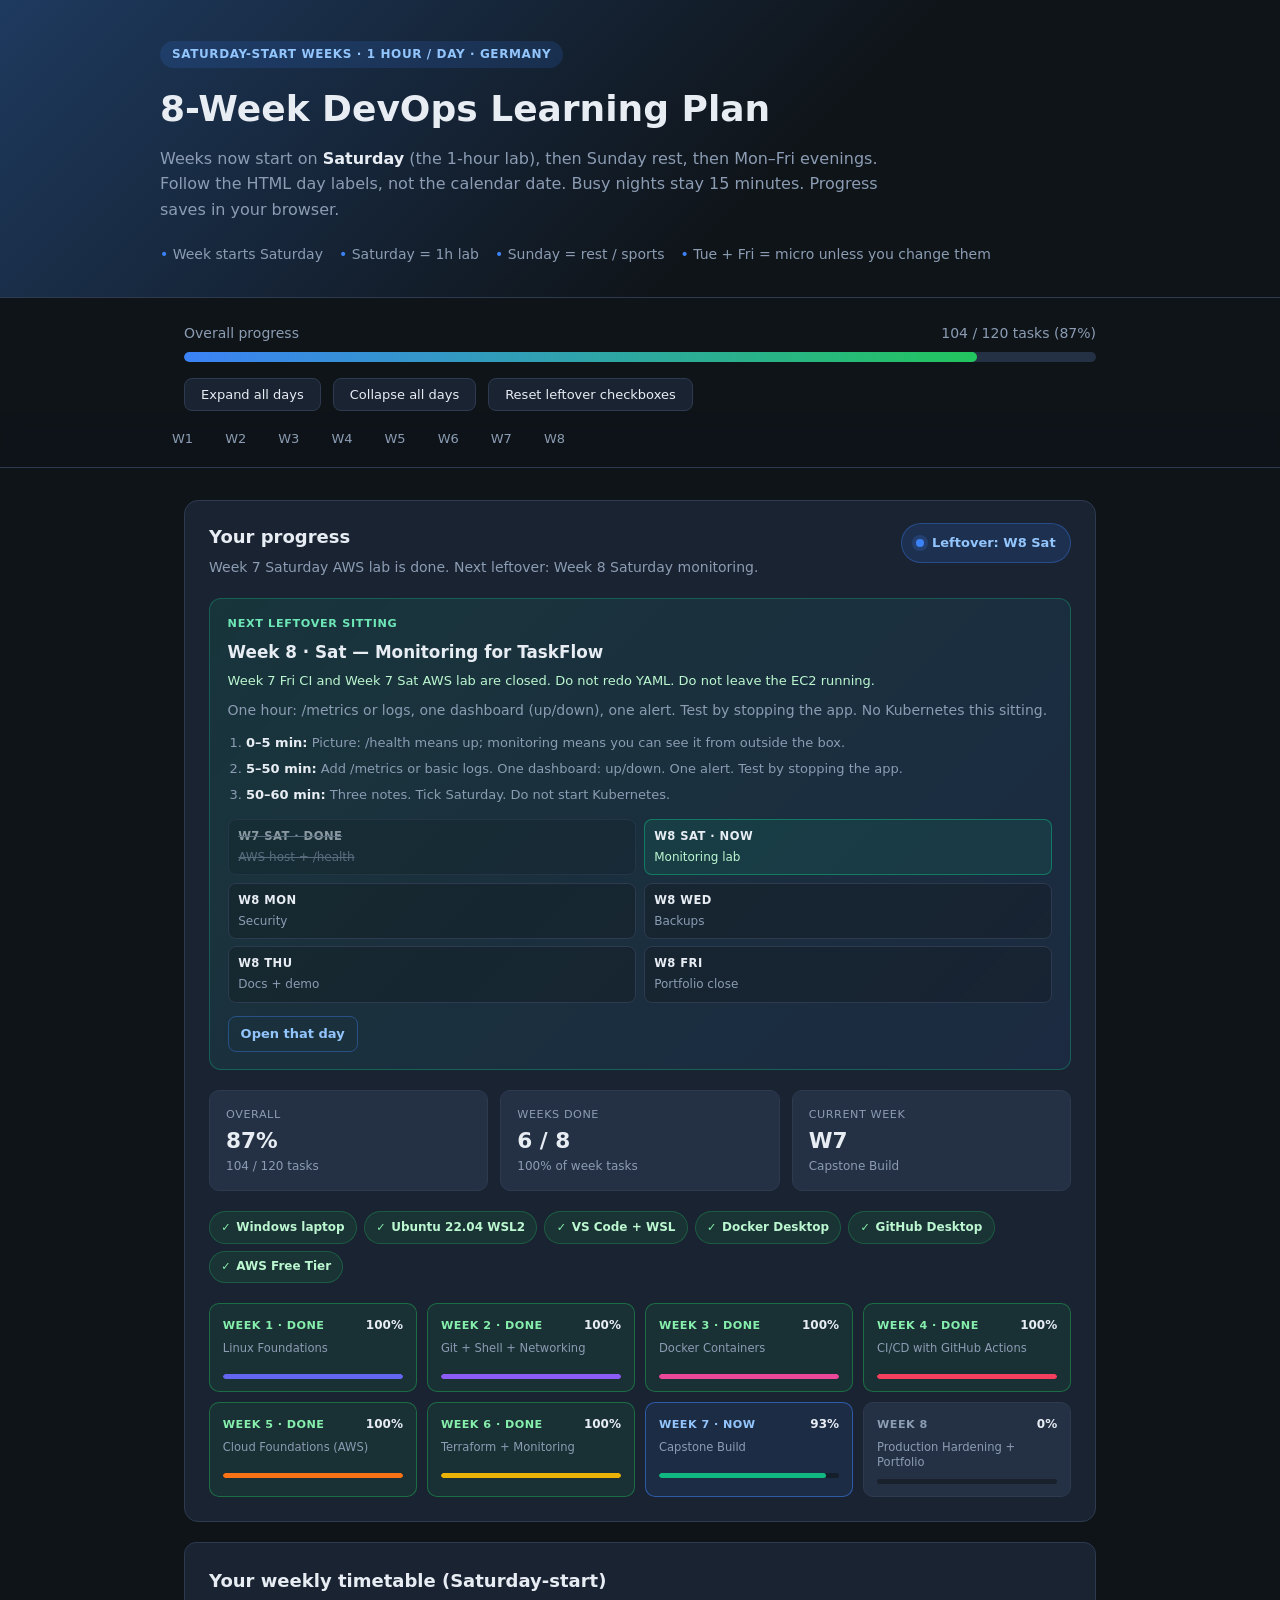
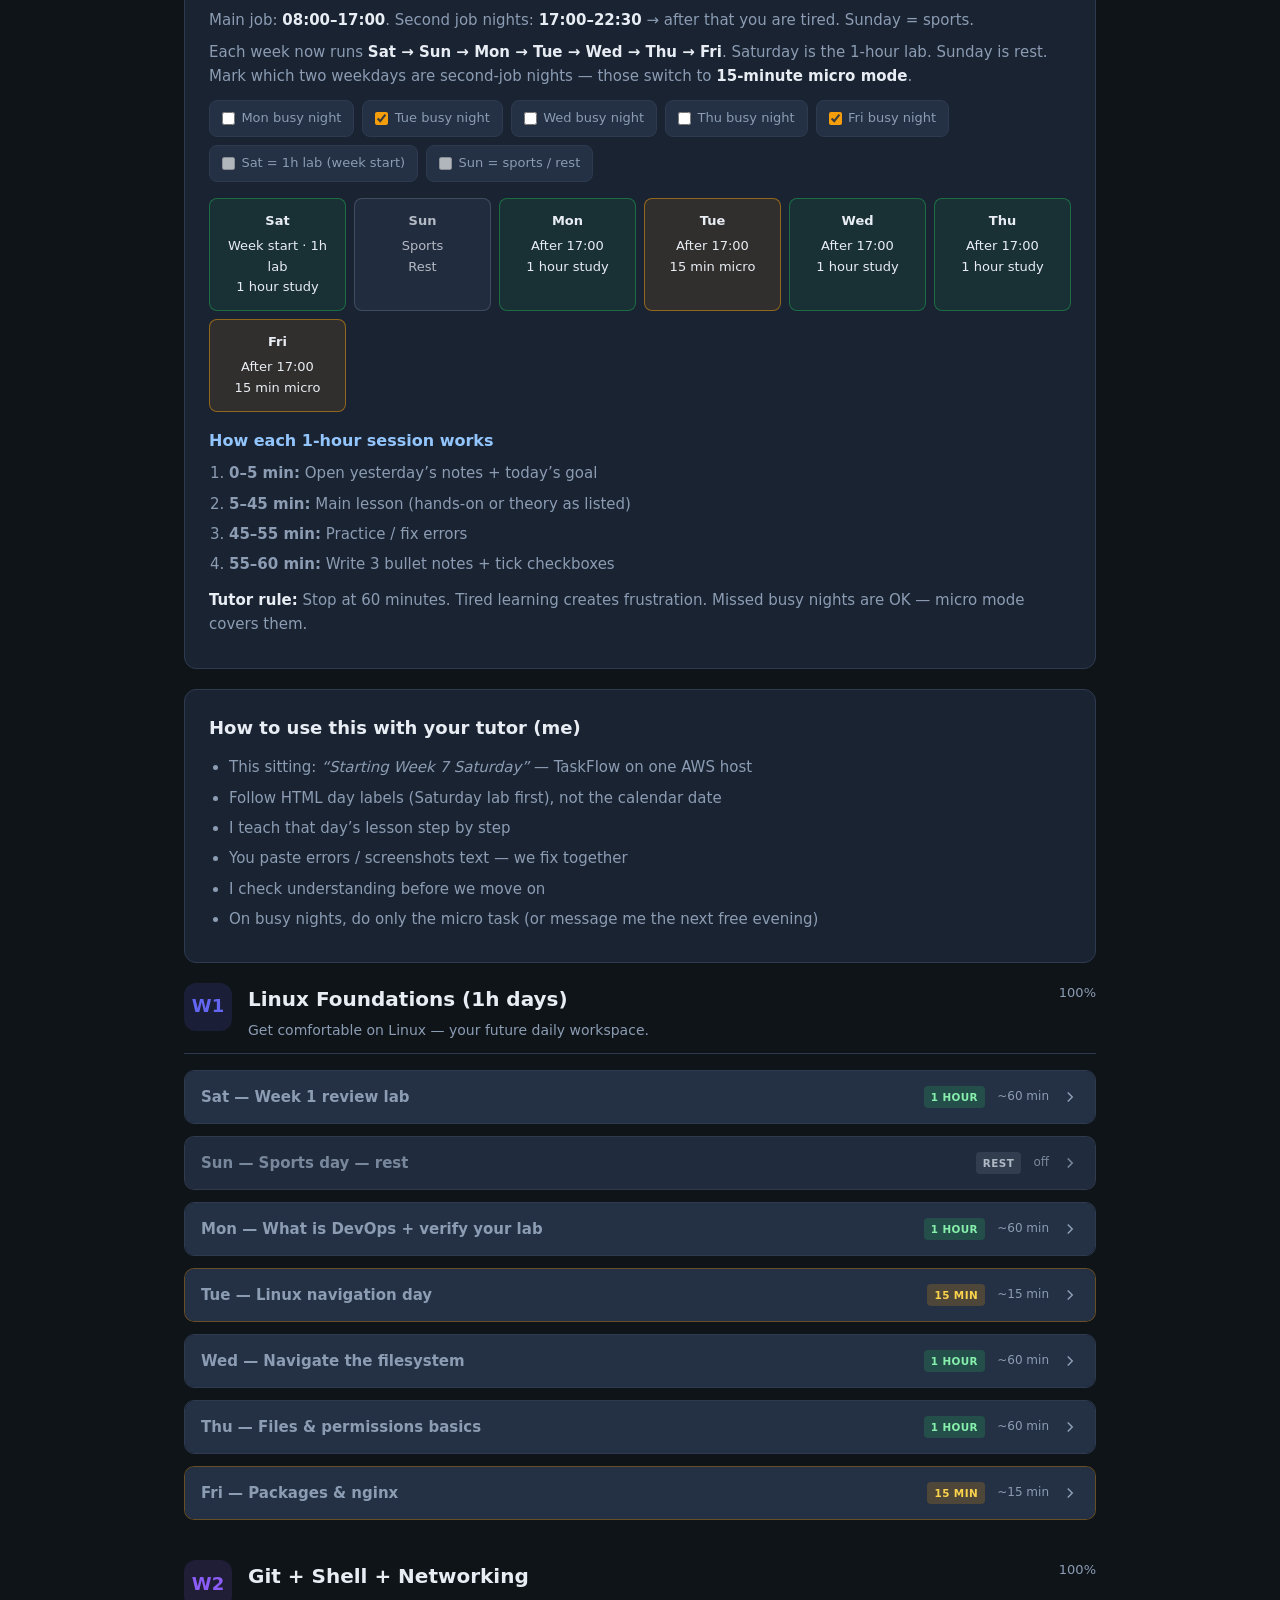
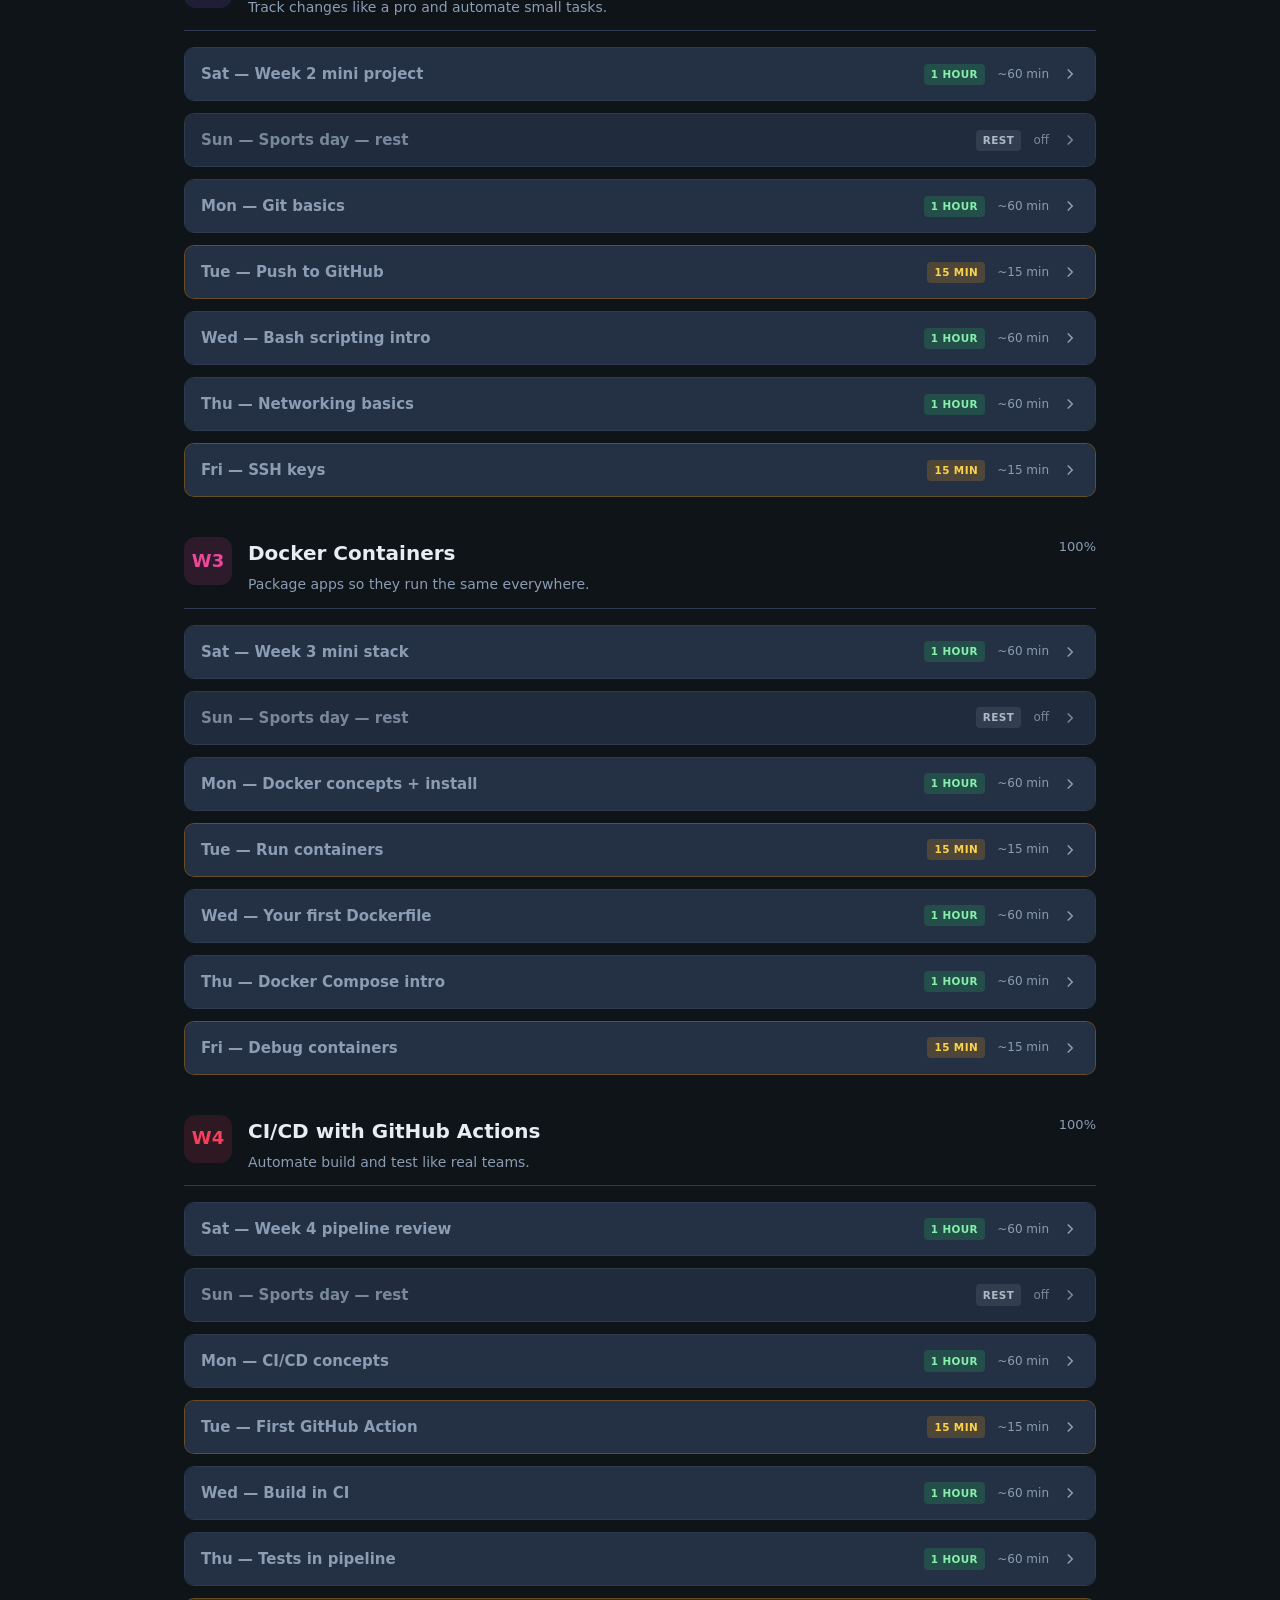
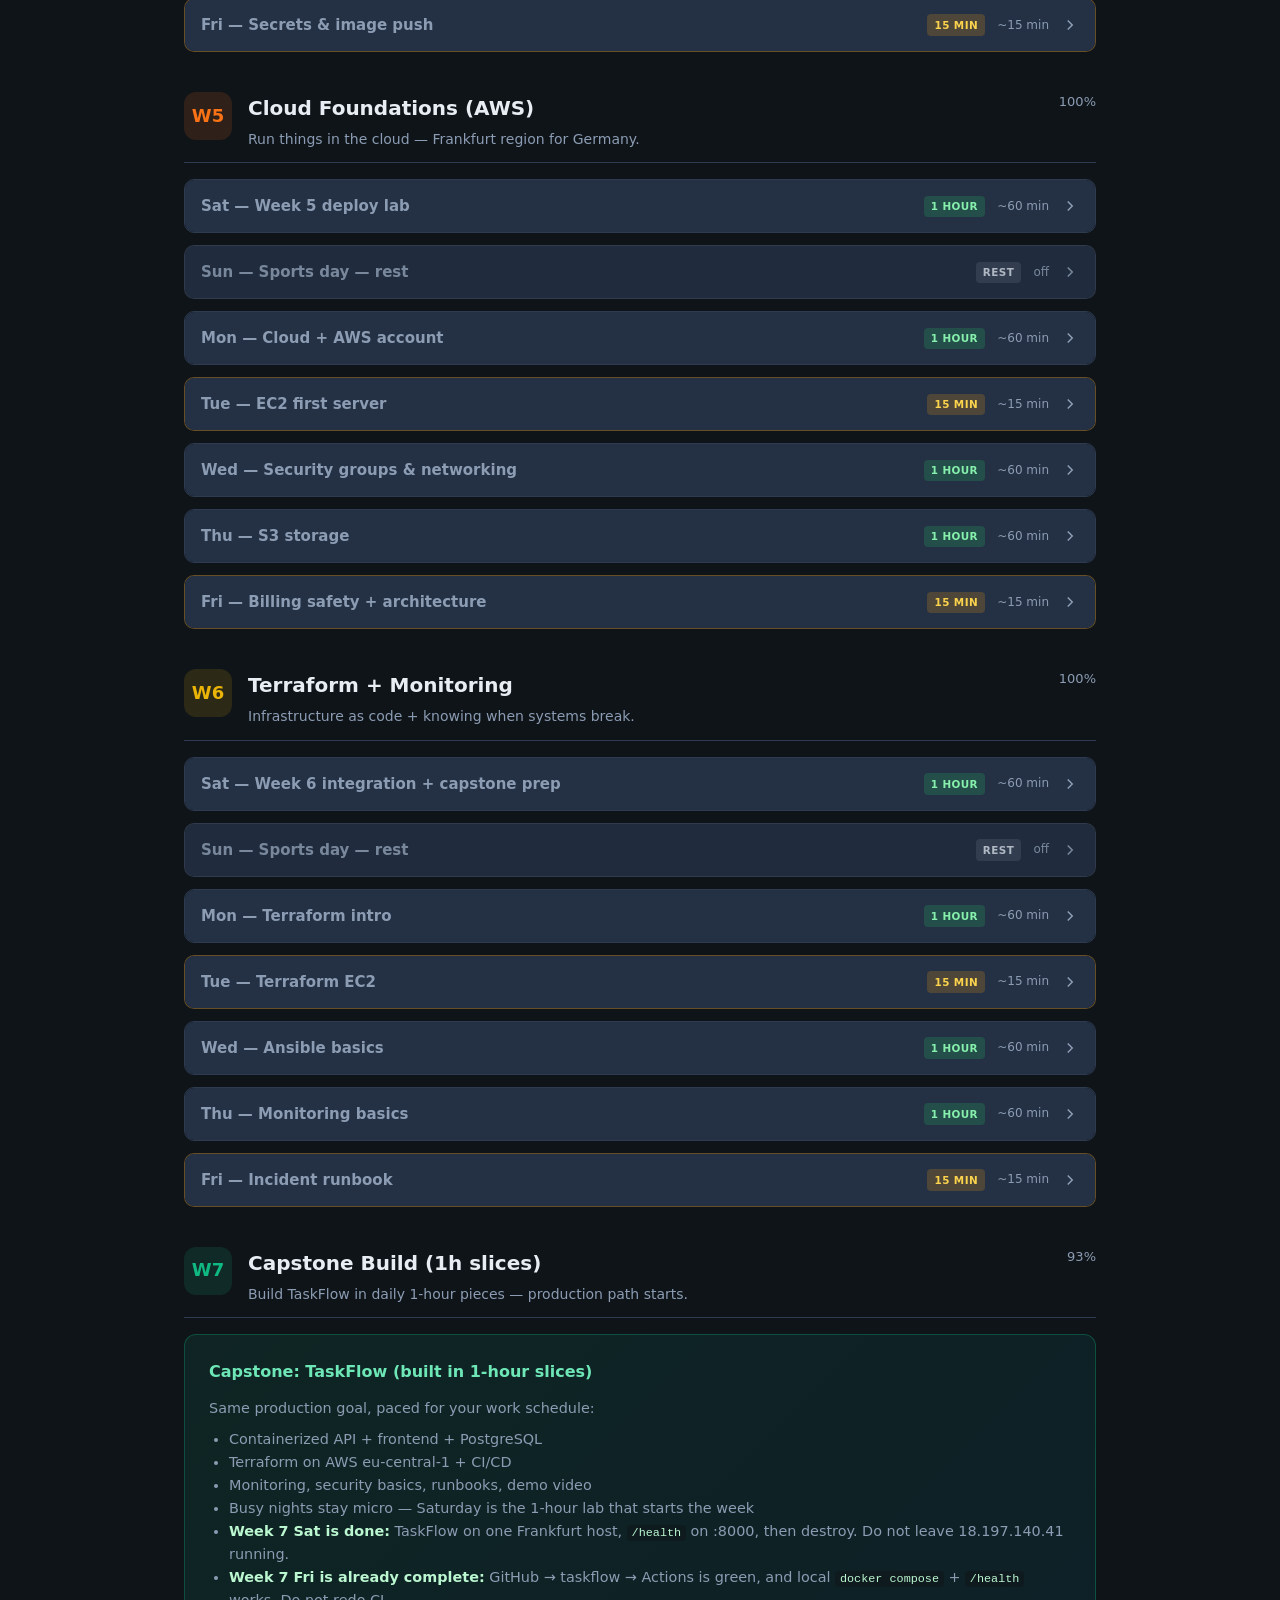
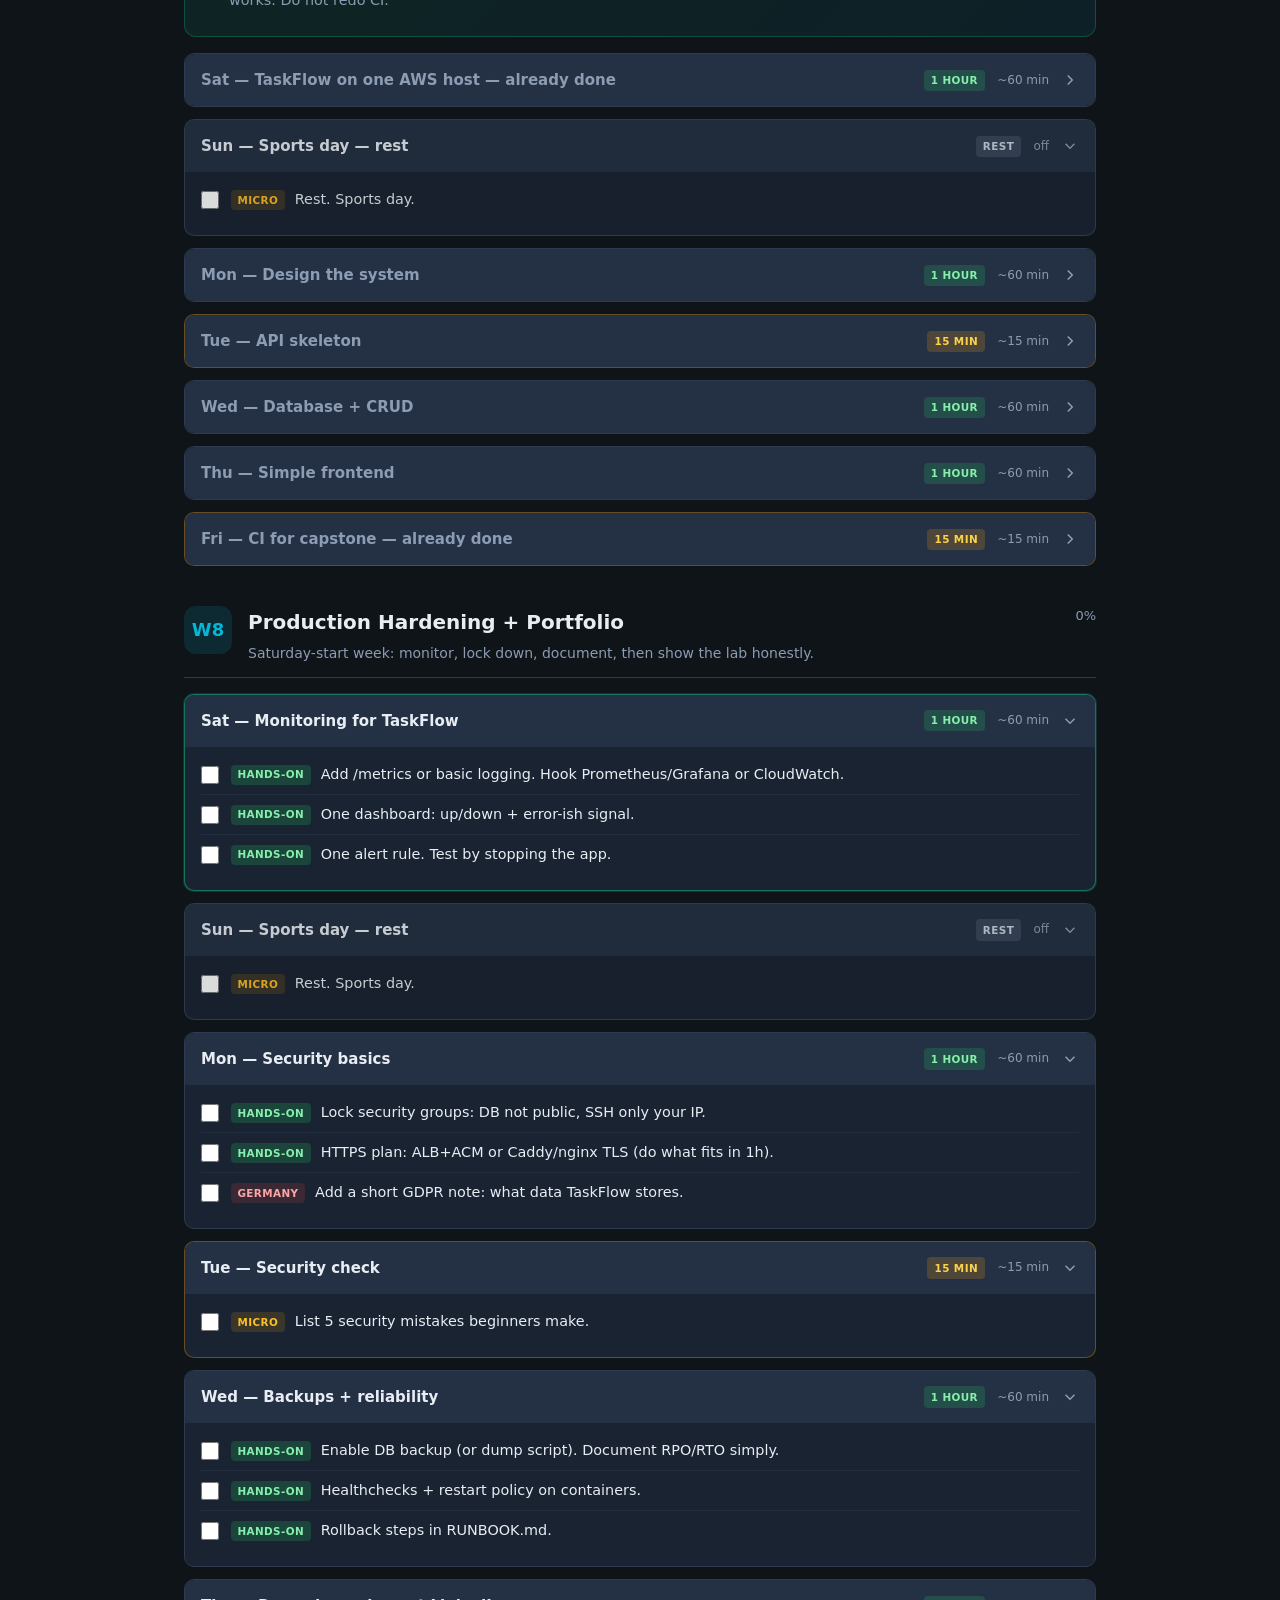
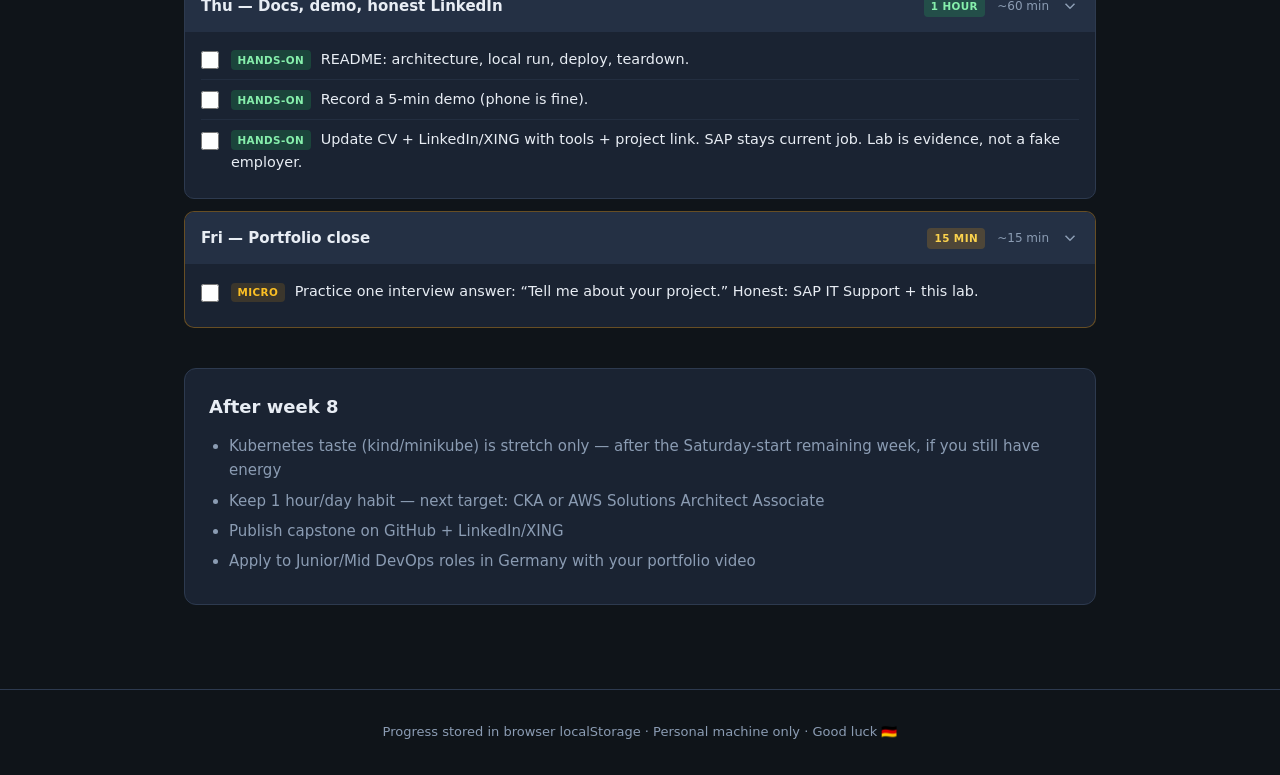
==== devops-8-week-plan.html @ 83f33f17 "Mark Week 7 Saturday AWS lab done; leftover is Week 8 monitoring. Checkpoint now includes TaskFlow o" ====
<!DOCTYPE html>
<html lang="en">
<head>
  <meta charset="UTF-8" />
  <meta name="viewport" content="width=device-width, initial-scale=1.0" />
  <title>8-Week DevOps Plan — 1 Hour/Day · Germany</title>
  <style>
    :root {
      --bg: #0f1419;
      --surface: #1a2332;
      --surface2: #243044;
      --border: #2d3a4f;
      --text: #e8edf4;
      --muted: #8b9cb3;
      --accent: #3b82f6;
      --accent-soft: rgba(59, 130, 246, 0.15);
      --success: #22c55e;
      --warning: #f59e0b;
      --danger: #ef4444;
    }

    * { box-sizing: border-box; margin: 0; padding: 0; }

    body {
      font-family: "Segoe UI", system-ui, -apple-system, sans-serif;
      background: var(--bg);
      color: var(--text);
      line-height: 1.6;
      min-height: 100vh;
    }

    .hero {
      background: linear-gradient(135deg, #1e3a5f 0%, #0f1419 60%);
      border-bottom: 1px solid var(--border);
      padding: 2.5rem 1.5rem 2rem;
    }

    .hero-inner { max-width: 960px; margin: 0 auto; }

    .badge {
      display: inline-block;
      background: var(--accent-soft);
      color: #93c5fd;
      font-size: 0.75rem;
      font-weight: 600;
      letter-spacing: 0.05em;
      text-transform: uppercase;
      padding: 0.25rem 0.75rem;
      border-radius: 999px;
      margin-bottom: 0.75rem;
    }

    h1 { font-size: clamp(1.5rem, 4vw, 2.25rem); font-weight: 700; margin-bottom: 0.5rem; }
    .subtitle { color: var(--muted); font-size: 1rem; max-width: 720px; }

    .meta-row {
      display: flex;
      flex-wrap: wrap;
      gap: 1rem;
      margin-top: 1.25rem;
      font-size: 0.875rem;
      color: var(--muted);
    }

    .meta-row span::before { content: "• "; color: var(--accent); }

    .progress-bar-wrap {
      max-width: 960px;
      margin: 1.5rem auto 0;
      padding: 0 1.5rem;
    }

    .progress-label {
      display: flex;
      justify-content: space-between;
      font-size: 0.875rem;
      color: var(--muted);
      margin-bottom: 0.5rem;
    }

    .progress-track {
      height: 10px;
      background: var(--surface2);
      border-radius: 999px;
      overflow: hidden;
    }

    .progress-fill {
      height: 100%;
      background: linear-gradient(90deg, var(--accent), var(--success));
      border-radius: 999px;
      width: 0%;
      transition: width 0.4s ease;
    }

    .controls {
      max-width: 960px;
      margin: 1rem auto 0;
      padding: 0 1.5rem;
      display: flex;
      flex-wrap: wrap;
      gap: 0.75rem;
      align-items: center;
    }

    button {
      font-family: inherit;
      font-size: 0.8125rem;
      padding: 0.5rem 1rem;
      border-radius: 8px;
      border: 1px solid var(--border);
      background: var(--surface);
      color: var(--text);
      cursor: pointer;
      transition: background 0.15s, border-color 0.15s;
    }

    button:hover { background: var(--surface2); border-color: var(--accent); }
    button.danger:hover { border-color: #ef4444; color: #fca5a5; }

    .save-note {
      font-size: 0.75rem;
      color: var(--success);
      opacity: 0;
      transition: opacity 0.3s;
    }

    .save-note.visible { opacity: 1; }

    .nav-weeks {
      position: sticky;
      top: 0;
      z-index: 10;
      background: rgba(15, 20, 25, 0.92);
      backdrop-filter: blur(8px);
      border-bottom: 1px solid var(--border);
      padding: 0.75rem 1.5rem;
      overflow-x: auto;
      white-space: nowrap;
    }

    .nav-weeks-inner {
      max-width: 960px;
      margin: 0 auto;
      display: flex;
      gap: 0.5rem;
    }

    .nav-weeks a {
      font-size: 0.8125rem;
      color: var(--muted);
      text-decoration: none;
      padding: 0.35rem 0.75rem;
      border-radius: 6px;
    }

    .nav-weeks a:hover { color: var(--text); background: var(--surface); }

    main {
      max-width: 960px;
      margin: 0 auto;
      padding: 2rem 1.5rem 4rem;
    }

    .card {
      background: var(--surface);
      border: 1px solid var(--border);
      border-radius: 12px;
      padding: 1.5rem;
      margin-bottom: 1.25rem;
    }

    .card h2 { font-size: 1.125rem; margin-bottom: 0.75rem; }
    .card h3 { font-size: 1rem; margin: 1rem 0 0.5rem; color: #93c5fd; }
    .card ul, .card ol { margin-left: 1.25rem; color: var(--muted); font-size: 0.9375rem; }
    .card li { margin-bottom: 0.4rem; }
    .card p { color: var(--muted); font-size: 0.9375rem; margin-bottom: 0.5rem; }

    .dashboard {
      background: var(--surface);
      border: 1px solid var(--border);
      border-radius: 14px;
      padding: 1.35rem 1.5rem 1.5rem;
      margin-bottom: 1.25rem;
    }

    .dashboard-top {
      display: flex;
      flex-wrap: wrap;
      align-items: flex-start;
      justify-content: space-between;
      gap: 1rem;
      margin-bottom: 1.25rem;
    }

    .dashboard h2 {
      font-size: 1.125rem;
      margin-bottom: 0.25rem;
    }

    .dashboard-sub {
      color: var(--muted);
      font-size: 0.875rem;
    }

    .now-pill {
      display: inline-flex;
      align-items: center;
      gap: 0.5rem;
      background: var(--accent-soft);
      border: 1px solid rgba(59, 130, 246, 0.35);
      color: #93c5fd;
      font-size: 0.8125rem;
      font-weight: 600;
      padding: 0.55rem 0.9rem;
      border-radius: 999px;
      white-space: nowrap;
    }

    .now-dot {
      width: 8px;
      height: 8px;
      border-radius: 50%;
      background: var(--accent);
      box-shadow: 0 0 0 4px rgba(59, 130, 246, 0.2);
    }

    .stat-row {
      display: grid;
      grid-template-columns: repeat(3, 1fr);
      gap: 0.75rem;
      margin-bottom: 1.25rem;
    }

    .stat-card {
      background: var(--surface2);
      border: 1px solid var(--border);
      border-radius: 10px;
      padding: 0.9rem 1rem;
    }

    .stat-card .stat-label {
      font-size: 0.7rem;
      text-transform: uppercase;
      letter-spacing: 0.05em;
      color: var(--muted);
      margin-bottom: 0.25rem;
    }

    .stat-card .stat-value {
      font-size: 1.35rem;
      font-weight: 700;
      line-height: 1.2;
    }

    .stat-card .stat-hint {
      font-size: 0.75rem;
      color: var(--muted);
      margin-top: 0.2rem;
    }

    .lab-chips {
      display: flex;
      flex-wrap: wrap;
      gap: 0.45rem;
      margin-bottom: 1.25rem;
    }

    .lab-chip {
      display: inline-flex;
      align-items: center;
      gap: 0.35rem;
      background: rgba(34, 197, 94, 0.1);
      border: 1px solid rgba(34, 197, 94, 0.28);
      color: #bbf7d0;
      font-size: 0.75rem;
      font-weight: 600;
      padding: 0.35rem 0.7rem;
      border-radius: 999px;
    }

    .lab-chip::before {
      content: "✓";
      color: #86efac;
      font-size: 0.7rem;
    }

    .week-track {
      display: grid;
      grid-template-columns: repeat(4, 1fr);
      gap: 0.65rem;
    }

    .week-tile {
      display: block;
      text-decoration: none;
      color: inherit;
      background: var(--surface2);
      border: 1px solid var(--border);
      border-radius: 10px;
      padding: 0.75rem 0.8rem;
      transition: border-color 0.15s, transform 0.15s;
    }

    .week-tile:hover {
      border-color: var(--accent);
      transform: translateY(-1px);
    }

    .week-tile.current {
      border-color: rgba(59, 130, 246, 0.55);
      background: rgba(59, 130, 246, 0.1);
    }

    .week-tile.done {
      border-color: rgba(34, 197, 94, 0.4);
      background: rgba(34, 197, 94, 0.08);
    }

    .week-tile-top {
      display: flex;
      justify-content: space-between;
      align-items: center;
      margin-bottom: 0.35rem;
    }

    .week-tile-num {
      font-size: 0.7rem;
      font-weight: 700;
      letter-spacing: 0.04em;
      color: var(--muted);
    }

    .week-tile.current .week-tile-num { color: #93c5fd; }
    .week-tile.done .week-tile-num { color: #86efac; }

    .week-tile-pct {
      font-size: 0.75rem;
      font-weight: 700;
      color: var(--text);
    }

    .week-tile-title {
      font-size: 0.72rem;
      color: var(--muted);
      line-height: 1.3;
      min-height: 2.1em;
      margin-bottom: 0.55rem;
    }

    .week-tile-bar {
      height: 5px;
      background: rgba(15, 20, 25, 0.55);
      border-radius: 999px;
      overflow: hidden;
    }

    .week-tile-fill {
      height: 100%;
      width: 0%;
      border-radius: 999px;
      background: linear-gradient(90deg, var(--accent), var(--success));
      transition: width 0.35s ease;
    }

    .leftover-card {
      background: linear-gradient(135deg, rgba(16, 185, 129, 0.12), rgba(59, 130, 246, 0.08));
      border: 1px solid rgba(16, 185, 129, 0.35);
      border-radius: 12px;
      padding: 1rem 1.1rem 1.1rem;
      margin-bottom: 1.25rem;
      scroll-margin-top: 4.5rem;
    }

    .leftover-kicker {
      font-size: 0.7rem;
      font-weight: 700;
      letter-spacing: 0.06em;
      text-transform: uppercase;
      color: #6ee7b7;
      margin-bottom: 0.35rem;
    }

    .leftover-title {
      font-size: 1.05rem;
      font-weight: 700;
      color: var(--text);
      margin-bottom: 0.35rem;
    }

    .leftover-closed {
      font-size: 0.8125rem;
      color: #bbf7d0;
      margin-bottom: 0.45rem;
    }

    .leftover-detail {
      font-size: 0.875rem;
      color: var(--muted);
      margin-bottom: 0.75rem;
    }

    .leftover-jump {
      display: inline-flex;
      align-items: center;
      font-size: 0.8125rem;
      font-weight: 600;
      color: #93c5fd;
      text-decoration: none;
      border: 1px solid rgba(59, 130, 246, 0.4);
      border-radius: 8px;
      padding: 0.4rem 0.75rem;
    }

    .leftover-jump:hover {
      background: rgba(59, 130, 246, 0.12);
    }

    .lab-hour {
      margin: 0 0 0.85rem 1.15rem;
      color: var(--muted);
      font-size: 0.8125rem;
    }

    .lab-hour li { margin-bottom: 0.3rem; }
    .lab-hour strong { color: var(--text); }

    .lab-board {
      background: var(--surface);
      border: 1px solid rgba(16, 185, 129, 0.4);
      border-radius: 14px;
      padding: 1.25rem 1.4rem 1.4rem;
      margin-bottom: 1.25rem;
      scroll-margin-top: 4.5rem;
    }

    .lab-board[hidden] { display: none !important; }

    .lab-board h2 {
      font-size: 1.15rem;
      margin-bottom: 0.35rem;
    }

    .lab-timer {
      color: #fcd34d;
      font-size: 0.8125rem;
      font-weight: 600;
      margin-bottom: 1rem;
    }

    .arch-row {
      display: grid;
      grid-template-columns: 1fr 28px 1fr 28px 1fr;
      gap: 0.35rem;
      align-items: stretch;
      margin: 0.75rem 0 1rem;
    }

    .arch-box {
      background: var(--surface2);
      border: 1px solid var(--border);
      border-radius: 10px;
      padding: 0.7rem 0.65rem;
      font-size: 0.75rem;
      color: var(--muted);
      text-align: center;
    }

    .arch-box strong {
      display: block;
      color: var(--text);
      font-size: 0.8rem;
      margin-bottom: 0.3rem;
    }

    .arch-box code {
      color: #bbf7d0;
      font-size: 0.7rem;
    }

    .arch-arrow {
      display: flex;
      align-items: center;
      justify-content: center;
      color: #6ee7b7;
      font-weight: 700;
      font-size: 1.1rem;
    }

    .lab-now {
      background: rgba(245, 158, 11, 0.1);
      border: 1px solid rgba(245, 158, 11, 0.4);
      border-radius: 10px;
      padding: 0.85rem 1rem;
      margin: 0.75rem 0 1rem;
    }

    .lab-now.passed {
      background: rgba(34, 197, 94, 0.1);
      border-color: rgba(34, 197, 94, 0.4);
    }

    .lab-now.passed h3 { color: #86efac; }

    .port-key {
      display: grid;
      grid-template-columns: repeat(3, 1fr);
      gap: 0.45rem;
      margin: 0.5rem 0 1rem;
    }

    .port-key div {
      background: var(--surface2);
      border: 1px solid var(--border);
      border-radius: 8px;
      padding: 0.5rem 0.6rem;
      font-size: 0.75rem;
      color: var(--muted);
    }

    .port-key strong { display: block; color: var(--text); margin-bottom: 0.15rem; }
    .port-key code { color: #bbf7d0; }

    @media (max-width: 720px) {
      .port-key { grid-template-columns: 1fr; }
    }

    .lab-now h3 {
      color: #fcd34d;
      font-size: 0.85rem;
      margin: 0 0 0.4rem;
    }

    .lab-now p { color: var(--muted); font-size: 0.85rem; margin-bottom: 0.5rem; }

    .lab-code {
      font-family: ui-monospace, "Cascadia Code", Consolas, monospace;
      font-size: 0.78rem;
      line-height: 1.45;
      background: rgba(15, 20, 25, 0.75);
      border: 1px solid var(--border);
      border-radius: 8px;
      padding: 0.7rem 0.8rem;
      color: #e8edf4;
      overflow-x: auto;
      white-space: pre;
    }

    .lab-board h3 {
      font-size: 0.9rem;
      color: #93c5fd;
      margin: 1rem 0 0.4rem;
    }

    .lab-board ul { margin-left: 1.2rem; color: var(--muted); font-size: 0.875rem; }
    .lab-board li { margin-bottom: 0.35rem; }

    .hcl-idea {
      background: var(--surface2);
      border-left: 3px solid #3b82f6;
      border-radius: 0 8px 8px 0;
      padding: 0.55rem 0.75rem;
      margin: 0.4rem 0;
      font-size: 0.8rem;
      color: var(--muted);
    }

    .hcl-idea strong { display: block; margin-bottom: 0.2rem; color: #93c5fd; }
    .hcl-idea.found {
      border-left-color: #22c55e;
    }
    .hcl-idea.found strong { color: #86efac; }
    .hcl-idea.missing {
      border-left-color: #f59e0b;
    }
    .hcl-idea.missing strong { color: #fcd34d; }
    .hcl-idea code { color: #bbf7d0; }

    @media (max-width: 720px) {
      .arch-row {
        grid-template-columns: 1fr;
      }
      .arch-arrow { transform: rotate(90deg); height: 1.2rem; }
    }

    .remain-path {
      display: grid;
      grid-template-columns: 1fr 1fr;
      gap: 0.45rem;
      margin: 0 0 0.85rem;
    }

    .remain-step {
      background: rgba(15, 20, 25, 0.35);
      border: 1px solid var(--border);
      border-radius: 8px;
      padding: 0.45rem 0.6rem;
      font-size: 0.75rem;
      color: var(--muted);
    }

    .remain-step strong {
      display: block;
      color: var(--text);
      font-size: 0.72rem;
      letter-spacing: 0.04em;
      text-transform: uppercase;
      margin-bottom: 0.15rem;
    }

    .remain-step.now {
      border-color: rgba(16, 185, 129, 0.5);
      background: rgba(16, 185, 129, 0.1);
      color: #bbf7d0;
    }

    .remain-step.done {
      opacity: 0.55;
      text-decoration: line-through;
    }

    @media (max-width: 720px) {
      .remain-path { grid-template-columns: 1fr; }
    }

    .day-card.leftover-day {
      border-color: rgba(16, 185, 129, 0.55);
      box-shadow: 0 0 0 1px rgba(16, 185, 129, 0.2);
    }

    .day-card.day-done .day-label {
      color: var(--muted);
    }

    @media (max-width: 720px) {
      .stat-row { grid-template-columns: 1fr; }
      .week-track { grid-template-columns: repeat(2, 1fr); }
    }

    .schedule-grid {
      display: grid;
      grid-template-columns: repeat(auto-fit, minmax(120px, 1fr));
      gap: 0.5rem;
      margin-top: 0.75rem;
    }

    .day-chip {
      background: var(--surface2);
      border: 1px solid var(--border);
      border-radius: 8px;
      padding: 0.75rem;
      text-align: center;
      font-size: 0.8125rem;
    }

    .day-chip strong { display: block; color: var(--text); margin-bottom: 0.25rem; }
    .day-chip.busy { border-color: rgba(245, 158, 11, 0.5); background: rgba(245, 158, 11, 0.1); }
    .day-chip.rest { border-color: rgba(139, 156, 179, 0.4); opacity: 0.75; }
    .day-chip.study { border-color: rgba(34, 197, 94, 0.4); background: rgba(34, 197, 94, 0.08); }

    .busy-picker {
      display: flex;
      flex-wrap: wrap;
      gap: 0.5rem;
      margin-top: 0.75rem;
    }

    .busy-picker label {
      display: flex;
      align-items: center;
      gap: 0.4rem;
      background: var(--surface2);
      border: 1px solid var(--border);
      border-radius: 8px;
      padding: 0.45rem 0.75rem;
      font-size: 0.8125rem;
      cursor: pointer;
      color: var(--muted);
    }

    .busy-picker input { accent-color: var(--warning); }

    .week-section {
      margin-bottom: 2.5rem;
      scroll-margin-top: 1rem;
    }

    .week-header {
      display: flex;
      align-items: flex-start;
      gap: 1rem;
      margin-bottom: 1rem;
      padding-bottom: 0.75rem;
      border-bottom: 1px solid var(--border);
    }

    .week-num {
      flex-shrink: 0;
      width: 48px;
      height: 48px;
      border-radius: 12px;
      display: flex;
      align-items: center;
      justify-content: center;
      font-weight: 700;
      font-size: 1.125rem;
    }

    .week-title { font-size: 1.25rem; font-weight: 600; }
    .week-goal { font-size: 0.875rem; color: var(--muted); margin-top: 0.25rem; }
    .week-progress {
      margin-left: auto;
      text-align: right;
      font-size: 0.8125rem;
      color: var(--muted);
      white-space: nowrap;
    }

    .day-card {
      background: var(--surface);
      border: 1px solid var(--border);
      border-radius: 10px;
      margin-bottom: 0.75rem;
      overflow: hidden;
      scroll-margin-top: 4.5rem;
    }

    .day-card.busy-day { border-color: rgba(245, 158, 11, 0.35); }
    .day-card.rest-day { border-color: rgba(139, 156, 179, 0.25); opacity: 0.85; }

    .day-header {
      display: flex;
      align-items: center;
      gap: 0.75rem;
      padding: 0.875rem 1rem;
      background: var(--surface2);
      cursor: pointer;
      user-select: none;
      flex-wrap: wrap;
    }

    .day-header:hover { background: #2a3850; }
    .day-label { font-weight: 600; font-size: 0.9375rem; flex: 1; min-width: 180px; }
    .day-time { font-size: 0.75rem; color: var(--muted); }
    .mode-badge {
      font-size: 0.65rem;
      font-weight: 700;
      text-transform: uppercase;
      letter-spacing: 0.04em;
      padding: 0.15rem 0.45rem;
      border-radius: 4px;
    }
    .mode-full { background: rgba(34, 197, 94, 0.2); color: #86efac; }
    .mode-micro { background: rgba(245, 158, 11, 0.2); color: #fcd34d; }
    .mode-rest { background: rgba(139, 156, 179, 0.2); color: #cbd5e1; }

    .chevron {
      width: 18px;
      height: 18px;
      transition: transform 0.2s;
      color: var(--muted);
    }

    .day-card.collapsed .chevron { transform: rotate(-90deg); }
    .day-card.collapsed .task-list { display: none; }

    .task-list { padding: 0.5rem 1rem 1rem; list-style: none; }

    .task-item {
      display: flex;
      align-items: flex-start;
      gap: 0.75rem;
      padding: 0.5rem 0;
      border-bottom: 1px solid rgba(45, 58, 79, 0.5);
      font-size: 0.9rem;
    }

    .task-item:last-child { border-bottom: none; }

    .task-item input[type="checkbox"] {
      margin-top: 0.2rem;
      width: 18px;
      height: 18px;
      accent-color: var(--success);
      cursor: pointer;
      flex-shrink: 0;
    }

    .task-item label { cursor: pointer; flex: 1; }
    .task-item.done label { color: var(--muted); text-decoration: line-through; }

    .task-tag {
      display: inline-block;
      font-size: 0.65rem;
      font-weight: 600;
      text-transform: uppercase;
      letter-spacing: 0.04em;
      padding: 0.1rem 0.4rem;
      border-radius: 4px;
      margin-right: 0.35rem;
      vertical-align: middle;
    }

    .tag-theory { background: rgba(99, 102, 241, 0.2); color: #a5b4fc; }
    .tag-hands { background: rgba(34, 197, 94, 0.2); color: #86efac; }
    .tag-read { background: rgba(245, 158, 11, 0.2); color: #fcd34d; }
    .tag-de { background: rgba(239, 68, 68, 0.15); color: #fca5a5; }
    .tag-micro { background: rgba(245, 158, 11, 0.15); color: #fbbf24; }

    .project-box {
      background: linear-gradient(135deg, rgba(16, 185, 129, 0.1), rgba(6, 182, 212, 0.08));
      border: 1px solid rgba(16, 185, 129, 0.3);
      border-radius: 12px;
      padding: 1.5rem;
      margin: 0 0 1rem;
    }

    .project-box h3 { color: #6ee7b7; font-size: 1rem; margin-bottom: 0.75rem; }
    .project-box p, .project-box li { font-size: 0.9rem; color: var(--muted); }
    .project-box ul { margin: 0.5rem 0 0 1.25rem; }
    .project-box code {
      font-size: 0.82em;
      background: rgba(15, 20, 25, 0.55);
      padding: 0.05rem 0.3rem;
      border-radius: 4px;
      color: #bbf7d0;
    }

    footer {
      text-align: center;
      padding: 2rem;
      color: var(--muted);
      font-size: 0.8125rem;
      border-top: 1px solid var(--border);
    }

    @media (max-width: 600px) {
      .week-header { flex-wrap: wrap; }
      .week-progress { margin-left: 0; width: 100%; text-align: left; }
    }
  </style>
</head>
<body>

  <header class="hero">
    <div class="hero-inner">
      <div class="badge">Saturday-start weeks · 1 Hour / Day · Germany</div>
      <h1>8-Week DevOps Learning Plan</h1>
      <p class="subtitle">
        Weeks now start on <strong style="color:#e8edf4">Saturday</strong> (the 1-hour lab), then Sunday rest,
        then Mon–Fri evenings. Follow the HTML day labels, not the calendar date.
        Busy nights stay 15 minutes. Progress saves in your browser.
      </p>
      <div class="meta-row">
        <span>Week starts Saturday</span>
        <span>Saturday = 1h lab</span>
        <span>Sunday = rest / sports</span>
        <span>Tue + Fri = micro unless you change them</span>
      </div>
    </div>
  </header>

  <div class="progress-bar-wrap">
    <div class="progress-label">
      <span>Overall progress</span>
      <span id="progress-text">0 / 0 tasks</span>
    </div>
    <div class="progress-track">
      <div class="progress-fill" id="progress-fill"></div>
    </div>
  </div>

  <div class="controls">
    <button type="button" id="expand-all">Expand all days</button>
    <button type="button" id="collapse-all">Collapse all days</button>
    <button type="button" class="danger" id="reset-progress">Reset leftover checkboxes</button>
    <span class="save-note" id="save-note">✓ Saved</span>
  </div>

  <nav class="nav-weeks">
    <div class="nav-weeks-inner" id="week-nav"></div>
  </nav>

  <main>
    <section class="dashboard" id="progress-dashboard">
      <div class="dashboard-top">
        <div>
          <h2>Your progress</h2>
          <p class="dashboard-sub">Week 7 Saturday AWS lab is done. Next leftover: Week 8 Saturday monitoring.</p>
        </div>
        <div class="now-pill" id="now-pill">
          <span class="now-dot"></span>
          <span id="now-text">Finding your place…</span>
        </div>
      </div>

      <div class="leftover-card" id="leftover-card">
        <div class="leftover-kicker" id="leftover-kicker">Start here — Saturday lab</div>
        <div class="leftover-title" id="leftover-title">Finding leftover…</div>
        <p class="leftover-closed" id="leftover-closed">Week 7 Fri CI and Week 7 Sat AWS lab are closed.</p>
        <p class="leftover-detail" id="leftover-detail">Next leftover is Week 8 Saturday: monitoring for TaskFlow.</p>
        <ol class="lab-hour" id="leftover-hour"></ol>
        <div class="remain-path" id="remain-path"></div>
        <a class="leftover-jump" id="leftover-jump" href="#w8-sat">Open that day</a>
      </div>

      <section class="lab-board" id="saturday-lab" hidden>
        <h2>Saturday lab is on — TaskFlow on one AWS host</h2>
        <p class="lab-timer">60 minutes. Stop at 60. If AWS is half-done, destroy first, then stop. Do not open GitHub Actions.</p>

        <div class="arch-row" aria-label="Lab architecture">
          <div class="arch-box">
            <strong>1. Your WSL laptop</strong>
            Already works.<br>
            <code>docker compose</code> + <code>/health</code>
          </div>
          <div class="arch-arrow" aria-hidden="true">→</div>
          <div class="arch-box">
            <strong>2. One EC2 in Frankfurt</strong>
            A rented Linux PC.<br>
            Same compose as the laptop.
          </div>
          <div class="arch-arrow" aria-hidden="true">→</div>
          <div class="arch-box">
            <strong>3. Your browser</strong>
            Proof of this hour:<br>
            <code>http://PUBLIC_IP:8000/health</code> = 200
          </div>
        </div>

        <div class="port-key">
          <div><strong>web :80</strong> HTML UI. <code>/health</code> here is <code>404</code> — normal.</div>
          <div><strong>api :8000</strong> FastAPI. <code>/health</code> is <code>200</code> — this is the proof.</div>
          <div><strong>db</strong> Postgres. No public door. Never open <code>5432</code>.</div>
        </div>

        <div class="lab-now passed">
          <h3>Passed (0–5 min) — laptop API is up</h3>
          <p><code>127.0.0.1/health</code> → 404 (nginx website). <code>127.0.0.1:8000/health</code> → 200 (API). Tick the picture checkbox. Do not “fix” the 404 this hour.</p>
        </div>

        <div class="lab-now passed">
          <h3>Passed (5–15 min) — two ideas found, one missing</h3>
          <p><code>variables.tf:3</code> Frankfurt is set. <code>main.tf:24</code> door 22 exists. <code>main.tf:30 from_port = 0</code> is almost certainly <strong style="color:var(--text)">egress</strong> (the PC calling out: apt, docker pull) — not an inbound health door. Door <code>8000</code> is not in the grep. Still no <code>apply</code>.</p>
        </div>

        <div class="lab-now passed">
          <h3>Passed — security group picture confirmed</h3>
          <p>Your <code>aws_security_group.ssh</code> has one <code>ingress</code> (22, <code>var.ssh_cidr</code>) and one <code>egress</code> (0–0, protocol <code>-1</code>, <code>0.0.0.0/0</code>). That egress is outbound — apt and docker pull. It is not <code>/health</code>. Checkip today: <code>193.16.224.46</code>. Still no <code>apply</code>.</p>
        </div>

        <div class="lab-now passed">
          <h3>Passed — ssh_cidr is a required variable</h3>
          <p><code>variables.tf</code> declares <code>ssh_cidr</code> with <code>type = string</code> and description “My public IP with /32” — and <strong style="color:var(--text)">no default</strong>. Terraform will not guess. The grep found no <code>.tfvars</code>. <code>main.tf</code> still goes port-22 → egress, so door 8000 is not saved yet (nano without the new block does not count).</p>
        </div>

        <div class="lab-now">
          <h3>Do this now — set the IP, then save door 8000</h3>
          <p>Paste the listing. If there is no <code>terraform.tfvars</code>, create it with today’s checkip. Do not commit that file. Then in <code>main.tf</code> insert the 8000 <code>ingress</code> after port 22 and before <code>egress</code>. Prove it with <code>grep 8000</code>. Still no <code>apply</code>.</p>
          <div class="lab-code">ls -la ~/devops-lab/terraform/ec2-lab/
grep -n "8000\|ssh_cidr" ~/devops-lab/terraform/ec2-lab/* 2>/dev/null

# if terraform.tfvars is missing (do not git add this file):
printf 'ssh_cidr = "193.16.224.46/32"\n' > ~/devops-lab/terraform/ec2-lab/terraform.tfvars</div>
        </div>

        <h3>Line-by-line of the block you pasted</h3>
        <ul>
          <li><code>resource "aws_security_group" "ssh"</code> — a named set of doors attached to the EC2.</li>
          <li><code>ingress { from_port = 22 … cidr_blocks = [var.ssh_cidr] }</code> — only your IP may SSH. Good pattern.</li>
          <li><code>egress { from_port = 0, to_port = 0, protocol = "-1", cidr_blocks = ["0.0.0.0/0"] }</code> — the PC may call out. Keep it. Do not turn this into ingress.</li>
          <li><code>vpc_security_group_ids = [aws_security_group.ssh.id]</code> — this instance uses that one SG. Adding 8000 here is enough; no second SG this hour.</li>
        </ul>

        <h3>Rules for this hour</h3>
        <ul>
          <li>Run Terraform from <strong style="color:var(--text)">WSL</strong>, never from inside the EC2.</li>
          <li>Reuse Week 6: <code>~/devops-lab/terraform/ec2-lab</code> + the Ansible docker playbook. Do not start a new project from blank files.</li>
          <li>Security group picture: door 22 = SSH from your IP only. Door <code>8000</code> = API <code>/health</code> from your IP only. Door 80 = website if you want it. Database stays inside Docker — no public 5432.</li>
          <li>Success is <code>http://PUBLIC_IP:8000/health</code> = 200 in the browser, not a perfect UI. Port 80 <code>/health</code> 404 is the frontend — ignore it this hour.</li>
          <li><code>terraform destroy</code> before you walk away. Screenshot = evidence. A running host = a bill.</li>
        </ul>

        <h3>HCL scorecard — Week 6 files</h3>
        <p style="color:var(--muted);font-size:0.875rem;margin-bottom:0.4rem">Add only the missing 8000 ingress. Reuse <code>var.ssh_cidr</code>. Still no <code>apply</code> until ssh_cidr matches today’s checkip.</p>
        <div class="hcl-idea found">
          <strong>1. Region — found</strong>
          <code>variables.tf:3 default = "eu-central-1"</code> — Frankfurt. Keep it.
        </div>
        <div class="hcl-idea found">
          <strong>2. SSH door — found</strong>
          Port 22 uses <code>var.ssh_cidr</code>. The variable has <strong>no default</strong>. Put <code>ssh_cidr = "193.16.224.46/32"</code> in <code>terraform.tfvars</code> (do not commit it). An old IP here is why SSH timed out in Week 6.
        </div>
        <div class="hcl-idea missing">
          <strong>3. API health door — add this inside aws_security_group.ssh</strong>
          Place it after the port-22 <code>ingress</code>, before <code>egress</code>. Same doors, extra inbound 8000.
          <div class="lab-code">ingress {
  description = "TaskFlow API /health from my IP"
  from_port   = 8000
  to_port     = 8000
  protocol    = "tcp"
  cidr_blocks = [var.ssh_cidr]
}</div>
        </div>

        <h3>Then (still inside 60 min)</h3>
        <ul>
          <li>SSH in → Docker already there from Week 6 Ansible. If not, run that playbook from WSL, not from the EC2.</li>
          <li>Copy TaskFlow onto the host (scp or git clone <code>fahadsafdar-crypto/taskflow</code>).</li>
          <li><code>docker compose up -d</code> on the host. Browser: <code>http://PUBLIC_IP:8000/health</code>.</li>
          <li>Set a €5 AWS budget alarm if it is not already there.</li>
          <li>Destroy. Tick the three Saturday checkboxes. Stop.</li>
        </ul>
      </section>

      <div class="stat-row">
        <div class="stat-card">
          <div class="stat-label">Overall</div>
          <div class="stat-value" id="stat-overall">0%</div>
          <div class="stat-hint" id="stat-overall-hint">0 / 0 tasks</div>
        </div>
        <div class="stat-card">
          <div class="stat-label">Weeks done</div>
          <div class="stat-value" id="stat-weeks">0 / 8</div>
          <div class="stat-hint">100% of week tasks</div>
        </div>
        <div class="stat-card">
          <div class="stat-label">Current week</div>
          <div class="stat-value" id="stat-current-week">W1</div>
          <div class="stat-hint" id="stat-current-hint">Linux Foundations</div>
        </div>
      </div>

      <div class="lab-chips" aria-label="Lab ready">
        <span class="lab-chip">Windows laptop</span>
        <span class="lab-chip">Ubuntu 22.04 WSL2</span>
        <span class="lab-chip">VS Code + WSL</span>
        <span class="lab-chip">Docker Desktop</span>
        <span class="lab-chip">GitHub Desktop</span>
        <span class="lab-chip">AWS Free Tier</span>
      </div>

      <div class="week-track" id="week-track"></div>
    </section>

    <section class="card">
      <h2>Your weekly timetable (Saturday-start)</h2>
      <p>Main job: <strong style="color:var(--text)">08:00–17:00</strong>. Second job nights: <strong style="color:var(--text)">17:00–22:30</strong> → after that you are tired. Sunday = sports.</p>
      <p>Each week now runs <strong style="color:var(--text)">Sat → Sun → Mon → Tue → Wed → Thu → Fri</strong>. Saturday is the 1-hour lab. Sunday is rest. Mark which two weekdays are second-job nights — those switch to <strong style="color:var(--text)">15-minute micro mode</strong>.</p>

      <div class="busy-picker" id="busy-picker">
        <label><input type="checkbox" value="Mon" /> Mon busy night</label>
        <label><input type="checkbox" value="Tue" checked /> Tue busy night</label>
        <label><input type="checkbox" value="Wed" /> Wed busy night</label>
        <label><input type="checkbox" value="Thu" /> Thu busy night</label>
        <label><input type="checkbox" value="Fri" checked /> Fri busy night</label>
        <label><input type="checkbox" value="Sat" disabled /> Sat = 1h lab (week start)</label>
        <label><input type="checkbox" value="Sun" disabled /> Sun = sports / rest</label>
      </div>

      <div class="schedule-grid" id="schedule-preview" style="margin-top:1rem"></div>

      <h3>How each 1-hour session works</h3>
      <ol>
        <li><strong>0–5 min:</strong> Open yesterday’s notes + today’s goal</li>
        <li><strong>5–45 min:</strong> Main lesson (hands-on or theory as listed)</li>
        <li><strong>45–55 min:</strong> Practice / fix errors</li>
        <li><strong>55–60 min:</strong> Write 3 bullet notes + tick checkboxes</li>
      </ol>
      <p style="margin-top:0.75rem"><strong style="color:var(--text)">Tutor rule:</strong> Stop at 60 minutes. Tired learning creates frustration. Missed busy nights are OK — micro mode covers them.</p>
    </section>

    <section class="card">
      <h2>How to use this with your tutor (me)</h2>
      <ul>
        <li>This sitting: <em>“Starting Week 7 Saturday”</em> — TaskFlow on one AWS host</li>
        <li>Follow HTML day labels (Saturday lab first), not the calendar date</li>
        <li>I teach that day’s lesson step by step</li>
        <li>You paste errors / screenshots text — we fix together</li>
        <li>I check understanding before we move on</li>
        <li>On busy nights, do only the micro task (or message me the next free evening)</li>
      </ul>
    </section>

    <div id="plan-content"></div>

    <section class="card" style="margin-top:2rem">
      <h2>After week 8</h2>
      <ul>
        <li>Kubernetes taste (kind/minikube) is stretch only — after the Saturday-start remaining week, if you still have energy</li>
        <li>Keep 1 hour/day habit — next target: CKA or AWS Solutions Architect Associate</li>
        <li>Publish capstone on GitHub + LinkedIn/XING</li>
        <li>Apply to Junior/Mid DevOps roles in Germany with your portfolio video</li>
      </ul>
    </section>
  </main>

  <footer>
    Progress stored in browser localStorage · Personal machine only · Good luck 🇩🇪
  </footer>

  <script>
    const STORAGE_KEY = "devops-plan-de-1h-v2";
    const CHECKPOINT_ID = "w7-sat-aws-done-2026-09-30";
    const CHECKPOINT_THROUGH = { week: 7, day: "Sat" };
    const CALENDAR_ORDER = ["Mon", "Tue", "Wed", "Thu", "Fri", "Sat", "Sun"];
    const DISPLAY_ORDER = ["Sat", "Sun", "Mon", "Tue", "Wed", "Thu", "Fri"];

    const tagLabels = {
      theory: "Theory",
      hands: "Hands-on",
      read: "Reading",
      de: "Germany",
      micro: "Micro"
    };

    const plan = [
      {
        week: 1,
        title: "Linux Foundations (1h days)",
        goal: "Get comfortable on Linux — your future daily workspace.",
        color: "#6366f1",
        days: [
          {
            day: "Mon",
            label: "What is DevOps + verify your lab",
            full: [
              { id: "w1d1t1", tag: "theory", text: "Read/watch (15–20 min): What DevOps is. Write your own 5-sentence definition." },
              { id: "w1d1t2", tag: "hands", text: "Open Ubuntu on your Windows laptop. Tell tutor how you open it (WSL / dual-boot / VirtualBox)." },
              { id: "w1d1t3", tag: "hands", text: "In Ubuntu + VS Code terminal run: whoami, pwd, uname -a, lsb_release -a. Save outputs in a notes file." }
            ],
            micro: [
              { id: "w1d1m1", tag: "micro", text: "Write 5 sentences: What is DevOps? (phone notes OK)" }
            ]
          },
          {
            day: "Tue",
            label: "Linux navigation day",
            full: [
              { id: "w1d2t1", tag: "theory", text: "Learn folders: /, /home, /etc, /var, /tmp. Draw a simple tree." },
              { id: "w1d2t2", tag: "hands", text: "Practice: cd, ls -la, pwd, clear, history. Visit /etc and /var/log." },
              { id: "w1d2t3", tag: "hands", text: "Create ~/devops-lab and notes.txt. Open the folder in VS Code." }
            ],
            micro: [
              { id: "w1d2m1", tag: "micro", text: "Memorize: pwd, ls, cd, mkdir, clear. Sticky note is fine." }
            ]
          },
          {
            day: "Wed",
            label: "Navigate the filesystem",
            full: [
              { id: "w1d3t1", tag: "theory", text: "Learn: /, /home, /etc, /var, /tmp. Draw a simple folder tree." },
              { id: "w1d3t2", tag: "hands", text: "Practice: cd, ls -la, pwd, clear, history. Visit /etc and /var/log." },
              { id: "w1d3t3", tag: "hands", text: "Create folder ~/devops-lab and file notes.txt with nano or vim." }
            ],
            micro: [
              { id: "w1d3m1", tag: "micro", text: "Memorize: pwd, ls, cd, mkdir, clear. Write them on a sticky note." }
            ]
          },
          {
            day: "Thu",
            label: "Files & permissions basics",
            full: [
              { id: "w1d4t1", tag: "theory", text: "Learn rwx permissions and numbers 644 / 755 / 600." },
              { id: "w1d4t2", tag: "hands", text: "Practice: touch, cp, mv, rm, cat, less, head, tail." },
              { id: "w1d4t3", tag: "hands", text: "chmod a file to 600 and explain why that is safer for secrets." }
            ],
            micro: [
              { id: "w1d4m1", tag: "micro", text: "Read one short article on Linux file permissions. Note 3 key points." }
            ]
          },
          {
            day: "Fri",
            label: "Packages & nginx",
            full: [
              { id: "w1d5t1", tag: "hands", text: "sudo apt update && sudo apt install nginx -y" },
              { id: "w1d5t2", tag: "hands", text: "systemctl status/start/enable nginx. curl localhost" },
              { id: "w1d5t3", tag: "hands", text: "Find logs in /var/log/nginx. Use tail -f for 2 minutes." }
            ],
            micro: [
              { id: "w1d5m1", tag: "micro", text: "Write: What is a package manager? (apt = app store for Linux)" }
            ]
          },
          {
            day: "Sat",
            label: "Week 1 review lab",
            full: [
              { id: "w1d6t1", tag: "hands", text: "Change nginx default HTML page to “Hello from my DevOps lab”." },
              { id: "w1d6t2", tag: "hands", text: "Write a 5-line README of what you installed this week." },
              { id: "w1d6t3", tag: "de", text: "Skim 3 German DevOps job ads. Note repeated tools." }
            ],
            micro: [
              { id: "w1d6m1", tag: "micro", text: "Review your notes from Mon–Fri for 15 minutes." }
            ]
          },
          {
            day: "Sun",
            label: "Sports day — rest",
            full: [
              { id: "w1d7t1", tag: "read", text: "Rest / sports. Optional: 10 min flashcards of Linux commands only if you feel like it. No guilt if zero." }
            ],
            micro: [
              { id: "w1d7m1", tag: "micro", text: "Rest. Sports day." }
            ]
          }
        ]
      },
      {
        week: 2,
        title: "Git + Shell + Networking",
        goal: "Track changes like a pro and automate small tasks.",
        color: "#8b5cf6",
        days: [
          {
            day: "Mon",
            label: "Git basics",
            full: [
              { id: "w2d1t1", tag: "theory", text: "Learn: repository, commit, branch, remote (GitHub)." },
              { id: "w2d1t2", tag: "hands", text: "Create GitHub account on personal PC. Install git. Set name/email." },
              { id: "w2d1t3", tag: "hands", text: "git init a folder, add README, first commit." }
            ],
            micro: [
              { id: "w2d1m1", tag: "micro", text: "Read “What is Git in plain English” (10–15 min)." }
            ]
          },
          {
            day: "Tue",
            label: "Push to GitHub",
            full: [
              { id: "w2d2t1", tag: "hands", text: "Create repo devops-learning. Push your README." },
              { id: "w2d2t2", tag: "hands", text: "Practice branch → edit → commit → merge." },
              { id: "w2d2t3", tag: "hands", text: "Create a small merge conflict on purpose and fix it." }
            ],
            micro: [
              { id: "w2d2m1", tag: "micro", text: "Watch a 15-min Git crash course. No coding required tonight." }
            ]
          },
          {
            day: "Wed",
            label: "Bash scripting intro",
            full: [
              { id: "w2d3t1", tag: "theory", text: "Variables, if, for, exit codes ($?)." },
              { id: "w2d3t2", tag: "hands", text: "Write hello.sh and make it executable (chmod +x)." },
              { id: "w2d3t3", tag: "hands", text: "Write disk-check.sh using df -h." }
            ],
            micro: [
              { id: "w2d3m1", tag: "micro", text: "Write on paper: what a shell script is (like a batch of support steps)." }
            ]
          },
          {
            day: "Thu",
            label: "Networking basics",
            full: [
              { id: "w2d4t1", tag: "theory", text: "IP, DNS, ports, HTTP status codes (200/404/500)." },
              { id: "w2d4t2", tag: "hands", text: "Practice: ping, curl -I, ss -tuln, ip a." },
              { id: "w2d4t3", tag: "hands", text: "Support-style lab: “site down” checklist (service, port, firewall)." }
            ],
            micro: [
              { id: "w2d4m1", tag: "micro", text: "Memorize ports: 22 SSH, 80 HTTP, 443 HTTPS." }
            ]
          },
          {
            day: "Fri",
            label: "SSH keys",
            full: [
              { id: "w2d5t1", tag: "theory", text: "Public vs private key. Never share private key." },
              { id: "w2d5t2", tag: "hands", text: "Generate ed25519 key. Add public key to GitHub." },
              { id: "w2d5t3", tag: "hands", text: "Clone your repo with SSH. Push a small change." }
            ],
            micro: [
              { id: "w2d5m1", tag: "micro", text: "Read one page on SSH keys. Write: public = lock, private = key." }
            ]
          },
          {
            day: "Sat",
            label: "Week 2 mini project",
            full: [
              { id: "w2d6t1", tag: "hands", text: "Script: backup ~/devops-lab to a .tar.gz with date in filename." },
              { id: "w2d6t2", tag: "hands", text: "Push scripts/ folder to GitHub." },
              { id: "w2d6t3", tag: "read", text: "Explain Git to an imaginary support colleague in 4 sentences." }
            ],
            micro: [
              { id: "w2d6m1", tag: "micro", text: "Review week 2 notes 15 min." }
            ]
          },
          {
            day: "Sun",
            label: "Sports day — rest",
            full: [
              { id: "w2d7t1", tag: "read", text: "Rest / sports. Optional flashcards only." }
            ],
            micro: [
              { id: "w2d7m1", tag: "micro", text: "Rest. Sports day." }
            ]
          }
        ]
      },
      {
        week: 3,
        title: "Docker Containers",
        goal: "Package apps so they run the same everywhere.",
        color: "#ec4899",
        days: [
          {
            day: "Mon",
            label: "Docker concepts + install",
            full: [
              { id: "w3d1t1", tag: "theory", text: "Container vs VM in plain English. Draw both." },
              { id: "w3d1t2", tag: "hands", text: "Install Docker on personal PC or inside Ubuntu VM (follow official docs)." },
              { id: "w3d1t3", tag: "hands", text: "docker run hello-world. Confirm success." }
            ],
            micro: [
              { id: "w3d1m1", tag: "micro", text: "Read: container vs virtual machine (15 min)." }
            ]
          },
          {
            day: "Tue",
            label: "Run containers",
            full: [
              { id: "w3d2t1", tag: "hands", text: "Practice: docker ps, images, pull, logs, exec, stop, rm." },
              { id: "w3d2t2", tag: "hands", text: "Run nginx on port 8080:80. Open in browser." },
              { id: "w3d2t3", tag: "hands", text: "docker exec into the container and list files." }
            ],
            micro: [
              { id: "w3d2m1", tag: "micro", text: "Write definitions: image, container, registry." }
            ]
          },
          {
            day: "Wed",
            label: "Your first Dockerfile",
            full: [
              { id: "w3d3t1", tag: "theory", text: "FROM, COPY, RUN, EXPOSE, CMD — what each does." },
              { id: "w3d3t2", tag: "hands", text: "Dockerfile for a tiny static HTML site (nginx:alpine)." },
              { id: "w3d3t3", tag: "hands", text: "Build and run your image. Push code to GitHub." }
            ],
            micro: [
              { id: "w3d3m1", tag: "micro", text: "Sketch a Dockerfile on paper (5 lines)." }
            ]
          },
          {
            day: "Thu",
            label: "Docker Compose intro",
            full: [
              { id: "w3d4t1", tag: "theory", text: "Why Compose exists (multi-container apps)." },
              { id: "w3d4t2", tag: "hands", text: "Compose file: web + redis (or postgres)." },
              { id: "w3d4t3", tag: "hands", text: "up -d, logs, down. Confirm data volume idea." }
            ],
            micro: [
              { id: "w3d4m1", tag: "micro", text: "Watch a 15-min Docker Compose intro." }
            ]
          },
          {
            day: "Fri",
            label: "Debug containers",
            full: [
              { id: "w3d5t1", tag: "hands", text: "Break a container on purpose. Fix using logs + inspect." },
              { id: "w3d5t2", tag: "hands", text: "Write a 5-issue container troubleshooting checklist." },
              { id: "w3d5t3", tag: "hands", text: "Add non-root user note to Dockerfile (security)." }
            ],
            micro: [
              { id: "w3d5m1", tag: "micro", text: "List 3 reasons a container might exit immediately." }
            ]
          },
          {
            day: "Sat",
            label: "Week 3 mini stack",
            full: [
              { id: "w3d6t1", tag: "hands", text: "Compose stack: simple app + database. Document in README." },
              { id: "w3d6t2", tag: "hands", text: "Push to GitHub with architecture notes." },
              { id: "w3d6t3", tag: "de", text: "Find one German tech blog about Docker. Save 3 vocabulary words." }
            ],
            micro: [
              { id: "w3d6m1", tag: "micro", text: "Review Docker commands flashcards 15 min." }
            ]
          },
          {
            day: "Sun",
            label: "Sports day — rest",
            full: [
              { id: "w3d7t1", tag: "read", text: "Rest / sports." }
            ],
            micro: [
              { id: "w3d7m1", tag: "micro", text: "Rest. Sports day." }
            ]
          }
        ]
      },
      {
        week: 4,
        title: "CI/CD with GitHub Actions",
        goal: "Automate build and test like real teams.",
        color: "#f43f5e",
        days: [
          {
            day: "Mon",
            label: "CI/CD concepts",
            full: [
              { id: "w4d1t1", tag: "theory", text: "CI vs CD in support language: auto-checks before release." },
              { id: "w4d1t2", tag: "theory", text: "Pipeline stages: lint → test → build → deploy." },
              { id: "w4d1t3", tag: "hands", text: "Sketch pipeline for your Docker app on paper." }
            ],
            micro: [
              { id: "w4d1m1", tag: "micro", text: "Write: CI = automatic quality checks on every change." }
            ]
          },
          {
            day: "Tue",
            label: "First GitHub Action",
            full: [
              { id: "w4d2t1", tag: "hands", text: "Create .github/workflows/ci.yml that runs on push." },
              { id: "w4d2t2", tag: "hands", text: "Job: checkout + echo Hello CI." },
              { id: "w4d2t3", tag: "hands", text: "Push and watch the green check on GitHub." }
            ],
            micro: [
              { id: "w4d2m1", tag: "micro", text: "Read GitHub Actions “Hello World” docs (15 min)." }
            ]
          },
          {
            day: "Wed",
            label: "Build in CI",
            full: [
              { id: "w4d3t1", tag: "hands", text: "Add docker build step to CI." },
              { id: "w4d3t2", tag: "hands", text: "Break build on purpose, then fix it." },
              { id: "w4d3t3", tag: "hands", text: "Add README status badge." }
            ],
            micro: [
              { id: "w4d3m1", tag: "micro", text: "Explain why failing CI is a feature, not a failure." }
            ]
          },
          {
            day: "Thu",
            label: "Tests in pipeline",
            full: [
              { id: "w4d4t1", tag: "theory", text: "Smoke test idea: /health returns 200." },
              { id: "w4d4t2", tag: "hands", text: "Add one automated test or curl health check in CI." },
              { id: "w4d4t3", tag: "hands", text: "Document what happens when tests fail." }
            ],
            micro: [
              { id: "w4d4m1", tag: "micro", text: "Write 3 test cases for a login page (even if you don’t code them yet)." }
            ]
          },
          {
            day: "Fri",
            label: "Secrets & image push",
            full: [
              { id: "w4d5t1", tag: "theory", text: "Never commit passwords. Use GitHub Secrets." },
              { id: "w4d5t2", tag: "hands", text: "Push image to GHCR or Docker Hub from Actions (if time)." },
              { id: "w4d5t3", tag: "hands", text: "Tag image with git SHA." }
            ],
            micro: [
              { id: "w4d5m1", tag: "micro", text: "Read why secrets must not be in Git." }
            ]
          },
          {
            day: "Sat",
            label: "Week 4 pipeline review",
            full: [
              { id: "w4d6t1", tag: "hands", text: "End-to-end: push code → CI runs → build succeeds." },
              { id: "w4d6t2", tag: "hands", text: "Draw Mermaid or ASCII pipeline in README." },
              { id: "w4d6t3", tag: "de", text: "Note whether German jobs mention Jenkins, GitLab CI, or Azure DevOps." }
            ],
            micro: [
              { id: "w4d6m1", tag: "micro", text: "Review CI notes 15 min." }
            ]
          },
          {
            day: "Sun",
            label: "Sports day — rest",
            full: [
              { id: "w4d7t1", tag: "read", text: "Rest / sports." }
            ],
            micro: [
              { id: "w4d7m1", tag: "micro", text: "Rest. Sports day." }
            ]
          }
        ]
      },
      {
        week: 5,
        title: "Cloud Foundations (AWS)",
        goal: "Run things in the cloud — Frankfurt region for Germany.",
        color: "#f97316",
        days: [
          {
            day: "Mon",
            label: "Cloud + AWS account",
            full: [
              { id: "w5d1t1", tag: "theory", text: "IaaS/PaaS/SaaS + shared responsibility model." },
              { id: "w5d1t2", tag: "hands", text: "Create AWS account (personal email). Enable MFA on root." },
              { id: "w5d1t3", tag: "hands", text: "Create IAM admin user. Set default region eu-central-1." }
            ],
            micro: [
              { id: "w5d1m1", tag: "micro", text: "Read: why Frankfurt (eu-central-1) matters for GDPR practice." }
            ]
          },
          {
            day: "Tue",
            label: "EC2 first server",
            full: [
              { id: "w5d2t1", tag: "theory", text: "EC2 = virtual server in the cloud." },
              { id: "w5d2t2", tag: "hands", text: "Launch t2.micro/t3.micro Ubuntu. Download key pair to PERSONAL PC." },
              { id: "w5d2t3", tag: "hands", text: "SSH in. Run uname -a. Stop instance when done (save money)." }
            ],
            micro: [
              { id: "w5d2m1", tag: "micro", text: "Watch 15-min “What is EC2” video." }
            ]
          },
          {
            day: "Wed",
            label: "Security groups & networking",
            full: [
              { id: "w5d3t1", tag: "theory", text: "Security group = cloud firewall." },
              { id: "w5d3t2", tag: "hands", text: "Allow SSH only from your IP. Understand why 0.0.0.0/0 on SSH is dangerous." },
              { id: "w5d3t3", tag: "hands", text: "Install Docker on EC2 and run nginx briefly." }
            ],
            micro: [
              { id: "w5d3m1", tag: "micro", text: "Write: security group vs Windows firewall (similar idea)." }
            ]
          },
          {
            day: "Thu",
            label: "S3 storage",
            full: [
              { id: "w5d4t1", tag: "theory", text: "S3 = object storage (files in the cloud)." },
              { id: "w5d4t2", tag: "hands", text: "Create bucket in eu-central-1. Upload a file. Enable versioning." },
              { id: "w5d4t3", tag: "hands", text: "Install AWS CLI on personal PC. aws s3 ls" }
            ],
            micro: [
              { id: "w5d4m1", tag: "micro", text: "Read S3 basics page. Note 3 use cases." }
            ]
          },
          {
            day: "Fri",
            label: "Billing safety + architecture",
            full: [
              { id: "w5d5t1", tag: "hands", text: "Create AWS Budget alert at €5." },
              { id: "w5d5t2", tag: "hands", text: "Terminate/stop unused resources. Verify console is clean." },
              { id: "w5d5t3", tag: "hands", text: "Draw: User → EC2 → App → (future DB)." }
            ],
            micro: [
              { id: "w5d5m1", tag: "micro", text: "Check AWS billing console on phone if MFA allows — 5 min safety habit." }
            ]
          },
          {
            day: "Sat",
            label: "Week 5 deploy lab",
            full: [
              { id: "w5d6t1", tag: "hands", text: "Deploy your Docker app on EC2 with Compose (single node)." },
              { id: "w5d6t2", tag: "hands", text: "Document SSH + deploy steps in README." },
              { id: "w5d6t3", tag: "hands", text: "Stop/terminate resources after demo to avoid charges." }
            ],
            micro: [
              { id: "w5d6m1", tag: "micro", text: "Review AWS notes 15 min." }
            ]
          },
          {
            day: "Sun",
            label: "Sports day — rest",
            full: [
              { id: "w5d7t1", tag: "read", text: "Rest / sports." }
            ],
            micro: [
              { id: "w5d7m1", tag: "micro", text: "Rest. Sports day." }
            ]
          }
        ]
      },
      {
        week: 6,
        title: "Terraform + Monitoring",
        goal: "Infrastructure as code + knowing when systems break.",
        color: "#eab308",
        days: [
          {
            day: "Mon",
            label: "Terraform intro",
            full: [
              { id: "w6d1t1", tag: "theory", text: "IaC = describe infrastructure in files (repeatable)." },
              { id: "w6d1t2", tag: "hands", text: "Install Terraform. Write S3 bucket resource." },
              { id: "w6d1t3", tag: "hands", text: "init → plan → apply → destroy." }
            ],
            micro: [
              { id: "w6d1m1", tag: "micro", text: "Read Terraform workflow overview (15 min)." }
            ]
          },
          {
            day: "Tue",
            label: "Terraform EC2",
            full: [
              { id: "w6d2t1", tag: "hands", text: "Terraform: security group + EC2 (small instance)." },
              { id: "w6d2t2", tag: "hands", text: "Use variables.tf and outputs.tf." },
              { id: "w6d2t3", tag: "hands", text: "Destroy when finished. Confirm AWS console empty." }
            ],
            micro: [
              { id: "w6d2m1", tag: "micro", text: "Write: plan = preview, apply = create, destroy = delete." }
            ]
          },
          {
            day: "Wed",
            label: "Ansible basics",
            full: [
              { id: "w6d3t1", tag: "theory", text: "Terraform builds servers; Ansible configures them." },
              { id: "w6d3t2", tag: "hands", text: "Install Ansible. Inventory + ping module." },
              { id: "w6d3t3", tag: "hands", text: "Playbook: install nginx or docker on a target." }
            ],
            micro: [
              { id: "w6d3m1", tag: "micro", text: "Compare Terraform vs Ansible in 4 bullet points." }
            ]
          },
          {
            day: "Thu",
            label: "Monitoring basics",
            full: [
              { id: "w6d4t1", tag: "theory", text: "Metrics vs logs. Alerting without noise." },
              { id: "w6d4t2", tag: "hands", text: "Run Prometheus + Grafana via Compose (local)." },
              { id: "w6d4t3", tag: "hands", text: "Open Grafana. Find CPU or container metric." }
            ],
            micro: [
              { id: "w6d4m1", tag: "micro", text: "Relate monitoring to IT support tickets: detect before users call." }
            ]
          },
          {
            day: "Fri",
            label: "Incident runbook",
            full: [
              { id: "w6d5t1", tag: "hands", text: "Write RUNBOOK.md: detect → triage → fix → postmortem." },
              { id: "w6d5t2", tag: "hands", text: "Simulate outage: stop container, follow your runbook." },
              { id: "w6d5t3", tag: "de", text: "Note 2 GDPR implications of storing logs." }
            ],
            micro: [
              { id: "w6d5m1", tag: "micro", text: "Draft a 5-line outage checklist on your phone." }
            ]
          },
          {
            day: "Sat",
            label: "Week 6 integration + capstone prep",
            full: [
              { id: "w6d6t1", tag: "hands", text: "One flow: Terraform create → Ansible configure → app runs." },
              { id: "w6d6t2", tag: "hands", text: "Write 1-page capstone plan for weeks 7–8." },
              { id: "w6d6t3", tag: "hands", text: "Clean up ALL cloud resources + confirm billing." }
            ],
            micro: [
              { id: "w6d6m1", tag: "micro", text: "Review week 6 notes 15 min." }
            ]
          },
          {
            day: "Sun",
            label: "Sports day — rest",
            full: [
              { id: "w6d7t1", tag: "read", text: "Rest / sports." }
            ],
            micro: [
              { id: "w6d7m1", tag: "micro", text: "Rest. Sports day." }
            ]
          }
        ]
      },
      {
        week: 7,
        title: "Capstone Build (1h slices)",
        goal: "Build TaskFlow in daily 1-hour pieces — production path starts.",
        color: "#10b981",
        days: [
          {
            day: "Mon",
            label: "Design the system",
            full: [
              { id: "w7d1t1", tag: "theory", text: "Define TaskFlow: simple task API + web UI requirements." },
              { id: "w7d1t2", tag: "hands", text: "Draw architecture on paper: GitHub → CI → AWS → App → DB." },
              { id: "w7d1t3", tag: "hands", text: "Create GitHub repo + PROJECT.md (scope & non-goals)." }
            ],
            micro: [
              { id: "w7d1m1", tag: "micro", text: "List 5 features TaskFlow must have (keep tiny)." }
            ]
          },
          {
            day: "Tue",
            label: "API skeleton",
            full: [
              { id: "w7d2t1", tag: "hands", text: "Create minimal API with /health (FastAPI or Express)." },
              { id: "w7d2t2", tag: "hands", text: "Dockerfile for API. Run locally." },
              { id: "w7d2t3", tag: "hands", text: "Commit + push. CI should at least checkout." }
            ],
            micro: [
              { id: "w7d2m1", tag: "micro", text: "Read FastAPI or Express “hello world” tutorial overview." }
            ]
          },
          {
            day: "Wed",
            label: "Database + CRUD",
            full: [
              { id: "w7d3t1", tag: "hands", text: "Add Postgres in Compose. Connect API." },
              { id: "w7d3t2", tag: "hands", text: "Implement create/list tasks endpoints." },
              { id: "w7d3t3", tag: "hands", text: "Add .env.example. Never commit real secrets." }
            ],
            micro: [
              { id: "w7d3m1", tag: "micro", text: "Write: what is CRUD? (Create Read Update Delete)" }
            ]
          },
          {
            day: "Thu",
            label: "Simple frontend",
            full: [
              { id: "w7d4t1", tag: "hands", text: "Minimal HTML/JS or simple React/Vue page listing tasks." },
              { id: "w7d4t2", tag: "hands", text: "Dockerize frontend. Compose up full stack." },
              { id: "w7d4t3", tag: "hands", text: "Add 3 automated tests or smoke script." }
            ],
            micro: [
              { id: "w7d4m1", tag: "micro", text: "Sketch UI on paper: list + add button." }
            ]
          },
          {
            day: "Fri",
            label: "CI for capstone — already done",
            full: [
              { id: "w7d5t1", tag: "hands", text: "GitHub → taskflow → Actions. Latest run on main is green. Do not rewrite YAML if it is already green." },
              { id: "w7d5t2", tag: "hands", text: "Local proof: docker compose up and GET /health returns 200. Green Actions + this = Friday done." },
              { id: "w7d5t3", tag: "hands", text: "This sitting is already completed. Do not start another CI sitting." }
            ],
            micro: [
              { id: "w7d5m1", tag: "micro", text: "Actions green + compose /health already done = skip. Do not start YAML from scratch." }
            ]
          },
          {
            day: "Sat",
            label: "TaskFlow on one AWS host — already done",
            full: [
              { id: "w7d6t1", tag: "theory", text: "Picture: web :80 is the UI ( /health → 404 is normal ). api :8000 is FastAPI ( /health → 200 ). One EC2 in eu-central-1 runs the same compose. Do not start a new CI sitting." },
              { id: "w7d6t2", tag: "hands", text: "Reuse Week 6 Terraform. SG: 22 from your IP, 8000 from your IP for API /health. SSH from WSL, compose up TaskFlow on the host." },
              { id: "w7d6t3", tag: "hands", text: "Browser http://PUBLIC_IP:8000/health → 200. €5 budget alarm. terraform destroy before you stop." }
            ],
            micro: [
              { id: "w7d6m1", tag: "micro", text: "Redraw: laptop compose vs one Frankfurt host vs /health in the browser. Saturday is a 1h lab — do it on a free evening if today is not Saturday." }
            ]
          },
          {
            day: "Sun",
            label: "Sports day — rest",
            full: [
              { id: "w7d7t1", tag: "read", text: "Rest / sports. Capstone continues next week." }
            ],
            micro: [
              { id: "w7d7m1", tag: "micro", text: "Rest. Sports day." }
            ]
          }
        ]
      },
      {
        week: 8,
        title: "Production Hardening + Portfolio",
        goal: "Saturday-start week: monitor, lock down, document, then show the lab honestly.",
        color: "#06b6d4",
        days: [
          {
            day: "Sat",
            label: "Monitoring for TaskFlow",
            full: [
              { id: "w8d1t1", tag: "hands", text: "Add /metrics or basic logging. Hook Prometheus/Grafana or CloudWatch." },
              { id: "w8d1t2", tag: "hands", text: "One dashboard: up/down + error-ish signal." },
              { id: "w8d1t3", tag: "hands", text: "One alert rule. Test by stopping the app." }
            ],
            micro: [
              { id: "w8d1m1", tag: "micro", text: "Write 3 things you would alert on in production." }
            ]
          },
          {
            day: "Sun",
            label: "Sports day — rest",
            full: [
              { id: "w8d7t1", tag: "read", text: "Rest / sports. Hardening continues Monday." }
            ],
            micro: [
              { id: "w8d7m1", tag: "micro", text: "Rest. Sports day." }
            ]
          },
          {
            day: "Mon",
            label: "Security basics",
            full: [
              { id: "w8d2t1", tag: "hands", text: "Lock security groups: DB not public, SSH only your IP." },
              { id: "w8d2t2", tag: "hands", text: "HTTPS plan: ALB+ACM or Caddy/nginx TLS (do what fits in 1h)." },
              { id: "w8d2t3", tag: "de", text: "Add a short GDPR note: what data TaskFlow stores." }
            ],
            micro: [
              { id: "w8d2m2", tag: "micro", text: "Name 3 ports TaskFlow should not expose publicly." }
            ]
          },
          {
            day: "Tue",
            label: "Security check",
            full: [
              { id: "w8d4t2", tag: "hands", text: "If Tuesday is a free evening: optional kind/minikube nginx scaled to 3 — only if Monday security is done." },
              { id: "w8d4t3", tag: "read", text: "Optional stretch: note “Phase 2 = EKS” in README. Do not start Kubernetes today unless Monday security is done." },
              { id: "w8d4t1", tag: "theory", text: "Optional stretch only: Pods, Deployments, Services — why DE companies mention K8s." }
            ],
            micro: [
              { id: "w8d2m1", tag: "micro", text: "List 5 security mistakes beginners make." }
            ]
          },
          {
            day: "Wed",
            label: "Backups + reliability",
            full: [
              { id: "w8d3t1", tag: "hands", text: "Enable DB backup (or dump script). Document RPO/RTO simply." },
              { id: "w8d3t2", tag: "hands", text: "Healthchecks + restart policy on containers." },
              { id: "w8d3t3", tag: "hands", text: "Rollback steps in RUNBOOK.md." }
            ],
            micro: [
              { id: "w8d3m1", tag: "micro", text: "Write: backup vs high availability in one sentence each." }
            ]
          },
          {
            day: "Thu",
            label: "Docs, demo, honest LinkedIn",
            full: [
              { id: "w8d5t1", tag: "hands", text: "README: architecture, local run, deploy, teardown." },
              { id: "w8d5t3", tag: "hands", text: "Record a 5-min demo (phone is fine)." },
              { id: "w8d6t2", tag: "hands", text: "Update CV + LinkedIn/XING with tools + project link. SAP stays current job. Lab is evidence, not a fake employer." }
            ],
            micro: [
              { id: "w8d5m1", tag: "micro", text: "Outline README sections on paper." }
            ]
          },
          {
            day: "Fri",
            label: "Portfolio close",
            full: [
              { id: "w8d6t1", tag: "hands", text: "Tag release v1.0.0. Final validation checklist." },
              { id: "w8d6t3", tag: "de", text: "Apply to 3–5 Junior/Mid DevOps roles in Germany. Clean up AWS after the demo." },
              { id: "w8d5t2", tag: "hands", text: "RUNBOOK.md complete if Thursday left a hole." }
            ],
            micro: [
              { id: "w8d6m1", tag: "micro", text: "Practice one interview answer: “Tell me about your project.” Honest: SAP IT Support + this lab." }
            ]
          }
        ]
      }
    ];

    function isThroughCheckpoint(weekNum, dayName) {
      if (weekNum < CHECKPOINT_THROUGH.week) return true;
      if (weekNum > CHECKPOINT_THROUGH.week) return false;
      return CALENDAR_ORDER.indexOf(dayName) <= CALENDAR_ORDER.indexOf(CHECKPOINT_THROUGH.day);
    }

    function orderedDays(week) {
      return DISPLAY_ORDER.map((name) => week.days.find((d) => d.day === name)).filter(Boolean);
    }

    function collapseKey(weekNum, dayName) {
      return `w${weekNum}-${dayName}`;
    }

    function checkpointTaskIds() {
      const ids = [];
      plan.forEach((week) => {
        week.days.forEach((day) => {
          if (!isThroughCheckpoint(week.week, day.day)) return;
          day.full.concat(day.micro).forEach((t) => ids.push(t.id));
        });
      });
      return ids;
    }

    function applyTutorCheckpoint(state) {
      if (state._checkpoint === CHECKPOINT_ID) return false;
      checkpointTaskIds().forEach((id) => { state[id] = true; });
      state._collapsed = state._collapsed || {};
      plan.forEach((week) => {
        orderedDays(week).forEach((day) => {
          if (isThroughCheckpoint(week.week, day.day)) {
            state._collapsed[collapseKey(week.week, day.day)] = true;
          }
        });
      });
      state._checkpoint = CHECKPOINT_ID;
      return true;
    }

    function getState() {
      let state = {};
      try {
        state = JSON.parse(localStorage.getItem(STORAGE_KEY)) || {};
      } catch {
        state = {};
      }
      if (applyTutorCheckpoint(state)) {
        localStorage.setItem(STORAGE_KEY, JSON.stringify(state));
      }
      return state;
    }

    function findLeftover() {
      let restFallback = null;
      for (const week of plan) {
        const days = orderedDays(week);
        for (let dayIdx = 0; dayIdx < days.length; dayIdx++) {
          const day = days[dayIdx];
          const mode = modeFor(day.day);
          const tasks = mode === "micro" || mode === "rest" ? day.micro : day.full;
          const incomplete = tasks.some((t) => {
            const cb = document.querySelector(`input[data-id="${t.id}"]`);
            return cb && !cb.checked;
          });
          if (!incomplete) continue;
          const info = { week, day, dayIdx, mode, tasks };
          if (mode === "rest") {
            if (!restFallback) restFallback = info;
            continue;
          }
          return info;
        }
      }
      return restFallback;
    }

    function leftoverHourSteps(leftover) {
      if (leftover && leftover.week.week === 8 && leftover.day.day === "Sat") {
        return [
          ["0–5 min", "Picture: /health means up; monitoring means you can see it from outside the box."],
          ["5–50 min", "Add /metrics or basic logs. One dashboard: up/down. One alert. Test by stopping the app."],
          ["50–60 min", "Three notes. Tick Saturday. Do not start Kubernetes."]
        ];
      }
      if (!leftover) return [];
      return leftover.tasks.slice(0, 3).map((t, i) => {
        const stamps = ["0–20 min", "20–45 min", "45–60 min"];
        return [stamps[i] || "Later", t.text];
      });
    }

    function leftoverCopy(leftover) {
      if (!leftover) {
        return {
          kicker: "Plan complete",
          title: "No leftover — ship the portfolio",
          closed: "Week 7 Fri stayed closed: green Actions + compose /health. Week 7 Sat AWS lab stayed closed.",
          detail: "You finished the Saturday-start remaining track.",
          href: "#progress-dashboard",
          jump: "Back to progress",
          hour: []
        };
      }
      const isW7Sat = leftover.week.week === 7 && leftover.day.day === "Sat";
      const isW8Sat = leftover.week.week === 8 && leftover.day.day === "Sat";
      return {
        kicker: isW8Sat ? "Next leftover sitting" : isW7Sat ? "Week 7 Saturday is closed" : "Next leftover sitting",
        title: `Week ${leftover.week.week} · ${leftover.day.day} — ${leftover.day.label}`,
        closed: "Week 7 Fri CI and Week 7 Sat AWS lab are closed. Do not redo YAML. Do not leave the EC2 running.",
        detail: isW8Sat
          ? "One hour: /metrics or logs, one dashboard (up/down), one alert. Test by stopping the app. No Kubernetes this sitting."
          : leftover.tasks.map((t) => t.text).join(" "),
        href: `#w${leftover.week.week}-${leftover.day.day.toLowerCase()}`,
        jump: "Open that day",
        hour: leftoverHourSteps(leftover)
      };
    }

    function saveState(state) {
      localStorage.setItem(STORAGE_KEY, JSON.stringify(state));
      const note = document.getElementById("save-note");
      note.classList.add("visible");
      setTimeout(() => note.classList.remove("visible"), 1500);
    }

    function getBusyDays() {
      const state = getState();
      if (Array.isArray(state.busyDays) && state.busyDays.length) return state.busyDays;
      return ["Tue", "Fri"];
    }

    function setBusyDays(days) {
      const state = getState();
      state.busyDays = days;
      saveState(state);
    }

    function modeFor(dayName) {
      if (dayName === "Sun") return "rest";
      if (getBusyDays().includes(dayName)) return "micro";
      return "full";
    }

    function updateSchedulePreview() {
      const busy = getBusyDays();
      const days = DISPLAY_ORDER;
      const labels = {
        Sat: "Week start · 1h lab",
        Sun: "Sports",
        Mon: "After 17:00",
        Tue: "After 17:00",
        Wed: "After 17:00",
        Thu: "After 17:00",
        Fri: "After 17:00"
      };
      const el = document.getElementById("schedule-preview");
      el.innerHTML = days.map((d) => {
        const mode = modeFor(d);
        const cls = mode === "rest" ? "rest" : mode === "micro" ? "busy" : "study";
        const text = mode === "rest" ? "Rest" : mode === "micro" ? "15 min micro" : "1 hour study";
        return `<div class="day-chip ${cls}"><strong>${d}</strong>${labels[d]}<br>${text}</div>`;
      }).join("");

      // sync checkboxes
      document.querySelectorAll("#busy-picker input[type=checkbox]:not(:disabled)").forEach((cb) => {
        cb.checked = busy.includes(cb.value);
      });
    }

    function renderPlan() {
      const container = document.getElementById("plan-content");
      const nav = document.getElementById("week-nav");
      container.innerHTML = "";
      nav.innerHTML = "";

      plan.forEach((week) => {
        const navLink = document.createElement("a");
        navLink.href = `#week-${week.week}`;
        navLink.textContent = `W${week.week}`;
        nav.appendChild(navLink);

        const section = document.createElement("section");
        section.className = "week-section";
        section.id = `week-${week.week}`;

        let projectHtml = "";
        if (week.week === 7) {
          projectHtml = `
            <div class="project-box">
              <h3>Capstone: TaskFlow (built in 1-hour slices)</h3>
              <p>Same production goal, paced for your work schedule:</p>
              <ul>
                <li>Containerized API + frontend + PostgreSQL</li>
                <li>Terraform on AWS eu-central-1 + CI/CD</li>
                <li>Monitoring, security basics, runbooks, demo video</li>
                <li>Busy nights stay micro — Saturday is the 1-hour lab that starts the week</li>
                <li><strong style="color:#bbf7d0">Week 7 Sat is done:</strong> TaskFlow on one Frankfurt host, <code>/health</code> on :8000, then destroy. Do not leave 18.197.140.41 running.</li>
                <li><strong style="color:#bbf7d0">Week 7 Fri is already complete:</strong> GitHub → taskflow → Actions is green, and local <code>docker compose</code> + <code>/health</code> works. Do not redo CI.</li>
              </ul>
            </div>`;
        }

        section.innerHTML = `
          <div class="week-header">
            <div class="week-num" style="background:${week.color}22;color:${week.color}">W${week.week}</div>
            <div>
              <div class="week-title">${week.title}</div>
              <div class="week-goal">${week.goal}</div>
            </div>
            <div class="week-progress" data-week="${week.week}">0%</div>
          </div>
          ${projectHtml}
          <div class="days" data-week="${week.week}"></div>
        `;

        const daysEl = section.querySelector(".days");

        orderedDays(week).forEach((day) => {
          const mode = modeFor(day.day);
          const tasks = mode === "micro" || mode === "rest" ? day.micro : day.full;
          const modeLabel = mode === "full" ? "1 hour" : mode === "micro" ? "15 min" : "Rest";
          const modeClass = mode === "full" ? "mode-full" : mode === "micro" ? "mode-micro" : "mode-rest";
          const cardClass = mode === "micro" ? "busy-day" : mode === "rest" ? "rest-day" : "";

          const card = document.createElement("div");
          card.className = `day-card ${cardClass}`;
          card.id = `w${week.week}-${day.day.toLowerCase()}`;
          card.dataset.week = week.week;
          card.dataset.dayName = day.day;
          if (isThroughCheckpoint(week.week, day.day)) card.classList.add("day-done");

          const tasksHtml = tasks.map((t) => `
            <li class="task-item" data-id="${t.id}">
              <input type="checkbox" id="${t.id}" data-id="${t.id}" />
              <label for="${t.id}">
                <span class="task-tag tag-${t.tag}">${tagLabels[t.tag] || t.tag}</span>
                ${t.text}
              </label>
            </li>
          `).join("");

          card.innerHTML = `
            <div class="day-header" role="button" tabindex="0">
              <span class="day-label">${day.day} — ${day.label}</span>
              <span class="mode-badge ${modeClass}">${modeLabel}</span>
              <span class="day-time">${mode === "full" ? "~60 min" : mode === "micro" ? "~15 min" : "off"}</span>
              <svg class="chevron" viewBox="0 0 24 24" fill="none" stroke="currentColor" stroke-width="2"><path d="M6 9l6 6 6-6"/></svg>
            </div>
            <ul class="task-list">${tasksHtml}</ul>
          `;

          card.querySelector(".day-header").addEventListener("click", () => {
            card.classList.toggle("collapsed");
            const state = getState();
            state._collapsed = state._collapsed || {};
            const key = collapseKey(card.dataset.week, card.dataset.dayName);
            state._collapsed[key] = card.classList.contains("collapsed");
            saveState(state);
          });

          daysEl.appendChild(card);
        });

        container.appendChild(section);
      });

      bindCheckboxes();
      restoreState();
      updateProgress();
    }

    function bindCheckboxes() {
      document.querySelectorAll('input[type="checkbox"][data-id]').forEach((cb) => {
        cb.addEventListener("change", (e) => {
          const id = e.target.dataset.id;
          const state = getState();
          state[id] = e.target.checked;
          saveState(state);
          e.target.closest(".task-item").classList.toggle("done", e.target.checked);
          updateProgress();
        });
      });
    }

    function restoreState() {
      const state = getState();
      document.querySelectorAll('input[type="checkbox"][data-id]').forEach((cb) => {
        const checked = !!state[cb.dataset.id];
        cb.checked = checked;
        cb.closest(".task-item").classList.toggle("done", checked);
      });
      const collapsed = state._collapsed || {};
      document.querySelectorAll(".day-card").forEach((card) => {
        const key = collapseKey(card.dataset.week, card.dataset.dayName);
        if (collapsed[key]) card.classList.add("collapsed");
      });
    }

    function shortWeekTitle(title) {
      return title.replace(/\s*\(1h[^)]*\)/i, "").replace(/\s*—.*$/, "").trim();
    }

    function updateProgress() {
      const all = document.querySelectorAll('input[type="checkbox"][data-id]');
      const done = [...all].filter((cb) => cb.checked).length;
      const total = all.length;
      const pct = total ? Math.round((done / total) * 100) : 0;
      document.getElementById("progress-fill").style.width = pct + "%";
      document.getElementById("progress-text").textContent = `${done} / ${total} tasks (${pct}%)`;

      const overallEl = document.getElementById("stat-overall");
      const overallHint = document.getElementById("stat-overall-hint");
      if (overallEl) overallEl.textContent = pct + "%";
      if (overallHint) overallHint.textContent = `${done} / ${total} tasks`;

      const weekStats = [];
      let weeksDone = 0;
      let currentWeek = plan[0];
      let foundCurrent = false;

      plan.forEach((week) => {
        const weekTasks = [...document.querySelectorAll(`#week-${week.week} input[data-id]`)];
        const weekDone = weekTasks.filter((cb) => cb.checked).length;
        const weekTotal = weekTasks.length;
        const weekPct = weekTotal ? Math.round((weekDone / weekTotal) * 100) : 0;
        const el = document.querySelector(`.week-progress[data-week="${week.week}"]`);
        if (el) el.textContent = `${weekPct}%`;

        if (weekPct === 100 && weekTotal > 0) weeksDone += 1;
        weekStats.push({ week, weekDone, weekTotal, weekPct });

        if (!foundCurrent && weekPct < 100) {
          currentWeek = week;
          foundCurrent = true;
        }
      });

      if (!foundCurrent && weekStats.length) {
        currentWeek = plan[plan.length - 1];
      }

      const weeksDoneEl = document.getElementById("stat-weeks");
      if (weeksDoneEl) weeksDoneEl.textContent = `${weeksDone} / 8`;

      const currentWeekEl = document.getElementById("stat-current-week");
      const currentHint = document.getElementById("stat-current-hint");
      if (currentWeekEl) currentWeekEl.textContent = `W${currentWeek.week}`;
      if (currentHint) currentHint.textContent = shortWeekTitle(currentWeek.title);

      const leftover = findLeftover();
      const copy = leftoverCopy(leftover);
      const leftoverKicker = document.getElementById("leftover-kicker");
      const leftoverTitle = document.getElementById("leftover-title");
      const leftoverClosed = document.getElementById("leftover-closed");
      const leftoverDetail = document.getElementById("leftover-detail");
      const leftoverJump = document.getElementById("leftover-jump");
      const leftoverHour = document.getElementById("leftover-hour");
      if (leftoverKicker) leftoverKicker.textContent = copy.kicker;
      if (leftoverTitle) leftoverTitle.textContent = copy.title;
      if (leftoverClosed) leftoverClosed.textContent = copy.closed;
      if (leftoverDetail) leftoverDetail.textContent = copy.detail;
      if (leftoverJump) {
        leftoverJump.href = copy.href;
        leftoverJump.textContent = copy.jump;
      }
      if (leftoverHour) {
        leftoverHour.innerHTML = (copy.hour || []).map(([stamp, text]) =>
          `<li><strong>${stamp}:</strong> ${text}</li>`
        ).join("");
        leftoverHour.style.display = copy.hour && copy.hour.length ? "" : "none";
      }
      renderRemainPath(leftover);
      const labBoard = document.getElementById("saturday-lab");
      if (labBoard) {
        const showLab = leftover && leftover.week.week === 7 && leftover.day.day === "Sat";
        labBoard.hidden = !showLab;
      }

      const nowText = document.getElementById("now-text");
      if (nowText) {
        if (pct === 100) {
          nowText.textContent = "Plan complete — ship the portfolio";
        } else if (leftover && leftover.week.week === 7 && leftover.day.day === "Sat") {
          nowText.textContent = "Start: W7 Sat lab";
        } else if (leftover) {
          nowText.textContent = `Leftover: W${leftover.week.week} ${leftover.day.day}`;
        } else {
          nowText.textContent = `Now: Week ${currentWeek.week}`;
        }
      }

      markLeftoverDay();

      const track = document.getElementById("week-track");
      if (track) {
        track.innerHTML = weekStats.map(({ week, weekPct }) => {
          const isDone = weekPct === 100;
          const isCurrent = !isDone && week.week === currentWeek.week;
          const cls = isDone ? "done" : isCurrent ? "current" : "";
          return `
            <a class="week-tile ${cls}" href="#week-${week.week}">
              <div class="week-tile-top">
                <span class="week-tile-num">WEEK ${week.week}${isCurrent ? " · NOW" : isDone ? " · DONE" : ""}</span>
                <span class="week-tile-pct">${weekPct}%</span>
              </div>
              <div class="week-tile-title">${shortWeekTitle(week.title)}</div>
              <div class="week-tile-bar"><div class="week-tile-fill" style="width:${weekPct}%;background:${week.color}"></div></div>
            </a>
          `;
        }).join("");
      }
    }

    function renderRemainPath(leftover) {
      const el = document.getElementById("remain-path");
      if (!el) return;
      const steps = [
        { week: 7, day: "Sat", label: "AWS host + /health" },
        { week: 8, day: "Sat", label: "Monitoring lab" },
        { week: 8, day: "Mon", label: "Security" },
        { week: 8, day: "Wed", label: "Backups" },
        { week: 8, day: "Thu", label: "Docs + demo" },
        { week: 8, day: "Fri", label: "Portfolio close" }
      ];
      el.innerHTML = steps.map((step) => {
        const isNow = leftover && leftover.week.week === step.week && leftover.day.day === step.day;
        const past = leftover && (
          leftover.week.week > step.week ||
          (leftover.week.week === step.week && DISPLAY_ORDER.indexOf(leftover.day.day) > DISPLAY_ORDER.indexOf(step.day))
        );
        const cls = isNow ? "now" : past ? "done" : "";
        return `<div class="remain-step ${cls}"><strong>W${step.week} ${step.day}${isNow ? " · now" : past ? " · done" : ""}</strong>${step.label}</div>`;
      }).join("");
    }

    function markLeftoverDay() {
      document.querySelectorAll(".day-card.leftover-day").forEach((el) => el.classList.remove("leftover-day"));
      const leftover = findLeftover();
      if (!leftover) return;
      const card = document.getElementById(`w${leftover.week.week}-${leftover.day.day.toLowerCase()}`);
      if (!card) return;
      card.classList.add("leftover-day");
      card.classList.remove("collapsed");
    }

    document.getElementById("busy-picker").addEventListener("change", (e) => {
      if (e.target.type !== "checkbox" || e.target.disabled) return;
      const selected = [...document.querySelectorAll("#busy-picker input[type=checkbox]:not(:disabled):checked")]
        .map((cb) => cb.value);
      // keep max 2 busy nights to protect the plan
      if (selected.length > 2) {
        e.target.checked = false;
        alert("Pick only 2 second-job nights. That keeps enough 1-hour study days.");
        return;
      }
      setBusyDays(selected);
      updateSchedulePreview();
      renderPlan();
    });

    document.getElementById("expand-all").addEventListener("click", () => {
      document.querySelectorAll(".day-card").forEach((c) => c.classList.remove("collapsed"));
      const state = getState();
      state._collapsed = {};
      saveState(state);
    });

    document.getElementById("collapse-all").addEventListener("click", () => {
      const state = getState();
      state._collapsed = state._collapsed || {};
      document.querySelectorAll(".day-card").forEach((card) => {
        card.classList.add("collapsed");
        state._collapsed[collapseKey(card.dataset.week, card.dataset.dayName)] = true;
      });
      saveState(state);
    });

    document.getElementById("reset-progress").addEventListener("click", () => {
      if (confirm("Uncheck leftover from Week 8 Saturday onward? Weeks 1–7 Saturday stay ticked (CI + AWS lab already done).")) {
        const busy = getBusyDays();
        localStorage.removeItem(STORAGE_KEY);
        const state = { busyDays: busy };
        applyTutorCheckpoint(state);
        localStorage.setItem(STORAGE_KEY, JSON.stringify(state));
        updateSchedulePreview();
        renderPlan();
      }
    });

    updateSchedulePreview();
    renderPlan();
  </script>
</body>
</html>
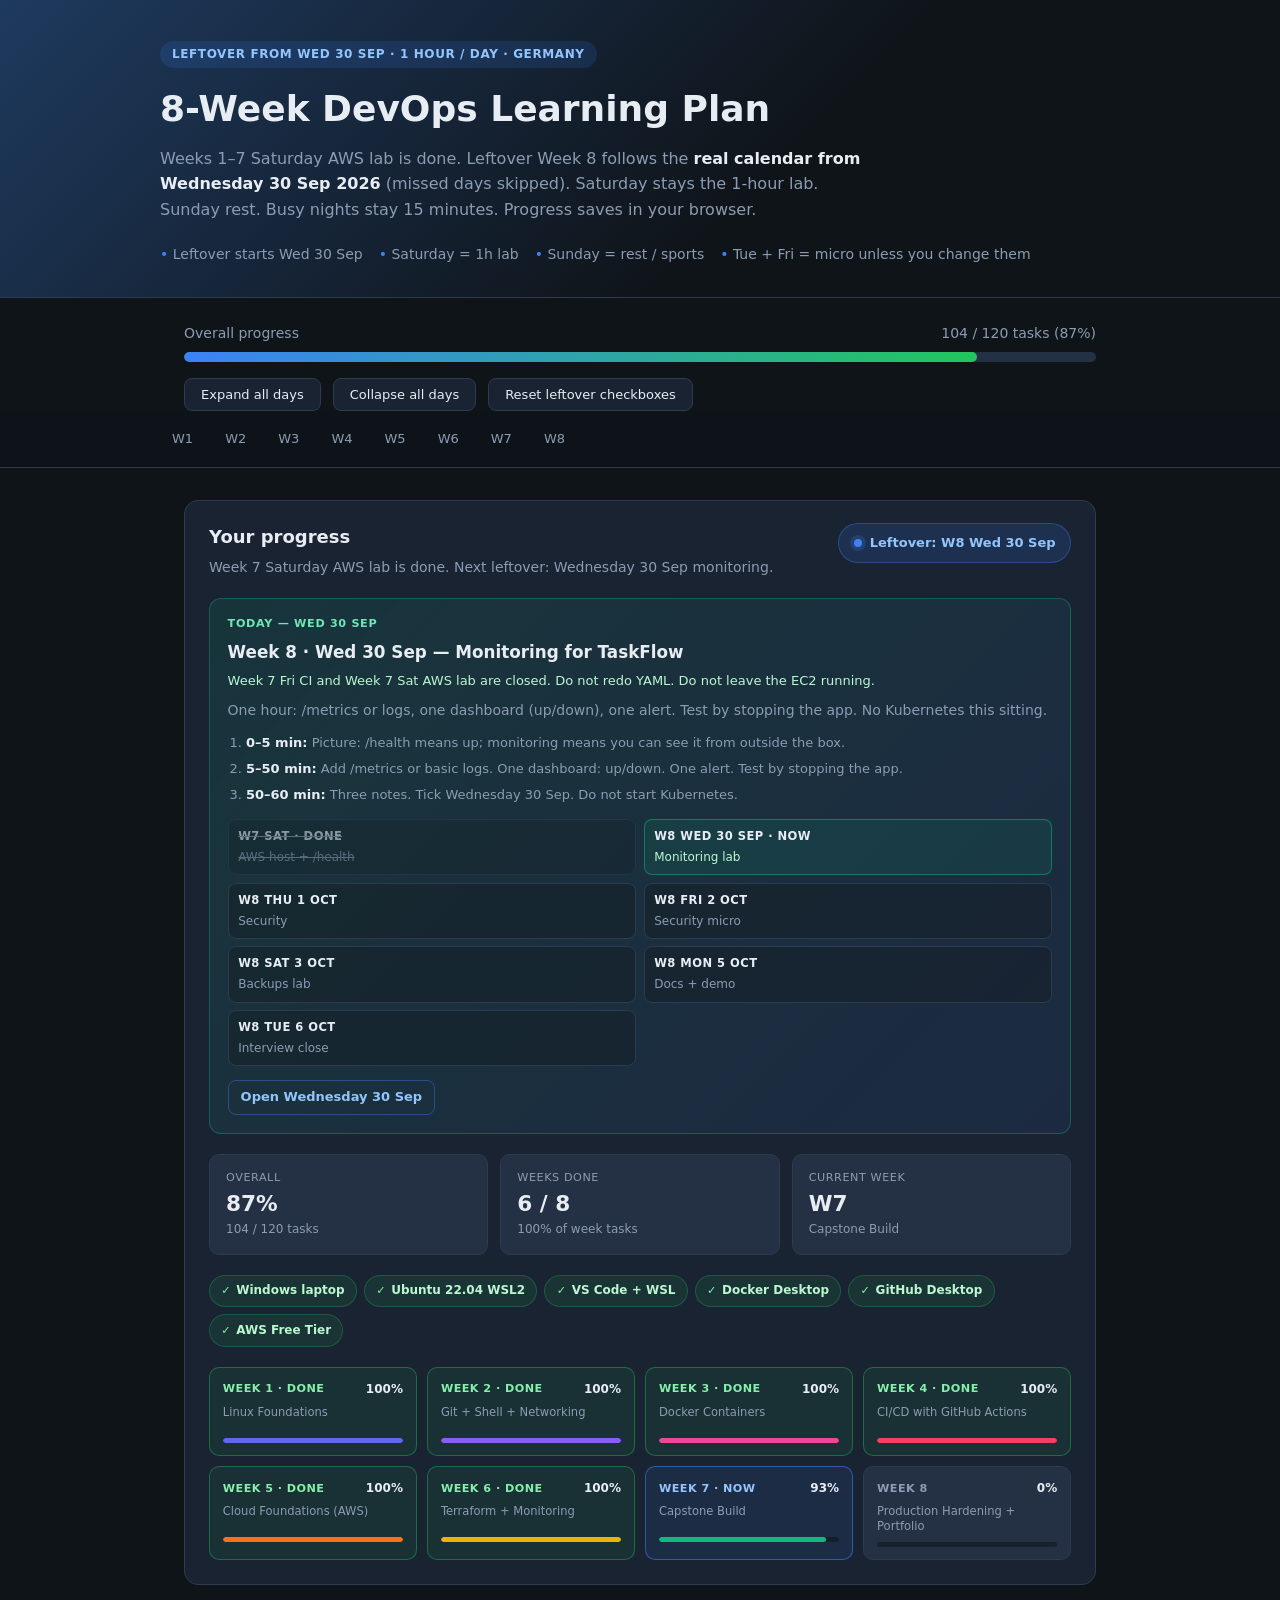
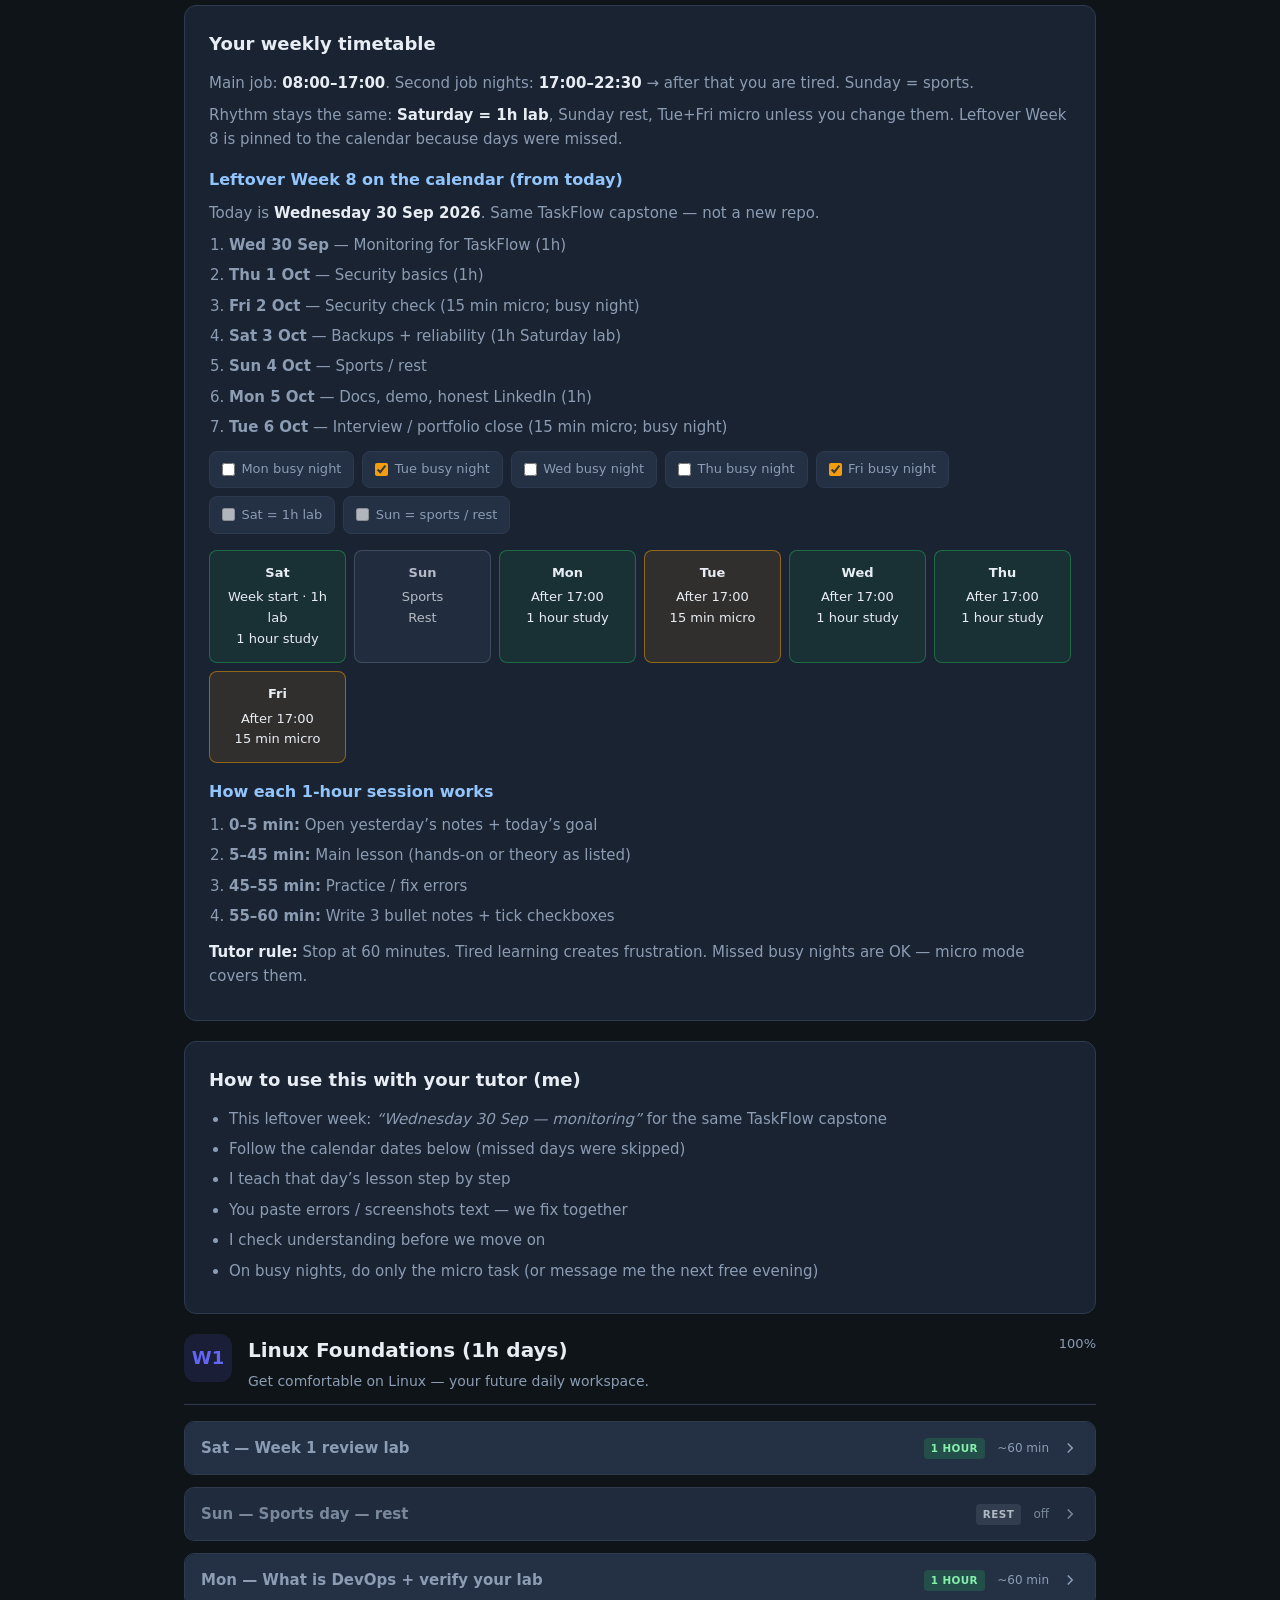
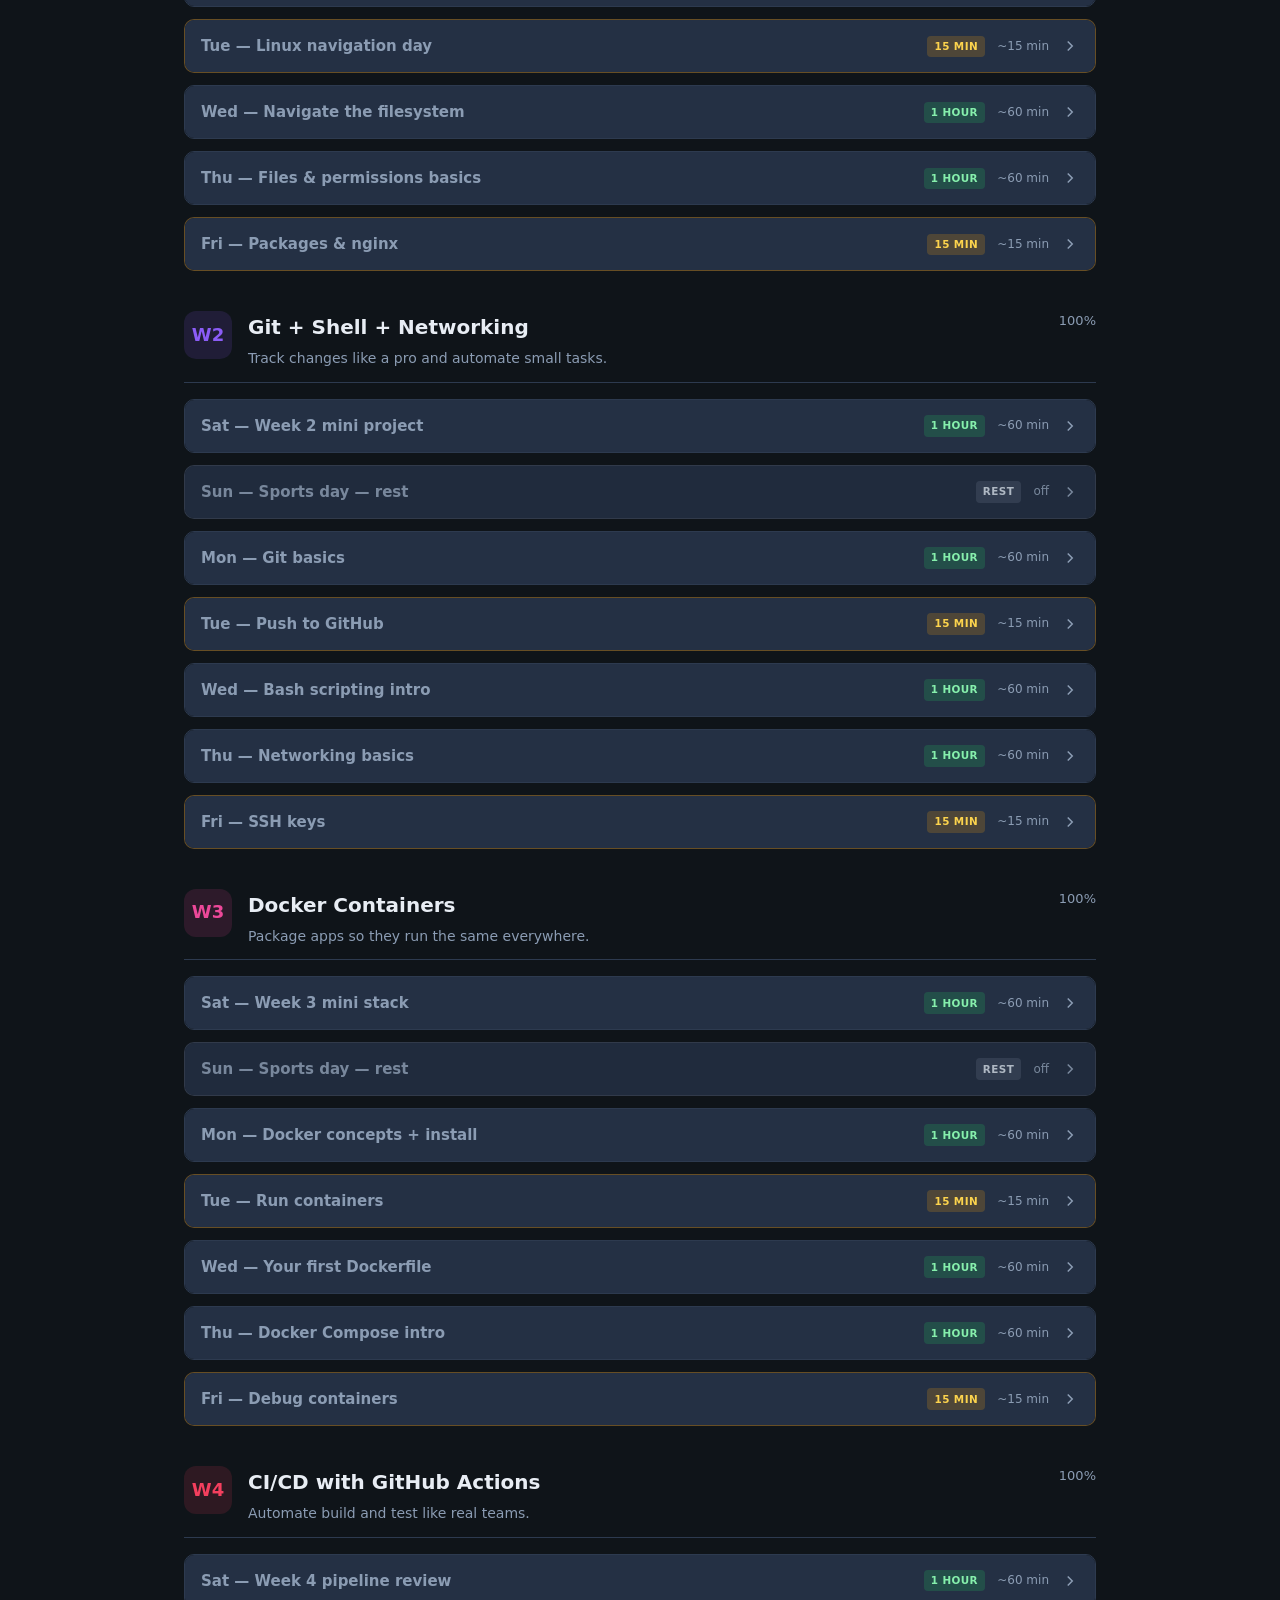
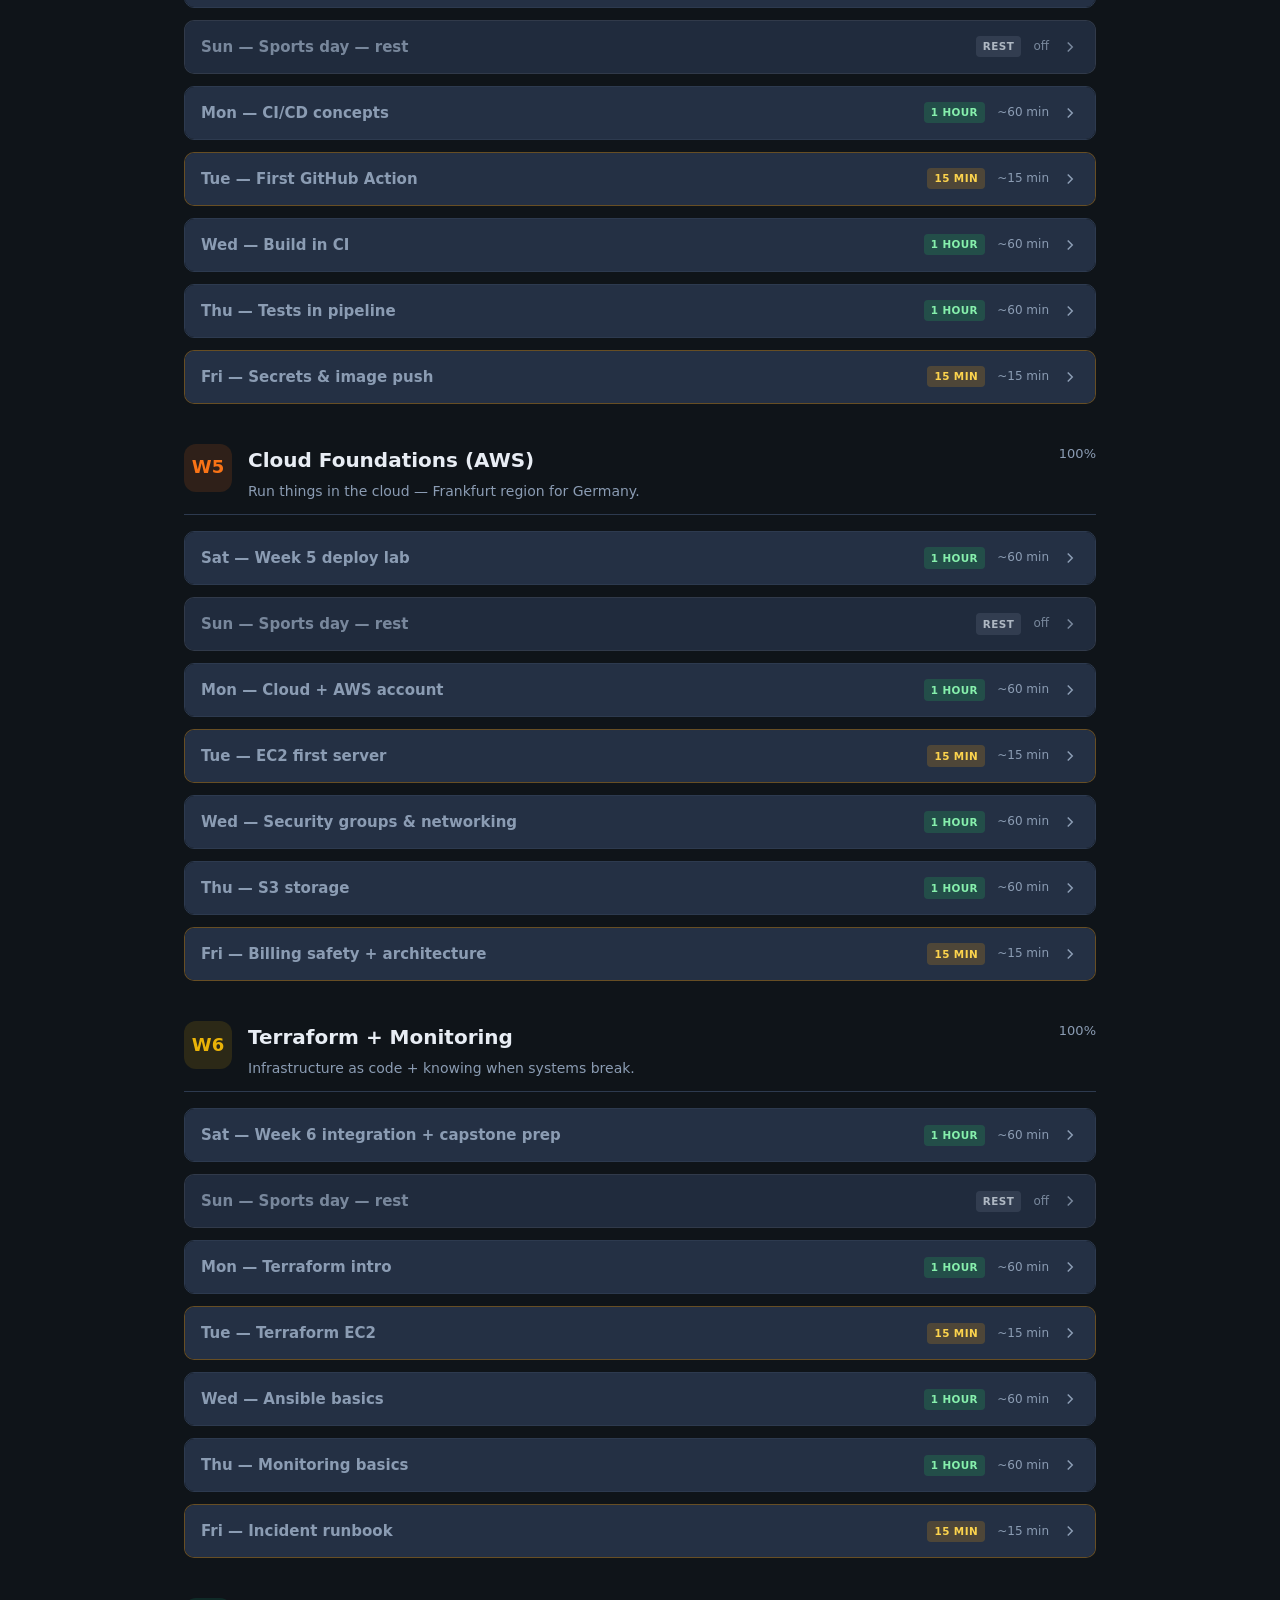
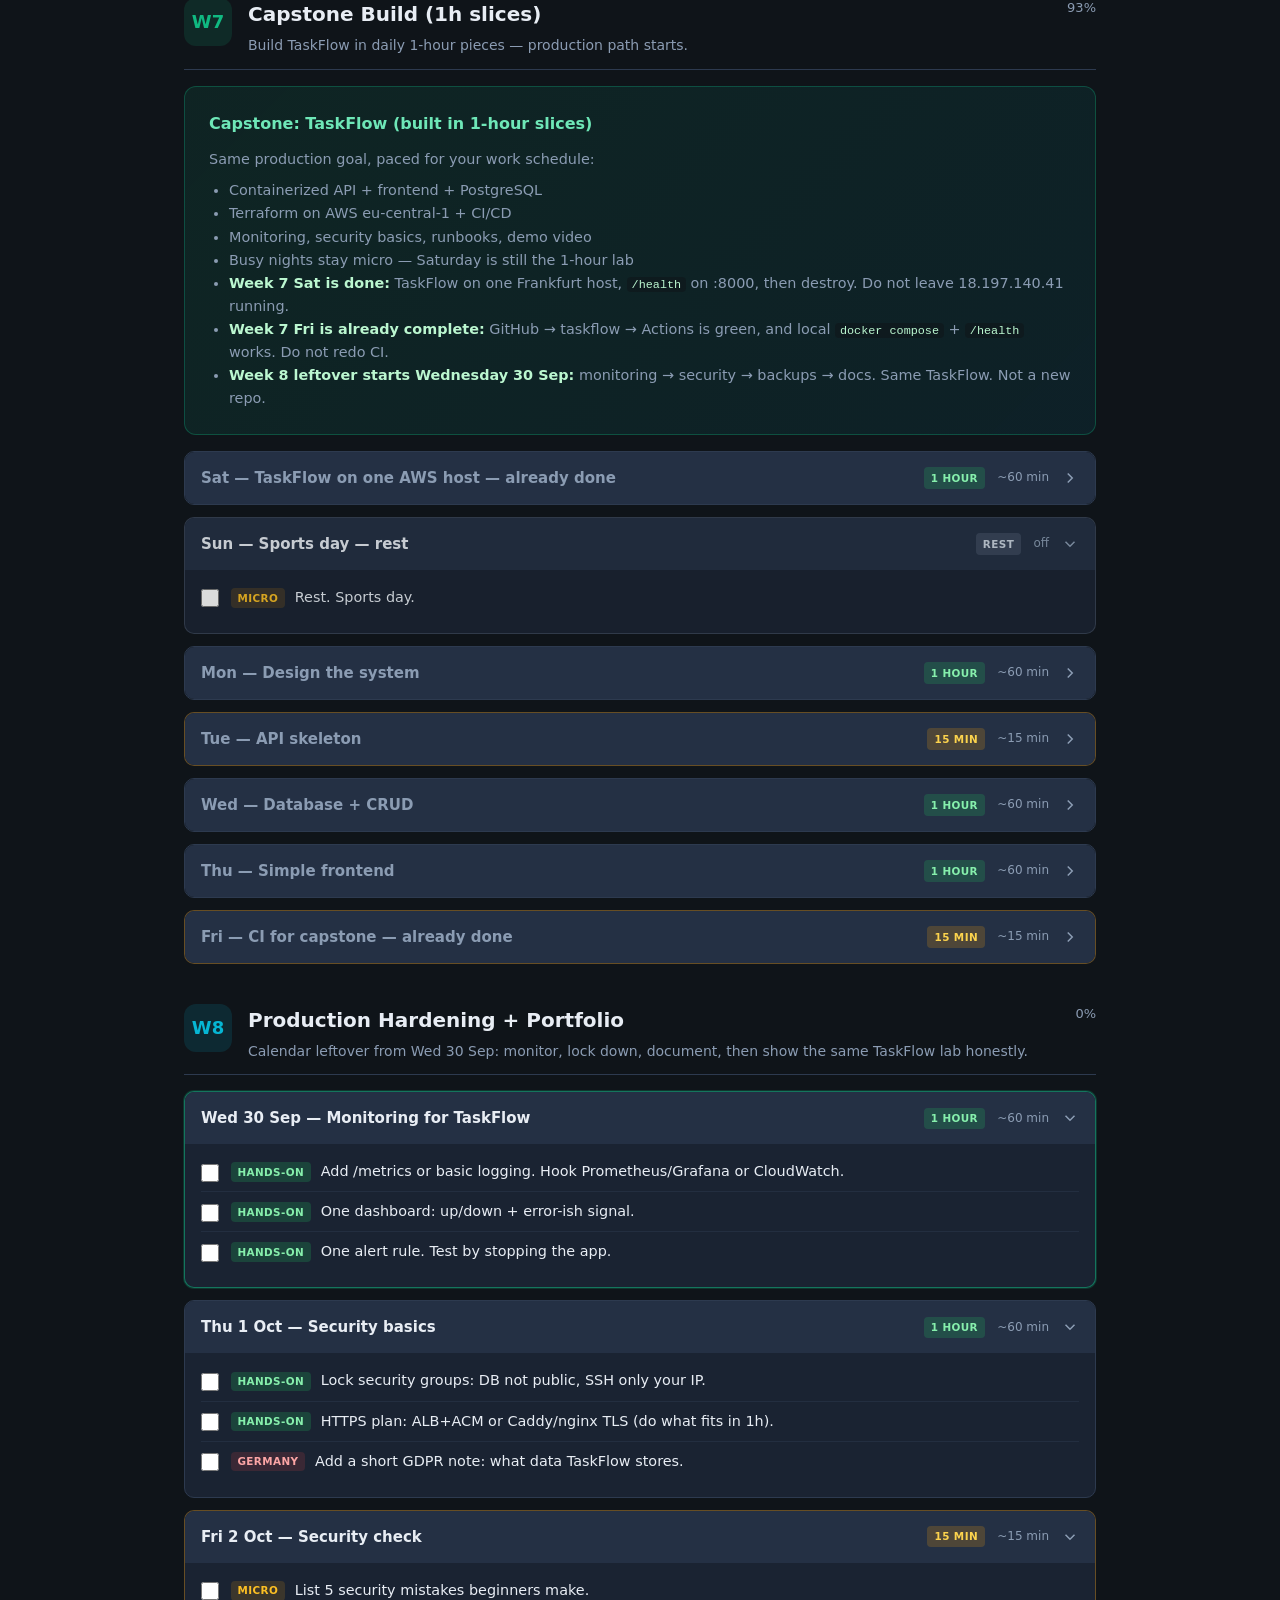
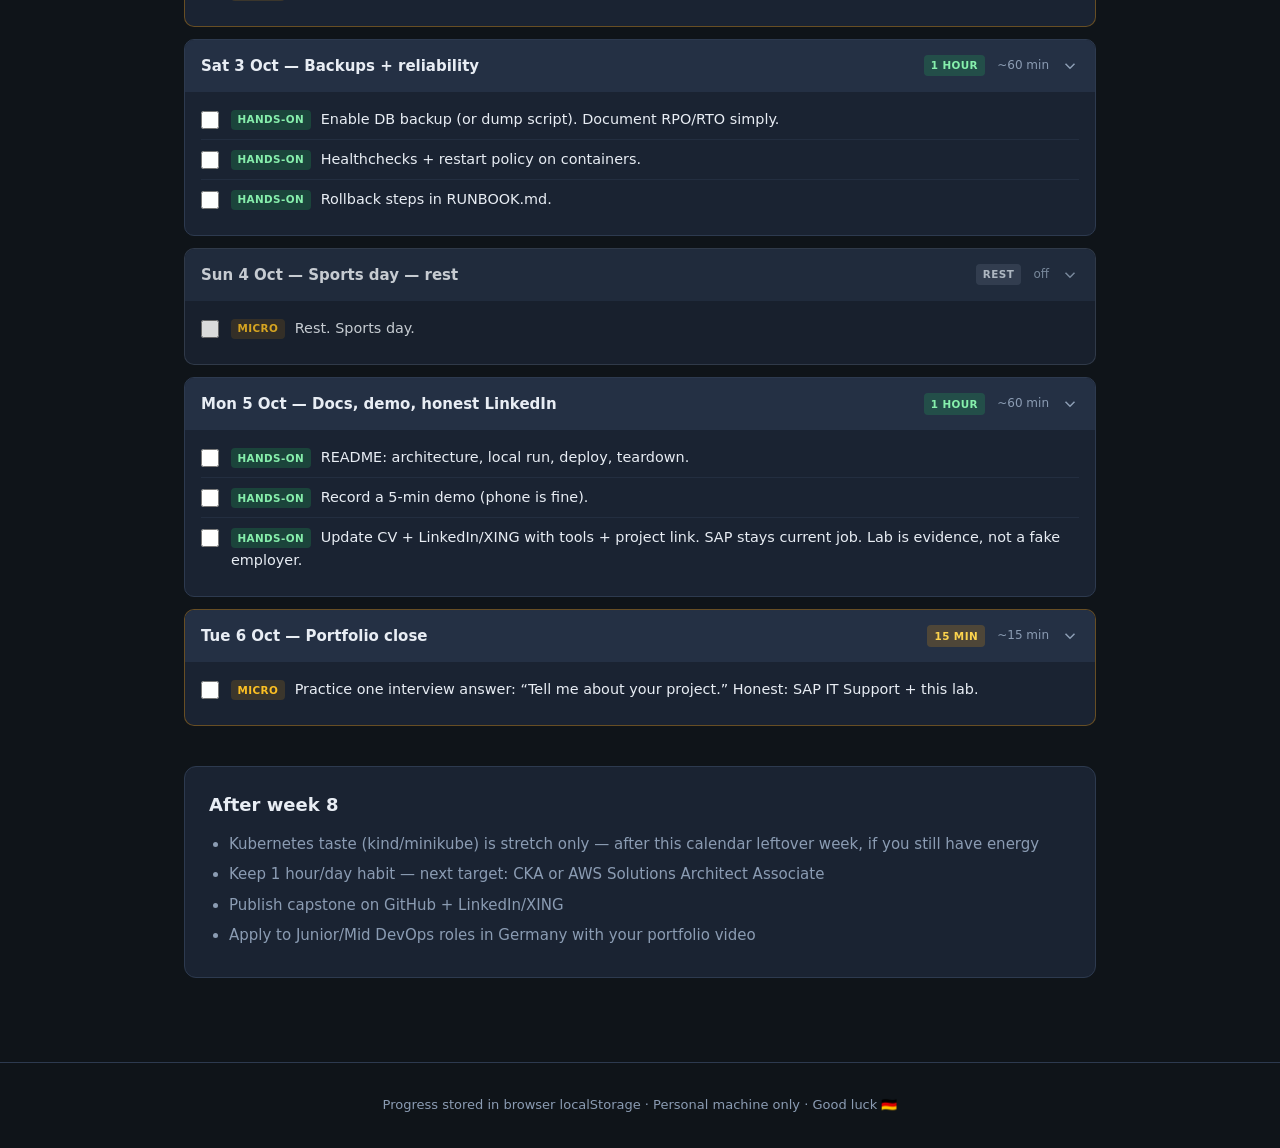
==== commit a37438ab: "Pin leftover Week 8 to the calendar from Wednesday 30 Sep. Missed days are skipped: monitoring today" ====
--- a/devops-8-week-plan.html
+++ b/devops-8-week-plan.html
@@ -844,15 +844,16 @@
 
   <header class="hero">
     <div class="hero-inner">
-      <div class="badge">Saturday-start weeks · 1 Hour / Day · Germany</div>
+      <div class="badge">Leftover from Wed 30 Sep · 1 Hour / Day · Germany</div>
       <h1>8-Week DevOps Learning Plan</h1>
       <p class="subtitle">
-        Weeks now start on <strong style="color:#e8edf4">Saturday</strong> (the 1-hour lab), then Sunday rest,
-        then Mon–Fri evenings. Follow the HTML day labels, not the calendar date.
+        Weeks 1–7 Saturday AWS lab is done. Leftover Week 8 follows the
+        <strong style="color:#e8edf4">real calendar from Wednesday 30 Sep 2026</strong>
+        (missed days skipped). Saturday stays the 1-hour lab. Sunday rest.
         Busy nights stay 15 minutes. Progress saves in your browser.
       </p>
       <div class="meta-row">
-        <span>Week starts Saturday</span>
+        <span>Leftover starts Wed 30 Sep</span>
         <span>Saturday = 1h lab</span>
         <span>Sunday = rest / sports</span>
         <span>Tue + Fri = micro unless you change them</span>
@@ -886,7 +887,7 @@
       <div class="dashboard-top">
         <div>
           <h2>Your progress</h2>
-          <p class="dashboard-sub">Week 7 Saturday AWS lab is done. Next leftover: Week 8 Saturday monitoring.</p>
+          <p class="dashboard-sub">Week 7 Saturday AWS lab is done. Next leftover: Wednesday 30 Sep monitoring.</p>
         </div>
         <div class="now-pill" id="now-pill">
           <span class="now-dot"></span>
@@ -895,13 +896,13 @@
       </div>
 
       <div class="leftover-card" id="leftover-card">
-        <div class="leftover-kicker" id="leftover-kicker">Start here — Saturday lab</div>
+        <div class="leftover-kicker" id="leftover-kicker">Today — Wed 30 Sep</div>
         <div class="leftover-title" id="leftover-title">Finding leftover…</div>
         <p class="leftover-closed" id="leftover-closed">Week 7 Fri CI and Week 7 Sat AWS lab are closed.</p>
-        <p class="leftover-detail" id="leftover-detail">Next leftover is Week 8 Saturday: monitoring for TaskFlow.</p>
+        <p class="leftover-detail" id="leftover-detail">Next leftover is Wednesday 30 Sep: monitoring for TaskFlow.</p>
         <ol class="lab-hour" id="leftover-hour"></ol>
         <div class="remain-path" id="remain-path"></div>
-        <a class="leftover-jump" id="leftover-jump" href="#w8-sat">Open that day</a>
+        <a class="leftover-jump" id="leftover-jump" href="#w8-wed">Open Wednesday 30 Sep</a>
       </div>
 
       <section class="lab-board" id="saturday-lab" hidden>
@@ -1044,9 +1045,21 @@
     </section>
 
     <section class="card">
-      <h2>Your weekly timetable (Saturday-start)</h2>
+      <h2>Your weekly timetable</h2>
       <p>Main job: <strong style="color:var(--text)">08:00–17:00</strong>. Second job nights: <strong style="color:var(--text)">17:00–22:30</strong> → after that you are tired. Sunday = sports.</p>
-      <p>Each week now runs <strong style="color:var(--text)">Sat → Sun → Mon → Tue → Wed → Thu → Fri</strong>. Saturday is the 1-hour lab. Sunday is rest. Mark which two weekdays are second-job nights — those switch to <strong style="color:var(--text)">15-minute micro mode</strong>.</p>
+      <p>Rhythm stays the same: <strong style="color:var(--text)">Saturday = 1h lab</strong>, Sunday rest, Tue+Fri micro unless you change them. Leftover Week 8 is pinned to the calendar because days were missed.</p>
+
+      <h3>Leftover Week 8 on the calendar (from today)</h3>
+      <p>Today is <strong style="color:var(--text)">Wednesday 30 Sep 2026</strong>. Same TaskFlow capstone — not a new repo.</p>
+      <ol>
+        <li><strong>Wed 30 Sep</strong> — Monitoring for TaskFlow (1h)</li>
+        <li><strong>Thu 1 Oct</strong> — Security basics (1h)</li>
+        <li><strong>Fri 2 Oct</strong> — Security check (15 min micro; busy night)</li>
+        <li><strong>Sat 3 Oct</strong> — Backups + reliability (1h Saturday lab)</li>
+        <li><strong>Sun 4 Oct</strong> — Sports / rest</li>
+        <li><strong>Mon 5 Oct</strong> — Docs, demo, honest LinkedIn (1h)</li>
+        <li><strong>Tue 6 Oct</strong> — Interview / portfolio close (15 min micro; busy night)</li>
+      </ol>
 
       <div class="busy-picker" id="busy-picker">
         <label><input type="checkbox" value="Mon" /> Mon busy night</label>
@@ -1054,7 +1067,7 @@
         <label><input type="checkbox" value="Wed" /> Wed busy night</label>
         <label><input type="checkbox" value="Thu" /> Thu busy night</label>
         <label><input type="checkbox" value="Fri" checked /> Fri busy night</label>
-        <label><input type="checkbox" value="Sat" disabled /> Sat = 1h lab (week start)</label>
+        <label><input type="checkbox" value="Sat" disabled /> Sat = 1h lab</label>
         <label><input type="checkbox" value="Sun" disabled /> Sun = sports / rest</label>
       </div>
 
@@ -1073,8 +1086,8 @@
     <section class="card">
       <h2>How to use this with your tutor (me)</h2>
       <ul>
-        <li>This sitting: <em>“Starting Week 7 Saturday”</em> — TaskFlow on one AWS host</li>
-        <li>Follow HTML day labels (Saturday lab first), not the calendar date</li>
+        <li>This leftover week: <em>“Wednesday 30 Sep — monitoring”</em> for the same TaskFlow capstone</li>
+        <li>Follow the calendar dates below (missed days were skipped)</li>
         <li>I teach that day’s lesson step by step</li>
         <li>You paste errors / screenshots text — we fix together</li>
         <li>I check understanding before we move on</li>
@@ -1087,7 +1100,7 @@
     <section class="card" style="margin-top:2rem">
       <h2>After week 8</h2>
       <ul>
-        <li>Kubernetes taste (kind/minikube) is stretch only — after the Saturday-start remaining week, if you still have energy</li>
+        <li>Kubernetes taste (kind/minikube) is stretch only — after this calendar leftover week, if you still have energy</li>
         <li>Keep 1 hour/day habit — next target: CKA or AWS Solutions Architect Associate</li>
         <li>Publish capstone on GitHub + LinkedIn/XING</li>
         <li>Apply to Junior/Mid DevOps roles in Germany with your portfolio video</li>
@@ -1105,6 +1118,7 @@
     const CHECKPOINT_THROUGH = { week: 7, day: "Sat" };
     const CALENDAR_ORDER = ["Mon", "Tue", "Wed", "Thu", "Fri", "Sat", "Sun"];
     const DISPLAY_ORDER = ["Sat", "Sun", "Mon", "Tue", "Wed", "Thu", "Fri"];
+    const WEEK8_ORDER = ["Wed", "Thu", "Fri", "Sat", "Sun", "Mon", "Tue"];
 
     const tagLabels = {
       theory: "Theory",
@@ -1748,11 +1762,12 @@
       {
         week: 8,
         title: "Production Hardening + Portfolio",
-        goal: "Saturday-start week: monitor, lock down, document, then show the lab honestly.",
+        goal: "Calendar leftover from Wed 30 Sep: monitor, lock down, document, then show the same TaskFlow lab honestly.",
         color: "#06b6d4",
         days: [
           {
-            day: "Sat",
+            day: "Wed",
+            date: "Wed 30 Sep",
             label: "Monitoring for TaskFlow",
             full: [
               { id: "w8d1t1", tag: "hands", text: "Add /metrics or basic logging. Hook Prometheus/Grafana or CloudWatch." },
@@ -1764,17 +1779,8 @@
             ]
           },
           {
-            day: "Sun",
-            label: "Sports day — rest",
-            full: [
-              { id: "w8d7t1", tag: "read", text: "Rest / sports. Hardening continues Monday." }
-            ],
-            micro: [
-              { id: "w8d7m1", tag: "micro", text: "Rest. Sports day." }
-            ]
-          },
-          {
-            day: "Mon",
+            day: "Thu",
+            date: "Thu 1 Oct",
             label: "Security basics",
             full: [
               { id: "w8d2t1", tag: "hands", text: "Lock security groups: DB not public, SSH only your IP." },
@@ -1786,11 +1792,12 @@
             ]
           },
           {
-            day: "Tue",
+            day: "Fri",
+            date: "Fri 2 Oct",
             label: "Security check",
             full: [
-              { id: "w8d4t2", tag: "hands", text: "If Tuesday is a free evening: optional kind/minikube nginx scaled to 3 — only if Monday security is done." },
-              { id: "w8d4t3", tag: "read", text: "Optional stretch: note “Phase 2 = EKS” in README. Do not start Kubernetes today unless Monday security is done." },
+              { id: "w8d4t2", tag: "hands", text: "If Friday is a free evening: optional kind/minikube nginx scaled to 3 — only if Thursday security is done." },
+              { id: "w8d4t3", tag: "read", text: "Optional stretch: note “Phase 2 = EKS” in README. Do not start Kubernetes today unless Thursday security is done." },
               { id: "w8d4t1", tag: "theory", text: "Optional stretch only: Pods, Deployments, Services — why DE companies mention K8s." }
             ],
             micro: [
@@ -1798,7 +1805,8 @@
             ]
           },
           {
-            day: "Wed",
+            day: "Sat",
+            date: "Sat 3 Oct",
             label: "Backups + reliability",
             full: [
               { id: "w8d3t1", tag: "hands", text: "Enable DB backup (or dump script). Document RPO/RTO simply." },
@@ -1810,7 +1818,19 @@
             ]
           },
           {
-            day: "Thu",
+            day: "Sun",
+            date: "Sun 4 Oct",
+            label: "Sports day — rest",
+            full: [
+              { id: "w8d7t1", tag: "read", text: "Rest / sports. Monday is docs, demo, LinkedIn." }
+            ],
+            micro: [
+              { id: "w8d7m1", tag: "micro", text: "Rest. Sports day." }
+            ]
+          },
+          {
+            day: "Mon",
+            date: "Mon 5 Oct",
             label: "Docs, demo, honest LinkedIn",
             full: [
               { id: "w8d5t1", tag: "hands", text: "README: architecture, local run, deploy, teardown." },
@@ -1822,12 +1842,13 @@
             ]
           },
           {
-            day: "Fri",
+            day: "Tue",
+            date: "Tue 6 Oct",
             label: "Portfolio close",
             full: [
               { id: "w8d6t1", tag: "hands", text: "Tag release v1.0.0. Final validation checklist." },
               { id: "w8d6t3", tag: "de", text: "Apply to 3–5 Junior/Mid DevOps roles in Germany. Clean up AWS after the demo." },
-              { id: "w8d5t2", tag: "hands", text: "RUNBOOK.md complete if Thursday left a hole." }
+              { id: "w8d5t2", tag: "hands", text: "RUNBOOK.md complete if Monday left a hole." }
             ],
             micro: [
               { id: "w8d6m1", tag: "micro", text: "Practice one interview answer: “Tell me about your project.” Honest: SAP IT Support + this lab." }
@@ -1843,8 +1864,12 @@
       return CALENDAR_ORDER.indexOf(dayName) <= CALENDAR_ORDER.indexOf(CHECKPOINT_THROUGH.day);
     }
 
+    function dayOrder(weekNum) {
+      return weekNum === 8 ? WEEK8_ORDER : DISPLAY_ORDER;
+    }
+
     function orderedDays(week) {
-      return DISPLAY_ORDER.map((name) => week.days.find((d) => d.day === name)).filter(Boolean);
+      return dayOrder(week.week).map((name) => week.days.find((d) => d.day === name)).filter(Boolean);
     }
 
     function collapseKey(weekNum, dayName) {
@@ -1915,11 +1940,11 @@
     }
 
     function leftoverHourSteps(leftover) {
-      if (leftover && leftover.week.week === 8 && leftover.day.day === "Sat") {
+      if (leftover && leftover.week.week === 8 && leftover.day.day === "Wed") {
         return [
           ["0–5 min", "Picture: /health means up; monitoring means you can see it from outside the box."],
           ["5–50 min", "Add /metrics or basic logs. One dashboard: up/down. One alert. Test by stopping the app."],
-          ["50–60 min", "Three notes. Tick Saturday. Do not start Kubernetes."]
+          ["50–60 min", "Three notes. Tick Wednesday 30 Sep. Do not start Kubernetes."]
         ];
       }
       if (!leftover) return [];
@@ -1935,23 +1960,23 @@
           kicker: "Plan complete",
           title: "No leftover — ship the portfolio",
           closed: "Week 7 Fri stayed closed: green Actions + compose /health. Week 7 Sat AWS lab stayed closed.",
-          detail: "You finished the Saturday-start remaining track.",
+          detail: "You finished the calendar leftover week.",
           href: "#progress-dashboard",
           jump: "Back to progress",
           hour: []
         };
       }
       const isW7Sat = leftover.week.week === 7 && leftover.day.day === "Sat";
-      const isW8Sat = leftover.week.week === 8 && leftover.day.day === "Sat";
+      const isW8Wed = leftover.week.week === 8 && leftover.day.day === "Wed";
       return {
-        kicker: isW8Sat ? "Next leftover sitting" : isW7Sat ? "Week 7 Saturday is closed" : "Next leftover sitting",
-        title: `Week ${leftover.week.week} · ${leftover.day.day} — ${leftover.day.label}`,
+        kicker: isW8Wed ? "Today — Wed 30 Sep" : isW7Sat ? "Week 7 Saturday is closed" : "Next leftover sitting",
+        title: `Week ${leftover.week.week} · ${leftover.day.date || leftover.day.day} — ${leftover.day.label}`,
         closed: "Week 7 Fri CI and Week 7 Sat AWS lab are closed. Do not redo YAML. Do not leave the EC2 running.",
-        detail: isW8Sat
+        detail: isW8Wed
           ? "One hour: /metrics or logs, one dashboard (up/down), one alert. Test by stopping the app. No Kubernetes this sitting."
           : leftover.tasks.map((t) => t.text).join(" "),
         href: `#w${leftover.week.week}-${leftover.day.day.toLowerCase()}`,
-        jump: "Open that day",
+        jump: isW8Wed ? "Open Wednesday 30 Sep" : "Open that day",
         hour: leftoverHourSteps(leftover)
       };
     }
@@ -2033,9 +2058,10 @@
                 <li>Containerized API + frontend + PostgreSQL</li>
                 <li>Terraform on AWS eu-central-1 + CI/CD</li>
                 <li>Monitoring, security basics, runbooks, demo video</li>
-                <li>Busy nights stay micro — Saturday is the 1-hour lab that starts the week</li>
+                <li>Busy nights stay micro — Saturday is still the 1-hour lab</li>
                 <li><strong style="color:#bbf7d0">Week 7 Sat is done:</strong> TaskFlow on one Frankfurt host, <code>/health</code> on :8000, then destroy. Do not leave 18.197.140.41 running.</li>
                 <li><strong style="color:#bbf7d0">Week 7 Fri is already complete:</strong> GitHub → taskflow → Actions is green, and local <code>docker compose</code> + <code>/health</code> works. Do not redo CI.</li>
+                <li><strong style="color:#bbf7d0">Week 8 leftover starts Wednesday 30 Sep:</strong> monitoring → security → backups → docs. Same TaskFlow. Not a new repo.</li>
               </ul>
             </div>`;
         }
@@ -2081,7 +2107,7 @@
 
           card.innerHTML = `
             <div class="day-header" role="button" tabindex="0">
-              <span class="day-label">${day.day} — ${day.label}</span>
+              <span class="day-label">${day.date || day.day} — ${day.label}</span>
               <span class="mode-badge ${modeClass}">${modeLabel}</span>
               <span class="day-time">${mode === "full" ? "~60 min" : mode === "micro" ? "~15 min" : "off"}</span>
               <svg class="chevron" viewBox="0 0 24 24" fill="none" stroke="currentColor" stroke-width="2"><path d="M6 9l6 6 6-6"/></svg>
@@ -2223,7 +2249,9 @@
         } else if (leftover && leftover.week.week === 7 && leftover.day.day === "Sat") {
           nowText.textContent = "Start: W7 Sat lab";
         } else if (leftover) {
-          nowText.textContent = `Leftover: W${leftover.week.week} ${leftover.day.day}`;
+          nowText.textContent = leftover.day.date
+            ? `Leftover: W${leftover.week.week} ${leftover.day.date}`
+            : `Leftover: W${leftover.week.week} ${leftover.day.day}`;
         } else {
           nowText.textContent = `Now: Week ${currentWeek.week}`;
         }
@@ -2256,20 +2284,23 @@
       if (!el) return;
       const steps = [
         { week: 7, day: "Sat", label: "AWS host + /health" },
-        { week: 8, day: "Sat", label: "Monitoring lab" },
-        { week: 8, day: "Mon", label: "Security" },
-        { week: 8, day: "Wed", label: "Backups" },
-        { week: 8, day: "Thu", label: "Docs + demo" },
-        { week: 8, day: "Fri", label: "Portfolio close" }
+        { week: 8, day: "Wed", date: "30 Sep", label: "Monitoring lab" },
+        { week: 8, day: "Thu", date: "1 Oct", label: "Security" },
+        { week: 8, day: "Fri", date: "2 Oct", label: "Security micro" },
+        { week: 8, day: "Sat", date: "3 Oct", label: "Backups lab" },
+        { week: 8, day: "Mon", date: "5 Oct", label: "Docs + demo" },
+        { week: 8, day: "Tue", date: "6 Oct", label: "Interview close" }
       ];
       el.innerHTML = steps.map((step) => {
         const isNow = leftover && leftover.week.week === step.week && leftover.day.day === step.day;
+        const order = dayOrder(step.week);
         const past = leftover && (
           leftover.week.week > step.week ||
-          (leftover.week.week === step.week && DISPLAY_ORDER.indexOf(leftover.day.day) > DISPLAY_ORDER.indexOf(step.day))
+          (leftover.week.week === step.week && order.indexOf(leftover.day.day) > order.indexOf(step.day))
         );
         const cls = isNow ? "now" : past ? "done" : "";
-        return `<div class="remain-step ${cls}"><strong>W${step.week} ${step.day}${isNow ? " · now" : past ? " · done" : ""}</strong>${step.label}</div>`;
+        const when = step.date ? `${step.day} ${step.date}` : step.day;
+        return `<div class="remain-step ${cls}"><strong>W${step.week} ${when}${isNow ? " · now" : past ? " · done" : ""}</strong>${step.label}</div>`;
       }).join("");
     }
 
@@ -2316,7 +2347,7 @@
     });
 
     document.getElementById("reset-progress").addEventListener("click", () => {
-      if (confirm("Uncheck leftover from Week 8 Saturday onward? Weeks 1–7 Saturday stay ticked (CI + AWS lab already done).")) {
+      if (confirm("Uncheck leftover from Wednesday 30 Sep onward? Weeks 1–7 Saturday stay ticked (CI + AWS lab already done).")) {
         const busy = getBusyDays();
         localStorage.removeItem(STORAGE_KEY);
         const state = { busyDays: busy };
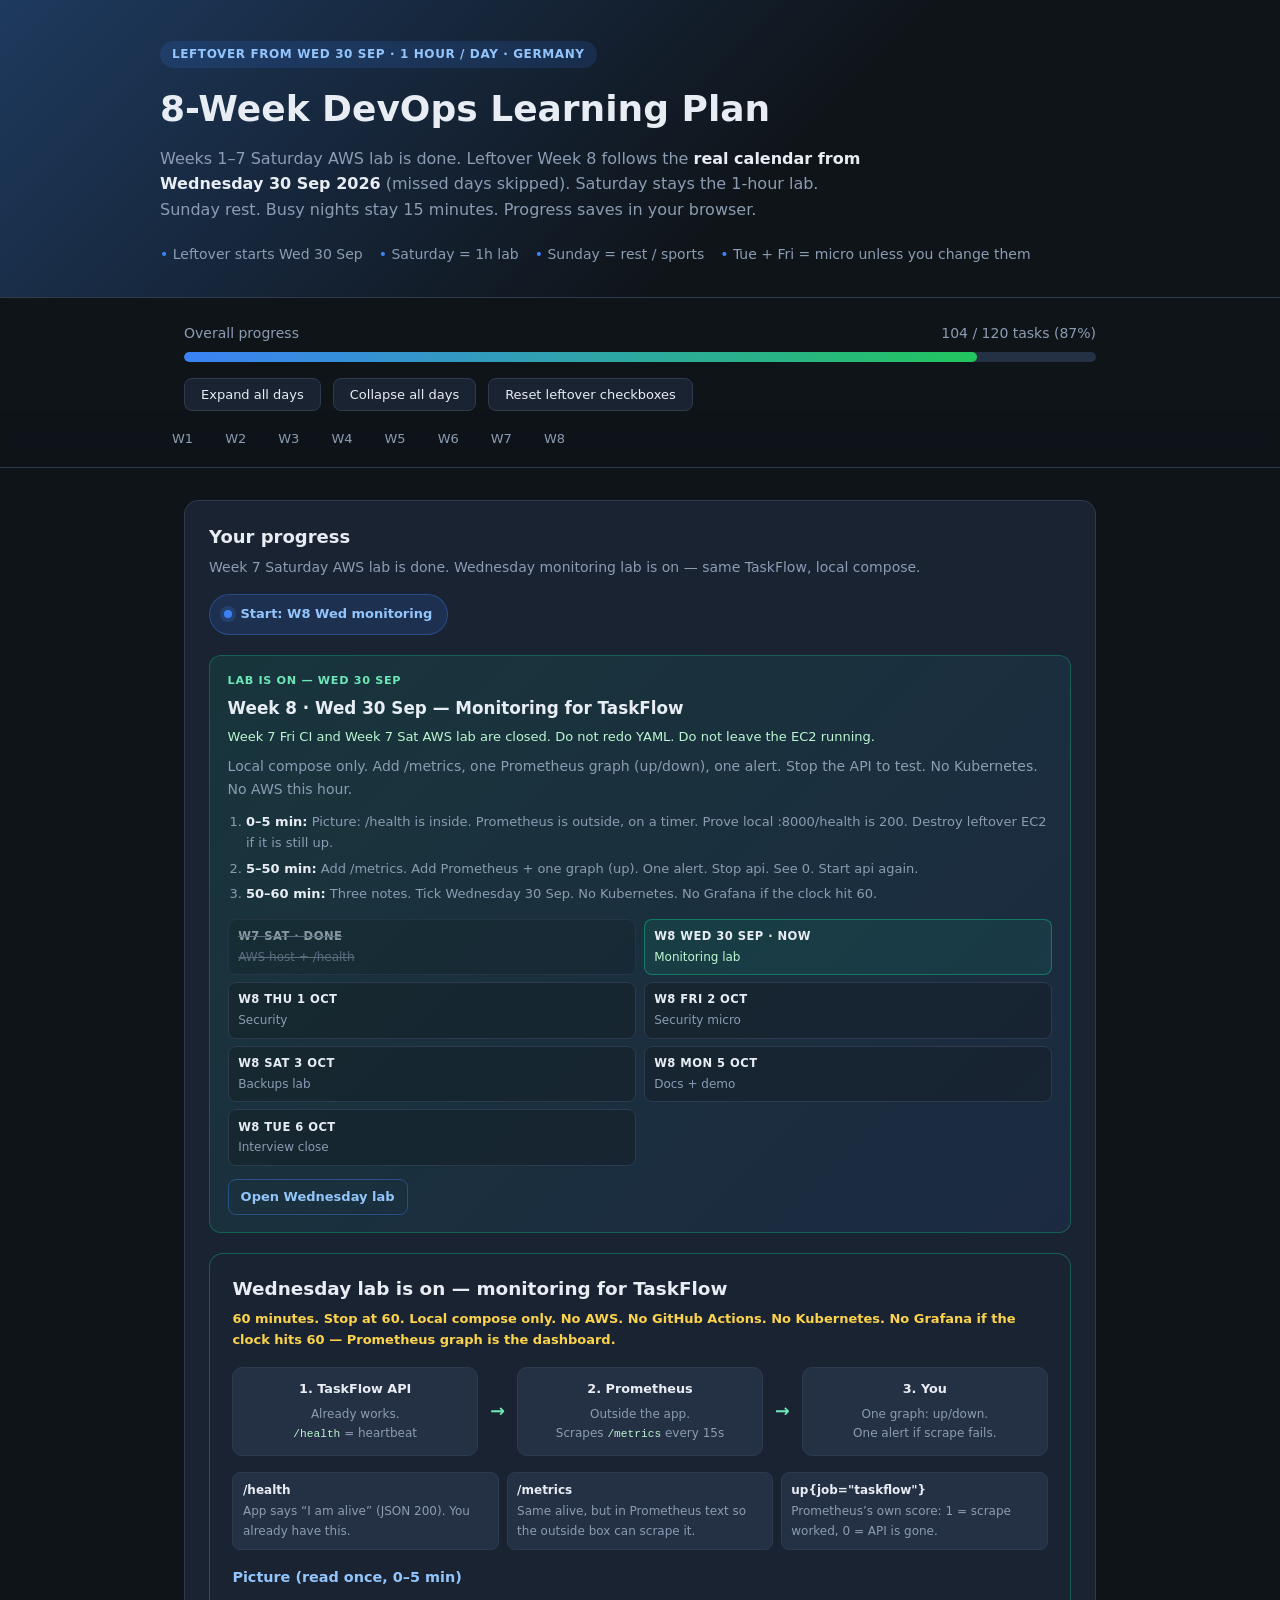
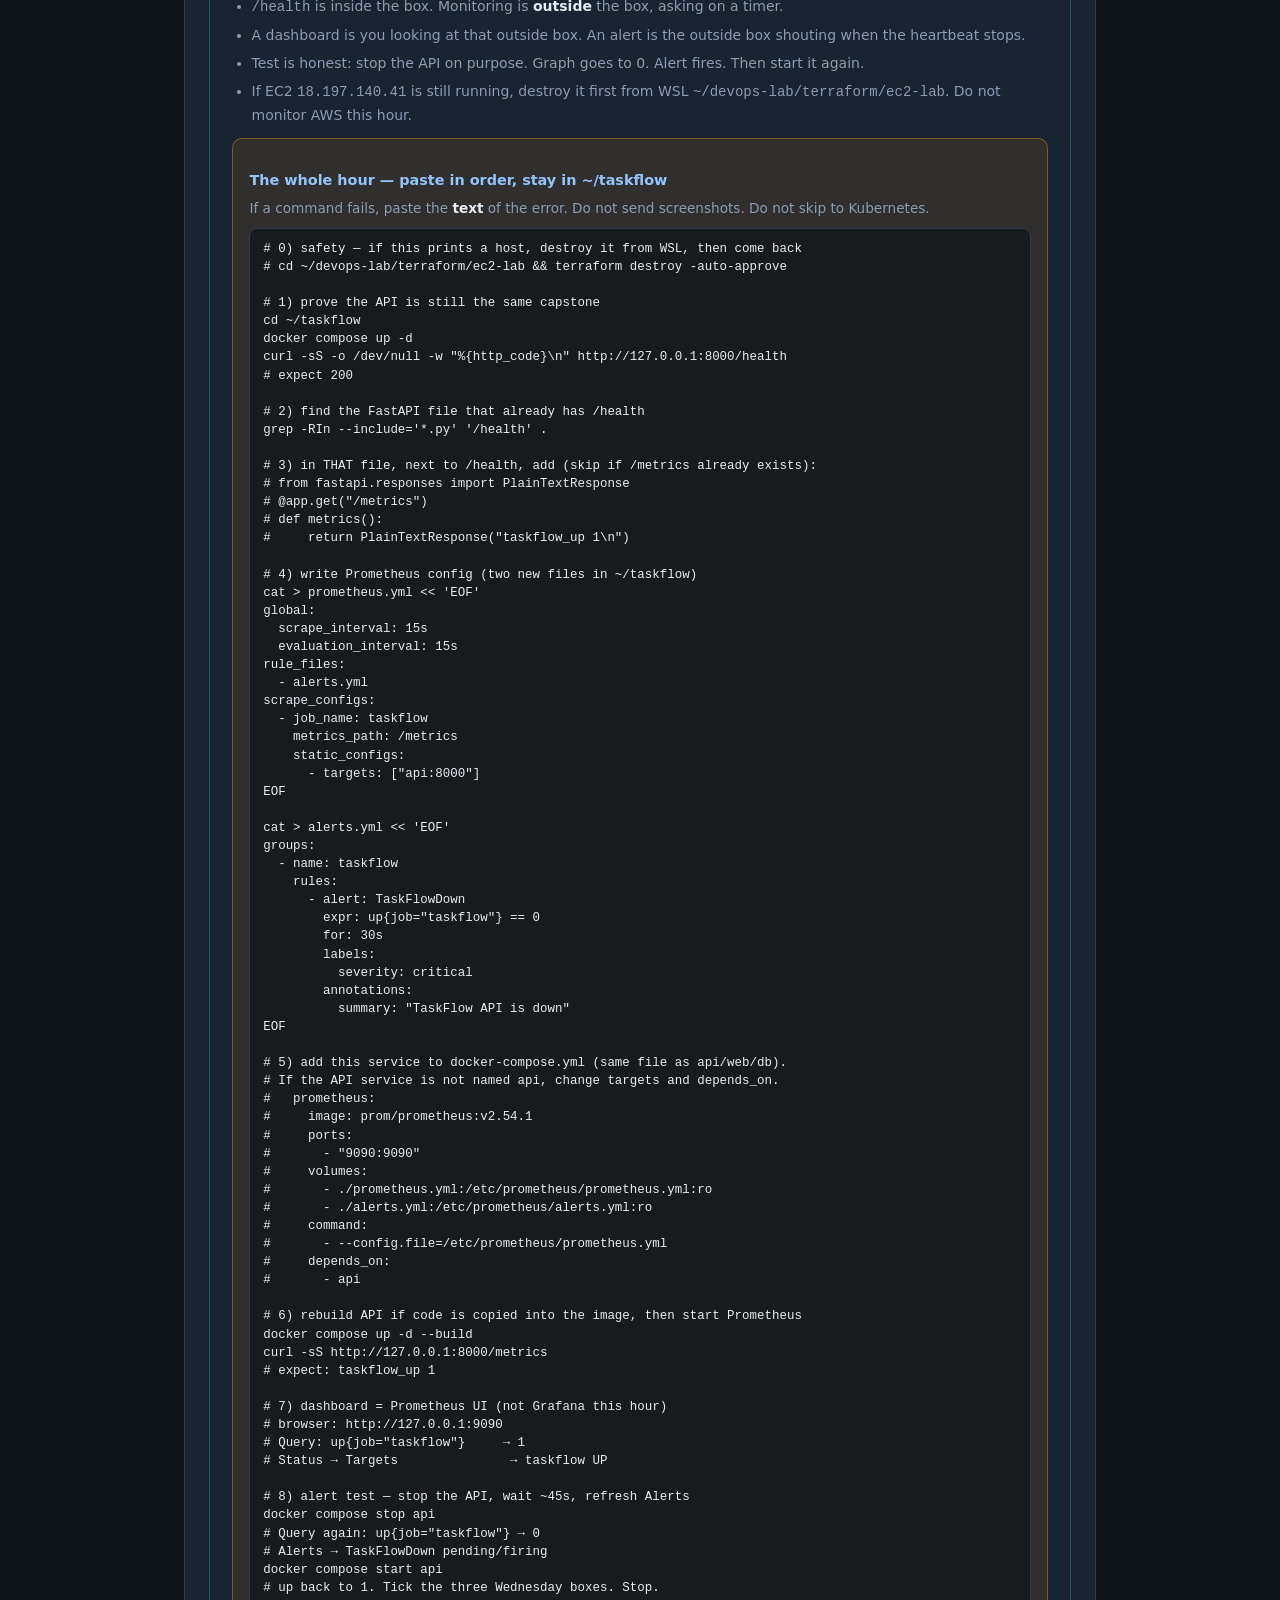
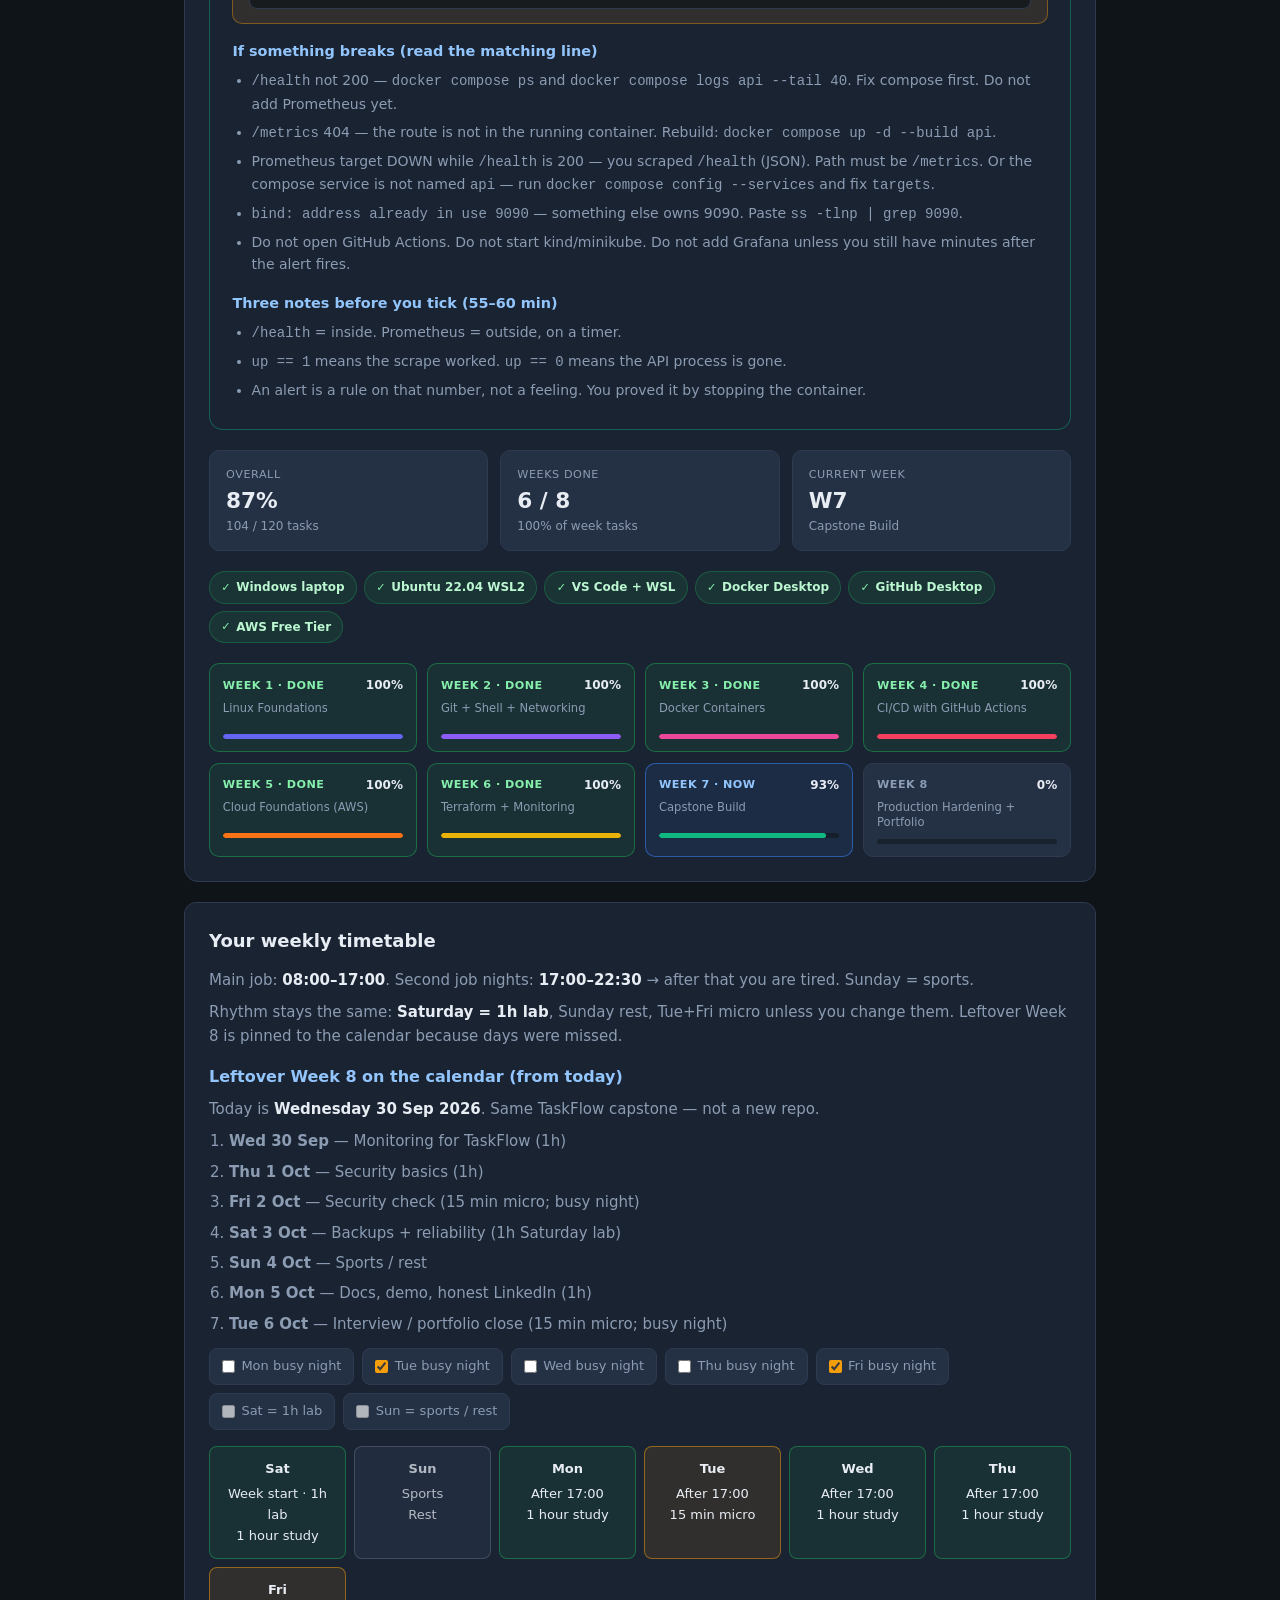
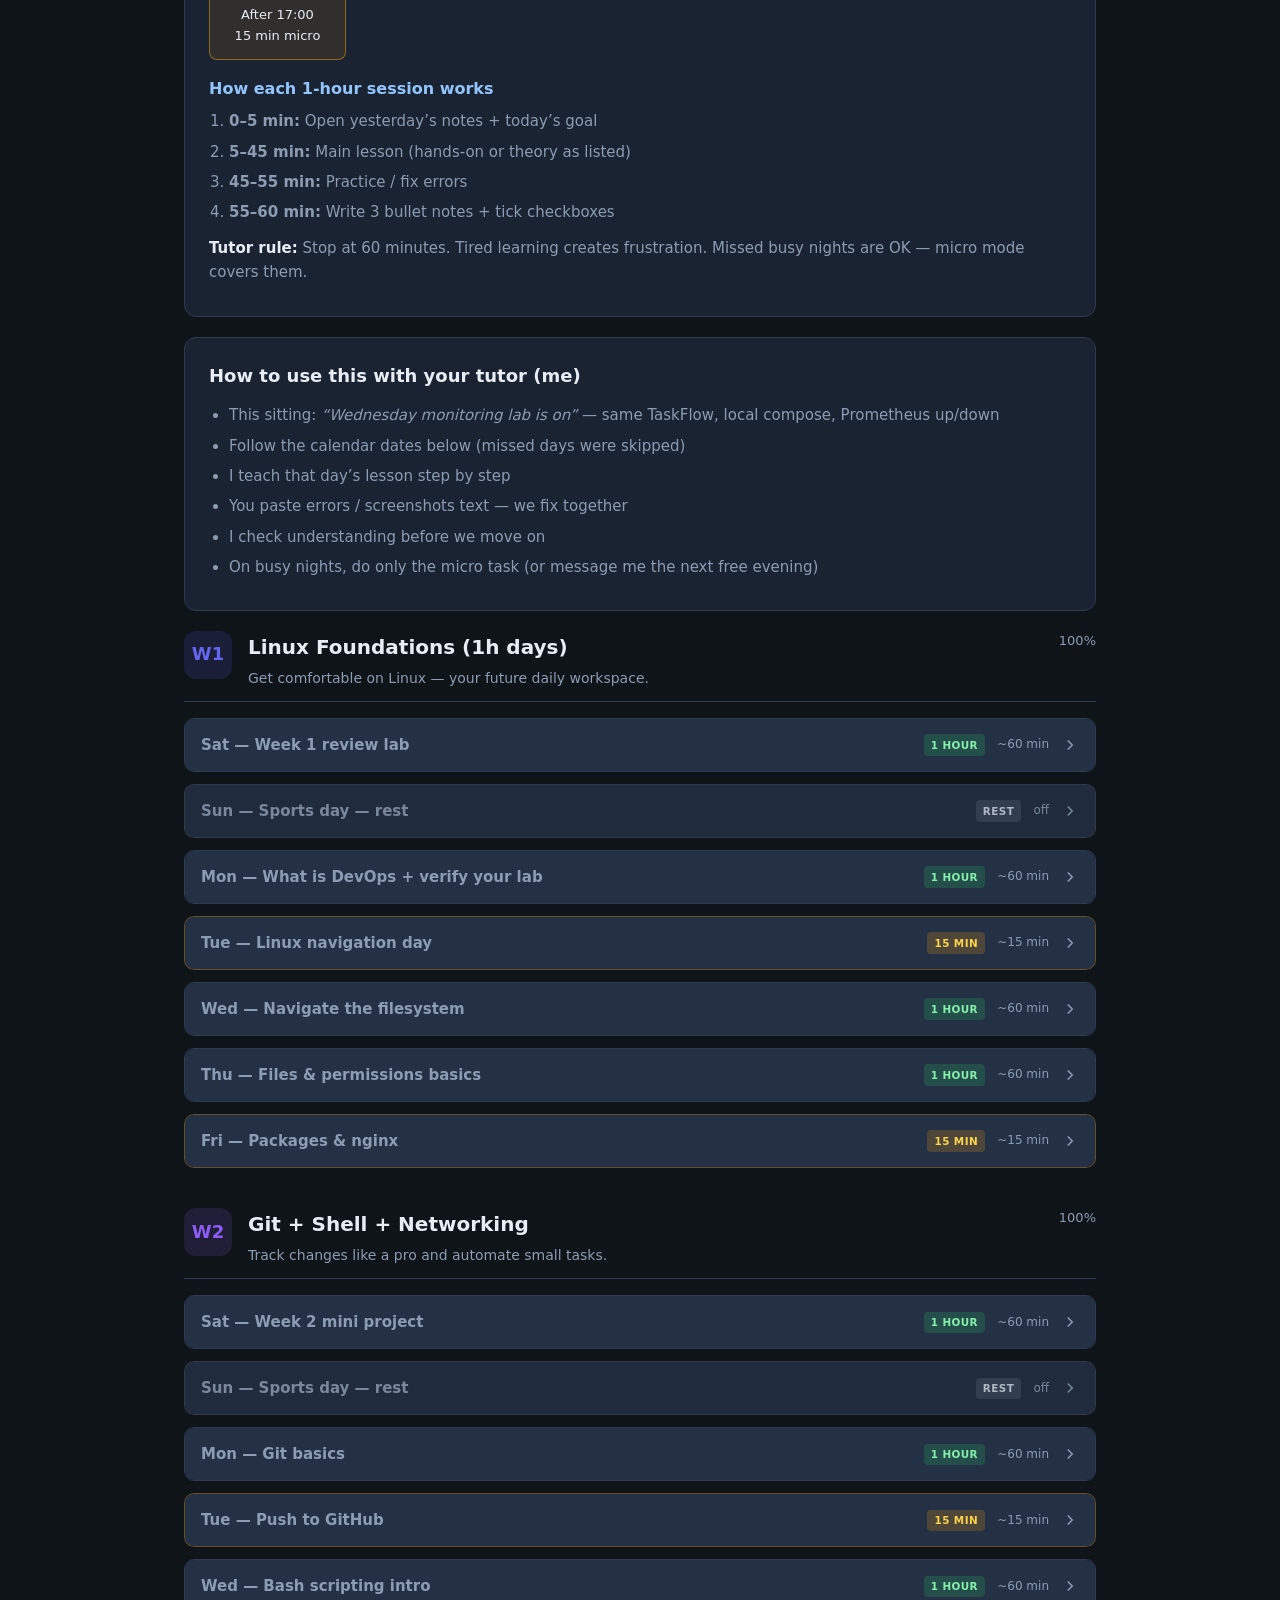
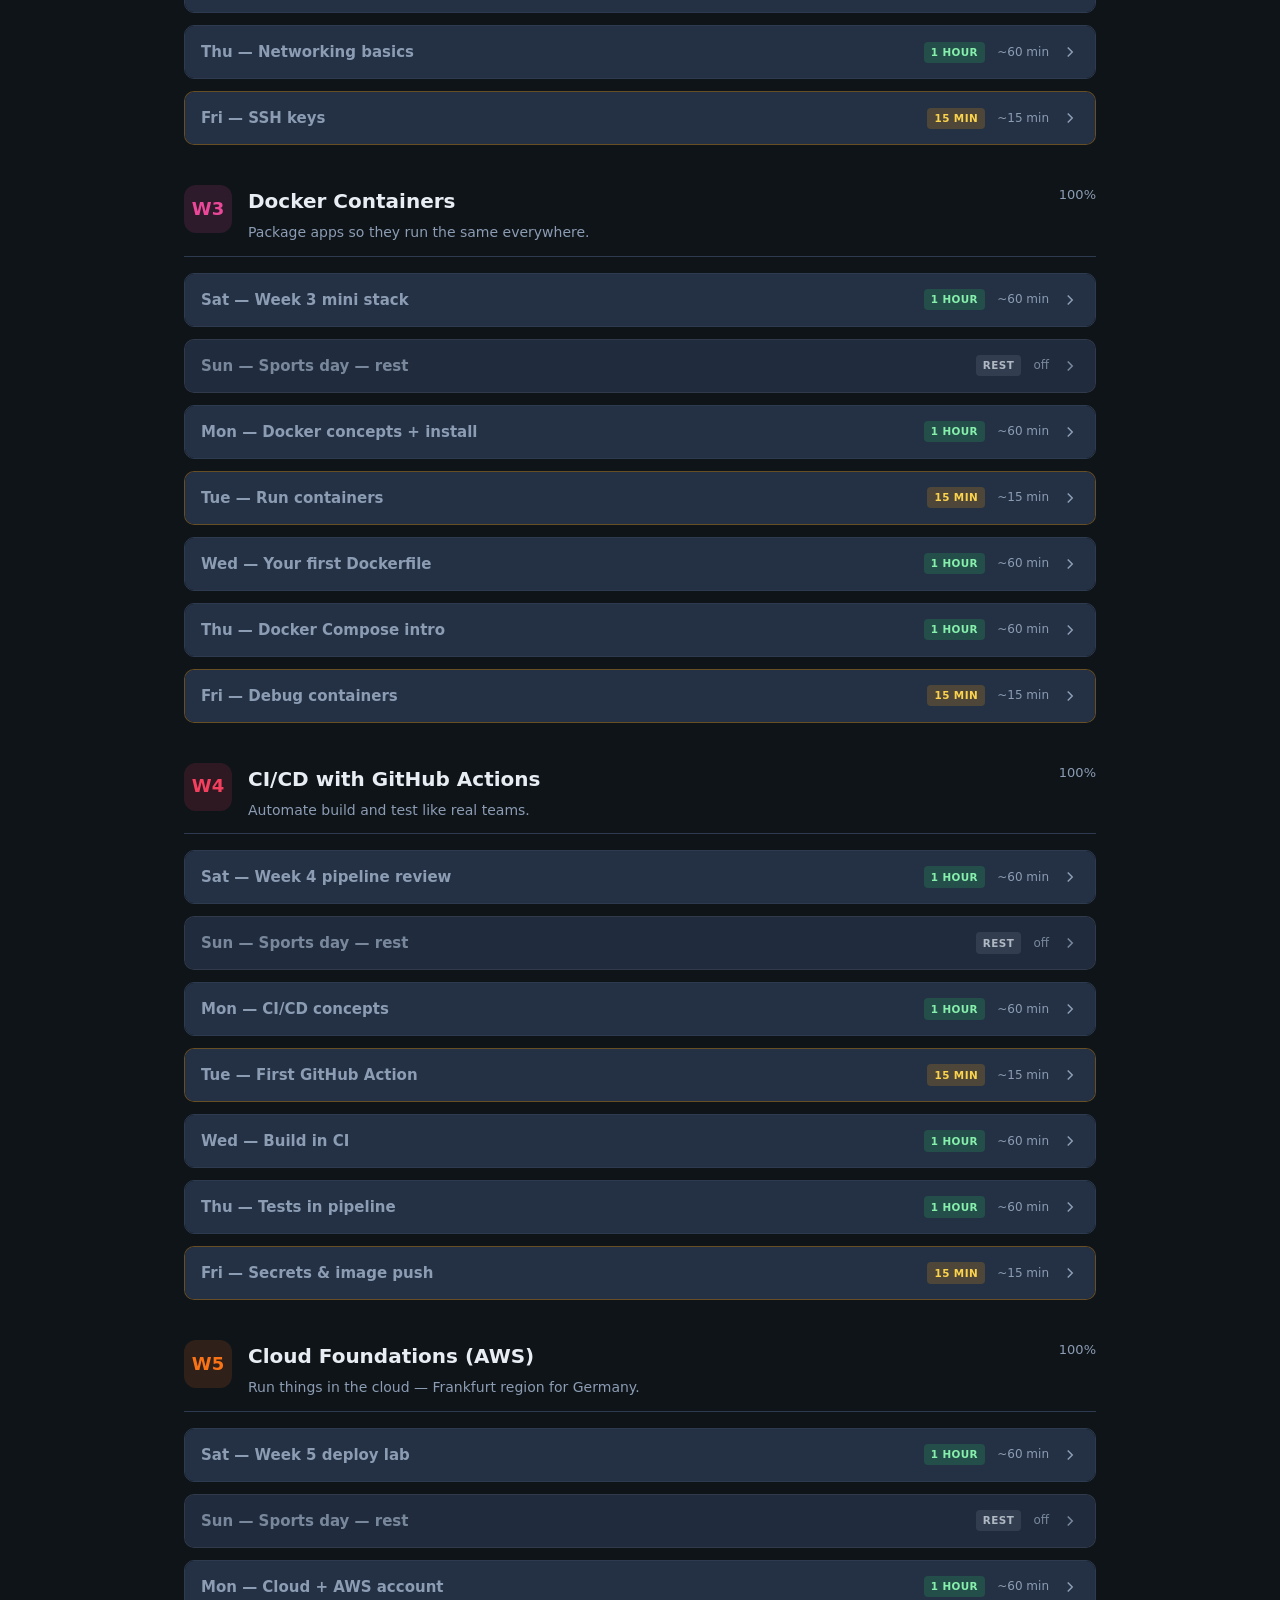
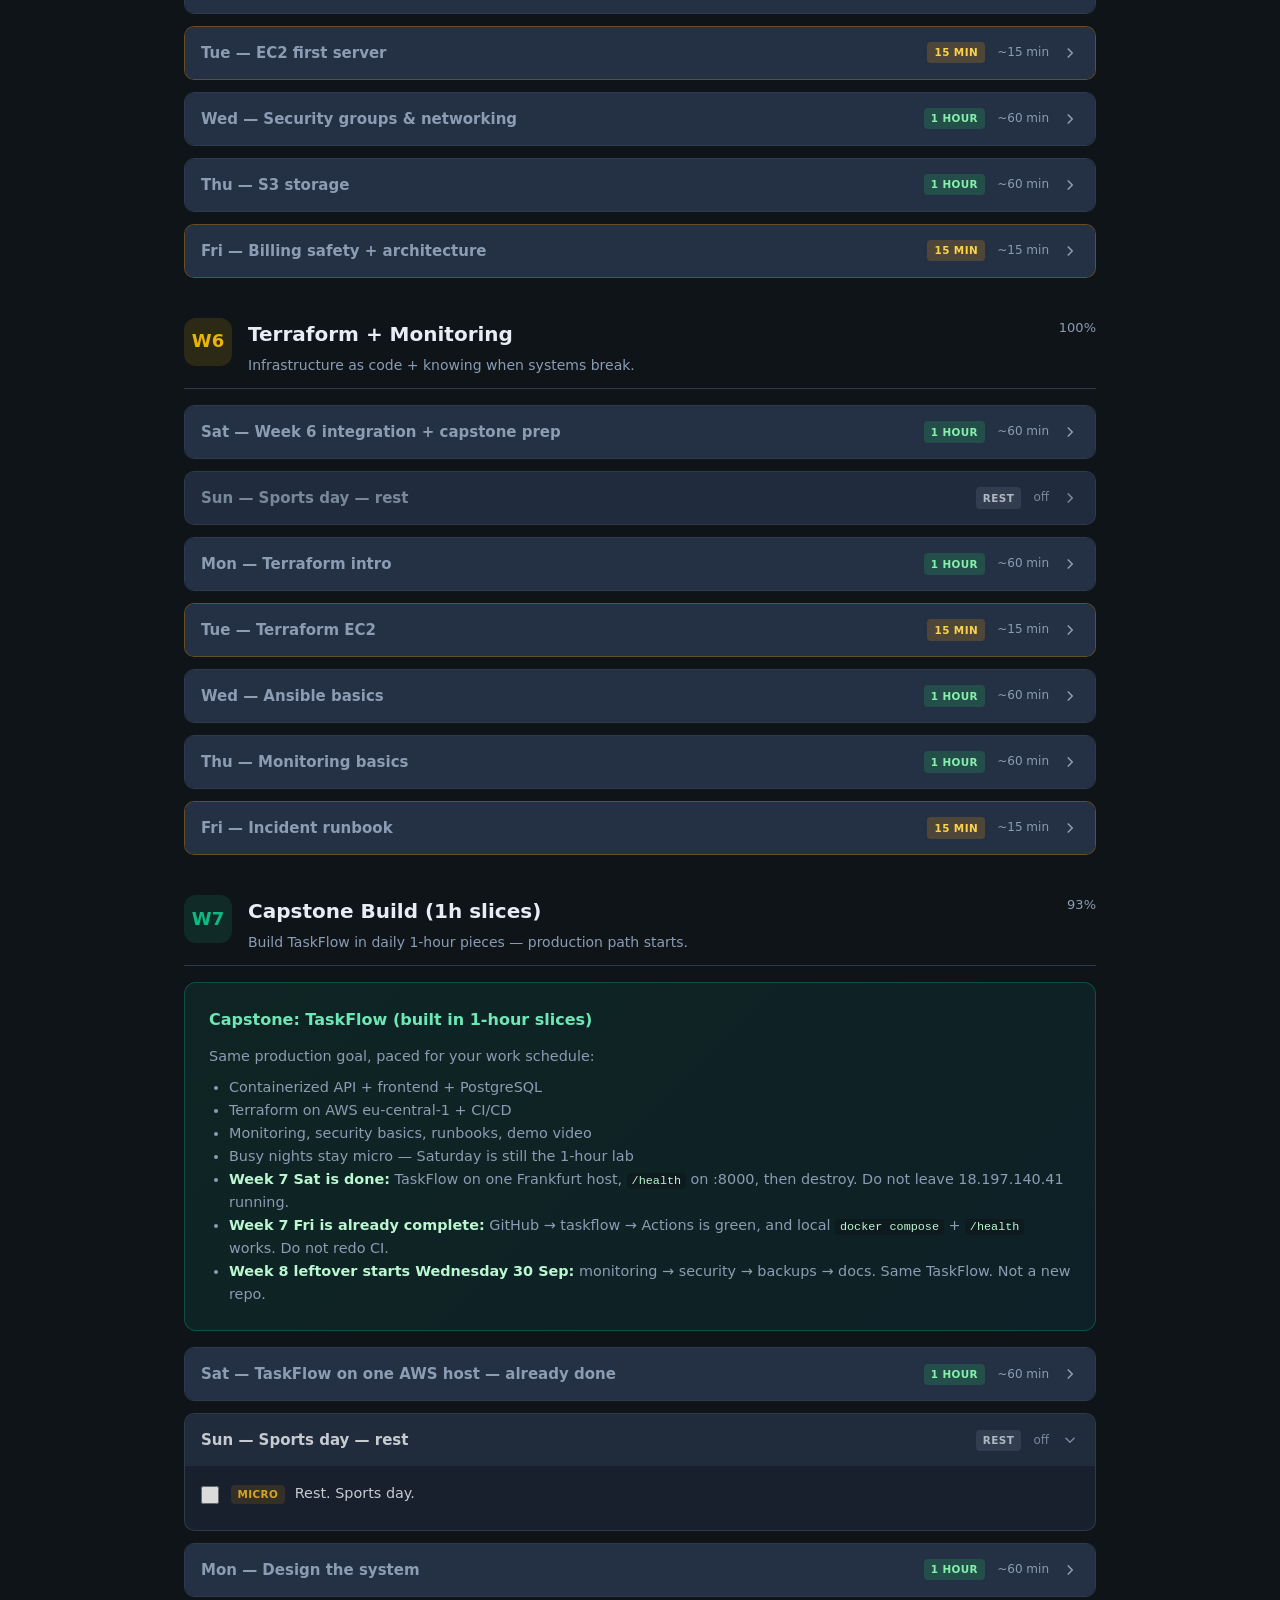
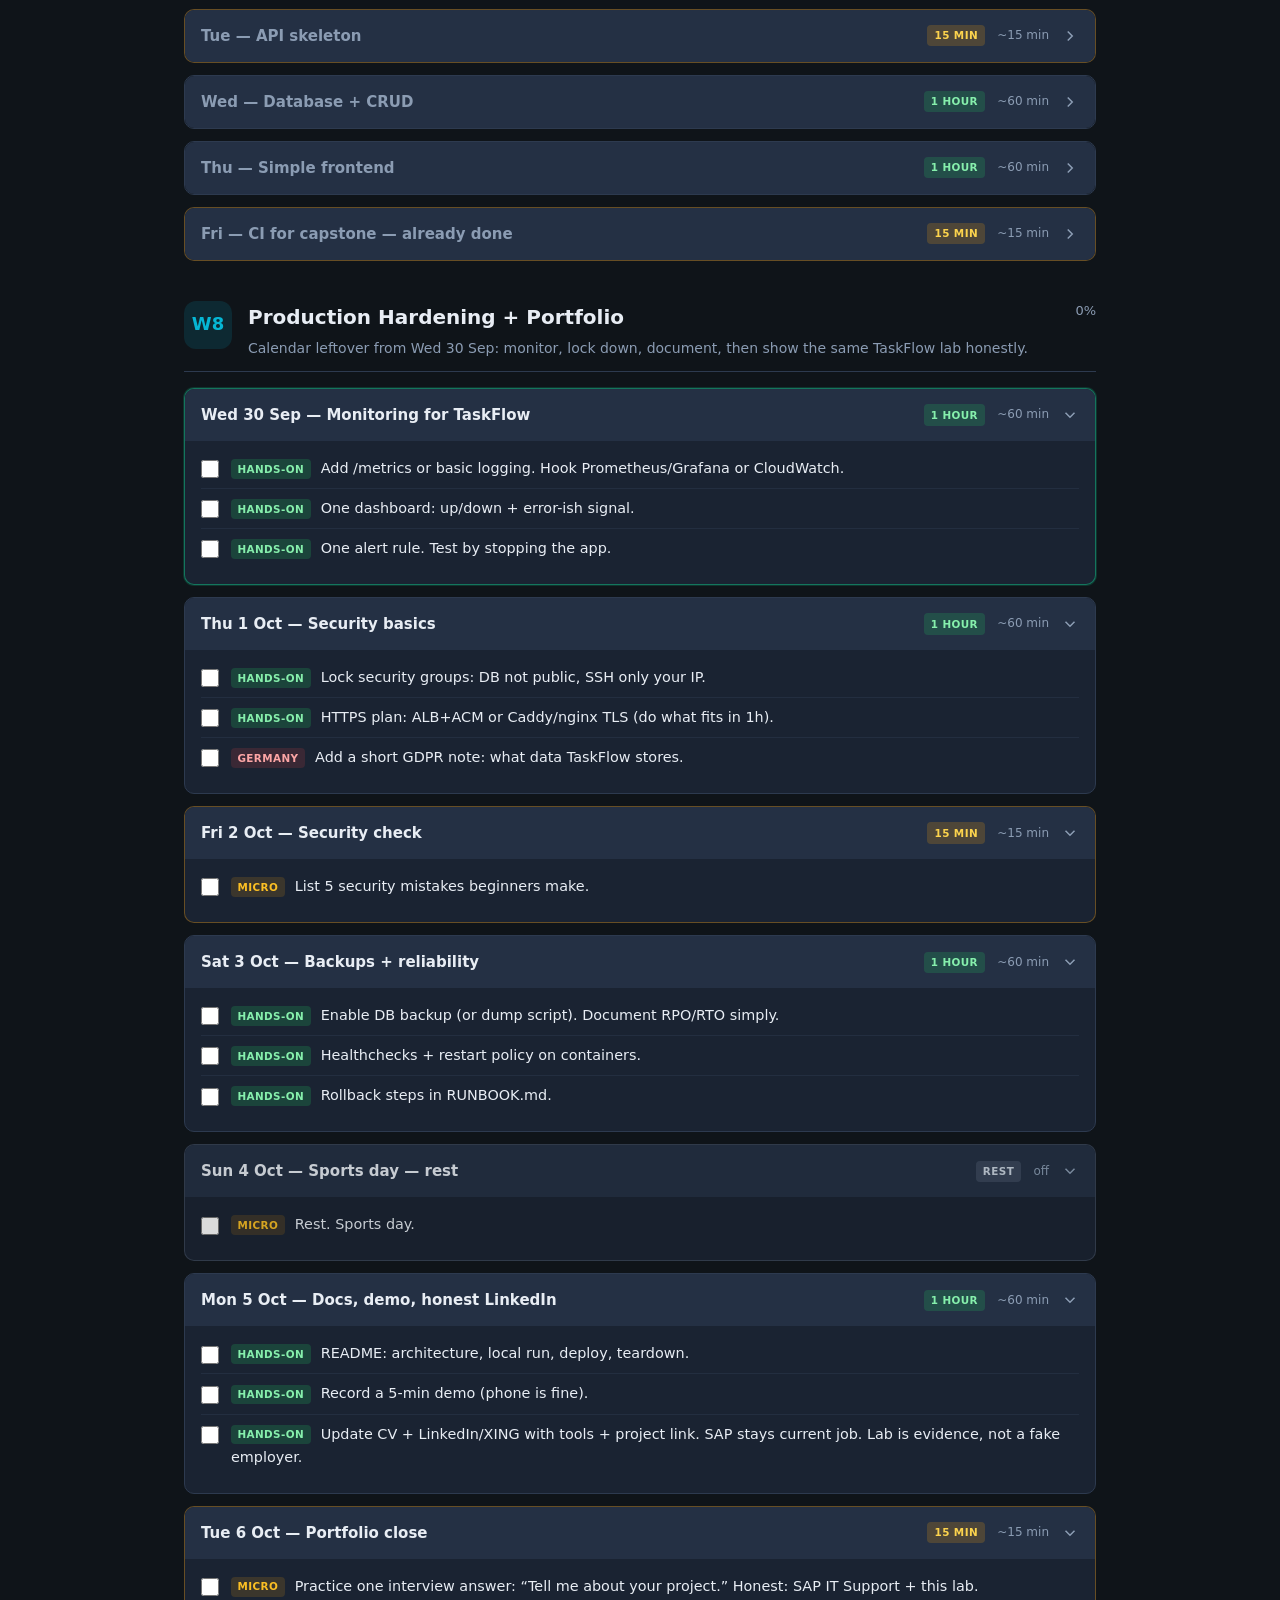
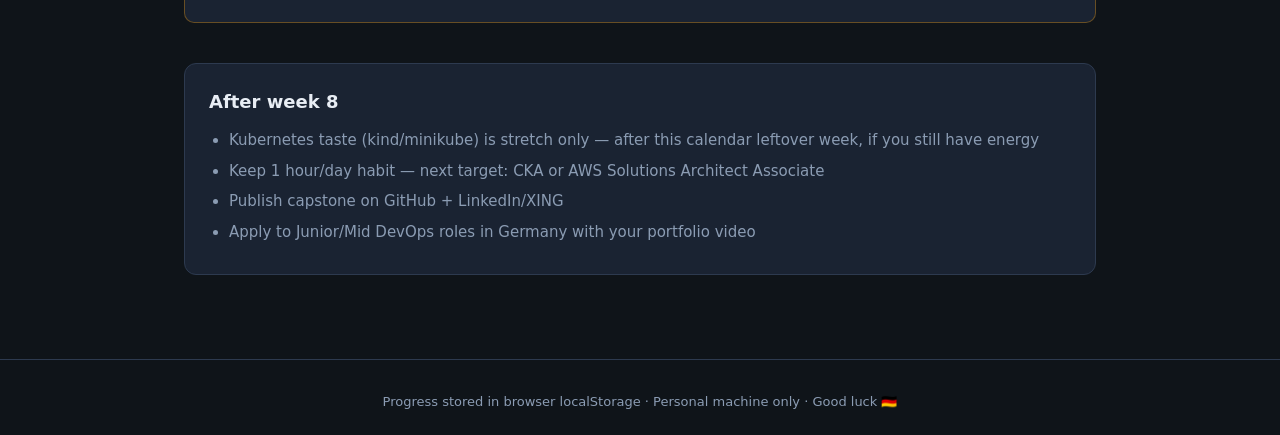
==== commit df26b77e: "Start the Wednesday monitoring lab: /metrics, Prometheus up/down, one alert. Full hour on one board." ====
--- a/devops-8-week-plan.html
+++ b/devops-8-week-plan.html
@@ -887,7 +887,7 @@
       <div class="dashboard-top">
         <div>
           <h2>Your progress</h2>
-          <p class="dashboard-sub">Week 7 Saturday AWS lab is done. Next leftover: Wednesday 30 Sep monitoring.</p>
+          <p class="dashboard-sub">Week 7 Saturday AWS lab is done. Wednesday monitoring lab is on — same TaskFlow, local compose.</p>
         </div>
         <div class="now-pill" id="now-pill">
           <span class="now-dot"></span>
@@ -896,14 +896,149 @@
       </div>
 
       <div class="leftover-card" id="leftover-card">
-        <div class="leftover-kicker" id="leftover-kicker">Today — Wed 30 Sep</div>
+        <div class="leftover-kicker" id="leftover-kicker">Lab is on — Wed 30 Sep</div>
         <div class="leftover-title" id="leftover-title">Finding leftover…</div>
         <p class="leftover-closed" id="leftover-closed">Week 7 Fri CI and Week 7 Sat AWS lab are closed.</p>
-        <p class="leftover-detail" id="leftover-detail">Next leftover is Wednesday 30 Sep: monitoring for TaskFlow.</p>
+        <p class="leftover-detail" id="leftover-detail">Wednesday monitoring: /metrics, one Prometheus graph (up/down), one alert. Stop the API to test. No Kubernetes. No AWS this hour.</p>
         <ol class="lab-hour" id="leftover-hour"></ol>
         <div class="remain-path" id="remain-path"></div>
-        <a class="leftover-jump" id="leftover-jump" href="#w8-wed">Open Wednesday 30 Sep</a>
+        <a class="leftover-jump" id="leftover-jump" href="#wednesday-lab">Open Wednesday lab</a>
       </div>
+
+      <section class="lab-board" id="wednesday-lab">
+        <h2>Wednesday lab is on — monitoring for TaskFlow</h2>
+        <p class="lab-timer">60 minutes. Stop at 60. Local compose only. No AWS. No GitHub Actions. No Kubernetes. No Grafana if the clock hits 60 — Prometheus graph is the dashboard.</p>
+
+        <div class="arch-row" aria-label="Monitoring architecture">
+          <div class="arch-box">
+            <strong>1. TaskFlow API</strong>
+            Already works.<br>
+            <code>/health</code> = heartbeat
+          </div>
+          <div class="arch-arrow" aria-hidden="true">→</div>
+          <div class="arch-box">
+            <strong>2. Prometheus</strong>
+            Outside the app.<br>
+            Scrapes <code>/metrics</code> every 15s
+          </div>
+          <div class="arch-arrow" aria-hidden="true">→</div>
+          <div class="arch-box">
+            <strong>3. You</strong>
+            One graph: up/down.<br>
+            One alert if scrape fails.
+          </div>
+        </div>
+
+        <div class="port-key">
+          <div><strong>/health</strong> App says “I am alive” (JSON 200). You already have this.</div>
+          <div><strong>/metrics</strong> Same alive, but in Prometheus text so the outside box can scrape it.</div>
+          <div><strong>up{job="taskflow"}</strong> Prometheus’s own score: 1 = scrape worked, 0 = API is gone.</div>
+        </div>
+
+        <h3>Picture (read once, 0–5 min)</h3>
+        <ul>
+          <li><code>/health</code> is inside the box. Monitoring is <strong style="color:var(--text)">outside</strong> the box, asking on a timer.</li>
+          <li>A dashboard is you looking at that outside box. An alert is the outside box shouting when the heartbeat stops.</li>
+          <li>Test is honest: stop the API on purpose. Graph goes to 0. Alert fires. Then start it again.</li>
+          <li>If EC2 <code>18.197.140.41</code> is still running, destroy it first from WSL <code>~/devops-lab/terraform/ec2-lab</code>. Do not monitor AWS this hour.</li>
+        </ul>
+
+        <div class="lab-now">
+          <h3>The whole hour — paste in order, stay in ~/taskflow</h3>
+          <p>If a command fails, paste the <strong style="color:var(--text)">text</strong> of the error. Do not send screenshots. Do not skip to Kubernetes.</p>
+          <div class="lab-code"># 0) safety — if this prints a host, destroy it from WSL, then come back
+# cd ~/devops-lab/terraform/ec2-lab && terraform destroy -auto-approve
+
+# 1) prove the API is still the same capstone
+cd ~/taskflow
+docker compose up -d
+curl -sS -o /dev/null -w "%{http_code}\n" http://127.0.0.1:8000/health
+# expect 200
+
+# 2) find the FastAPI file that already has /health
+grep -RIn --include='*.py' '/health' .
+
+# 3) in THAT file, next to /health, add (skip if /metrics already exists):
+# from fastapi.responses import PlainTextResponse
+# @app.get("/metrics")
+# def metrics():
+#     return PlainTextResponse("taskflow_up 1\n")
+
+# 4) write Prometheus config (two new files in ~/taskflow)
+cat > prometheus.yml << 'EOF'
+global:
+  scrape_interval: 15s
+  evaluation_interval: 15s
+rule_files:
+  - alerts.yml
+scrape_configs:
+  - job_name: taskflow
+    metrics_path: /metrics
+    static_configs:
+      - targets: ["api:8000"]
+EOF
+
+cat > alerts.yml << 'EOF'
+groups:
+  - name: taskflow
+    rules:
+      - alert: TaskFlowDown
+        expr: up{job="taskflow"} == 0
+        for: 30s
+        labels:
+          severity: critical
+        annotations:
+          summary: "TaskFlow API is down"
+EOF
+
+# 5) add this service to docker-compose.yml (same file as api/web/db).
+# If the API service is not named api, change targets and depends_on.
+#   prometheus:
+#     image: prom/prometheus:v2.54.1
+#     ports:
+#       - "9090:9090"
+#     volumes:
+#       - ./prometheus.yml:/etc/prometheus/prometheus.yml:ro
+#       - ./alerts.yml:/etc/prometheus/alerts.yml:ro
+#     command:
+#       - --config.file=/etc/prometheus/prometheus.yml
+#     depends_on:
+#       - api
+
+# 6) rebuild API if code is copied into the image, then start Prometheus
+docker compose up -d --build
+curl -sS http://127.0.0.1:8000/metrics
+# expect: taskflow_up 1
+
+# 7) dashboard = Prometheus UI (not Grafana this hour)
+# browser: http://127.0.0.1:9090
+# Query: up{job="taskflow"}     → 1
+# Status → Targets               → taskflow UP
+
+# 8) alert test — stop the API, wait ~45s, refresh Alerts
+docker compose stop api
+# Query again: up{job="taskflow"} → 0
+# Alerts → TaskFlowDown pending/firing
+docker compose start api
+# up back to 1. Tick the three Wednesday boxes. Stop.</div>
+        </div>
+
+        <h3>If something breaks (read the matching line)</h3>
+        <ul>
+          <li><code>/health</code> not 200 — <code>docker compose ps</code> and <code>docker compose logs api --tail 40</code>. Fix compose first. Do not add Prometheus yet.</li>
+          <li><code>/metrics</code> 404 — the route is not in the running container. Rebuild: <code>docker compose up -d --build api</code>.</li>
+          <li>Prometheus target DOWN while <code>/health</code> is 200 — you scraped <code>/health</code> (JSON). Path must be <code>/metrics</code>. Or the compose service is not named <code>api</code> — run <code>docker compose config --services</code> and fix <code>targets</code>.</li>
+          <li><code>bind: address already in use 9090</code> — something else owns 9090. Paste <code>ss -tlnp | grep 9090</code>.</li>
+          <li>Do not open GitHub Actions. Do not start kind/minikube. Do not add Grafana unless you still have minutes after the alert fires.</li>
+        </ul>
+
+        <h3>Three notes before you tick (55–60 min)</h3>
+        <ul>
+          <li><code>/health</code> = inside. Prometheus = outside, on a timer.</li>
+          <li><code>up == 1</code> means the scrape worked. <code>up == 0</code> means the API process is gone.</li>
+          <li>An alert is a rule on that number, not a feeling. You proved it by stopping the container.</li>
+        </ul>
+      </section>
 
       <section class="lab-board" id="saturday-lab" hidden>
         <h2>Saturday lab is on — TaskFlow on one AWS host</h2>
@@ -1086,7 +1221,7 @@
     <section class="card">
       <h2>How to use this with your tutor (me)</h2>
       <ul>
-        <li>This leftover week: <em>“Wednesday 30 Sep — monitoring”</em> for the same TaskFlow capstone</li>
+        <li>This sitting: <em>“Wednesday monitoring lab is on”</em> — same TaskFlow, local compose, Prometheus up/down</li>
         <li>Follow the calendar dates below (missed days were skipped)</li>
         <li>I teach that day’s lesson step by step</li>
         <li>You paste errors / screenshots text — we fix together</li>
@@ -1942,9 +2077,9 @@
     function leftoverHourSteps(leftover) {
       if (leftover && leftover.week.week === 8 && leftover.day.day === "Wed") {
         return [
-          ["0–5 min", "Picture: /health means up; monitoring means you can see it from outside the box."],
-          ["5–50 min", "Add /metrics or basic logs. One dashboard: up/down. One alert. Test by stopping the app."],
-          ["50–60 min", "Three notes. Tick Wednesday 30 Sep. Do not start Kubernetes."]
+          ["0–5 min", "Picture: /health is inside. Prometheus is outside, on a timer. Prove local :8000/health is 200. Destroy leftover EC2 if it is still up."],
+          ["5–50 min", "Add /metrics. Add Prometheus + one graph (up). One alert. Stop api. See 0. Start api again."],
+          ["50–60 min", "Three notes. Tick Wednesday 30 Sep. No Kubernetes. No Grafana if the clock hit 60."]
         ];
       }
       if (!leftover) return [];
@@ -1969,14 +2104,14 @@
       const isW7Sat = leftover.week.week === 7 && leftover.day.day === "Sat";
       const isW8Wed = leftover.week.week === 8 && leftover.day.day === "Wed";
       return {
-        kicker: isW8Wed ? "Today — Wed 30 Sep" : isW7Sat ? "Week 7 Saturday is closed" : "Next leftover sitting",
+        kicker: isW8Wed ? "Lab is on — Wed 30 Sep" : isW7Sat ? "Week 7 Saturday is closed" : "Next leftover sitting",
         title: `Week ${leftover.week.week} · ${leftover.day.date || leftover.day.day} — ${leftover.day.label}`,
         closed: "Week 7 Fri CI and Week 7 Sat AWS lab are closed. Do not redo YAML. Do not leave the EC2 running.",
         detail: isW8Wed
-          ? "One hour: /metrics or logs, one dashboard (up/down), one alert. Test by stopping the app. No Kubernetes this sitting."
+          ? "Local compose only. Add /metrics, one Prometheus graph (up/down), one alert. Stop the API to test. No Kubernetes. No AWS this hour."
           : leftover.tasks.map((t) => t.text).join(" "),
-        href: `#w${leftover.week.week}-${leftover.day.day.toLowerCase()}`,
-        jump: isW8Wed ? "Open Wednesday 30 Sep" : "Open that day",
+        href: isW8Wed ? "#wednesday-lab" : `#w${leftover.week.week}-${leftover.day.day.toLowerCase()}`,
+        jump: isW8Wed ? "Open Wednesday lab" : "Open that day",
         hour: leftoverHourSteps(leftover)
       };
     }
@@ -2236,16 +2371,21 @@
         leftoverHour.style.display = copy.hour && copy.hour.length ? "" : "none";
       }
       renderRemainPath(leftover);
-      const labBoard = document.getElementById("saturday-lab");
-      if (labBoard) {
-        const showLab = leftover && leftover.week.week === 7 && leftover.day.day === "Sat";
-        labBoard.hidden = !showLab;
+      const satLab = document.getElementById("saturday-lab");
+      if (satLab) {
+        satLab.hidden = !(leftover && leftover.week.week === 7 && leftover.day.day === "Sat");
+      }
+      const wedLab = document.getElementById("wednesday-lab");
+      if (wedLab) {
+        wedLab.hidden = !(leftover && leftover.week.week === 8 && leftover.day.day === "Wed");
       }
 
       const nowText = document.getElementById("now-text");
       if (nowText) {
         if (pct === 100) {
           nowText.textContent = "Plan complete — ship the portfolio";
+        } else if (leftover && leftover.week.week === 8 && leftover.day.day === "Wed") {
+          nowText.textContent = "Start: W8 Wed monitoring";
         } else if (leftover && leftover.week.week === 7 && leftover.day.day === "Sat") {
           nowText.textContent = "Start: W7 Sat lab";
         } else if (leftover) {
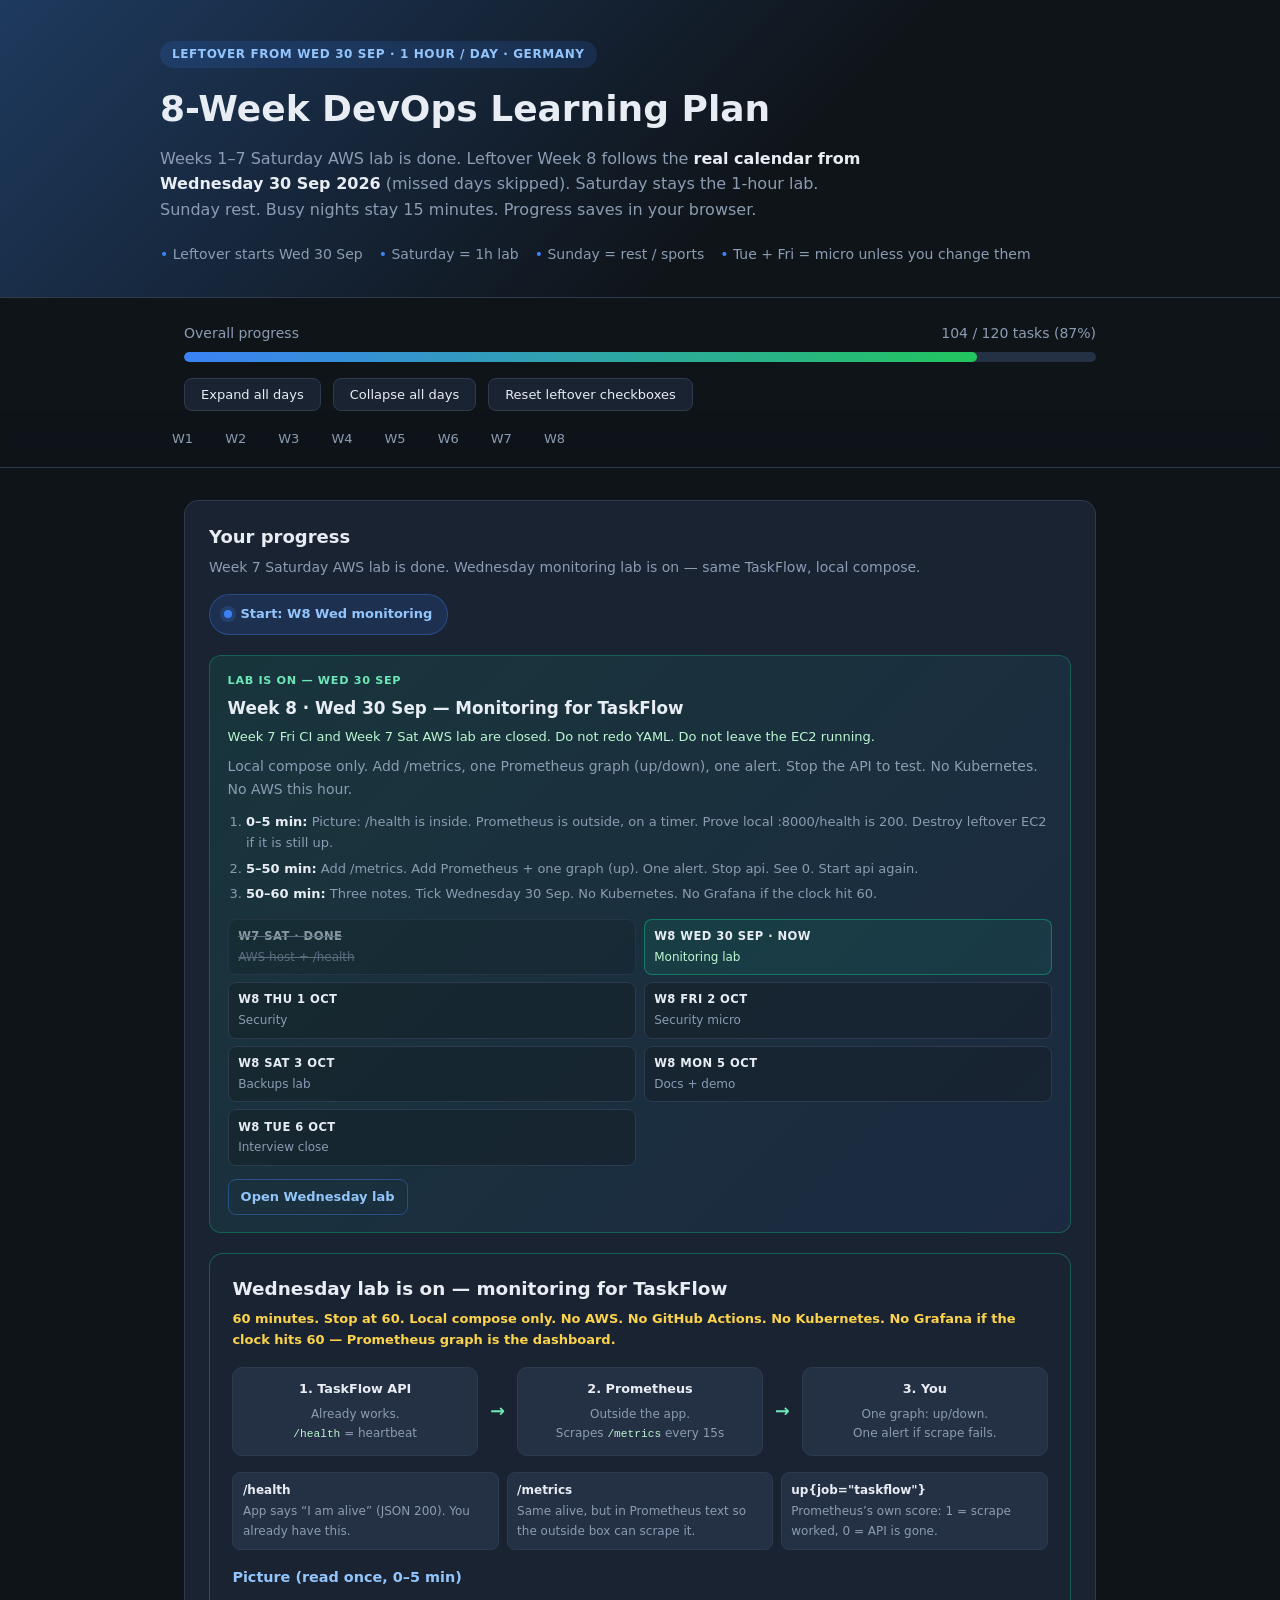
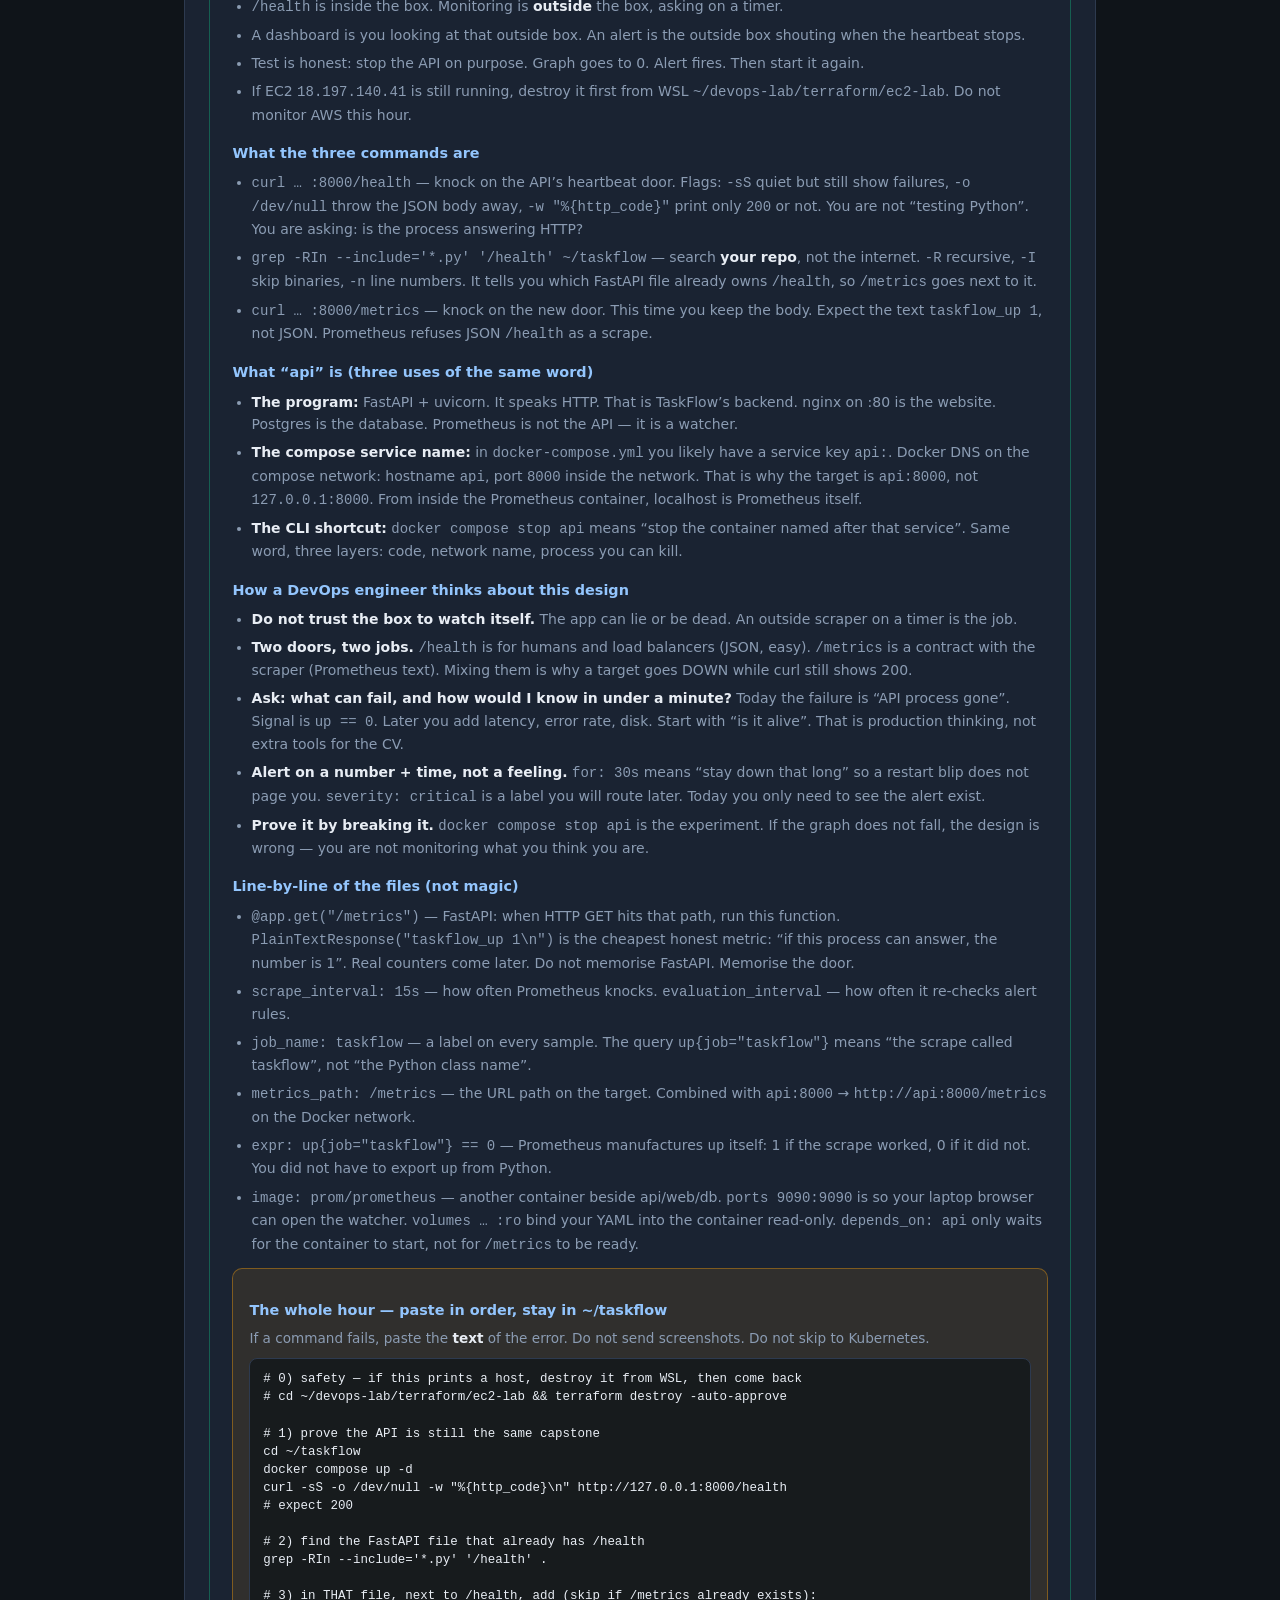
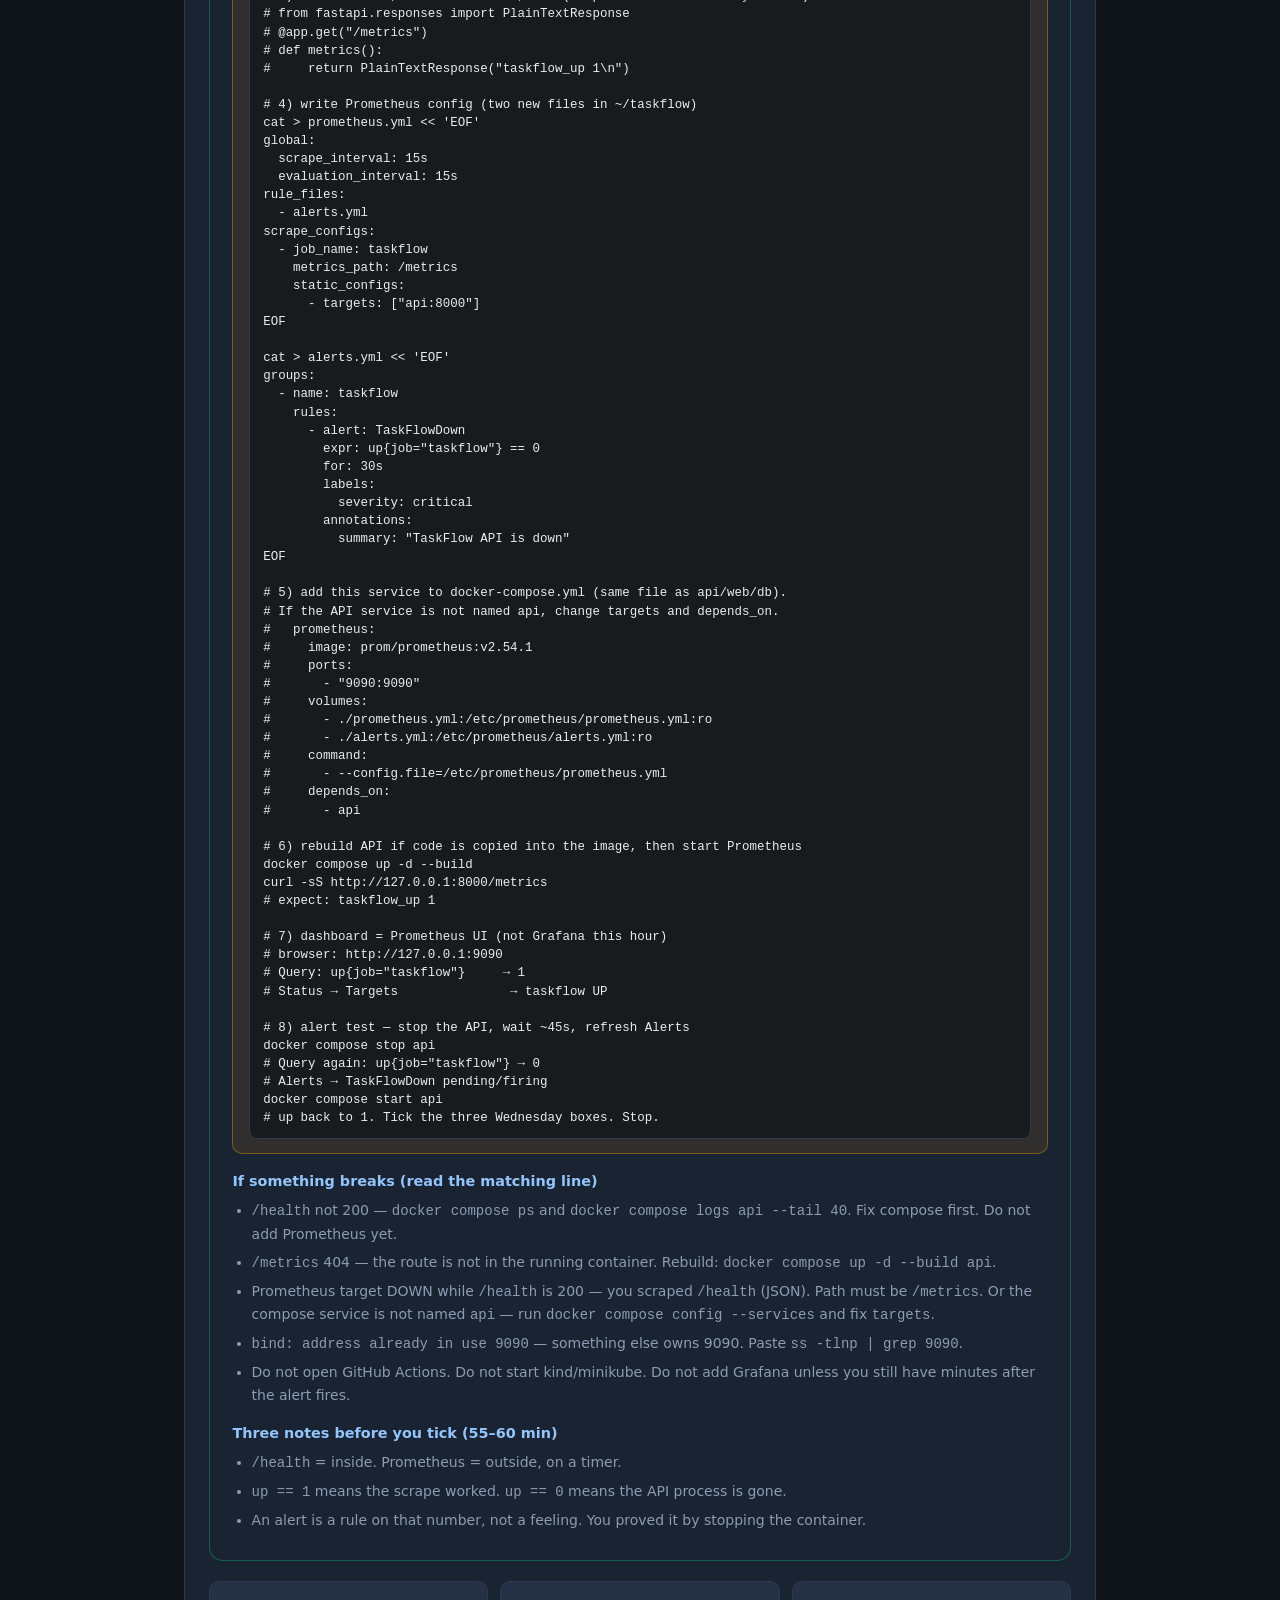
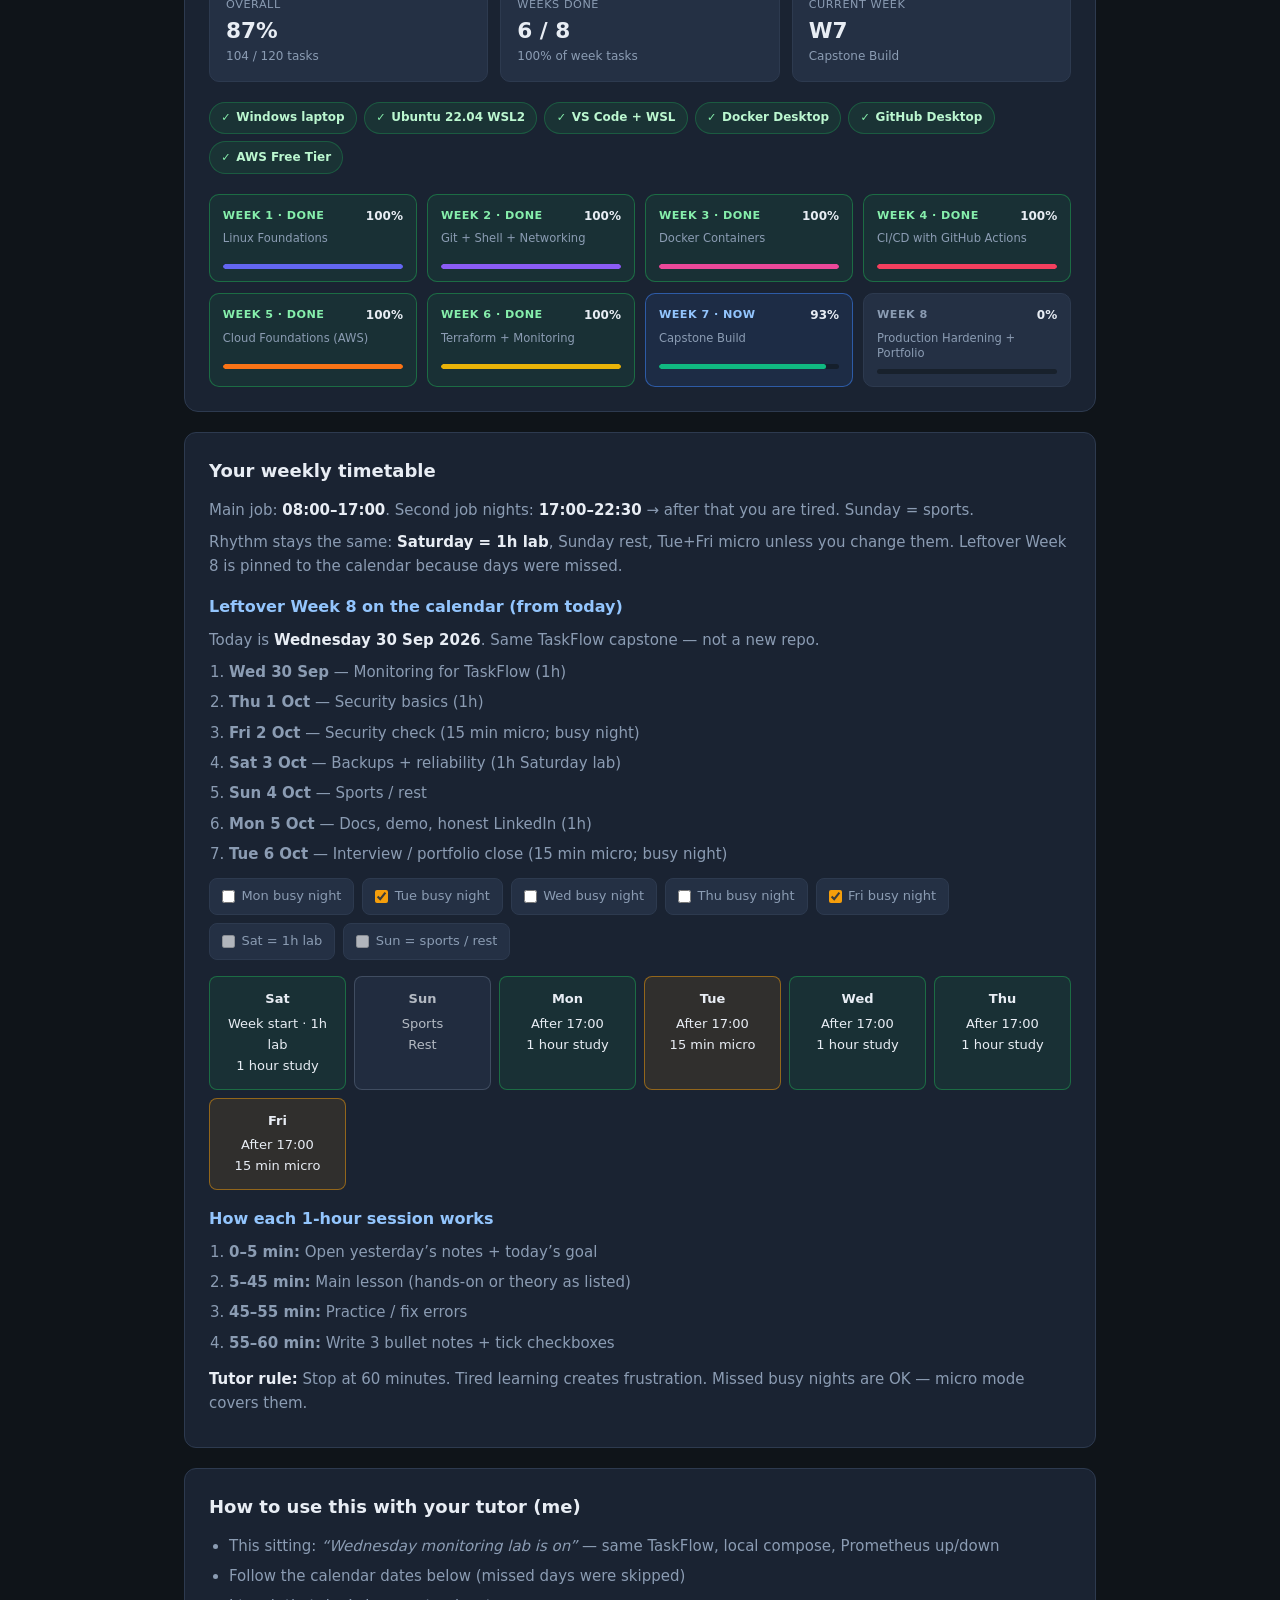
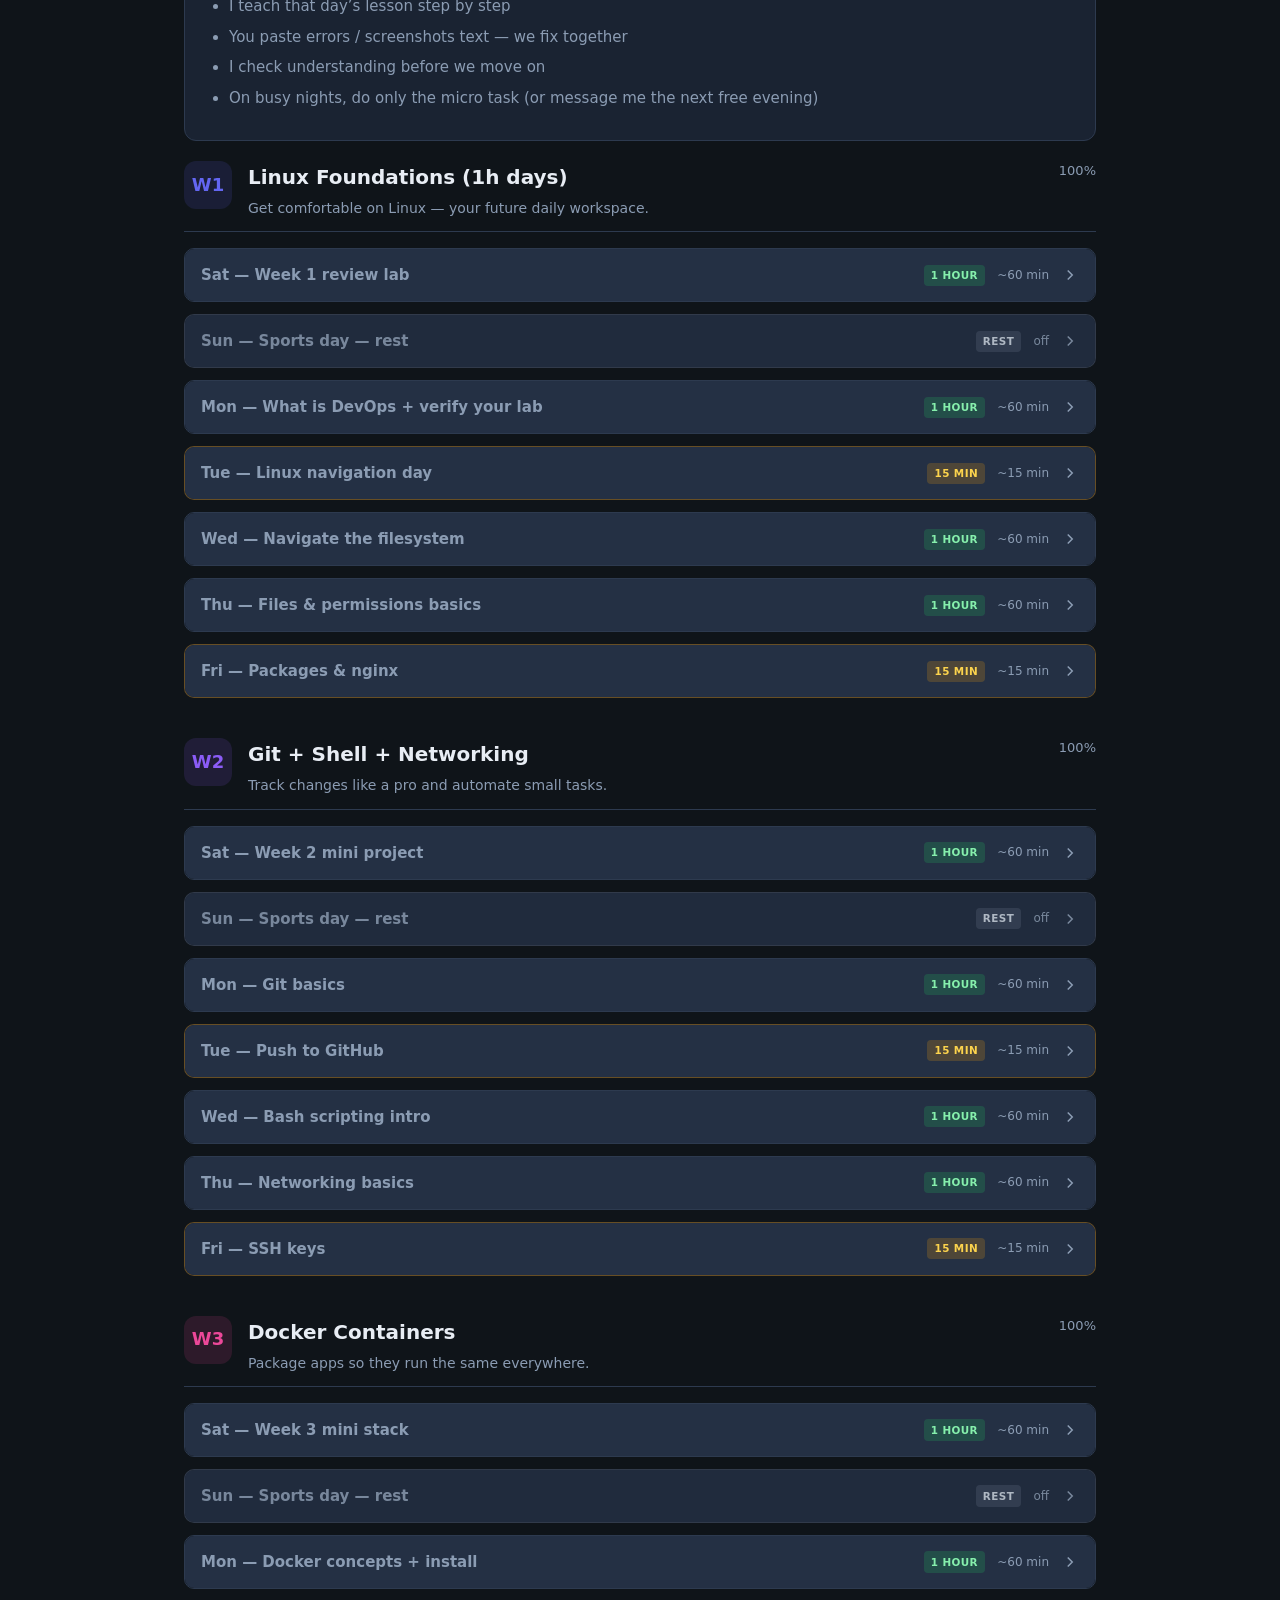
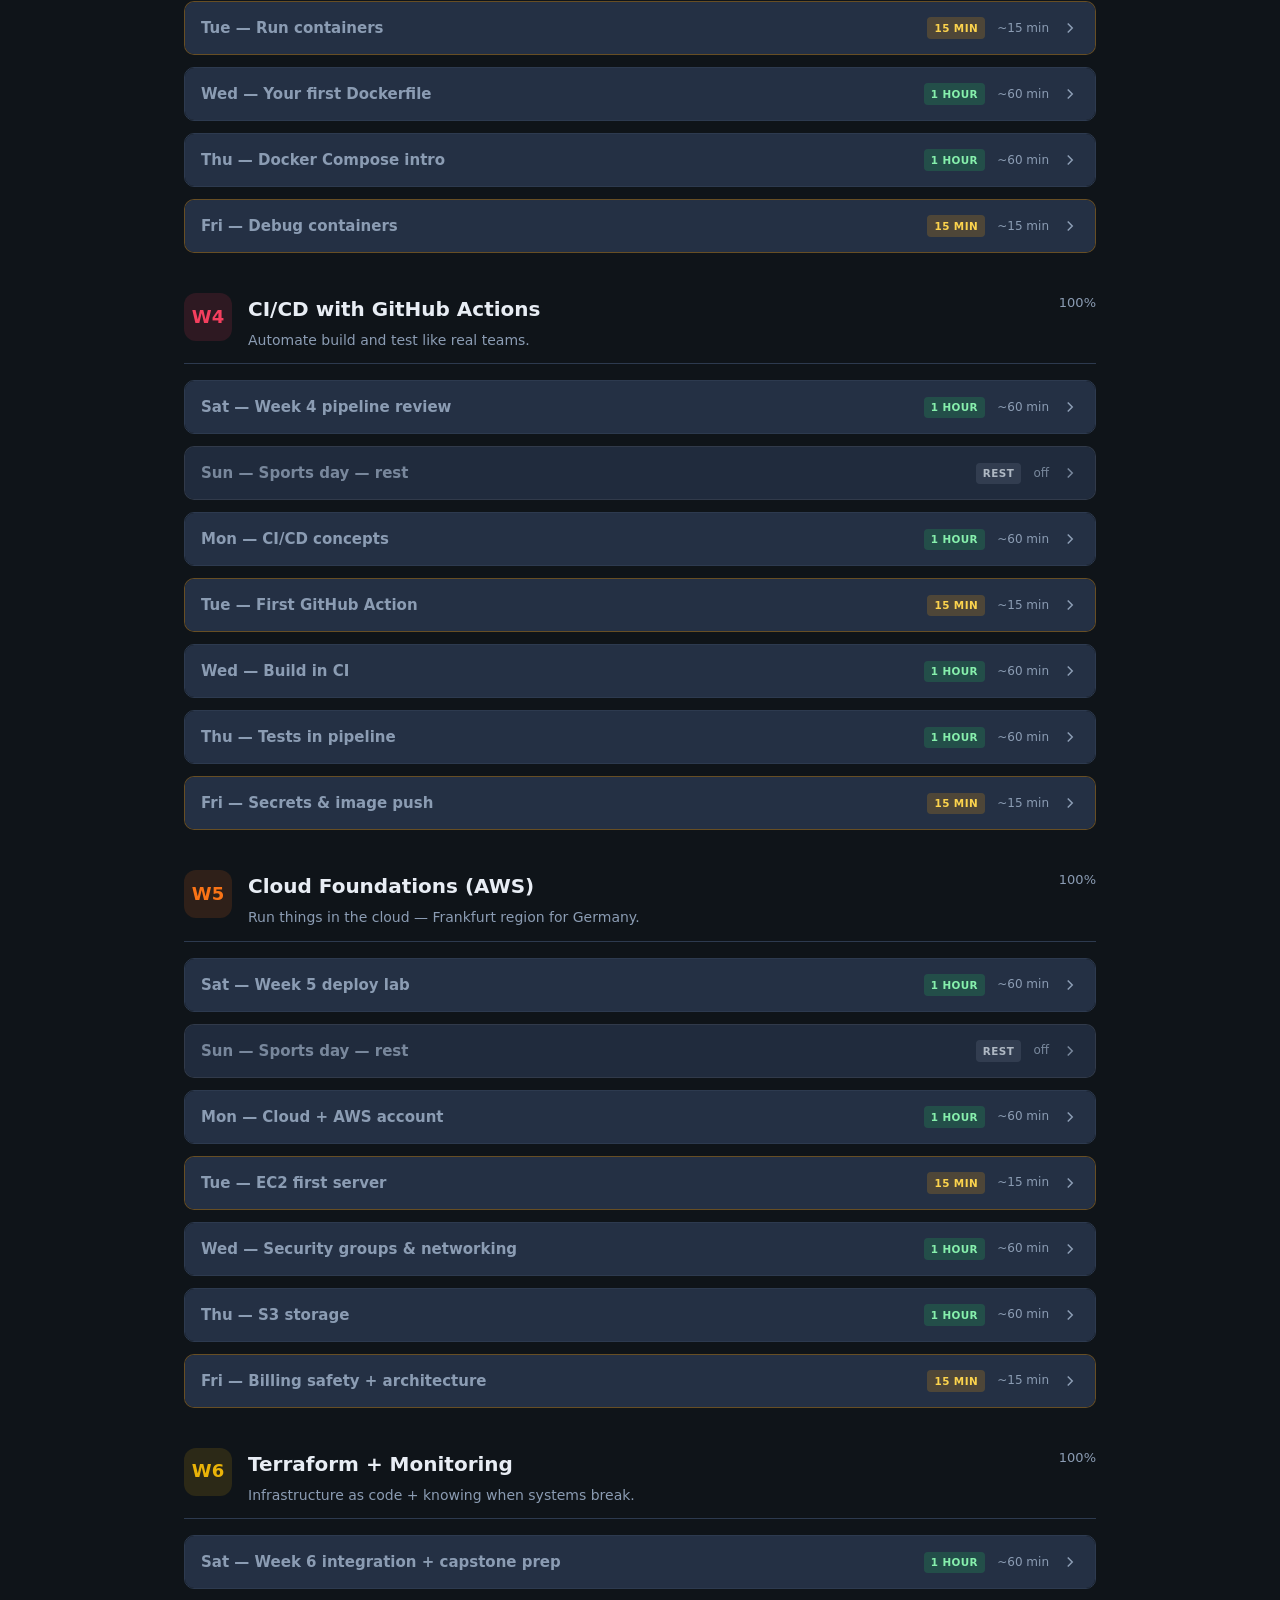
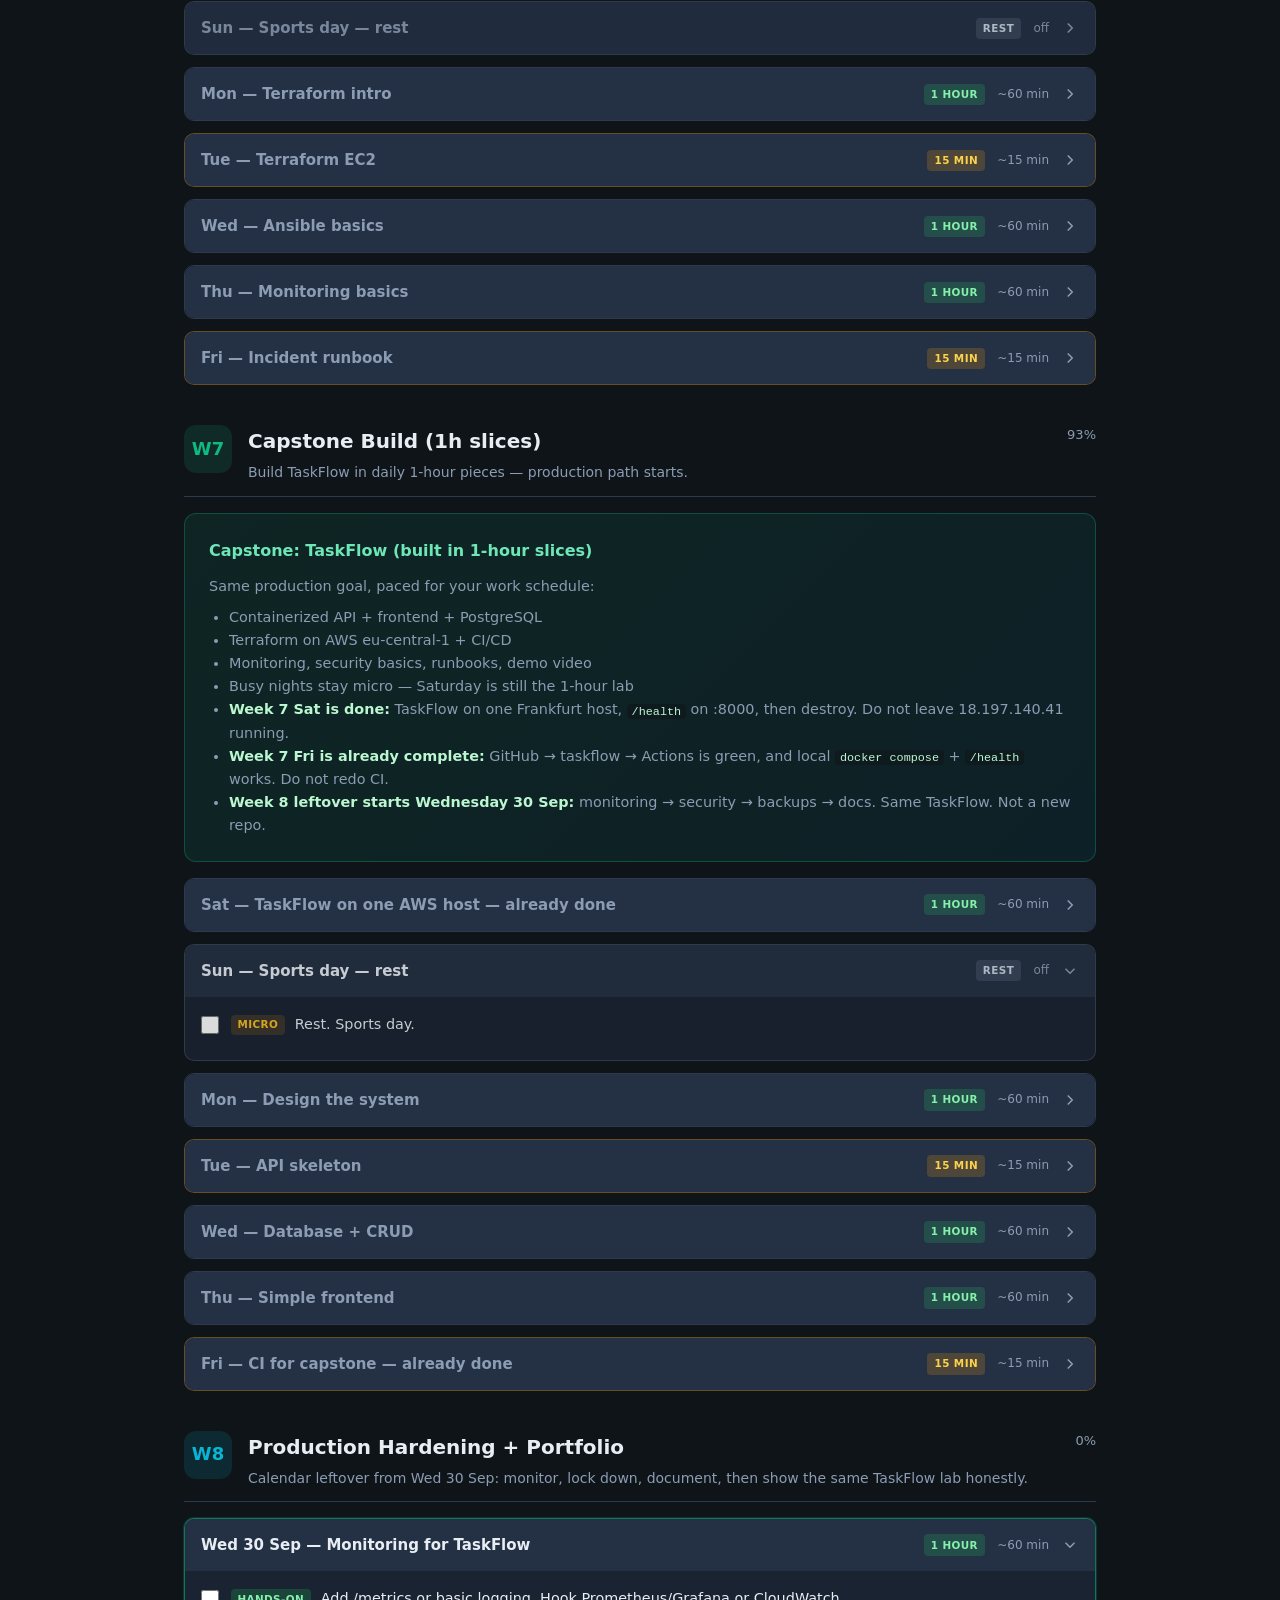
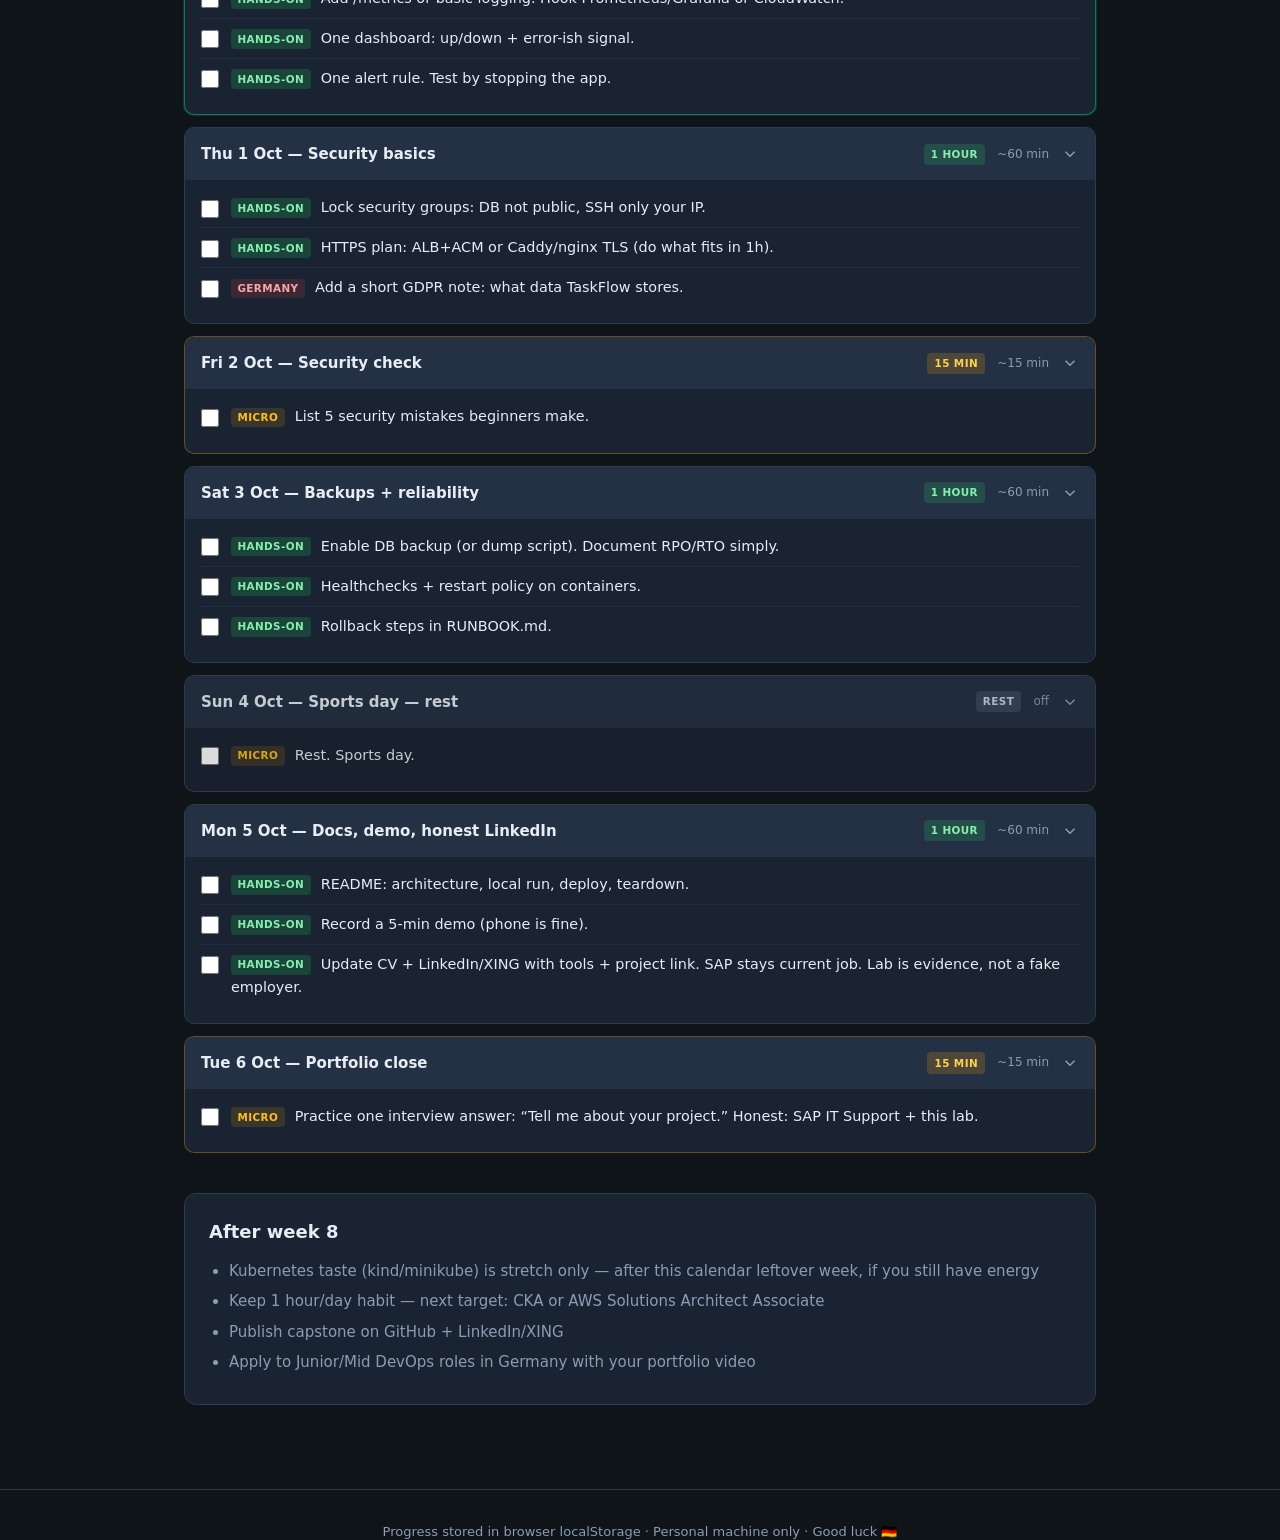
==== commit 4bdcbf22: "Teach the Wednesday curls, what api means, and how to design the watcher. Line-by-line of /metrics, " ====
--- a/devops-8-week-plan.html
+++ b/devops-8-week-plan.html
@@ -941,6 +941,39 @@
           <li>A dashboard is you looking at that outside box. An alert is the outside box shouting when the heartbeat stops.</li>
           <li>Test is honest: stop the API on purpose. Graph goes to 0. Alert fires. Then start it again.</li>
           <li>If EC2 <code>18.197.140.41</code> is still running, destroy it first from WSL <code>~/devops-lab/terraform/ec2-lab</code>. Do not monitor AWS this hour.</li>
+        </ul>
+
+        <h3>What the three commands are</h3>
+        <ul>
+          <li><code>curl … :8000/health</code> — knock on the API’s heartbeat door. Flags: <code>-sS</code> quiet but still show failures, <code>-o /dev/null</code> throw the JSON body away, <code>-w "%{http_code}"</code> print only <code>200</code> or not. You are not “testing Python”. You are asking: is the process answering HTTP?</li>
+          <li><code>grep -RIn --include='*.py' '/health' ~/taskflow</code> — search <strong style="color:var(--text)">your repo</strong>, not the internet. <code>-R</code> recursive, <code>-I</code> skip binaries, <code>-n</code> line numbers. It tells you which FastAPI file already owns <code>/health</code>, so <code>/metrics</code> goes next to it.</li>
+          <li><code>curl … :8000/metrics</code> — knock on the new door. This time you keep the body. Expect the text <code>taskflow_up 1</code>, not JSON. Prometheus refuses JSON <code>/health</code> as a scrape.</li>
+        </ul>
+
+        <h3>What “api” is (three uses of the same word)</h3>
+        <ul>
+          <li><strong style="color:var(--text)">The program:</strong> FastAPI + uvicorn. It speaks HTTP. That is TaskFlow’s backend. nginx on :80 is the website. Postgres is the database. Prometheus is not the API — it is a watcher.</li>
+          <li><strong style="color:var(--text)">The compose service name:</strong> in <code>docker-compose.yml</code> you likely have a service key <code>api:</code>. Docker DNS on the compose network: hostname <code>api</code>, port <code>8000</code> inside the network. That is why the target is <code>api:8000</code>, not <code>127.0.0.1:8000</code>. From inside the Prometheus container, localhost is Prometheus itself.</li>
+          <li><strong style="color:var(--text)">The CLI shortcut:</strong> <code>docker compose stop api</code> means “stop the container named after that service”. Same word, three layers: code, network name, process you can kill.</li>
+        </ul>
+
+        <h3>How a DevOps engineer thinks about this design</h3>
+        <ul>
+          <li><strong style="color:var(--text)">Do not trust the box to watch itself.</strong> The app can lie or be dead. An outside scraper on a timer is the job.</li>
+          <li><strong style="color:var(--text)">Two doors, two jobs.</strong> <code>/health</code> is for humans and load balancers (JSON, easy). <code>/metrics</code> is a contract with the scraper (Prometheus text). Mixing them is why a target goes DOWN while curl still shows 200.</li>
+          <li><strong style="color:var(--text)">Ask: what can fail, and how would I know in under a minute?</strong> Today the failure is “API process gone”. Signal is <code>up == 0</code>. Later you add latency, error rate, disk. Start with “is it alive”. That is production thinking, not extra tools for the CV.</li>
+          <li><strong style="color:var(--text)">Alert on a number + time, not a feeling.</strong> <code>for: 30s</code> means “stay down that long” so a restart blip does not page you. <code>severity: critical</code> is a label you will route later. Today you only need to see the alert exist.</li>
+          <li><strong style="color:var(--text)">Prove it by breaking it.</strong> <code>docker compose stop api</code> is the experiment. If the graph does not fall, the design is wrong — you are not monitoring what you think you are.</li>
+        </ul>
+
+        <h3>Line-by-line of the files (not magic)</h3>
+        <ul>
+          <li><code>@app.get("/metrics")</code> — FastAPI: when HTTP GET hits that path, run this function. <code>PlainTextResponse("taskflow_up 1\n")</code> is the cheapest honest metric: “if this process can answer, the number is 1”. Real counters come later. Do not memorise FastAPI. Memorise the door.</li>
+          <li><code>scrape_interval: 15s</code> — how often Prometheus knocks. <code>evaluation_interval</code> — how often it re-checks alert rules.</li>
+          <li><code>job_name: taskflow</code> — a label on every sample. The query <code>up{job="taskflow"}</code> means “the scrape called taskflow”, not “the Python class name”.</li>
+          <li><code>metrics_path: /metrics</code> — the URL path on the target. Combined with <code>api:8000</code> → <code>http://api:8000/metrics</code> on the Docker network.</li>
+          <li><code>expr: up{job="taskflow"} == 0</code> — Prometheus manufactures <code>up</code> itself: 1 if the scrape worked, 0 if it did not. You did not have to export <code>up</code> from Python.</li>
+          <li><code>image: prom/prometheus</code> — another container beside api/web/db. <code>ports 9090:9090</code> is so your laptop browser can open the watcher. <code>volumes … :ro</code> bind your YAML into the container read-only. <code>depends_on: api</code> only waits for the container to start, not for <code>/metrics</code> to be ready.</li>
         </ul>
 
         <div class="lab-now">
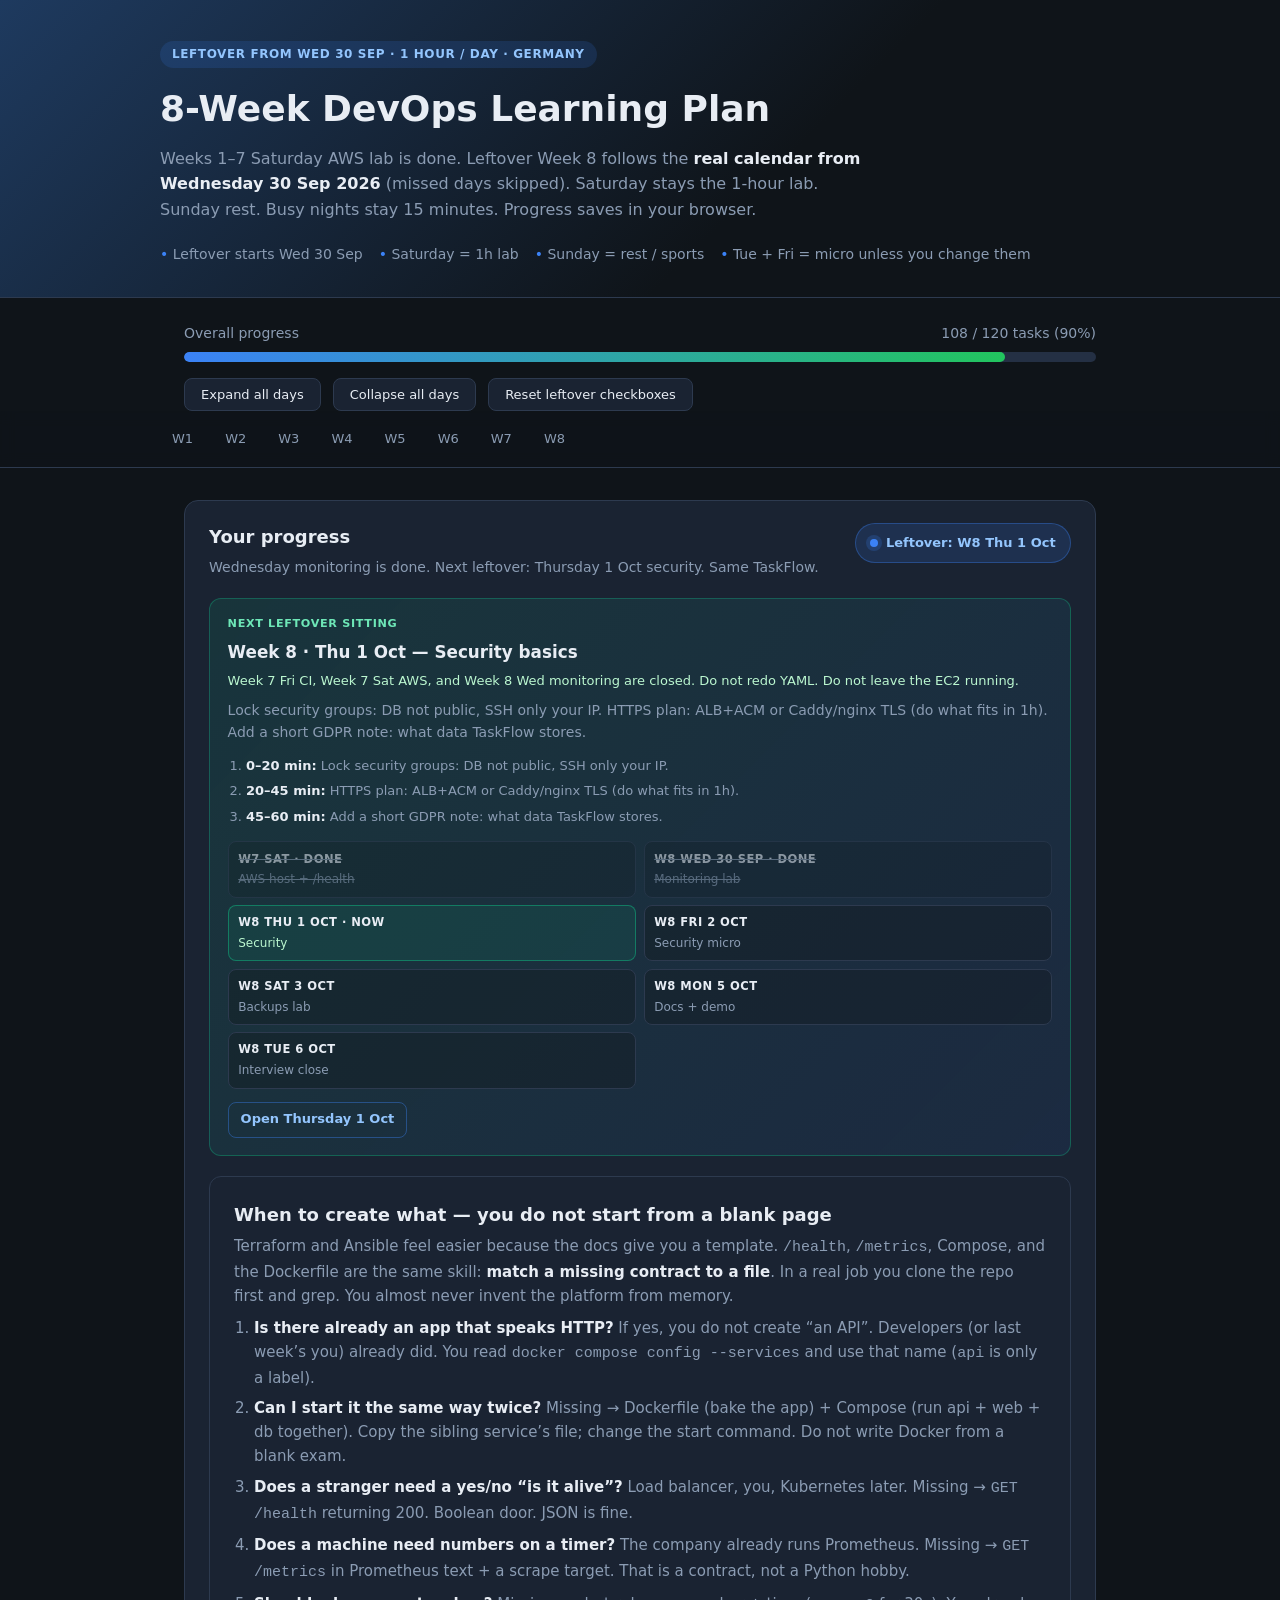
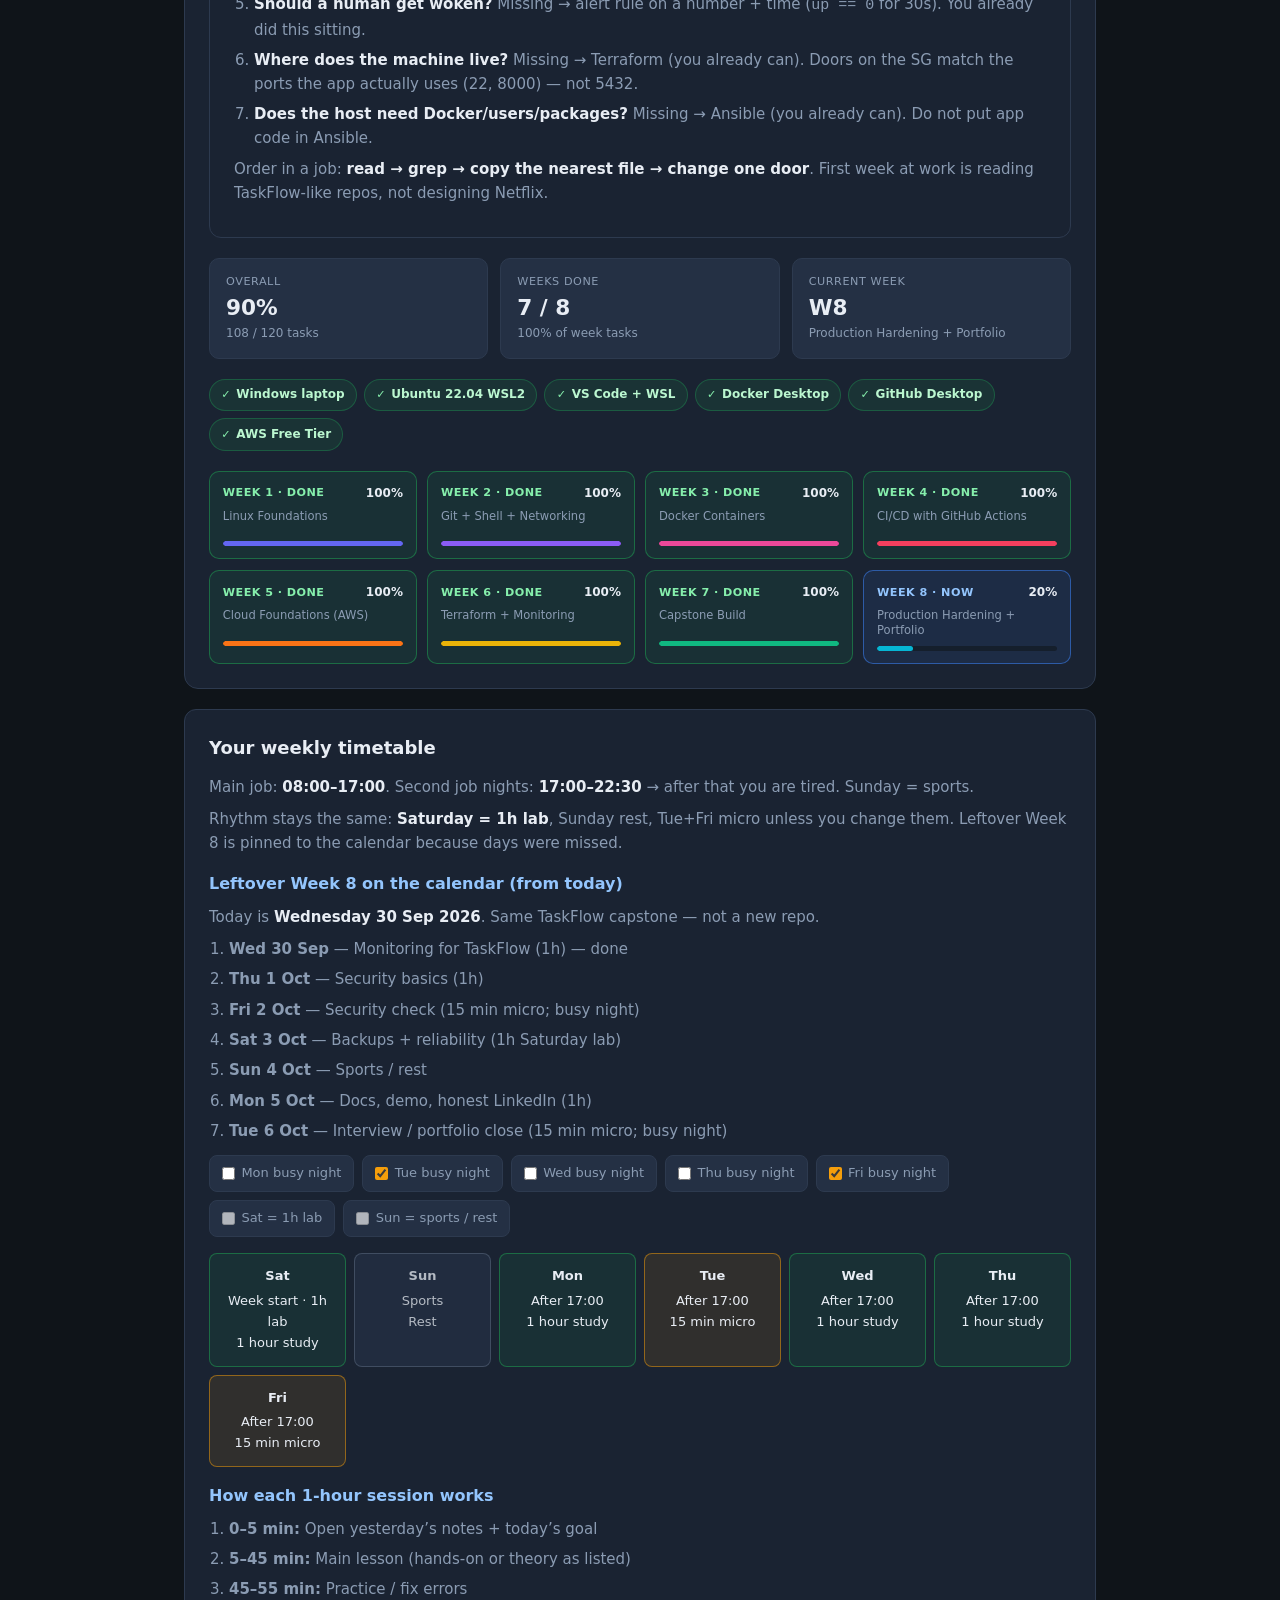
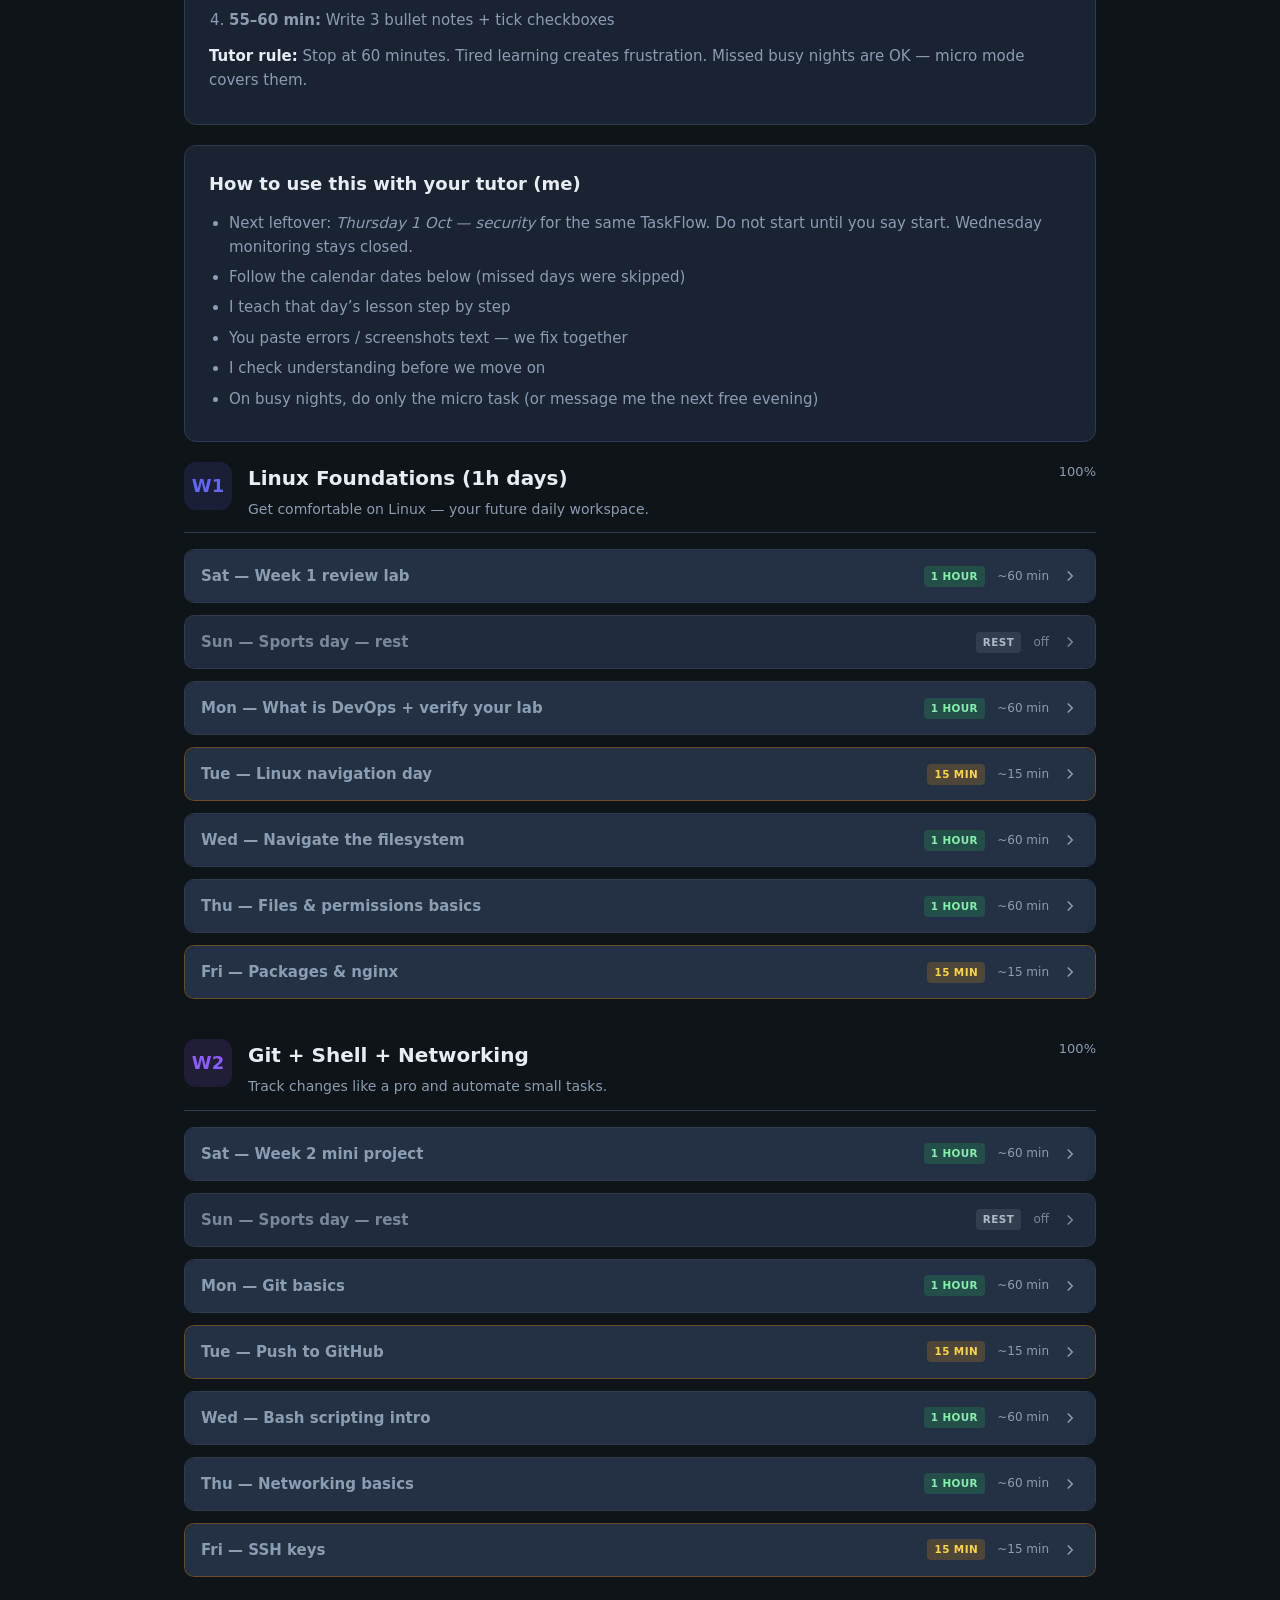
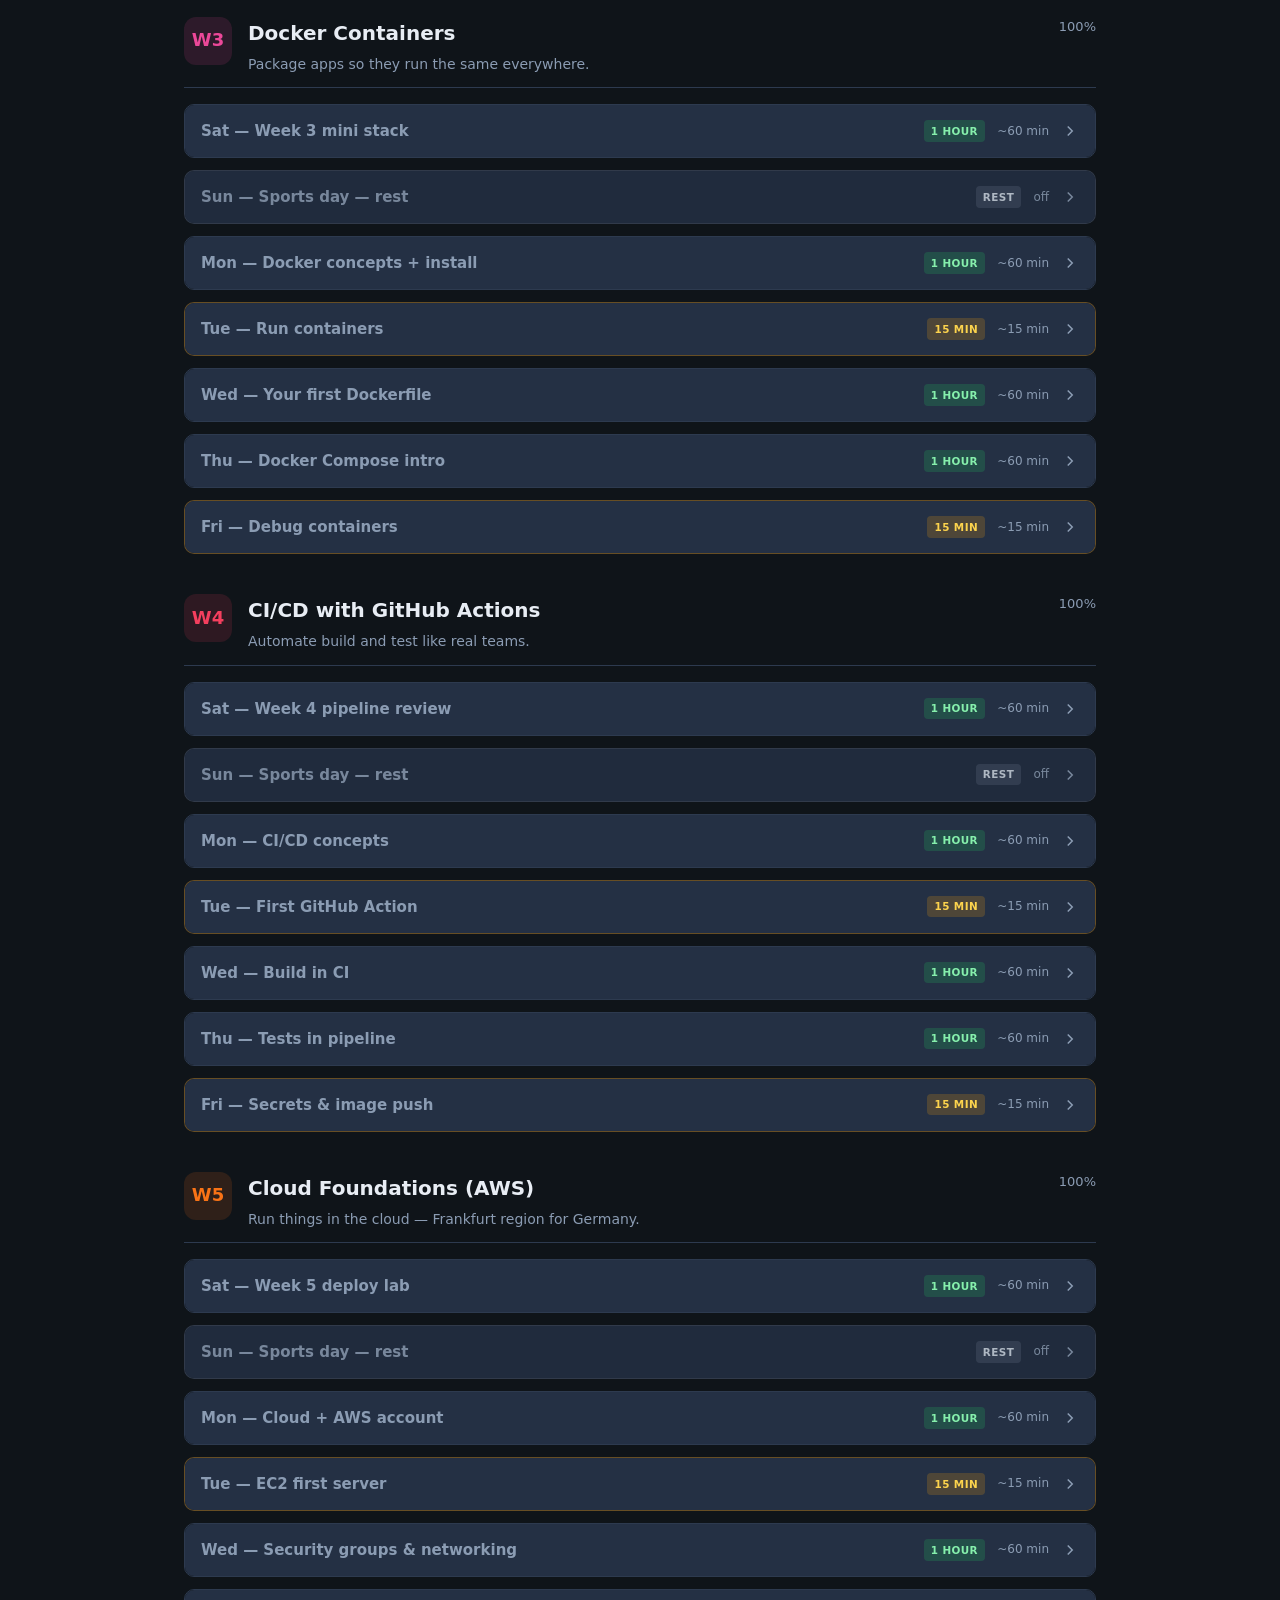
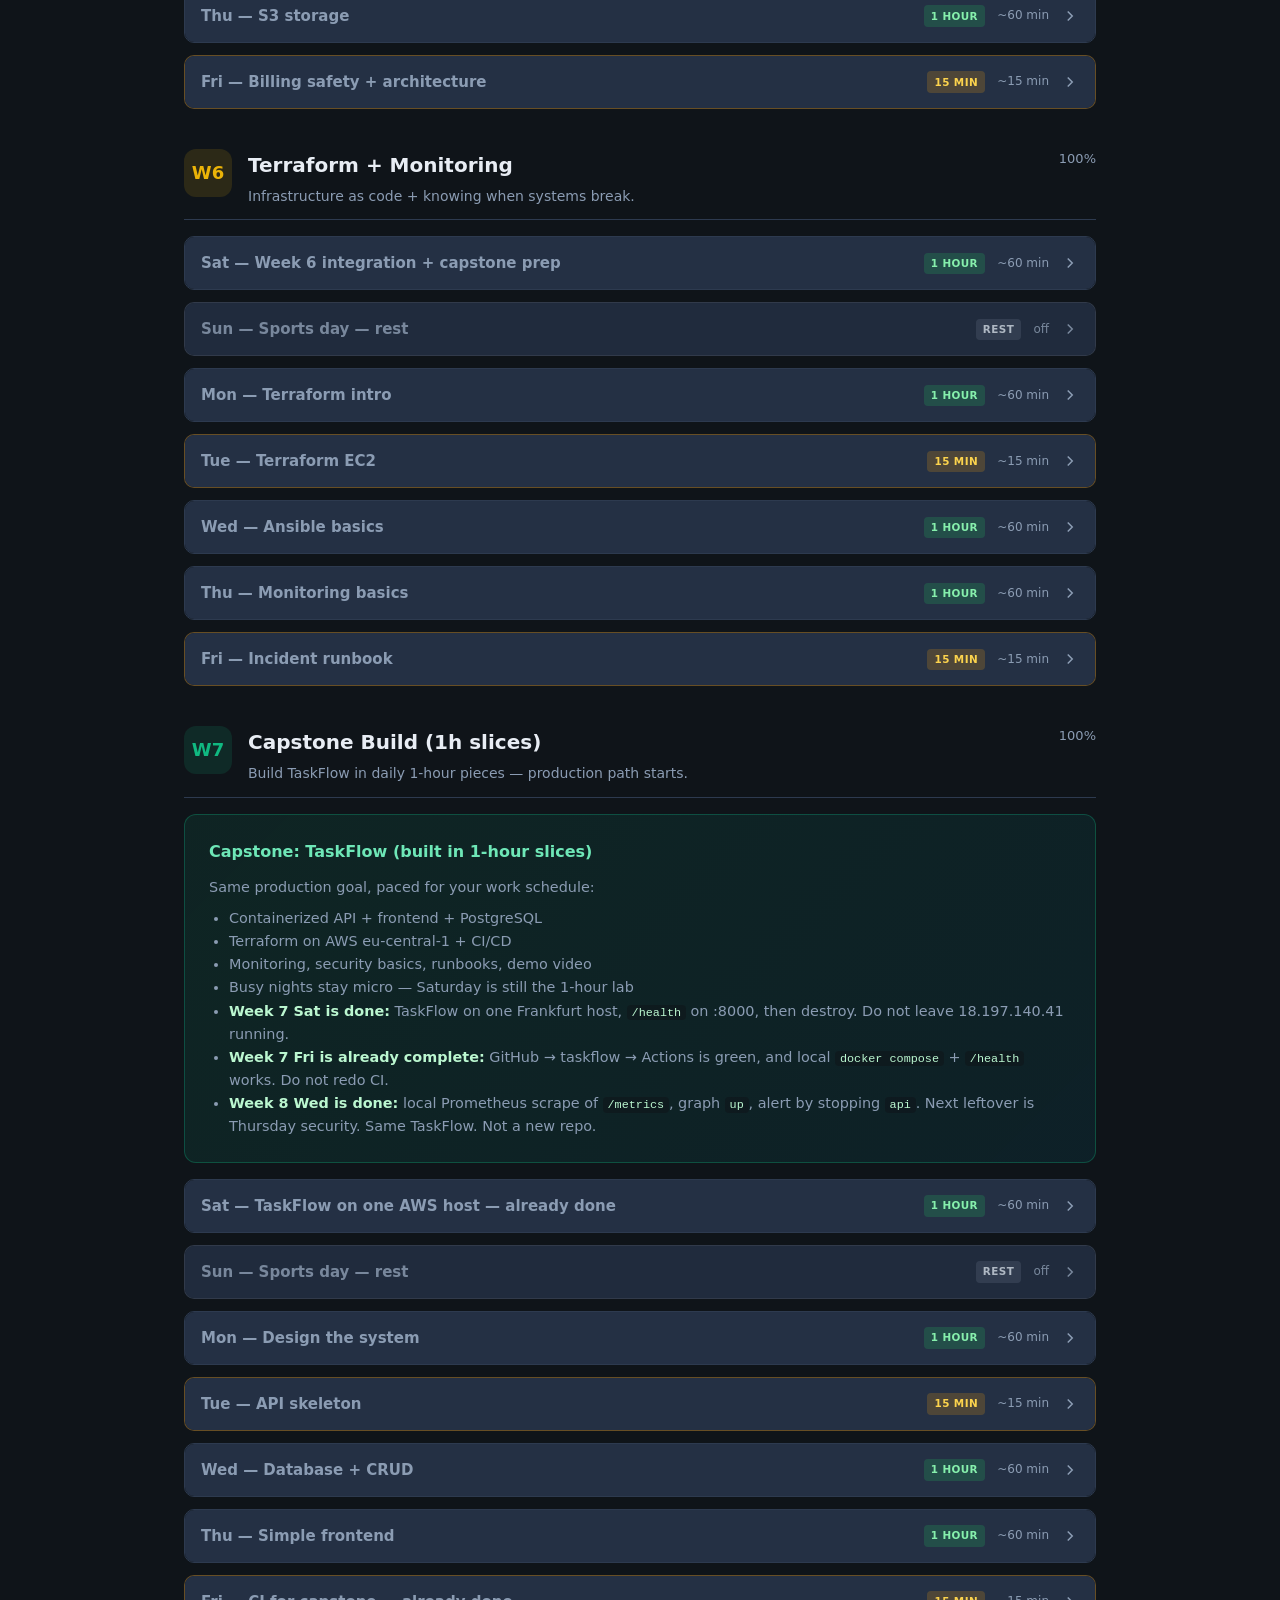
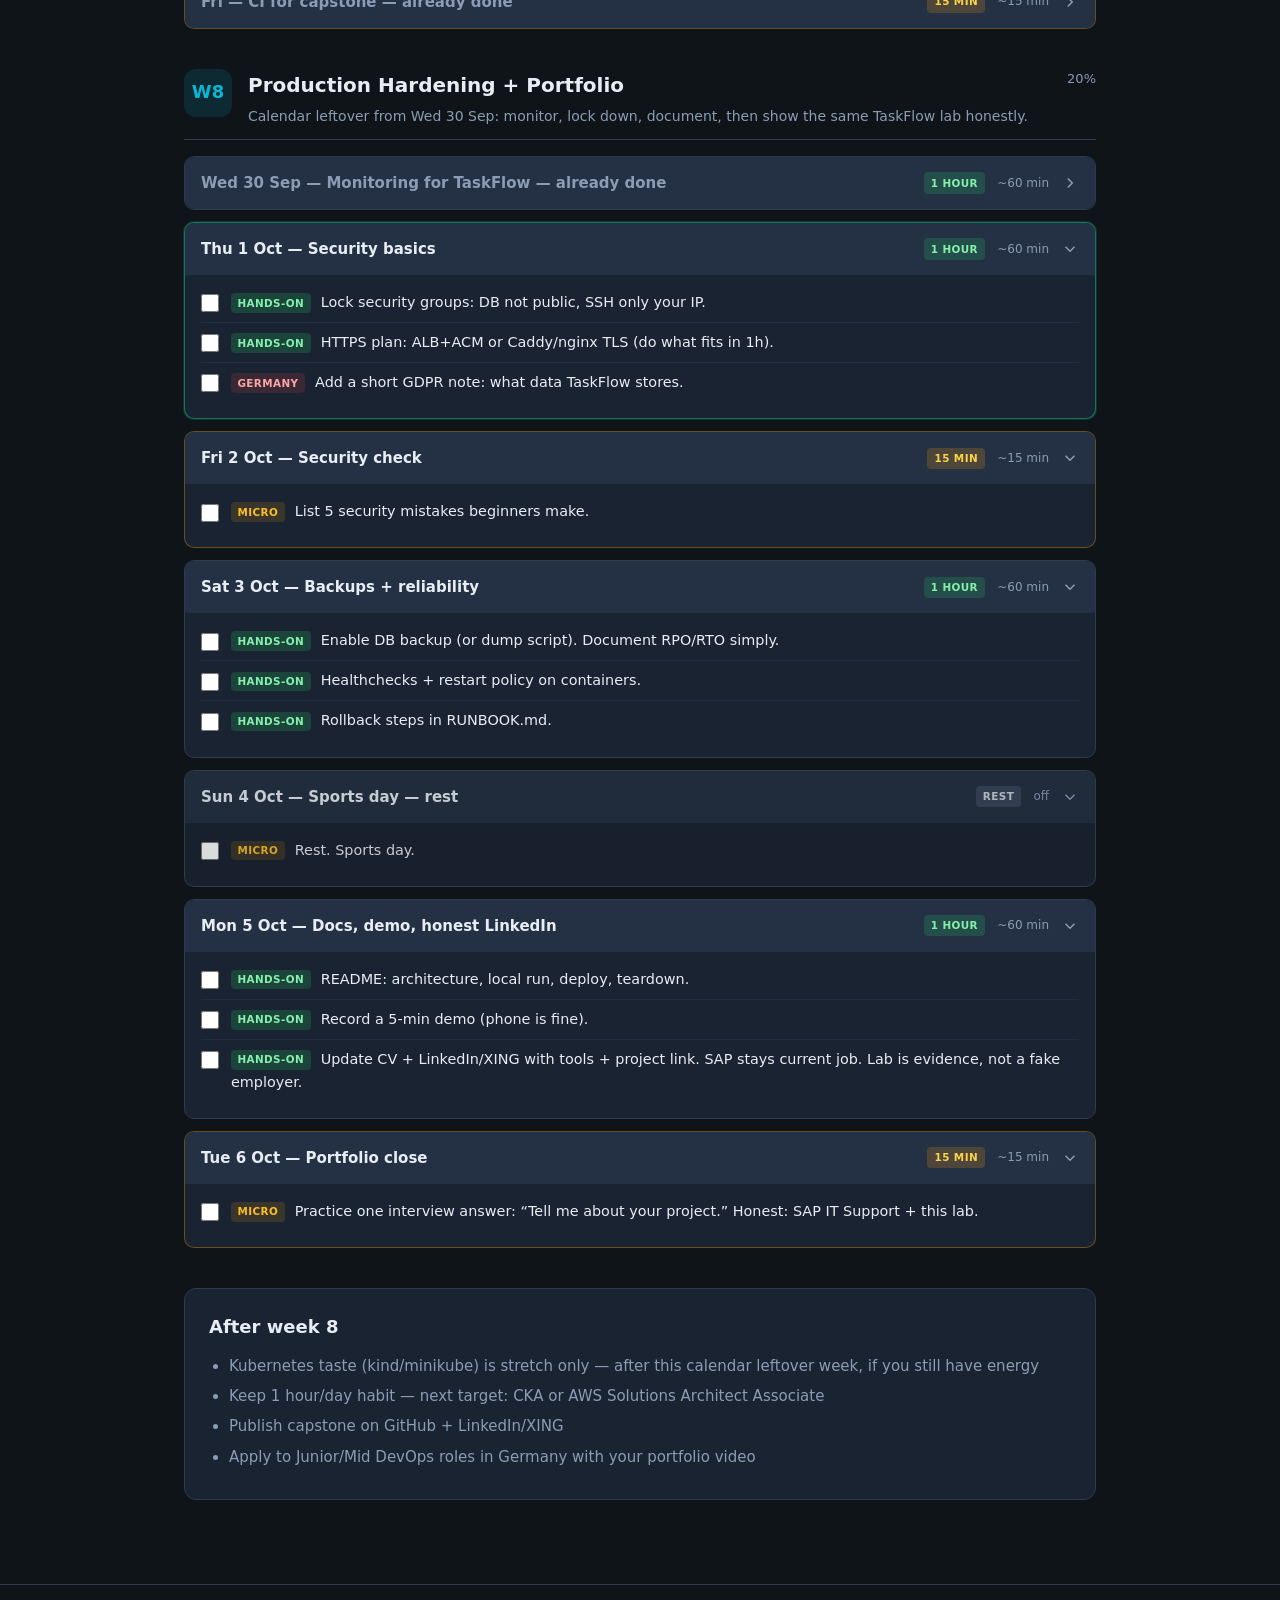
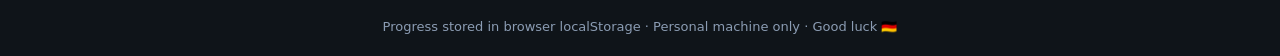
==== commit b2cd7747: "Mark Wednesday monitoring done and teach when to create which file. Leftover is Thursday security. C" ====
--- a/devops-8-week-plan.html
+++ b/devops-8-week-plan.html
@@ -887,7 +887,7 @@
       <div class="dashboard-top">
         <div>
           <h2>Your progress</h2>
-          <p class="dashboard-sub">Week 7 Saturday AWS lab is done. Wednesday monitoring lab is on — same TaskFlow, local compose.</p>
+          <p class="dashboard-sub">Wednesday monitoring is done. Next leftover: Thursday 1 Oct security. Same TaskFlow.</p>
         </div>
         <div class="now-pill" id="now-pill">
           <span class="now-dot"></span>
@@ -896,16 +896,31 @@
       </div>
 
       <div class="leftover-card" id="leftover-card">
-        <div class="leftover-kicker" id="leftover-kicker">Lab is on — Wed 30 Sep</div>
+        <div class="leftover-kicker" id="leftover-kicker">Next leftover sitting</div>
         <div class="leftover-title" id="leftover-title">Finding leftover…</div>
-        <p class="leftover-closed" id="leftover-closed">Week 7 Fri CI and Week 7 Sat AWS lab are closed.</p>
-        <p class="leftover-detail" id="leftover-detail">Wednesday monitoring: /metrics, one Prometheus graph (up/down), one alert. Stop the API to test. No Kubernetes. No AWS this hour.</p>
+        <p class="leftover-closed" id="leftover-closed">Week 7 Fri CI, Week 7 Sat AWS, and Week 8 Wed monitoring are closed.</p>
+        <p class="leftover-detail" id="leftover-detail">Next leftover is Thursday 1 Oct: security basics for TaskFlow.</p>
         <ol class="lab-hour" id="leftover-hour"></ol>
         <div class="remain-path" id="remain-path"></div>
-        <a class="leftover-jump" id="leftover-jump" href="#wednesday-lab">Open Wednesday lab</a>
+        <a class="leftover-jump" id="leftover-jump" href="#w8-thu">Open Thursday 1 Oct</a>
       </div>
 
-      <section class="lab-board" id="wednesday-lab">
+      <section class="card" id="when-to-create">
+        <h2>When to create what — you do not start from a blank page</h2>
+        <p>Terraform and Ansible feel easier because the docs give you a template. <code>/health</code>, <code>/metrics</code>, Compose, and the Dockerfile are the same skill: <strong style="color:var(--text)">match a missing contract to a file</strong>. In a real job you clone the repo first and grep. You almost never invent the platform from memory.</p>
+        <ol>
+          <li><strong style="color:var(--text)">Is there already an app that speaks HTTP?</strong> If yes, you do not create “an API”. Developers (or last week’s you) already did. You read <code>docker compose config --services</code> and use that name (<code>api</code> is only a label).</li>
+          <li><strong style="color:var(--text)">Can I start it the same way twice?</strong> Missing → Dockerfile (bake the app) + Compose (run api + web + db together). Copy the sibling service’s file; change the start command. Do not write Docker from a blank exam.</li>
+          <li><strong style="color:var(--text)">Does a stranger need a yes/no “is it alive”?</strong> Load balancer, you, Kubernetes later. Missing → <code>GET /health</code> returning 200. Boolean door. JSON is fine.</li>
+          <li><strong style="color:var(--text)">Does a machine need numbers on a timer?</strong> The company already runs Prometheus. Missing → <code>GET /metrics</code> in Prometheus text + a scrape target. That is a contract, not a Python hobby.</li>
+          <li><strong style="color:var(--text)">Should a human get woken?</strong> Missing → alert rule on a number + time (<code>up == 0</code> for 30s). You already did this sitting.</li>
+          <li><strong style="color:var(--text)">Where does the machine live?</strong> Missing → Terraform (you already can). Doors on the SG match the ports the app actually uses (22, 8000) — not 5432.</li>
+          <li><strong style="color:var(--text)">Does the host need Docker/users/packages?</strong> Missing → Ansible (you already can). Do not put app code in Ansible.</li>
+        </ol>
+        <p>Order in a job: <strong style="color:var(--text)">read → grep → copy the nearest file → change one door</strong>. First week at work is reading TaskFlow-like repos, not designing Netflix.</p>
+      </section>
+
+      <section class="lab-board" id="wednesday-lab" hidden>
         <h2>Wednesday lab is on — monitoring for TaskFlow</h2>
         <p class="lab-timer">60 minutes. Stop at 60. Local compose only. No AWS. No GitHub Actions. No Kubernetes. No Grafana if the clock hits 60 — Prometheus graph is the dashboard.</p>
 
@@ -1220,7 +1235,7 @@
       <h3>Leftover Week 8 on the calendar (from today)</h3>
       <p>Today is <strong style="color:var(--text)">Wednesday 30 Sep 2026</strong>. Same TaskFlow capstone — not a new repo.</p>
       <ol>
-        <li><strong>Wed 30 Sep</strong> — Monitoring for TaskFlow (1h)</li>
+        <li><strong>Wed 30 Sep</strong> — Monitoring for TaskFlow (1h) — done</li>
         <li><strong>Thu 1 Oct</strong> — Security basics (1h)</li>
         <li><strong>Fri 2 Oct</strong> — Security check (15 min micro; busy night)</li>
         <li><strong>Sat 3 Oct</strong> — Backups + reliability (1h Saturday lab)</li>
@@ -1254,7 +1269,7 @@
     <section class="card">
       <h2>How to use this with your tutor (me)</h2>
       <ul>
-        <li>This sitting: <em>“Wednesday monitoring lab is on”</em> — same TaskFlow, local compose, Prometheus up/down</li>
+        <li>Next leftover: <em>Thursday 1 Oct — security</em> for the same TaskFlow. Do not start until you say start. Wednesday monitoring stays closed.</li>
         <li>Follow the calendar dates below (missed days were skipped)</li>
         <li>I teach that day’s lesson step by step</li>
         <li>You paste errors / screenshots text — we fix together</li>
@@ -1282,8 +1297,8 @@
 
   <script>
     const STORAGE_KEY = "devops-plan-de-1h-v2";
-    const CHECKPOINT_ID = "w7-sat-aws-done-2026-09-30";
-    const CHECKPOINT_THROUGH = { week: 7, day: "Sat" };
+    const CHECKPOINT_ID = "w8-wed-monitoring-done-2026-09-30";
+    const CHECKPOINT_THROUGH = { week: 8, day: "Wed" };
     const CALENDAR_ORDER = ["Mon", "Tue", "Wed", "Thu", "Fri", "Sat", "Sun"];
     const DISPLAY_ORDER = ["Sat", "Sun", "Mon", "Tue", "Wed", "Thu", "Fri"];
     const WEEK8_ORDER = ["Wed", "Thu", "Fri", "Sat", "Sun", "Mon", "Tue"];
@@ -1936,7 +1951,7 @@
           {
             day: "Wed",
             date: "Wed 30 Sep",
-            label: "Monitoring for TaskFlow",
+            label: "Monitoring for TaskFlow — already done",
             full: [
               { id: "w8d1t1", tag: "hands", text: "Add /metrics or basic logging. Hook Prometheus/Grafana or CloudWatch." },
               { id: "w8d1t2", tag: "hands", text: "One dashboard: up/down + error-ish signal." },
@@ -2029,7 +2044,8 @@
     function isThroughCheckpoint(weekNum, dayName) {
       if (weekNum < CHECKPOINT_THROUGH.week) return true;
       if (weekNum > CHECKPOINT_THROUGH.week) return false;
-      return CALENDAR_ORDER.indexOf(dayName) <= CALENDAR_ORDER.indexOf(CHECKPOINT_THROUGH.day);
+      const order = dayOrder(weekNum);
+      return order.indexOf(dayName) <= order.indexOf(CHECKPOINT_THROUGH.day);
     }
 
     function dayOrder(weekNum) {
@@ -2136,15 +2152,16 @@
       }
       const isW7Sat = leftover.week.week === 7 && leftover.day.day === "Sat";
       const isW8Wed = leftover.week.week === 8 && leftover.day.day === "Wed";
+      const isW8Thu = leftover.week.week === 8 && leftover.day.day === "Thu";
       return {
         kicker: isW8Wed ? "Lab is on — Wed 30 Sep" : isW7Sat ? "Week 7 Saturday is closed" : "Next leftover sitting",
         title: `Week ${leftover.week.week} · ${leftover.day.date || leftover.day.day} — ${leftover.day.label}`,
-        closed: "Week 7 Fri CI and Week 7 Sat AWS lab are closed. Do not redo YAML. Do not leave the EC2 running.",
+        closed: "Week 7 Fri CI, Week 7 Sat AWS, and Week 8 Wed monitoring are closed. Do not redo YAML. Do not leave the EC2 running.",
         detail: isW8Wed
           ? "Local compose only. Add /metrics, one Prometheus graph (up/down), one alert. Stop the API to test. No Kubernetes. No AWS this hour."
           : leftover.tasks.map((t) => t.text).join(" "),
         href: isW8Wed ? "#wednesday-lab" : `#w${leftover.week.week}-${leftover.day.day.toLowerCase()}`,
-        jump: isW8Wed ? "Open Wednesday lab" : "Open that day",
+        jump: isW8Wed ? "Open Wednesday lab" : isW8Thu ? "Open Thursday 1 Oct" : "Open that day",
         hour: leftoverHourSteps(leftover)
       };
     }
@@ -2229,7 +2246,7 @@
                 <li>Busy nights stay micro — Saturday is still the 1-hour lab</li>
                 <li><strong style="color:#bbf7d0">Week 7 Sat is done:</strong> TaskFlow on one Frankfurt host, <code>/health</code> on :8000, then destroy. Do not leave 18.197.140.41 running.</li>
                 <li><strong style="color:#bbf7d0">Week 7 Fri is already complete:</strong> GitHub → taskflow → Actions is green, and local <code>docker compose</code> + <code>/health</code> works. Do not redo CI.</li>
-                <li><strong style="color:#bbf7d0">Week 8 leftover starts Wednesday 30 Sep:</strong> monitoring → security → backups → docs. Same TaskFlow. Not a new repo.</li>
+                <li><strong style="color:#bbf7d0">Week 8 Wed is done:</strong> local Prometheus scrape of <code>/metrics</code>, graph <code>up</code>, alert by stopping <code>api</code>. Next leftover is Thursday security. Same TaskFlow. Not a new repo.</li>
               </ul>
             </div>`;
         }
@@ -2520,7 +2537,7 @@
     });
 
     document.getElementById("reset-progress").addEventListener("click", () => {
-      if (confirm("Uncheck leftover from Wednesday 30 Sep onward? Weeks 1–7 Saturday stay ticked (CI + AWS lab already done).")) {
+      if (confirm("Uncheck leftover from Thursday 1 Oct onward? Weeks 1–8 Wednesday stay ticked (CI, AWS lab, and monitoring already done).")) {
         const busy = getBusyDays();
         localStorage.removeItem(STORAGE_KEY);
         const state = { busyDays: busy };
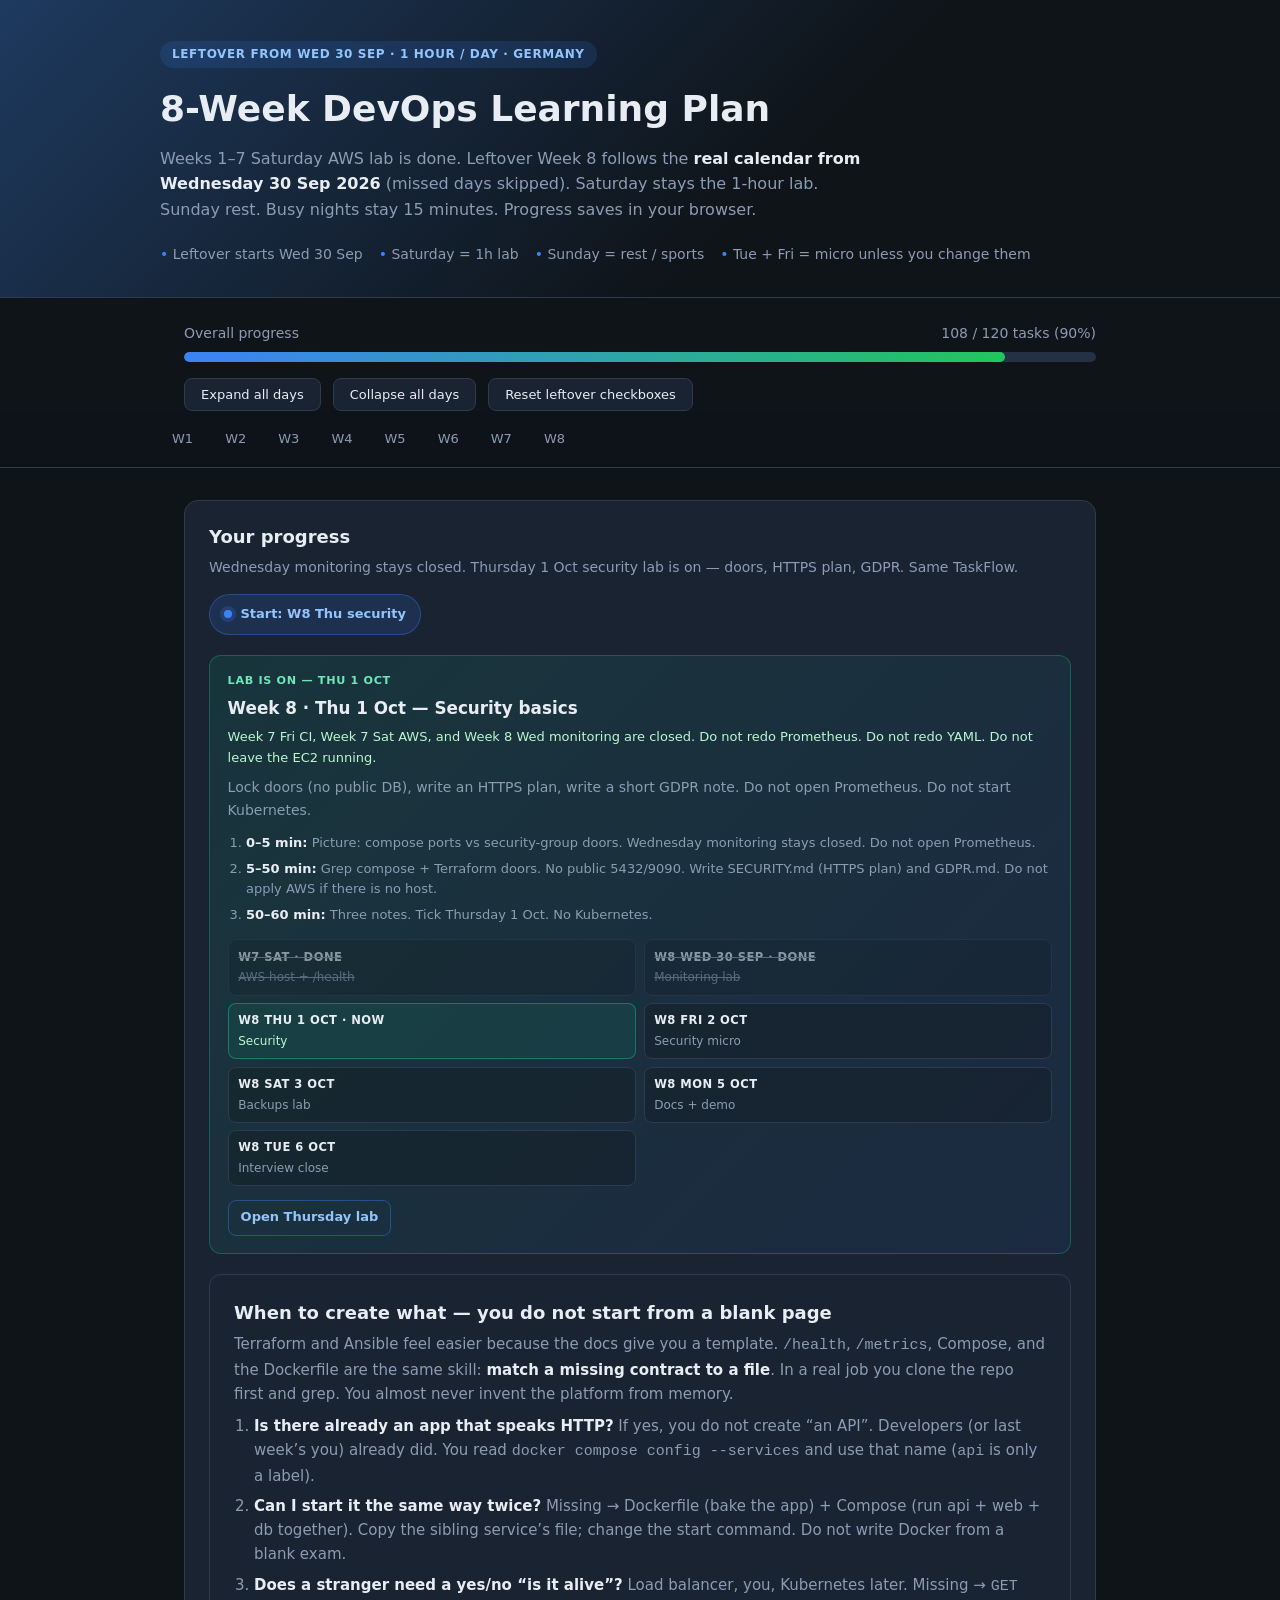
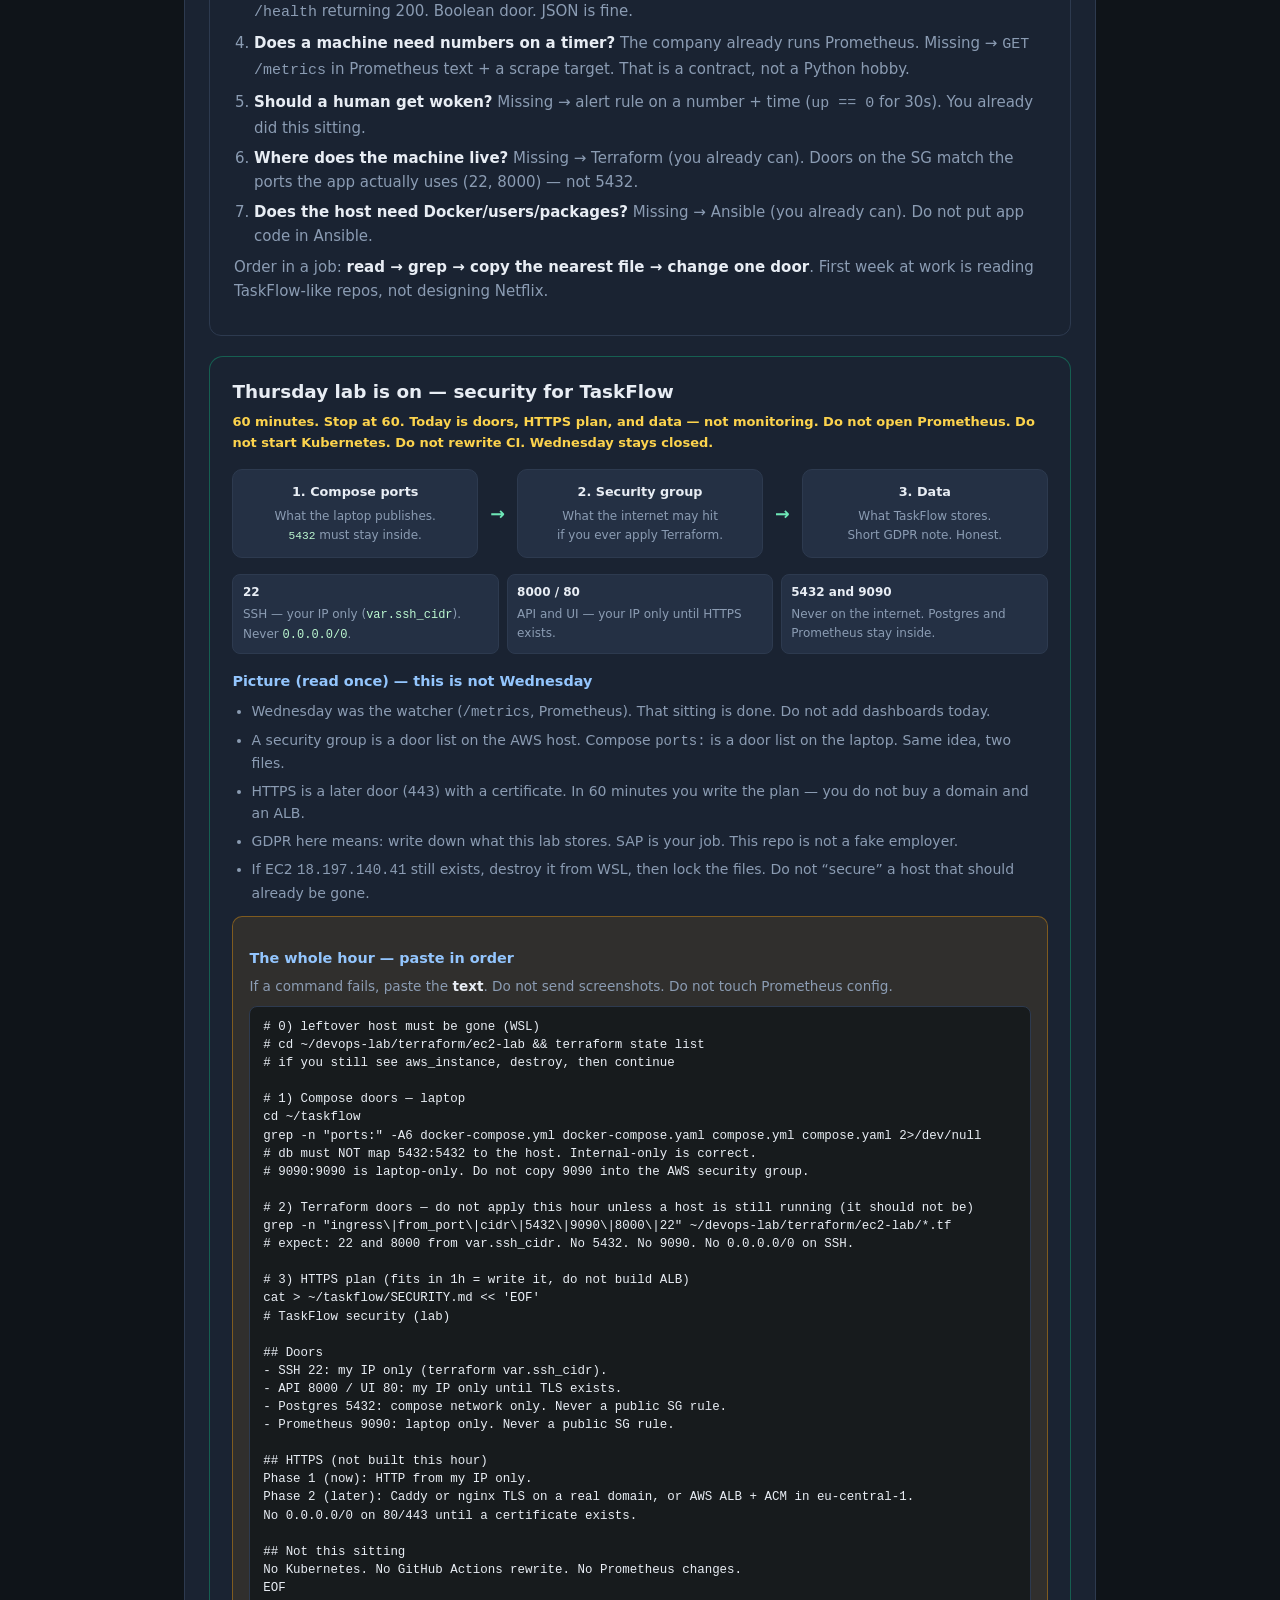
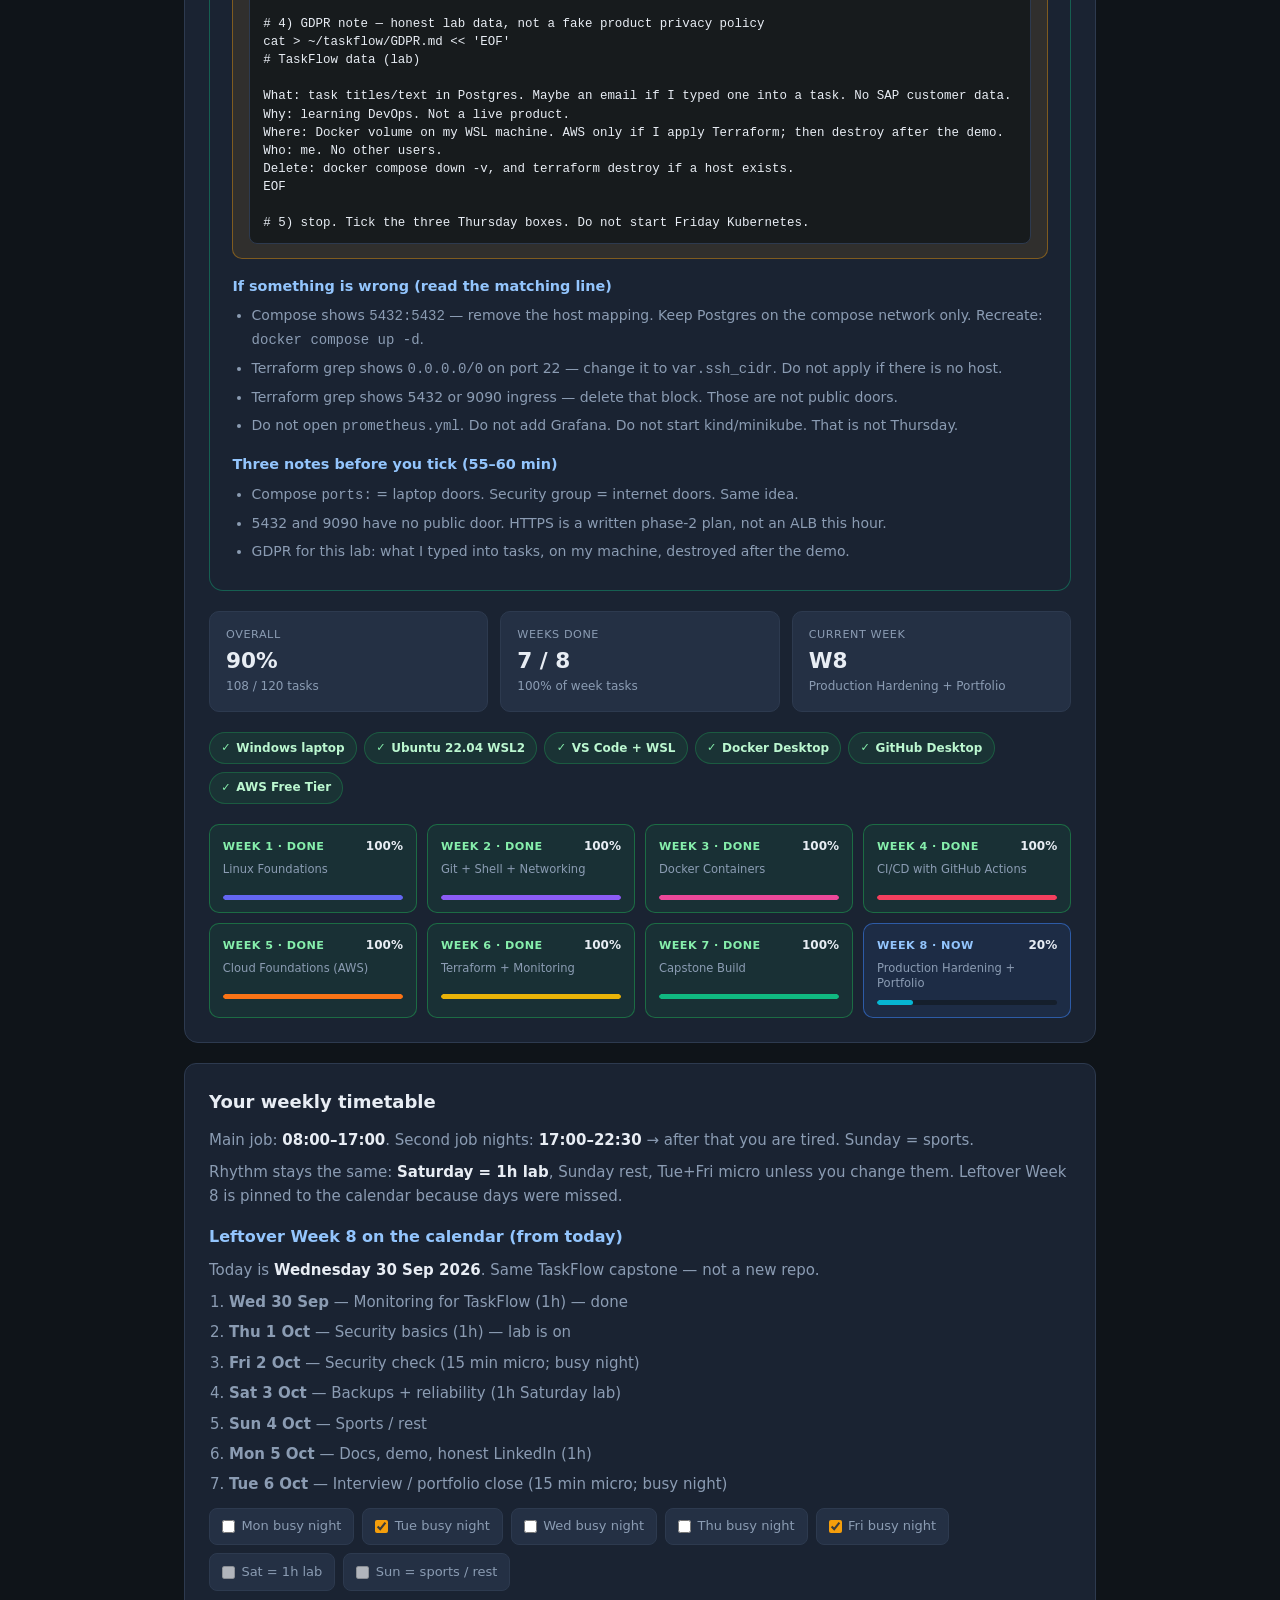
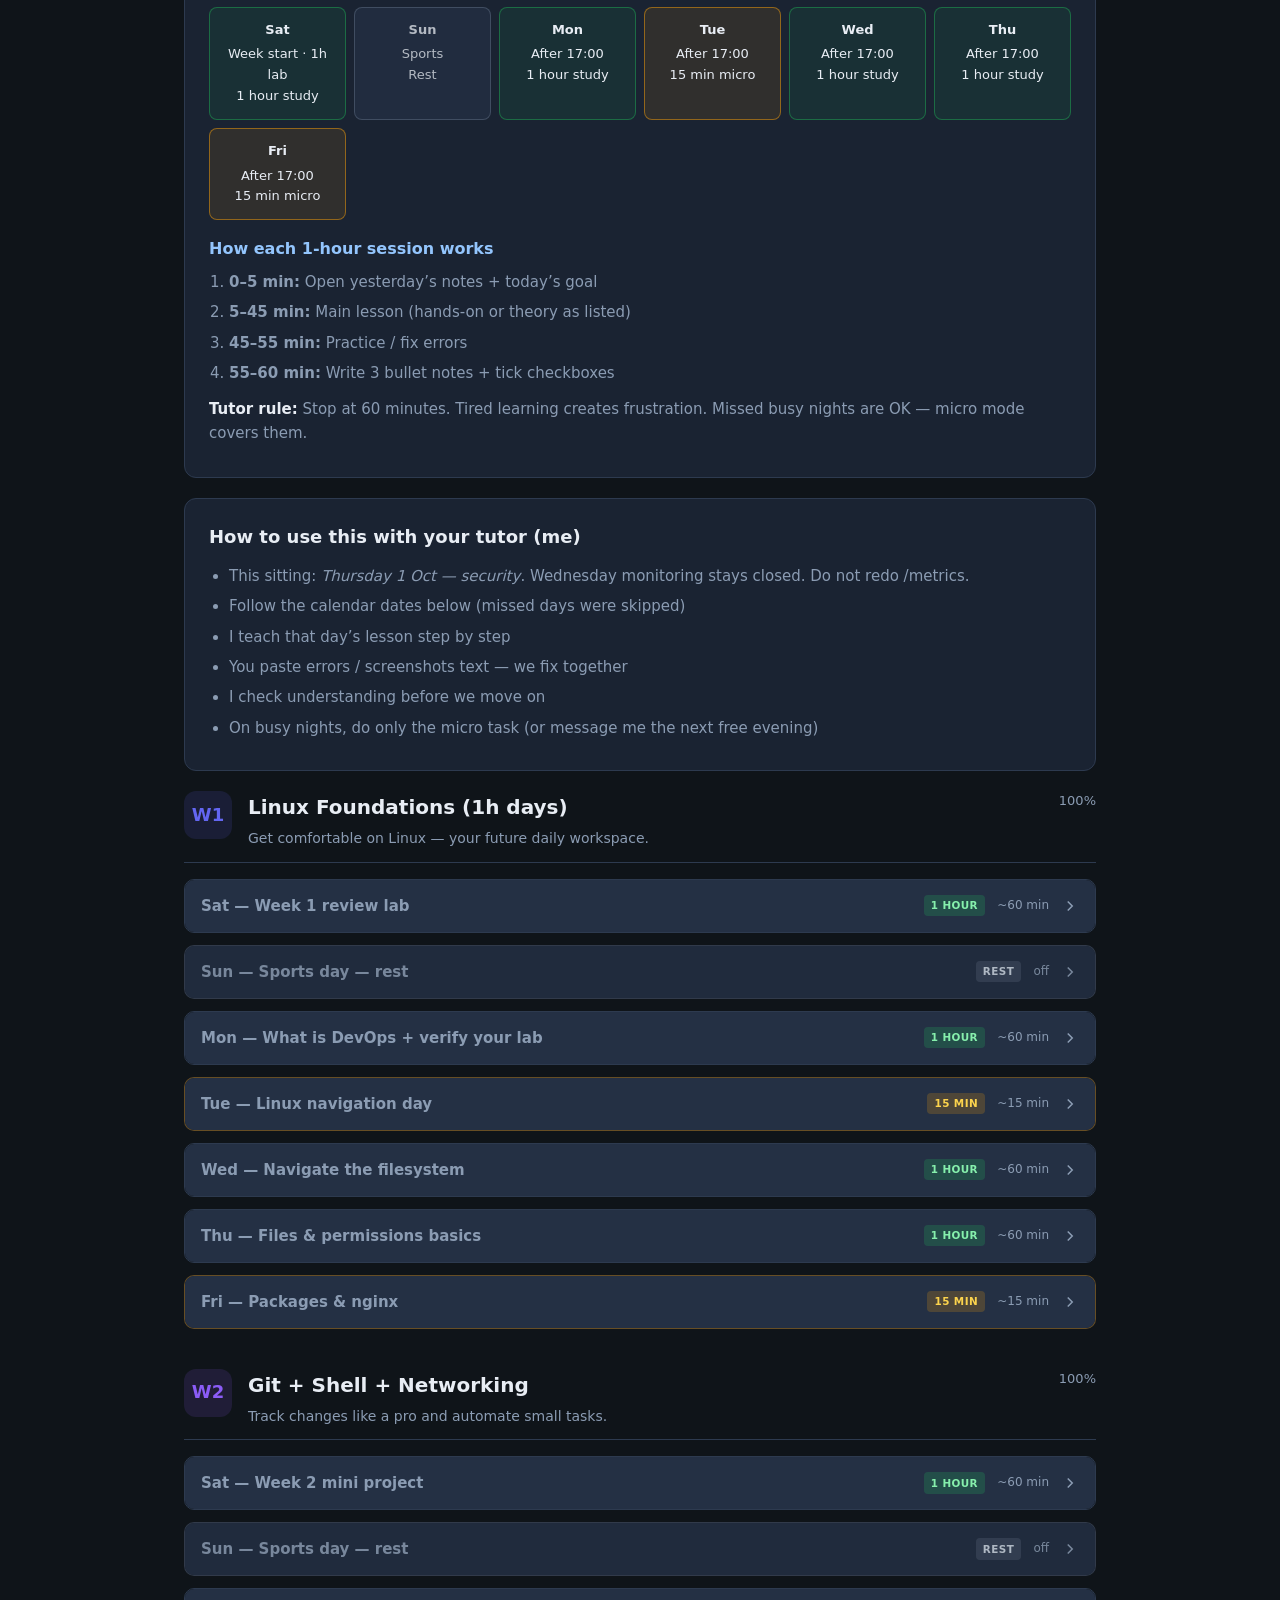
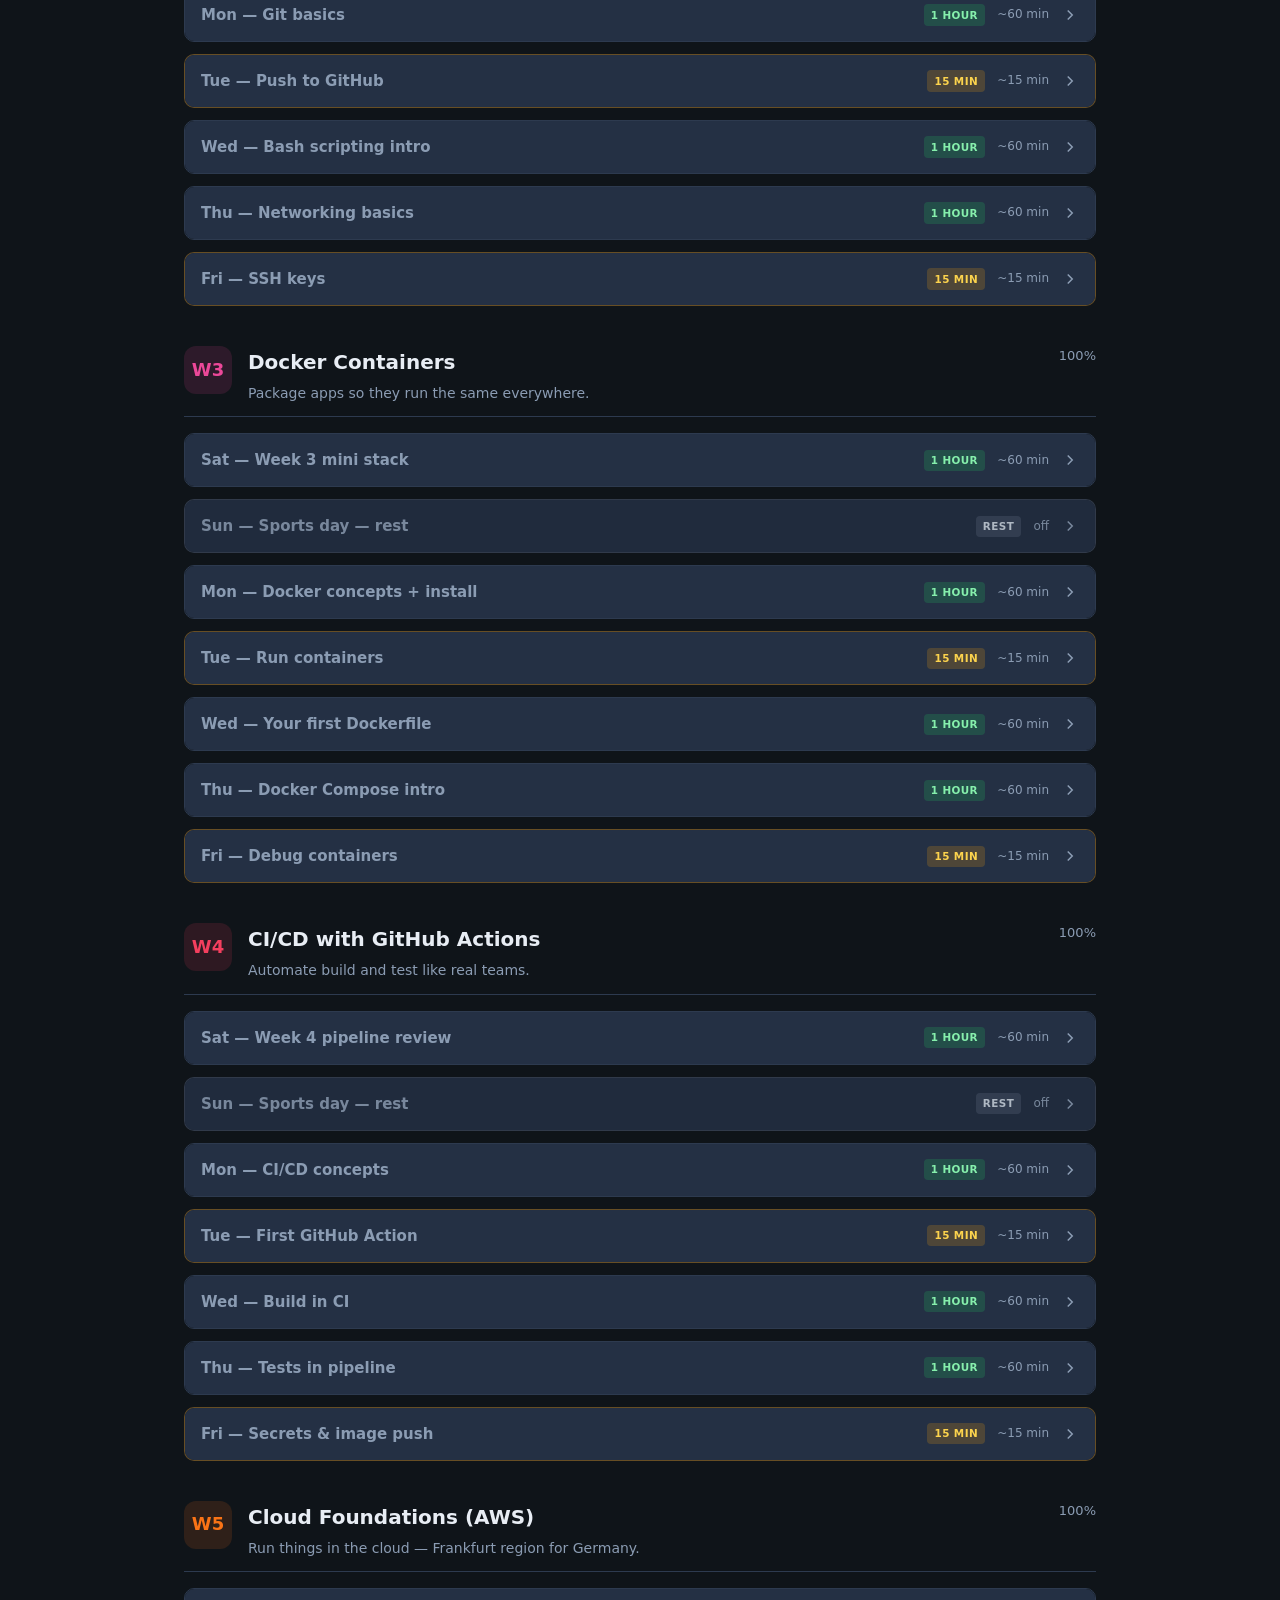
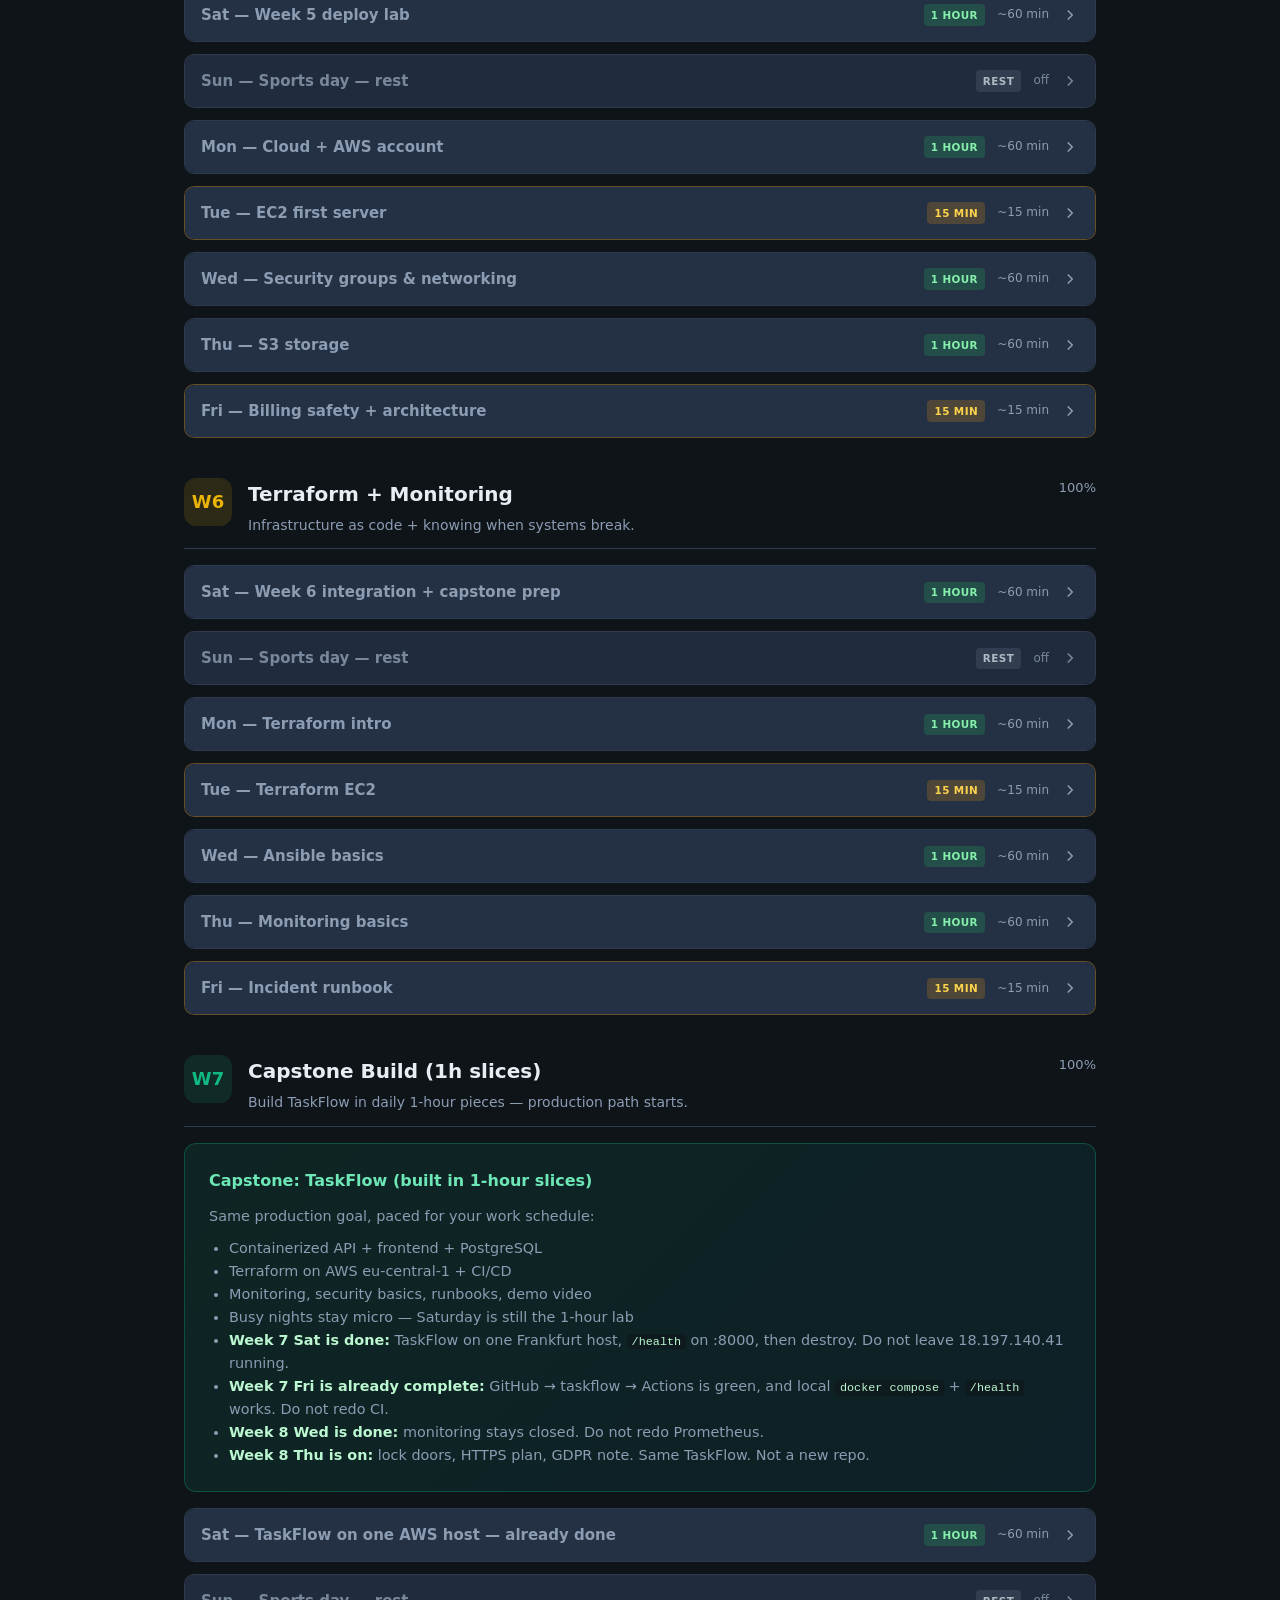
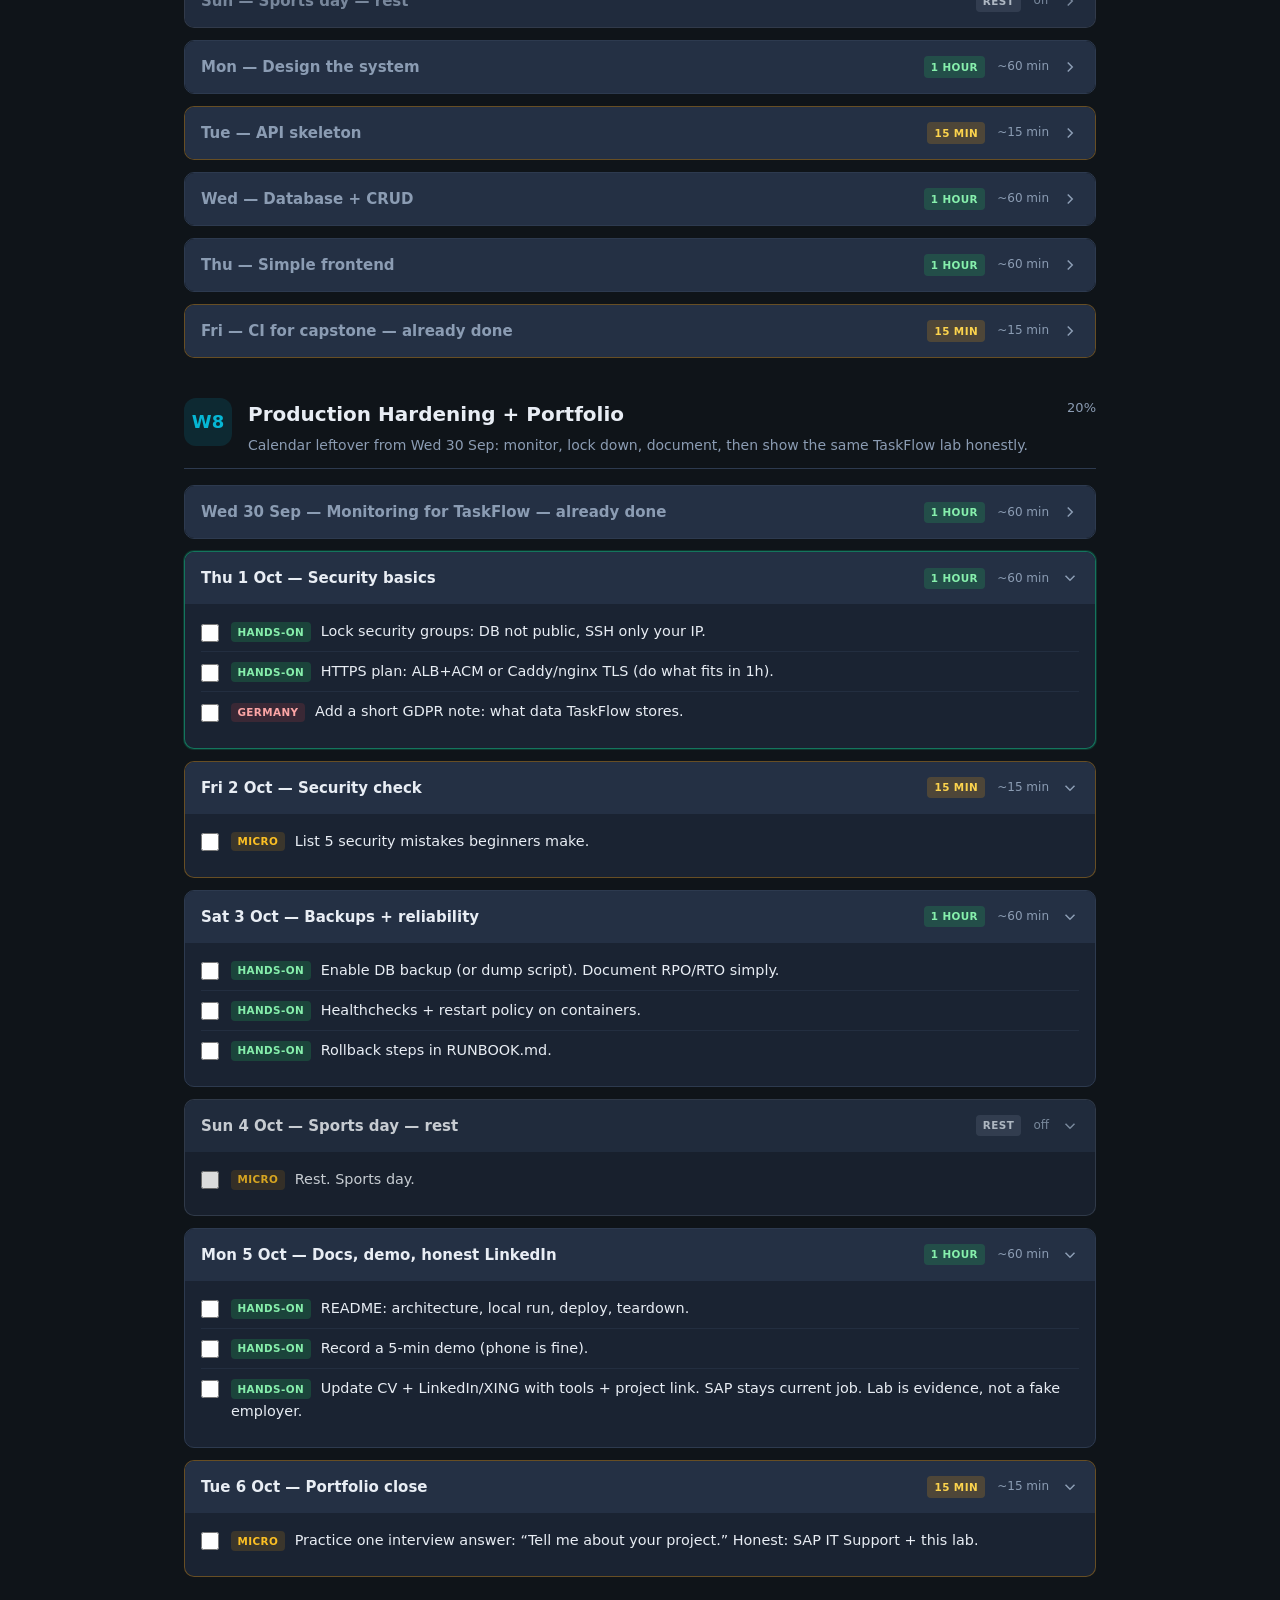
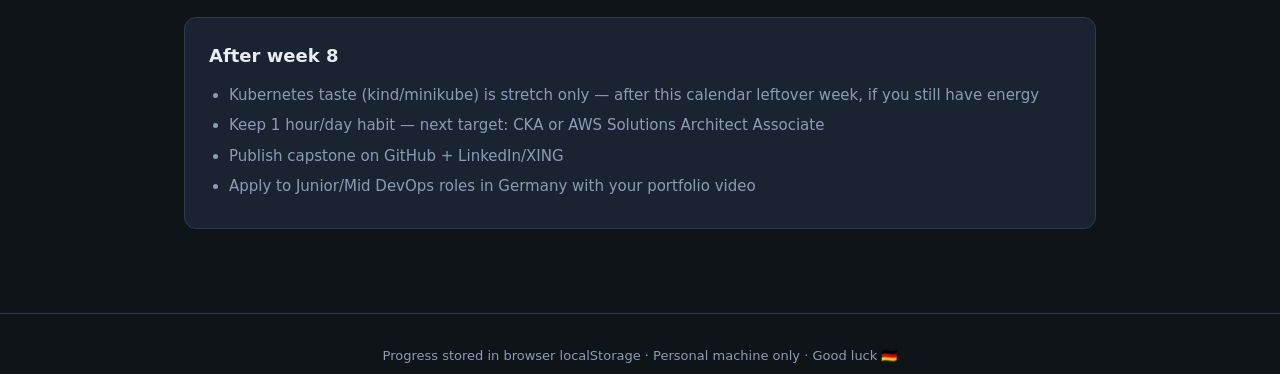
==== commit ec84b549: "Start Thursday security lab: doors, HTTPS plan, GDPR. Wednesday stays closed. No Prometheus redo. No" ====
--- a/devops-8-week-plan.html
+++ b/devops-8-week-plan.html
@@ -887,7 +887,7 @@
       <div class="dashboard-top">
         <div>
           <h2>Your progress</h2>
-          <p class="dashboard-sub">Wednesday monitoring is done. Next leftover: Thursday 1 Oct security. Same TaskFlow.</p>
+          <p class="dashboard-sub">Wednesday monitoring stays closed. Thursday 1 Oct security lab is on — doors, HTTPS plan, GDPR. Same TaskFlow.</p>
         </div>
         <div class="now-pill" id="now-pill">
           <span class="now-dot"></span>
@@ -896,13 +896,13 @@
       </div>
 
       <div class="leftover-card" id="leftover-card">
-        <div class="leftover-kicker" id="leftover-kicker">Next leftover sitting</div>
+        <div class="leftover-kicker" id="leftover-kicker">Lab is on — Thu 1 Oct</div>
         <div class="leftover-title" id="leftover-title">Finding leftover…</div>
         <p class="leftover-closed" id="leftover-closed">Week 7 Fri CI, Week 7 Sat AWS, and Week 8 Wed monitoring are closed.</p>
-        <p class="leftover-detail" id="leftover-detail">Next leftover is Thursday 1 Oct: security basics for TaskFlow.</p>
+        <p class="leftover-detail" id="leftover-detail">Thursday security: lock doors (no public DB), write an HTTPS plan, write a short GDPR note. Do not redo Prometheus. Do not start Kubernetes.</p>
         <ol class="lab-hour" id="leftover-hour"></ol>
         <div class="remain-path" id="remain-path"></div>
-        <a class="leftover-jump" id="leftover-jump" href="#w8-thu">Open Thursday 1 Oct</a>
+        <a class="leftover-jump" id="leftover-jump" href="#thursday-lab">Open Thursday lab</a>
       </div>
 
       <section class="card" id="when-to-create">
@@ -918,6 +918,111 @@
           <li><strong style="color:var(--text)">Does the host need Docker/users/packages?</strong> Missing → Ansible (you already can). Do not put app code in Ansible.</li>
         </ol>
         <p>Order in a job: <strong style="color:var(--text)">read → grep → copy the nearest file → change one door</strong>. First week at work is reading TaskFlow-like repos, not designing Netflix.</p>
+      </section>
+
+      <section class="lab-board" id="thursday-lab">
+        <h2>Thursday lab is on — security for TaskFlow</h2>
+        <p class="lab-timer">60 minutes. Stop at 60. Today is doors, HTTPS plan, and data — not monitoring. Do not open Prometheus. Do not start Kubernetes. Do not rewrite CI. Wednesday stays closed.</p>
+
+        <div class="arch-row" aria-label="Security architecture">
+          <div class="arch-box">
+            <strong>1. Compose ports</strong>
+            What the laptop publishes.<br>
+            <code>5432</code> must stay inside.
+          </div>
+          <div class="arch-arrow" aria-hidden="true">→</div>
+          <div class="arch-box">
+            <strong>2. Security group</strong>
+            What the internet may hit<br>
+            if you ever apply Terraform.
+          </div>
+          <div class="arch-arrow" aria-hidden="true">→</div>
+          <div class="arch-box">
+            <strong>3. Data</strong>
+            What TaskFlow stores.<br>
+            Short GDPR note. Honest.
+          </div>
+        </div>
+
+        <div class="port-key">
+          <div><strong>22</strong> SSH — your IP only (<code>var.ssh_cidr</code>). Never <code>0.0.0.0/0</code>.</div>
+          <div><strong>8000 / 80</strong> API and UI — your IP only until HTTPS exists.</div>
+          <div><strong>5432 and 9090</strong> Never on the internet. Postgres and Prometheus stay inside.</div>
+        </div>
+
+        <h3>Picture (read once) — this is not Wednesday</h3>
+        <ul>
+          <li>Wednesday was the watcher (<code>/metrics</code>, Prometheus). That sitting is done. Do not add dashboards today.</li>
+          <li>A security group is a door list on the AWS host. Compose <code>ports:</code> is a door list on the laptop. Same idea, two files.</li>
+          <li>HTTPS is a later door (443) with a certificate. In 60 minutes you write the plan — you do not buy a domain and an ALB.</li>
+          <li>GDPR here means: write down what this lab stores. SAP is your job. This repo is not a fake employer.</li>
+          <li>If EC2 <code>18.197.140.41</code> still exists, destroy it from WSL, then lock the files. Do not “secure” a host that should already be gone.</li>
+        </ul>
+
+        <div class="lab-now">
+          <h3>The whole hour — paste in order</h3>
+          <p>If a command fails, paste the <strong style="color:var(--text)">text</strong>. Do not send screenshots. Do not touch Prometheus config.</p>
+          <div class="lab-code"># 0) leftover host must be gone (WSL)
+# cd ~/devops-lab/terraform/ec2-lab && terraform state list
+# if you still see aws_instance, destroy, then continue
+
+# 1) Compose doors — laptop
+cd ~/taskflow
+grep -n "ports:" -A6 docker-compose.yml docker-compose.yaml compose.yml compose.yaml 2>/dev/null
+# db must NOT map 5432:5432 to the host. Internal-only is correct.
+# 9090:9090 is laptop-only. Do not copy 9090 into the AWS security group.
+
+# 2) Terraform doors — do not apply this hour unless a host is still running (it should not be)
+grep -n "ingress\|from_port\|cidr\|5432\|9090\|8000\|22" ~/devops-lab/terraform/ec2-lab/*.tf
+# expect: 22 and 8000 from var.ssh_cidr. No 5432. No 9090. No 0.0.0.0/0 on SSH.
+
+# 3) HTTPS plan (fits in 1h = write it, do not build ALB)
+cat > ~/taskflow/SECURITY.md << 'EOF'
+# TaskFlow security (lab)
+
+## Doors
+- SSH 22: my IP only (terraform var.ssh_cidr).
+- API 8000 / UI 80: my IP only until TLS exists.
+- Postgres 5432: compose network only. Never a public SG rule.
+- Prometheus 9090: laptop only. Never a public SG rule.
+
+## HTTPS (not built this hour)
+Phase 1 (now): HTTP from my IP only.
+Phase 2 (later): Caddy or nginx TLS on a real domain, or AWS ALB + ACM in eu-central-1.
+No 0.0.0.0/0 on 80/443 until a certificate exists.
+
+## Not this sitting
+No Kubernetes. No GitHub Actions rewrite. No Prometheus changes.
+EOF
+
+# 4) GDPR note — honest lab data, not a fake product privacy policy
+cat > ~/taskflow/GDPR.md << 'EOF'
+# TaskFlow data (lab)
+
+What: task titles/text in Postgres. Maybe an email if I typed one into a task. No SAP customer data.
+Why: learning DevOps. Not a live product.
+Where: Docker volume on my WSL machine. AWS only if I apply Terraform; then destroy after the demo.
+Who: me. No other users.
+Delete: docker compose down -v, and terraform destroy if a host exists.
+EOF
+
+# 5) stop. Tick the three Thursday boxes. Do not start Friday Kubernetes.</div>
+        </div>
+
+        <h3>If something is wrong (read the matching line)</h3>
+        <ul>
+          <li>Compose shows <code>5432:5432</code> — remove the host mapping. Keep Postgres on the compose network only. Recreate: <code>docker compose up -d</code>.</li>
+          <li>Terraform grep shows <code>0.0.0.0/0</code> on port 22 — change it to <code>var.ssh_cidr</code>. Do not apply if there is no host.</li>
+          <li>Terraform grep shows 5432 or 9090 ingress — delete that block. Those are not public doors.</li>
+          <li>Do not open <code>prometheus.yml</code>. Do not add Grafana. Do not start kind/minikube. That is not Thursday.</li>
+        </ul>
+
+        <h3>Three notes before you tick (55–60 min)</h3>
+        <ul>
+          <li>Compose <code>ports:</code> = laptop doors. Security group = internet doors. Same idea.</li>
+          <li>5432 and 9090 have no public door. HTTPS is a written phase-2 plan, not an ALB this hour.</li>
+          <li>GDPR for this lab: what I typed into tasks, on my machine, destroyed after the demo.</li>
+        </ul>
       </section>
 
       <section class="lab-board" id="wednesday-lab" hidden>
@@ -1236,7 +1341,7 @@
       <p>Today is <strong style="color:var(--text)">Wednesday 30 Sep 2026</strong>. Same TaskFlow capstone — not a new repo.</p>
       <ol>
         <li><strong>Wed 30 Sep</strong> — Monitoring for TaskFlow (1h) — done</li>
-        <li><strong>Thu 1 Oct</strong> — Security basics (1h)</li>
+        <li><strong>Thu 1 Oct</strong> — Security basics (1h) — lab is on</li>
         <li><strong>Fri 2 Oct</strong> — Security check (15 min micro; busy night)</li>
         <li><strong>Sat 3 Oct</strong> — Backups + reliability (1h Saturday lab)</li>
         <li><strong>Sun 4 Oct</strong> — Sports / rest</li>
@@ -1269,7 +1374,7 @@
     <section class="card">
       <h2>How to use this with your tutor (me)</h2>
       <ul>
-        <li>Next leftover: <em>Thursday 1 Oct — security</em> for the same TaskFlow. Do not start until you say start. Wednesday monitoring stays closed.</li>
+        <li>This sitting: <em>Thursday 1 Oct — security</em>. Wednesday monitoring stays closed. Do not redo /metrics.</li>
         <li>Follow the calendar dates below (missed days were skipped)</li>
         <li>I teach that day’s lesson step by step</li>
         <li>You paste errors / screenshots text — we fix together</li>
@@ -2124,6 +2229,13 @@
     }
 
     function leftoverHourSteps(leftover) {
+      if (leftover && leftover.week.week === 8 && leftover.day.day === "Thu") {
+        return [
+          ["0–5 min", "Picture: compose ports vs security-group doors. Wednesday monitoring stays closed. Do not open Prometheus."],
+          ["5–50 min", "Grep compose + Terraform doors. No public 5432/9090. Write SECURITY.md (HTTPS plan) and GDPR.md. Do not apply AWS if there is no host."],
+          ["50–60 min", "Three notes. Tick Thursday 1 Oct. No Kubernetes."]
+        ];
+      }
       if (leftover && leftover.week.week === 8 && leftover.day.day === "Wed") {
         return [
           ["0–5 min", "Picture: /health is inside. Prometheus is outside, on a timer. Prove local :8000/health is 200. Destroy leftover EC2 if it is still up."],
@@ -2154,14 +2266,16 @@
       const isW8Wed = leftover.week.week === 8 && leftover.day.day === "Wed";
       const isW8Thu = leftover.week.week === 8 && leftover.day.day === "Thu";
       return {
-        kicker: isW8Wed ? "Lab is on — Wed 30 Sep" : isW7Sat ? "Week 7 Saturday is closed" : "Next leftover sitting",
+        kicker: isW8Thu ? "Lab is on — Thu 1 Oct" : isW8Wed ? "Week 8 Wednesday is closed" : isW7Sat ? "Week 7 Saturday is closed" : "Next leftover sitting",
         title: `Week ${leftover.week.week} · ${leftover.day.date || leftover.day.day} — ${leftover.day.label}`,
-        closed: "Week 7 Fri CI, Week 7 Sat AWS, and Week 8 Wed monitoring are closed. Do not redo YAML. Do not leave the EC2 running.",
-        detail: isW8Wed
-          ? "Local compose only. Add /metrics, one Prometheus graph (up/down), one alert. Stop the API to test. No Kubernetes. No AWS this hour."
+        closed: "Week 7 Fri CI, Week 7 Sat AWS, and Week 8 Wed monitoring are closed. Do not redo Prometheus. Do not redo YAML. Do not leave the EC2 running.",
+        detail: isW8Thu
+          ? "Lock doors (no public DB), write an HTTPS plan, write a short GDPR note. Do not open Prometheus. Do not start Kubernetes."
+          : isW8Wed
+          ? "Wednesday monitoring is already done. Do not start it again."
           : leftover.tasks.map((t) => t.text).join(" "),
-        href: isW8Wed ? "#wednesday-lab" : `#w${leftover.week.week}-${leftover.day.day.toLowerCase()}`,
-        jump: isW8Wed ? "Open Wednesday lab" : isW8Thu ? "Open Thursday 1 Oct" : "Open that day",
+        href: isW8Thu ? "#thursday-lab" : isW8Wed ? "#wednesday-lab" : `#w${leftover.week.week}-${leftover.day.day.toLowerCase()}`,
+        jump: isW8Thu ? "Open Thursday lab" : isW8Wed ? "Open Wednesday lab" : "Open that day",
         hour: leftoverHourSteps(leftover)
       };
     }
@@ -2246,7 +2360,8 @@
                 <li>Busy nights stay micro — Saturday is still the 1-hour lab</li>
                 <li><strong style="color:#bbf7d0">Week 7 Sat is done:</strong> TaskFlow on one Frankfurt host, <code>/health</code> on :8000, then destroy. Do not leave 18.197.140.41 running.</li>
                 <li><strong style="color:#bbf7d0">Week 7 Fri is already complete:</strong> GitHub → taskflow → Actions is green, and local <code>docker compose</code> + <code>/health</code> works. Do not redo CI.</li>
-                <li><strong style="color:#bbf7d0">Week 8 Wed is done:</strong> local Prometheus scrape of <code>/metrics</code>, graph <code>up</code>, alert by stopping <code>api</code>. Next leftover is Thursday security. Same TaskFlow. Not a new repo.</li>
+                <li><strong style="color:#bbf7d0">Week 8 Wed is done:</strong> monitoring stays closed. Do not redo Prometheus.</li>
+                <li><strong style="color:#bbf7d0">Week 8 Thu is on:</strong> lock doors, HTTPS plan, GDPR note. Same TaskFlow. Not a new repo.</li>
               </ul>
             </div>`;
         }
@@ -2429,11 +2544,17 @@
       if (wedLab) {
         wedLab.hidden = !(leftover && leftover.week.week === 8 && leftover.day.day === "Wed");
       }
+      const thuLab = document.getElementById("thursday-lab");
+      if (thuLab) {
+        thuLab.hidden = !(leftover && leftover.week.week === 8 && leftover.day.day === "Thu");
+      }
 
       const nowText = document.getElementById("now-text");
       if (nowText) {
         if (pct === 100) {
           nowText.textContent = "Plan complete — ship the portfolio";
+        } else if (leftover && leftover.week.week === 8 && leftover.day.day === "Thu") {
+          nowText.textContent = "Start: W8 Thu security";
         } else if (leftover && leftover.week.week === 8 && leftover.day.day === "Wed") {
           nowText.textContent = "Start: W8 Wed monitoring";
         } else if (leftover && leftover.week.week === 7 && leftover.day.day === "Sat") {
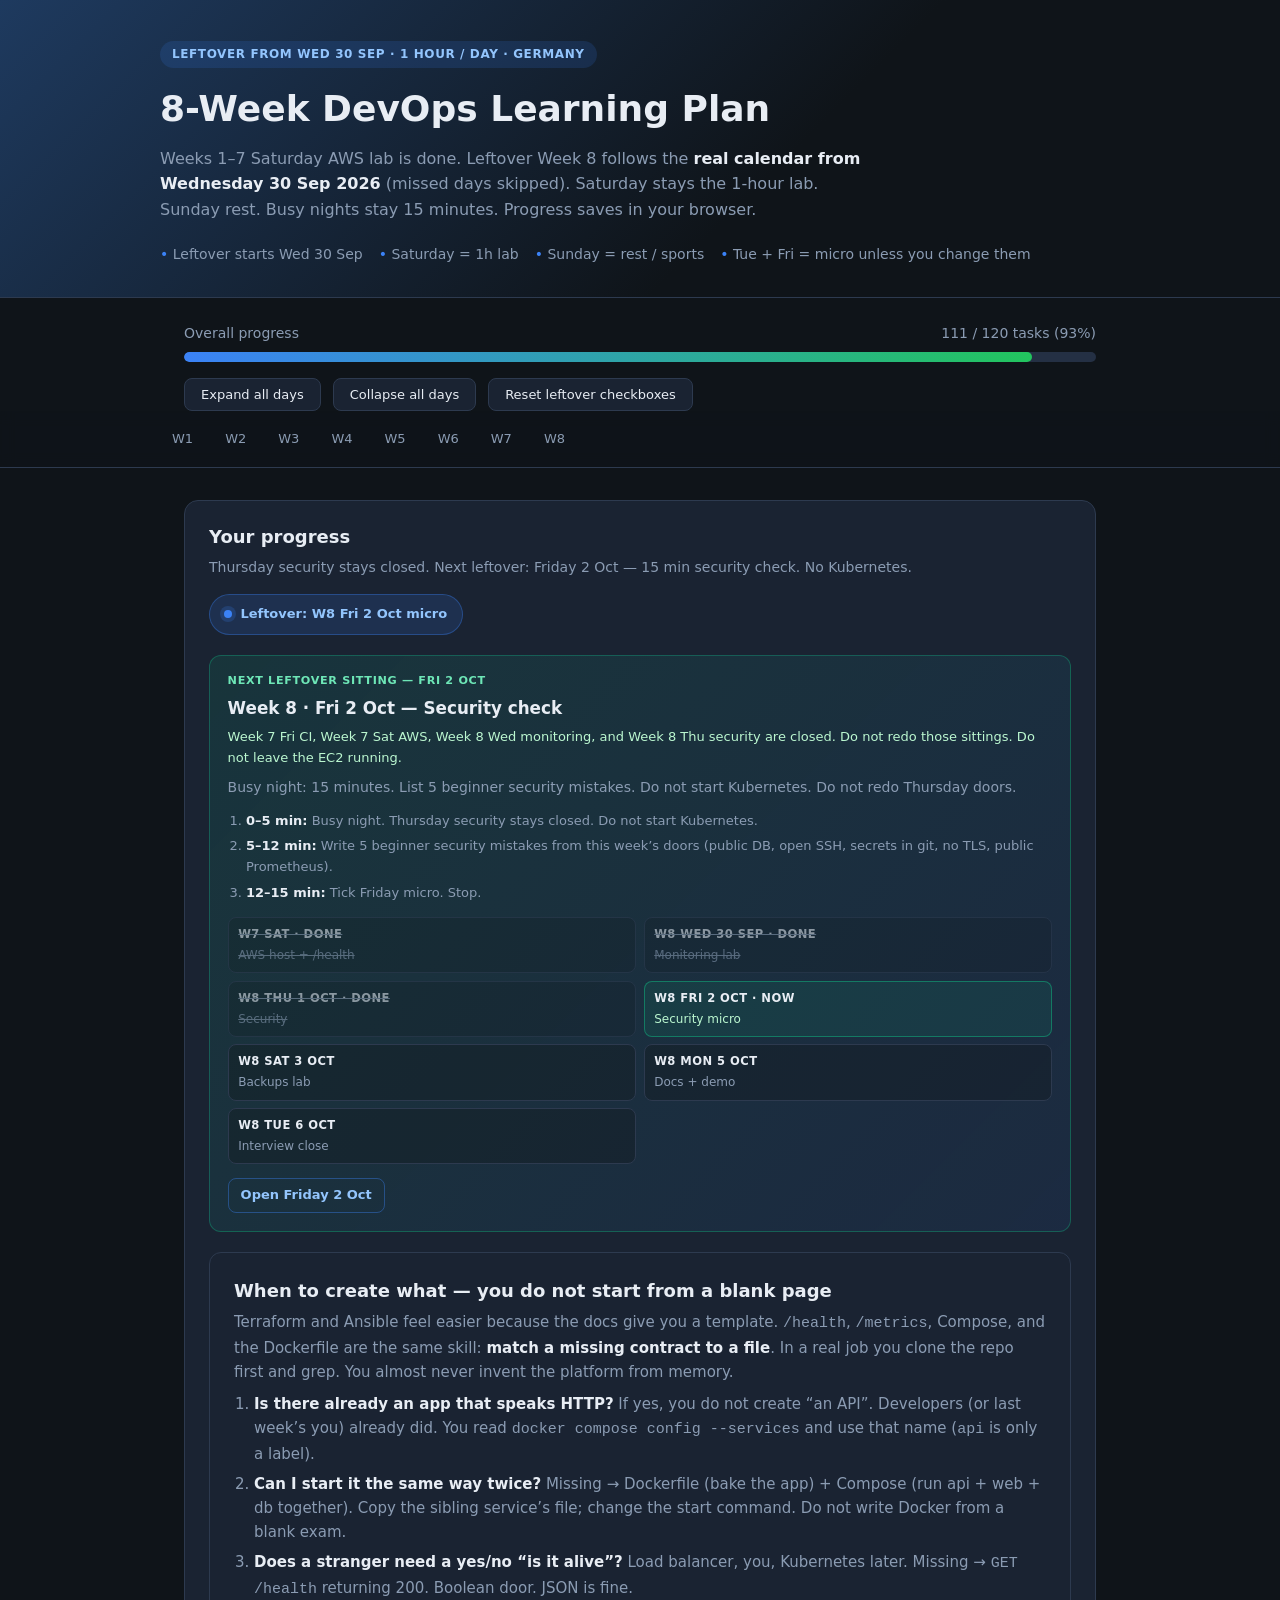
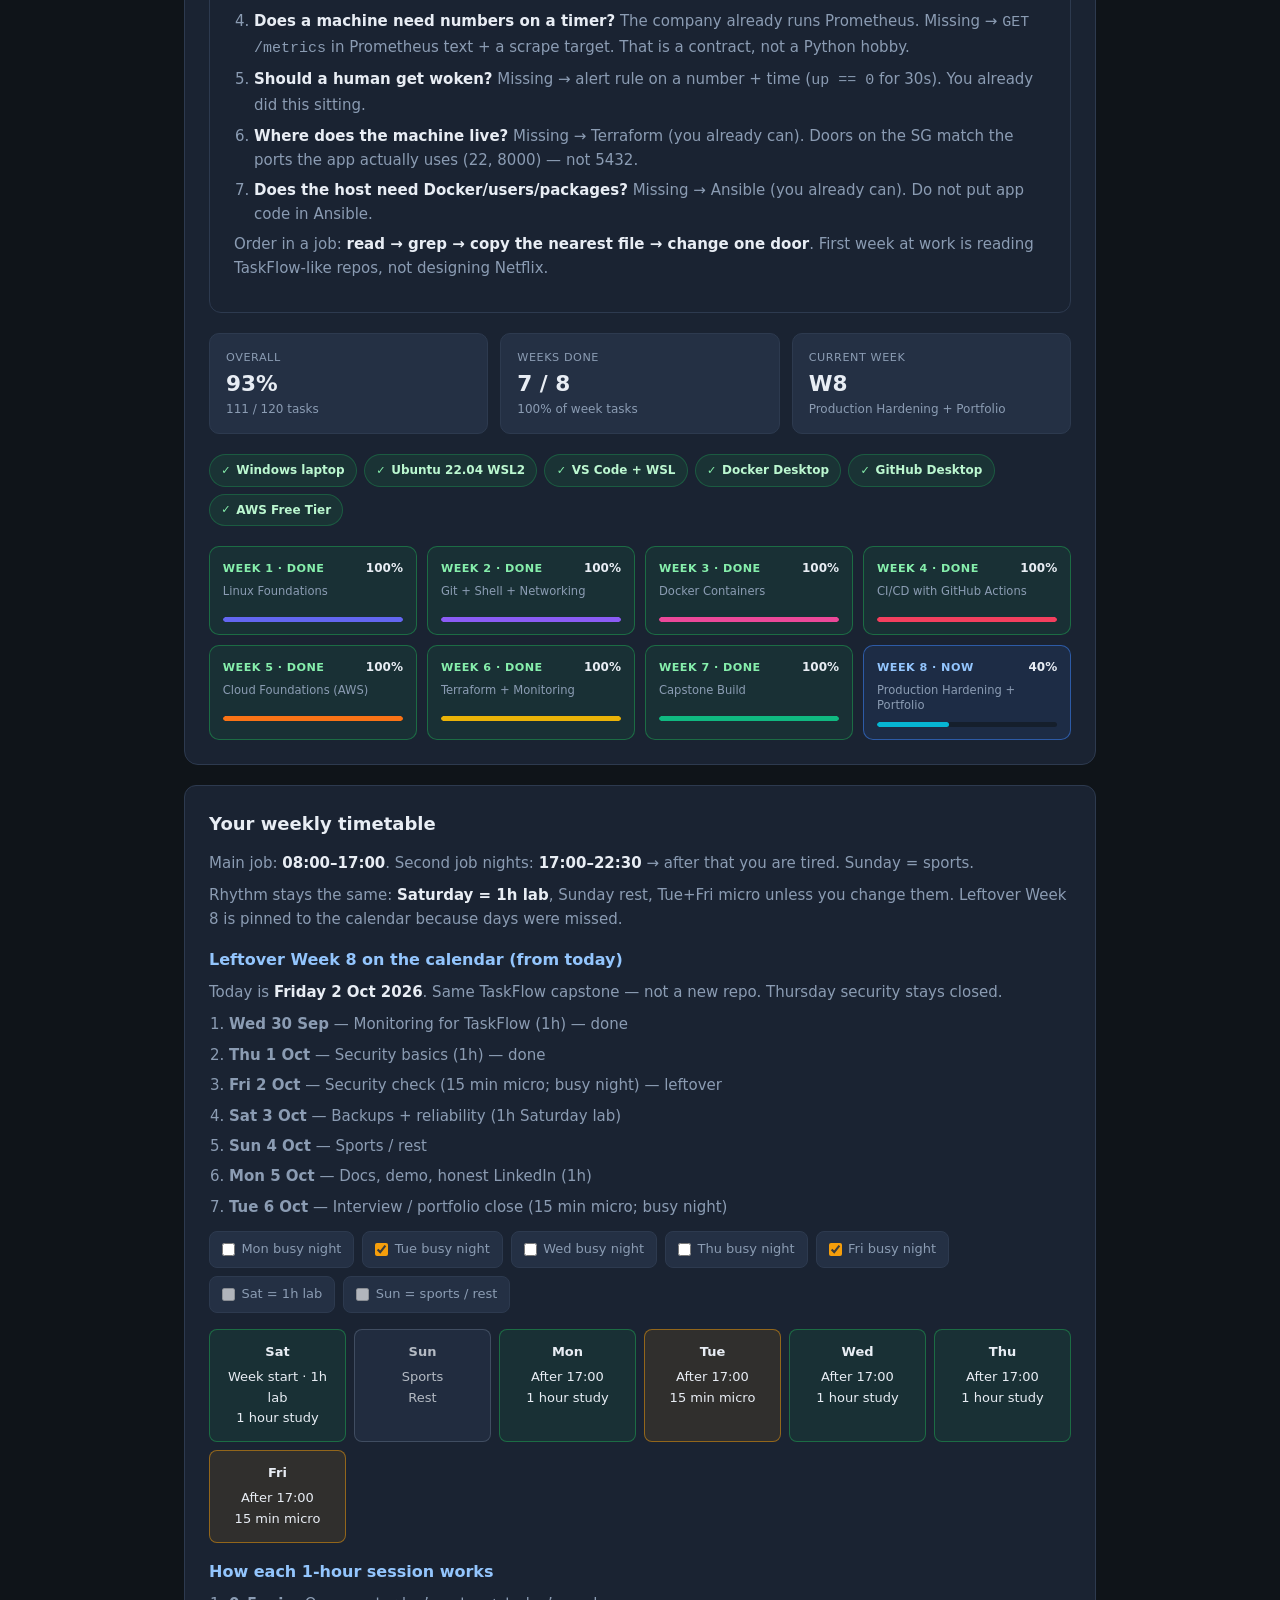
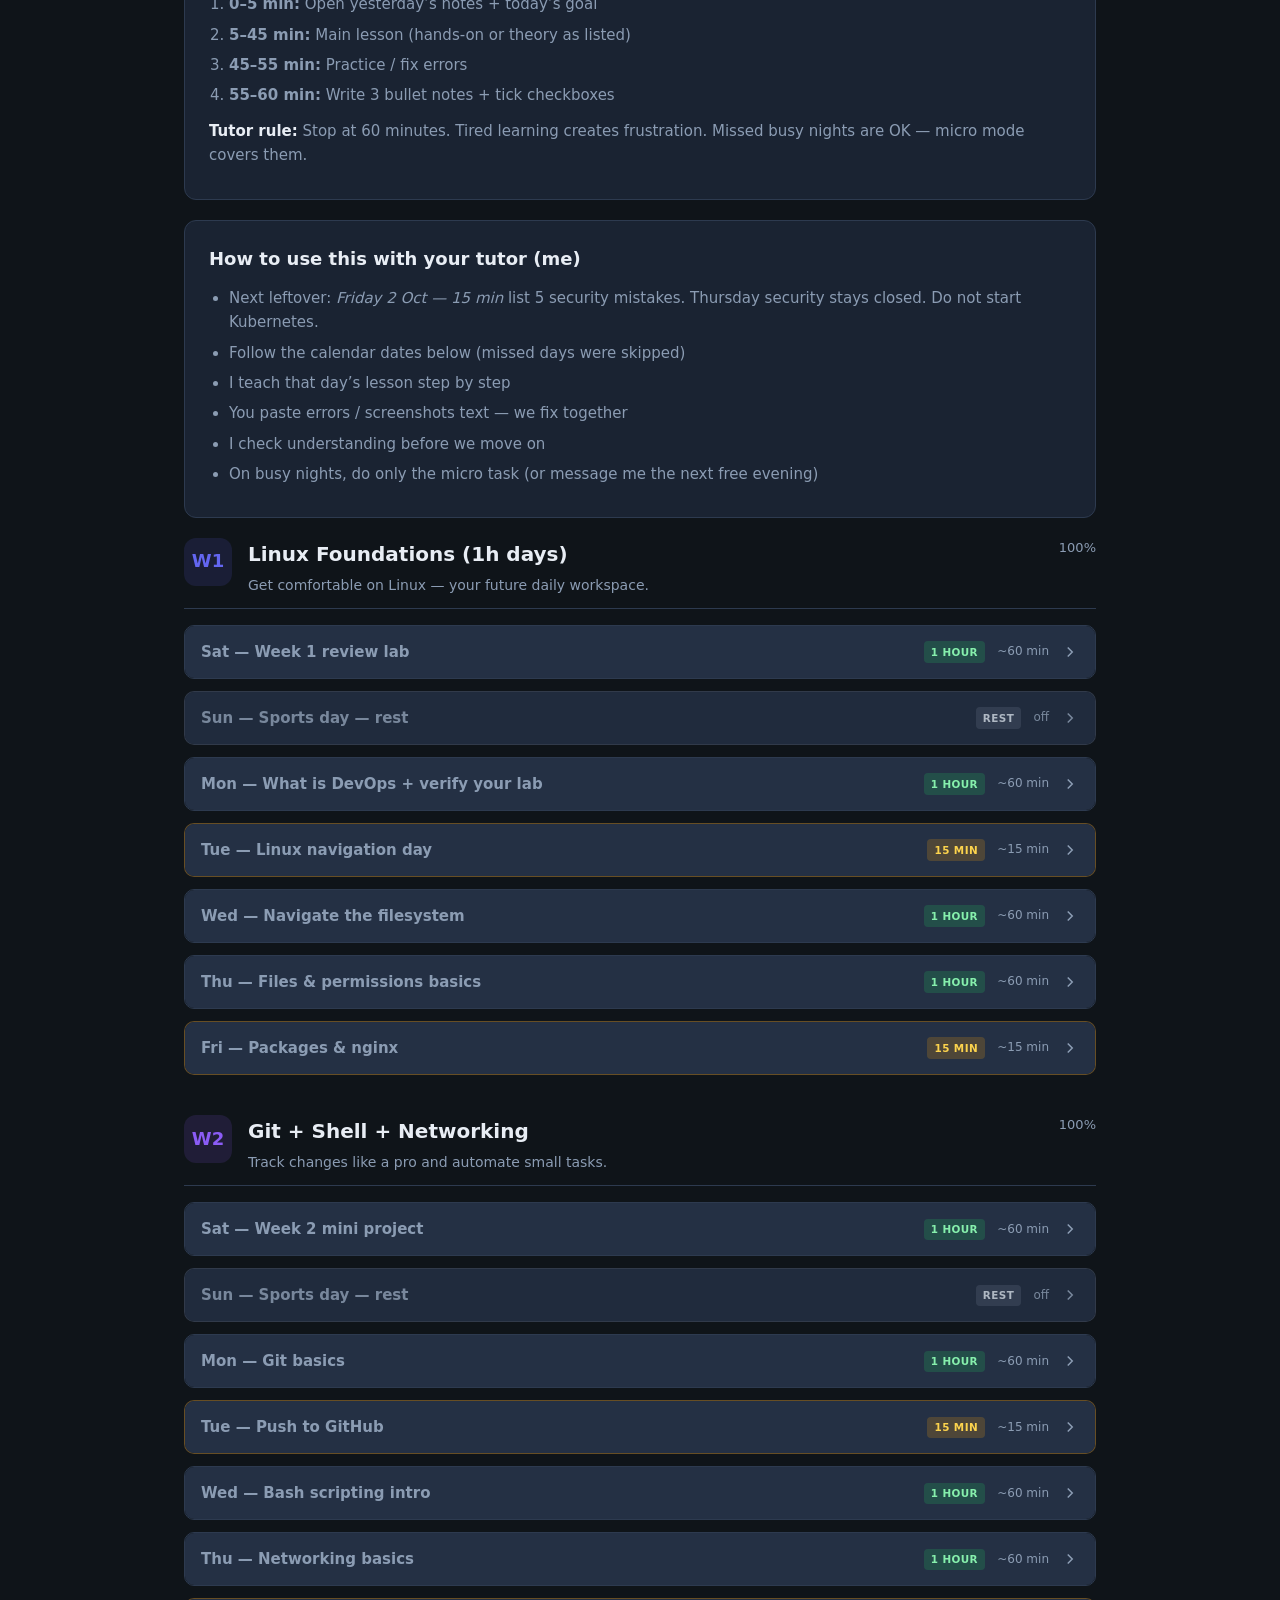
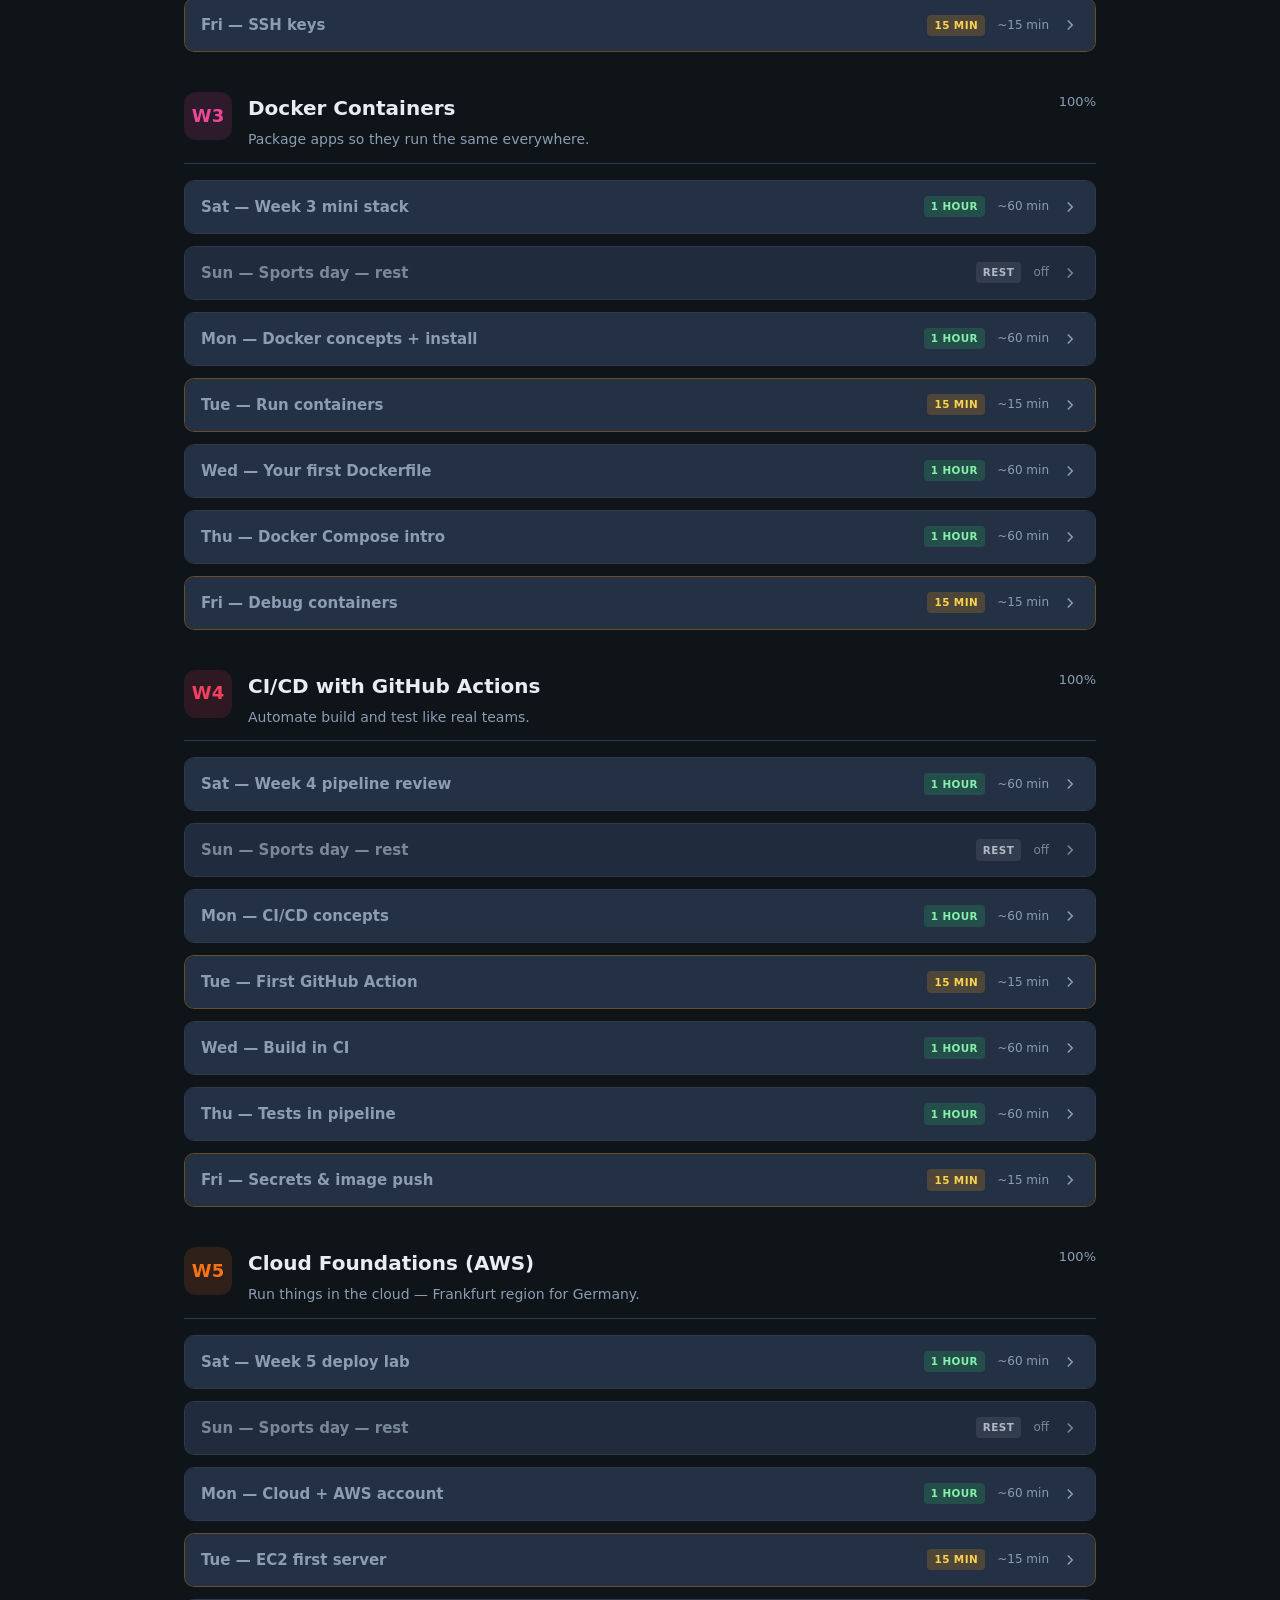
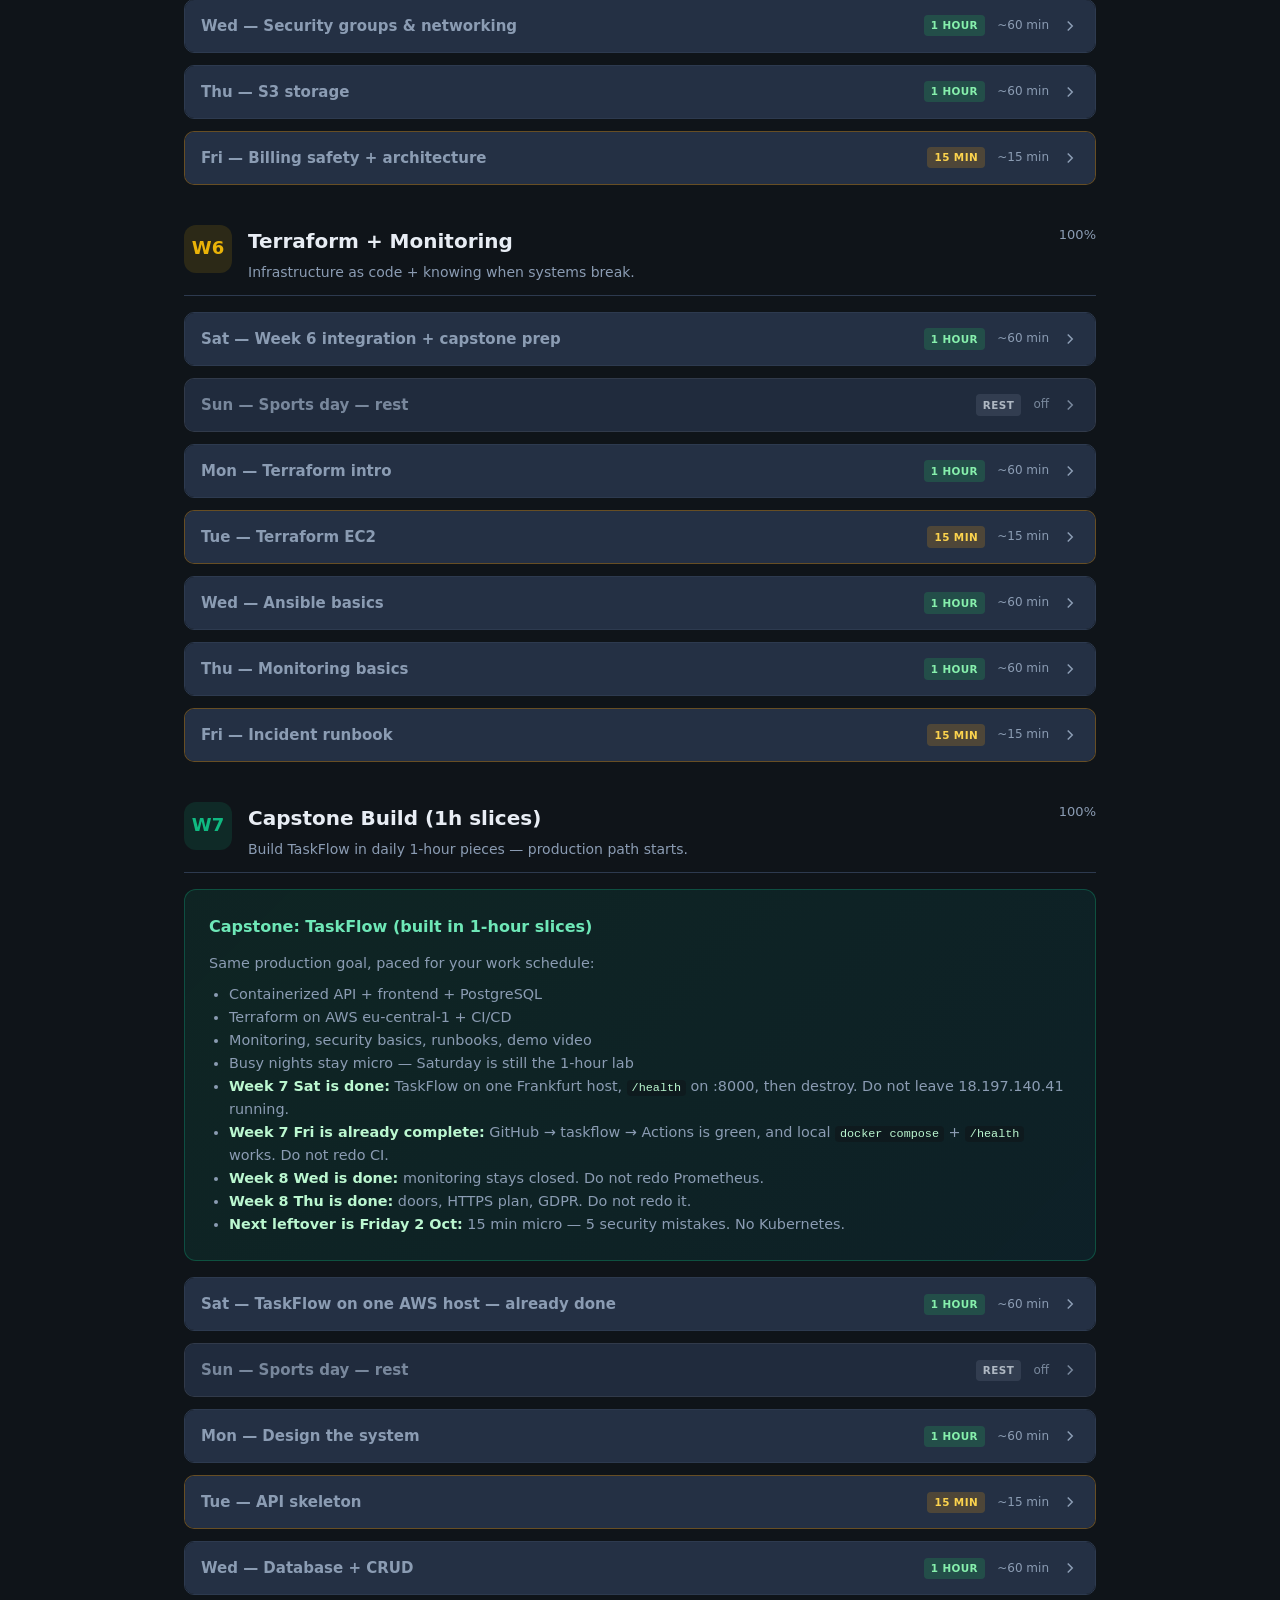
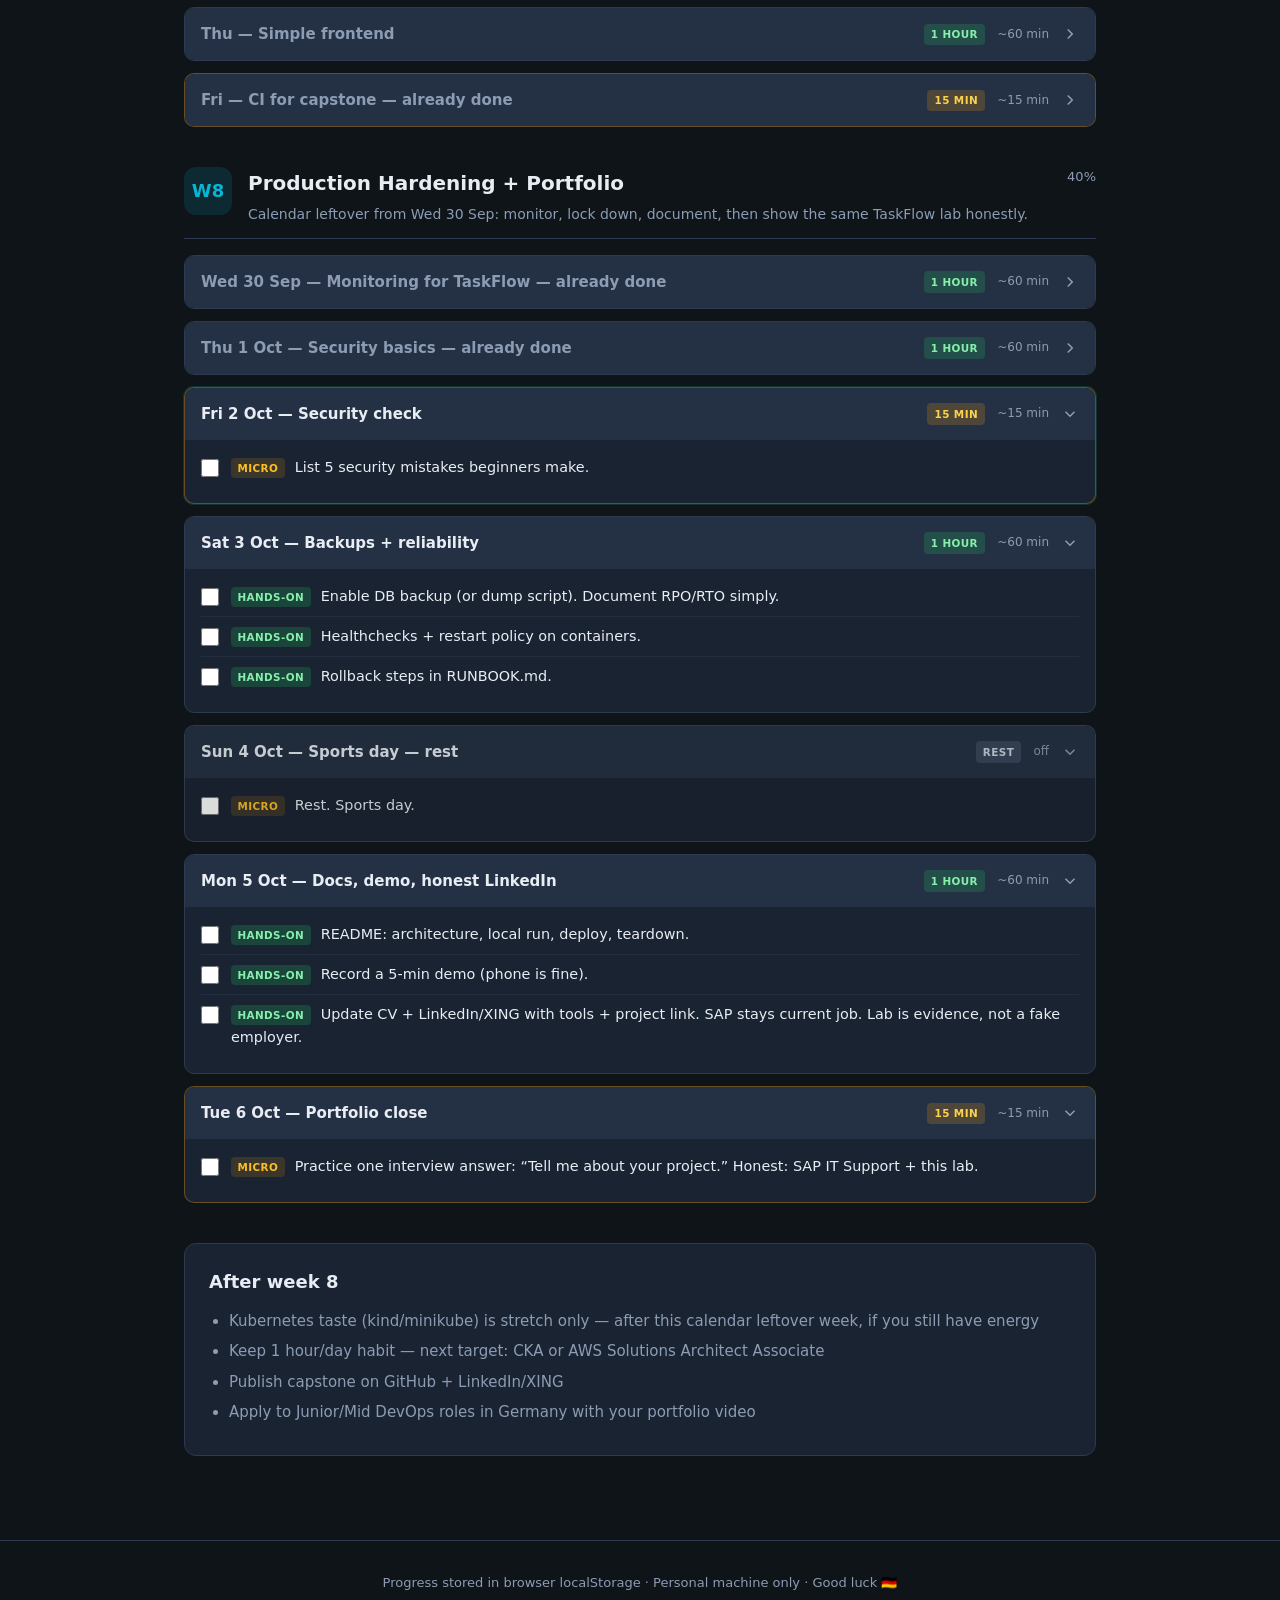
==== commit 07991a30: "Mark Thursday security done. Leftover is Friday 2 Oct 15-minute micro. No Kubernetes. Thursday doors" ====
--- a/devops-8-week-plan.html
+++ b/devops-8-week-plan.html
@@ -887,7 +887,7 @@
       <div class="dashboard-top">
         <div>
           <h2>Your progress</h2>
-          <p class="dashboard-sub">Wednesday monitoring stays closed. Thursday 1 Oct security lab is on — doors, HTTPS plan, GDPR. Same TaskFlow.</p>
+          <p class="dashboard-sub">Thursday security stays closed. Next leftover: Friday 2 Oct — 15 min security check. No Kubernetes.</p>
         </div>
         <div class="now-pill" id="now-pill">
           <span class="now-dot"></span>
@@ -896,13 +896,13 @@
       </div>
 
       <div class="leftover-card" id="leftover-card">
-        <div class="leftover-kicker" id="leftover-kicker">Lab is on — Thu 1 Oct</div>
+        <div class="leftover-kicker" id="leftover-kicker">Next leftover sitting</div>
         <div class="leftover-title" id="leftover-title">Finding leftover…</div>
-        <p class="leftover-closed" id="leftover-closed">Week 7 Fri CI, Week 7 Sat AWS, and Week 8 Wed monitoring are closed.</p>
-        <p class="leftover-detail" id="leftover-detail">Thursday security: lock doors (no public DB), write an HTTPS plan, write a short GDPR note. Do not redo Prometheus. Do not start Kubernetes.</p>
+        <p class="leftover-closed" id="leftover-closed">Week 7 Fri CI, Week 7 Sat AWS, Week 8 Wed monitoring, and Week 8 Thu security are closed.</p>
+        <p class="leftover-detail" id="leftover-detail">Next leftover is Friday 2 Oct: 15 min micro — list 5 beginner security mistakes. Do not start Kubernetes. Do not redo Thursday doors.</p>
         <ol class="lab-hour" id="leftover-hour"></ol>
         <div class="remain-path" id="remain-path"></div>
-        <a class="leftover-jump" id="leftover-jump" href="#thursday-lab">Open Thursday lab</a>
+        <a class="leftover-jump" id="leftover-jump" href="#w8-fri">Open Friday 2 Oct</a>
       </div>
 
       <section class="card" id="when-to-create">
@@ -920,7 +920,7 @@
         <p>Order in a job: <strong style="color:var(--text)">read → grep → copy the nearest file → change one door</strong>. First week at work is reading TaskFlow-like repos, not designing Netflix.</p>
       </section>
 
-      <section class="lab-board" id="thursday-lab">
+      <section class="lab-board" id="thursday-lab" hidden>
         <h2>Thursday lab is on — security for TaskFlow</h2>
         <p class="lab-timer">60 minutes. Stop at 60. Today is doors, HTTPS plan, and data — not monitoring. Do not open Prometheus. Do not start Kubernetes. Do not rewrite CI. Wednesday stays closed.</p>
 
@@ -1338,11 +1338,11 @@
       <p>Rhythm stays the same: <strong style="color:var(--text)">Saturday = 1h lab</strong>, Sunday rest, Tue+Fri micro unless you change them. Leftover Week 8 is pinned to the calendar because days were missed.</p>
 
       <h3>Leftover Week 8 on the calendar (from today)</h3>
-      <p>Today is <strong style="color:var(--text)">Wednesday 30 Sep 2026</strong>. Same TaskFlow capstone — not a new repo.</p>
+      <p>Today is <strong style="color:var(--text)">Friday 2 Oct 2026</strong>. Same TaskFlow capstone — not a new repo. Thursday security stays closed.</p>
       <ol>
         <li><strong>Wed 30 Sep</strong> — Monitoring for TaskFlow (1h) — done</li>
-        <li><strong>Thu 1 Oct</strong> — Security basics (1h) — lab is on</li>
-        <li><strong>Fri 2 Oct</strong> — Security check (15 min micro; busy night)</li>
+        <li><strong>Thu 1 Oct</strong> — Security basics (1h) — done</li>
+        <li><strong>Fri 2 Oct</strong> — Security check (15 min micro; busy night) — leftover</li>
         <li><strong>Sat 3 Oct</strong> — Backups + reliability (1h Saturday lab)</li>
         <li><strong>Sun 4 Oct</strong> — Sports / rest</li>
         <li><strong>Mon 5 Oct</strong> — Docs, demo, honest LinkedIn (1h)</li>
@@ -1374,7 +1374,7 @@
     <section class="card">
       <h2>How to use this with your tutor (me)</h2>
       <ul>
-        <li>This sitting: <em>Thursday 1 Oct — security</em>. Wednesday monitoring stays closed. Do not redo /metrics.</li>
+        <li>Next leftover: <em>Friday 2 Oct — 15 min</em> list 5 security mistakes. Thursday security stays closed. Do not start Kubernetes.</li>
         <li>Follow the calendar dates below (missed days were skipped)</li>
         <li>I teach that day’s lesson step by step</li>
         <li>You paste errors / screenshots text — we fix together</li>
@@ -1402,8 +1402,8 @@
 
   <script>
     const STORAGE_KEY = "devops-plan-de-1h-v2";
-    const CHECKPOINT_ID = "w8-wed-monitoring-done-2026-09-30";
-    const CHECKPOINT_THROUGH = { week: 8, day: "Wed" };
+    const CHECKPOINT_ID = "w8-thu-security-done-2026-10-02";
+    const CHECKPOINT_THROUGH = { week: 8, day: "Thu" };
     const CALENDAR_ORDER = ["Mon", "Tue", "Wed", "Thu", "Fri", "Sat", "Sun"];
     const DISPLAY_ORDER = ["Sat", "Sun", "Mon", "Tue", "Wed", "Thu", "Fri"];
     const WEEK8_ORDER = ["Wed", "Thu", "Fri", "Sat", "Sun", "Mon", "Tue"];
@@ -2069,7 +2069,7 @@
           {
             day: "Thu",
             date: "Thu 1 Oct",
-            label: "Security basics",
+            label: "Security basics — already done",
             full: [
               { id: "w8d2t1", tag: "hands", text: "Lock security groups: DB not public, SSH only your IP." },
               { id: "w8d2t2", tag: "hands", text: "HTTPS plan: ALB+ACM or Caddy/nginx TLS (do what fits in 1h)." },
@@ -2229,6 +2229,13 @@
     }
 
     function leftoverHourSteps(leftover) {
+      if (leftover && leftover.week.week === 8 && leftover.day.day === "Fri") {
+        return [
+          ["0–5 min", "Busy night. Thursday security stays closed. Do not start Kubernetes."],
+          ["5–12 min", "Write 5 beginner security mistakes from this week’s doors (public DB, open SSH, secrets in git, no TLS, public Prometheus)."],
+          ["12–15 min", "Tick Friday micro. Stop."]
+        ];
+      }
       if (leftover && leftover.week.week === 8 && leftover.day.day === "Thu") {
         return [
           ["0–5 min", "Picture: compose ports vs security-group doors. Wednesday monitoring stays closed. Do not open Prometheus."],
@@ -2265,17 +2272,20 @@
       const isW7Sat = leftover.week.week === 7 && leftover.day.day === "Sat";
       const isW8Wed = leftover.week.week === 8 && leftover.day.day === "Wed";
       const isW8Thu = leftover.week.week === 8 && leftover.day.day === "Thu";
+      const isW8Fri = leftover.week.week === 8 && leftover.day.day === "Fri";
       return {
-        kicker: isW8Thu ? "Lab is on — Thu 1 Oct" : isW8Wed ? "Week 8 Wednesday is closed" : isW7Sat ? "Week 7 Saturday is closed" : "Next leftover sitting",
+        kicker: isW8Fri ? "Next leftover sitting — Fri 2 Oct" : isW8Thu ? "Week 8 Thursday is closed" : isW8Wed ? "Week 8 Wednesday is closed" : isW7Sat ? "Week 7 Saturday is closed" : "Next leftover sitting",
         title: `Week ${leftover.week.week} · ${leftover.day.date || leftover.day.day} — ${leftover.day.label}`,
-        closed: "Week 7 Fri CI, Week 7 Sat AWS, and Week 8 Wed monitoring are closed. Do not redo Prometheus. Do not redo YAML. Do not leave the EC2 running.",
-        detail: isW8Thu
-          ? "Lock doors (no public DB), write an HTTPS plan, write a short GDPR note. Do not open Prometheus. Do not start Kubernetes."
+        closed: "Week 7 Fri CI, Week 7 Sat AWS, Week 8 Wed monitoring, and Week 8 Thu security are closed. Do not redo those sittings. Do not leave the EC2 running.",
+        detail: isW8Fri
+          ? "Busy night: 15 minutes. List 5 beginner security mistakes. Do not start Kubernetes. Do not redo Thursday doors."
+          : isW8Thu
+          ? "Thursday security is already done. Do not start it again."
           : isW8Wed
           ? "Wednesday monitoring is already done. Do not start it again."
           : leftover.tasks.map((t) => t.text).join(" "),
-        href: isW8Thu ? "#thursday-lab" : isW8Wed ? "#wednesday-lab" : `#w${leftover.week.week}-${leftover.day.day.toLowerCase()}`,
-        jump: isW8Thu ? "Open Thursday lab" : isW8Wed ? "Open Wednesday lab" : "Open that day",
+        href: isW8Fri ? "#w8-fri" : isW8Thu ? "#thursday-lab" : isW8Wed ? "#wednesday-lab" : `#w${leftover.week.week}-${leftover.day.day.toLowerCase()}`,
+        jump: isW8Fri ? "Open Friday 2 Oct" : isW8Thu ? "Open Thursday lab" : isW8Wed ? "Open Wednesday lab" : "Open that day",
         hour: leftoverHourSteps(leftover)
       };
     }
@@ -2361,7 +2371,8 @@
                 <li><strong style="color:#bbf7d0">Week 7 Sat is done:</strong> TaskFlow on one Frankfurt host, <code>/health</code> on :8000, then destroy. Do not leave 18.197.140.41 running.</li>
                 <li><strong style="color:#bbf7d0">Week 7 Fri is already complete:</strong> GitHub → taskflow → Actions is green, and local <code>docker compose</code> + <code>/health</code> works. Do not redo CI.</li>
                 <li><strong style="color:#bbf7d0">Week 8 Wed is done:</strong> monitoring stays closed. Do not redo Prometheus.</li>
-                <li><strong style="color:#bbf7d0">Week 8 Thu is on:</strong> lock doors, HTTPS plan, GDPR note. Same TaskFlow. Not a new repo.</li>
+                <li><strong style="color:#bbf7d0">Week 8 Thu is done:</strong> doors, HTTPS plan, GDPR. Do not redo it.</li>
+                <li><strong style="color:#bbf7d0">Next leftover is Friday 2 Oct:</strong> 15 min micro — 5 security mistakes. No Kubernetes.</li>
               </ul>
             </div>`;
         }
@@ -2553,6 +2564,8 @@
       if (nowText) {
         if (pct === 100) {
           nowText.textContent = "Plan complete — ship the portfolio";
+        } else if (leftover && leftover.week.week === 8 && leftover.day.day === "Fri") {
+          nowText.textContent = "Leftover: W8 Fri 2 Oct micro";
         } else if (leftover && leftover.week.week === 8 && leftover.day.day === "Thu") {
           nowText.textContent = "Start: W8 Thu security";
         } else if (leftover && leftover.week.week === 8 && leftover.day.day === "Wed") {
@@ -2658,7 +2671,7 @@
     });
 
     document.getElementById("reset-progress").addEventListener("click", () => {
-      if (confirm("Uncheck leftover from Thursday 1 Oct onward? Weeks 1–8 Wednesday stay ticked (CI, AWS lab, and monitoring already done).")) {
+      if (confirm("Uncheck leftover from Friday 2 Oct onward? Weeks 1–8 Thursday stay ticked (CI, AWS, monitoring, and Thursday security already done).")) {
         const busy = getBusyDays();
         localStorage.removeItem(STORAGE_KEY);
         const state = { busyDays: busy };
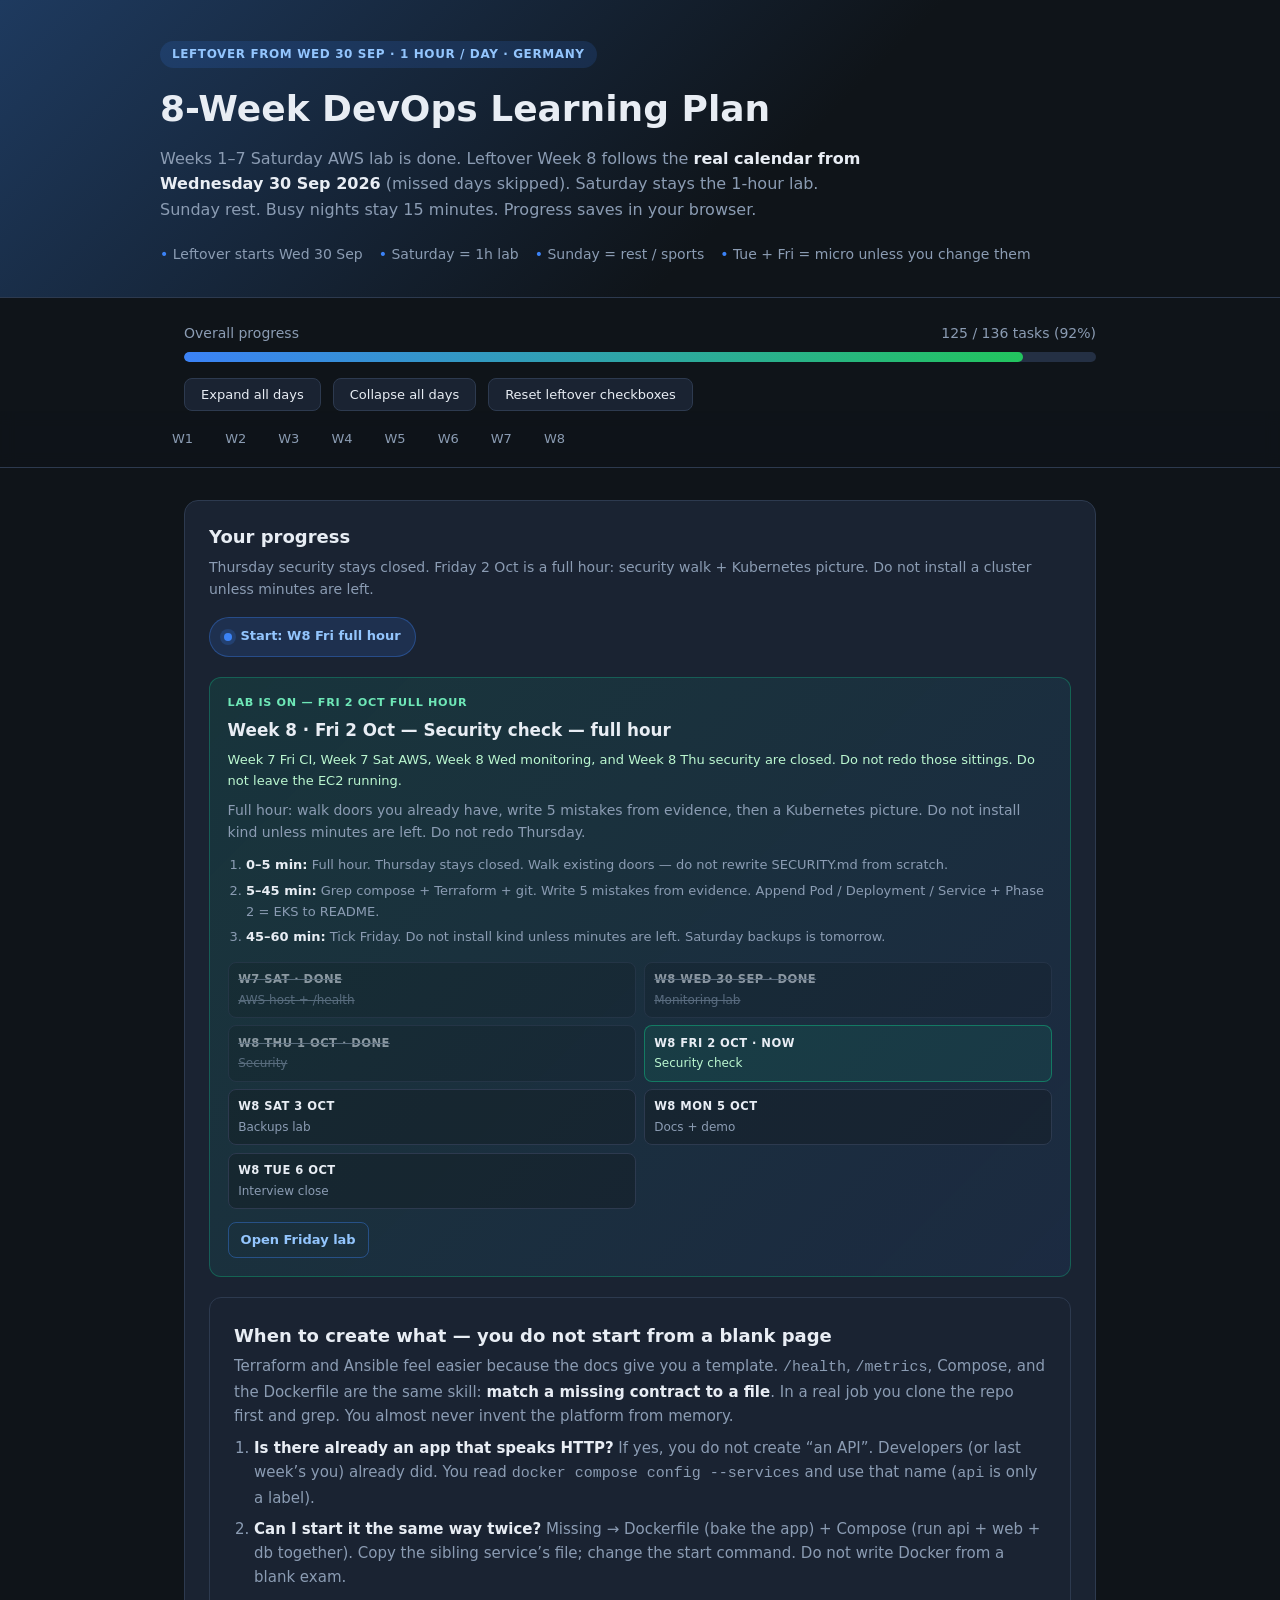
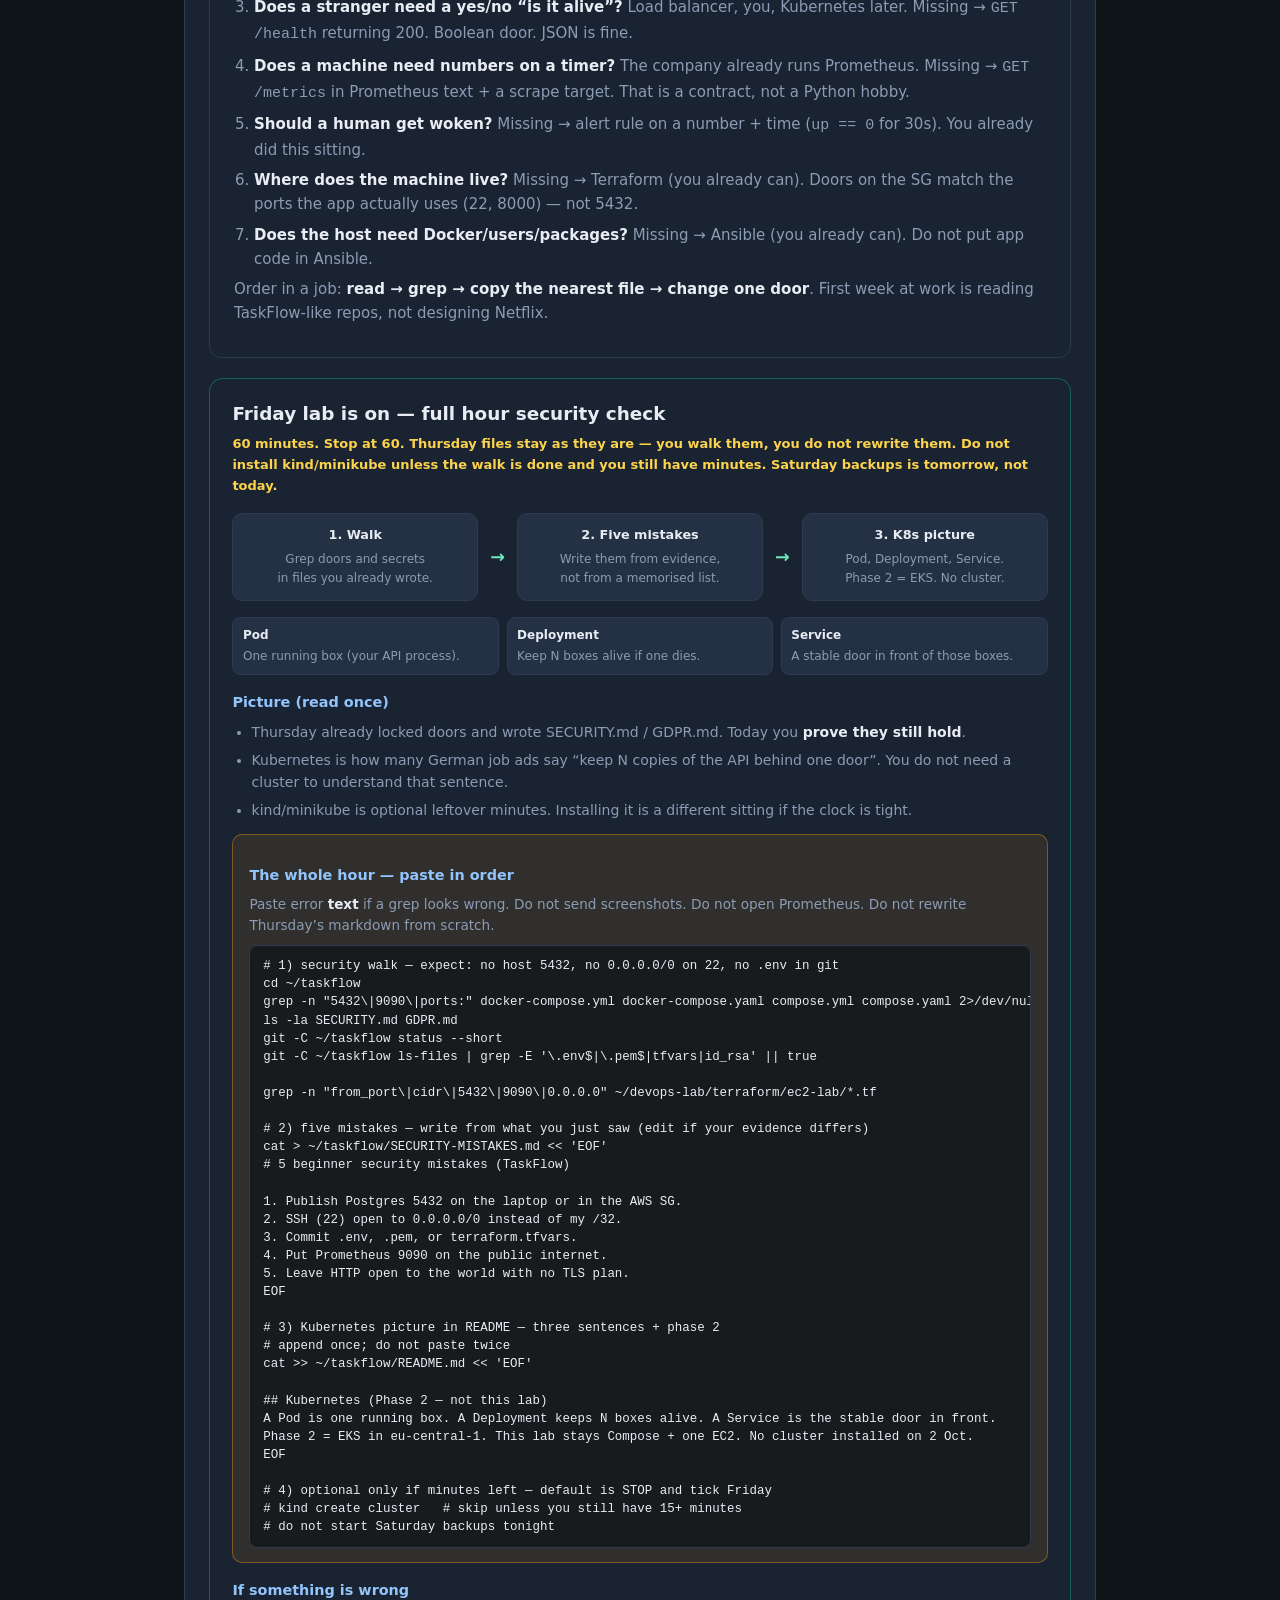
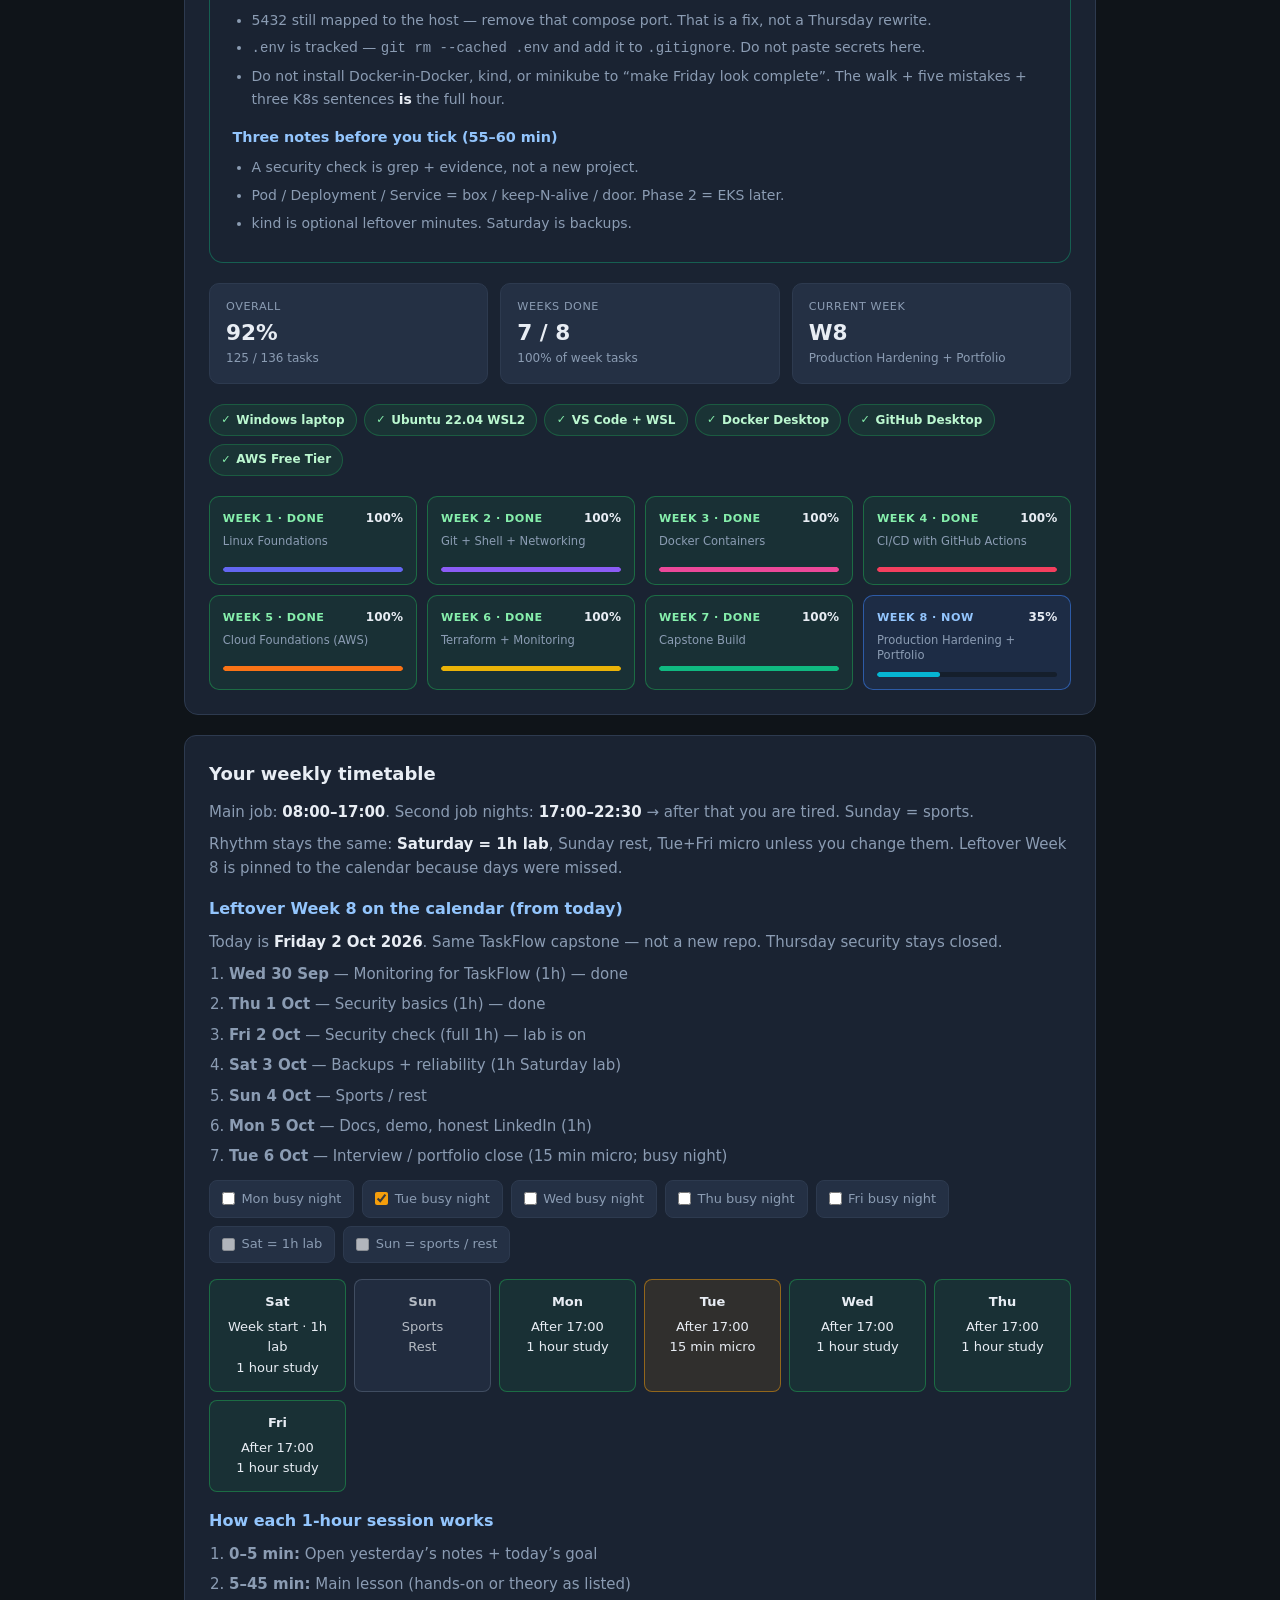
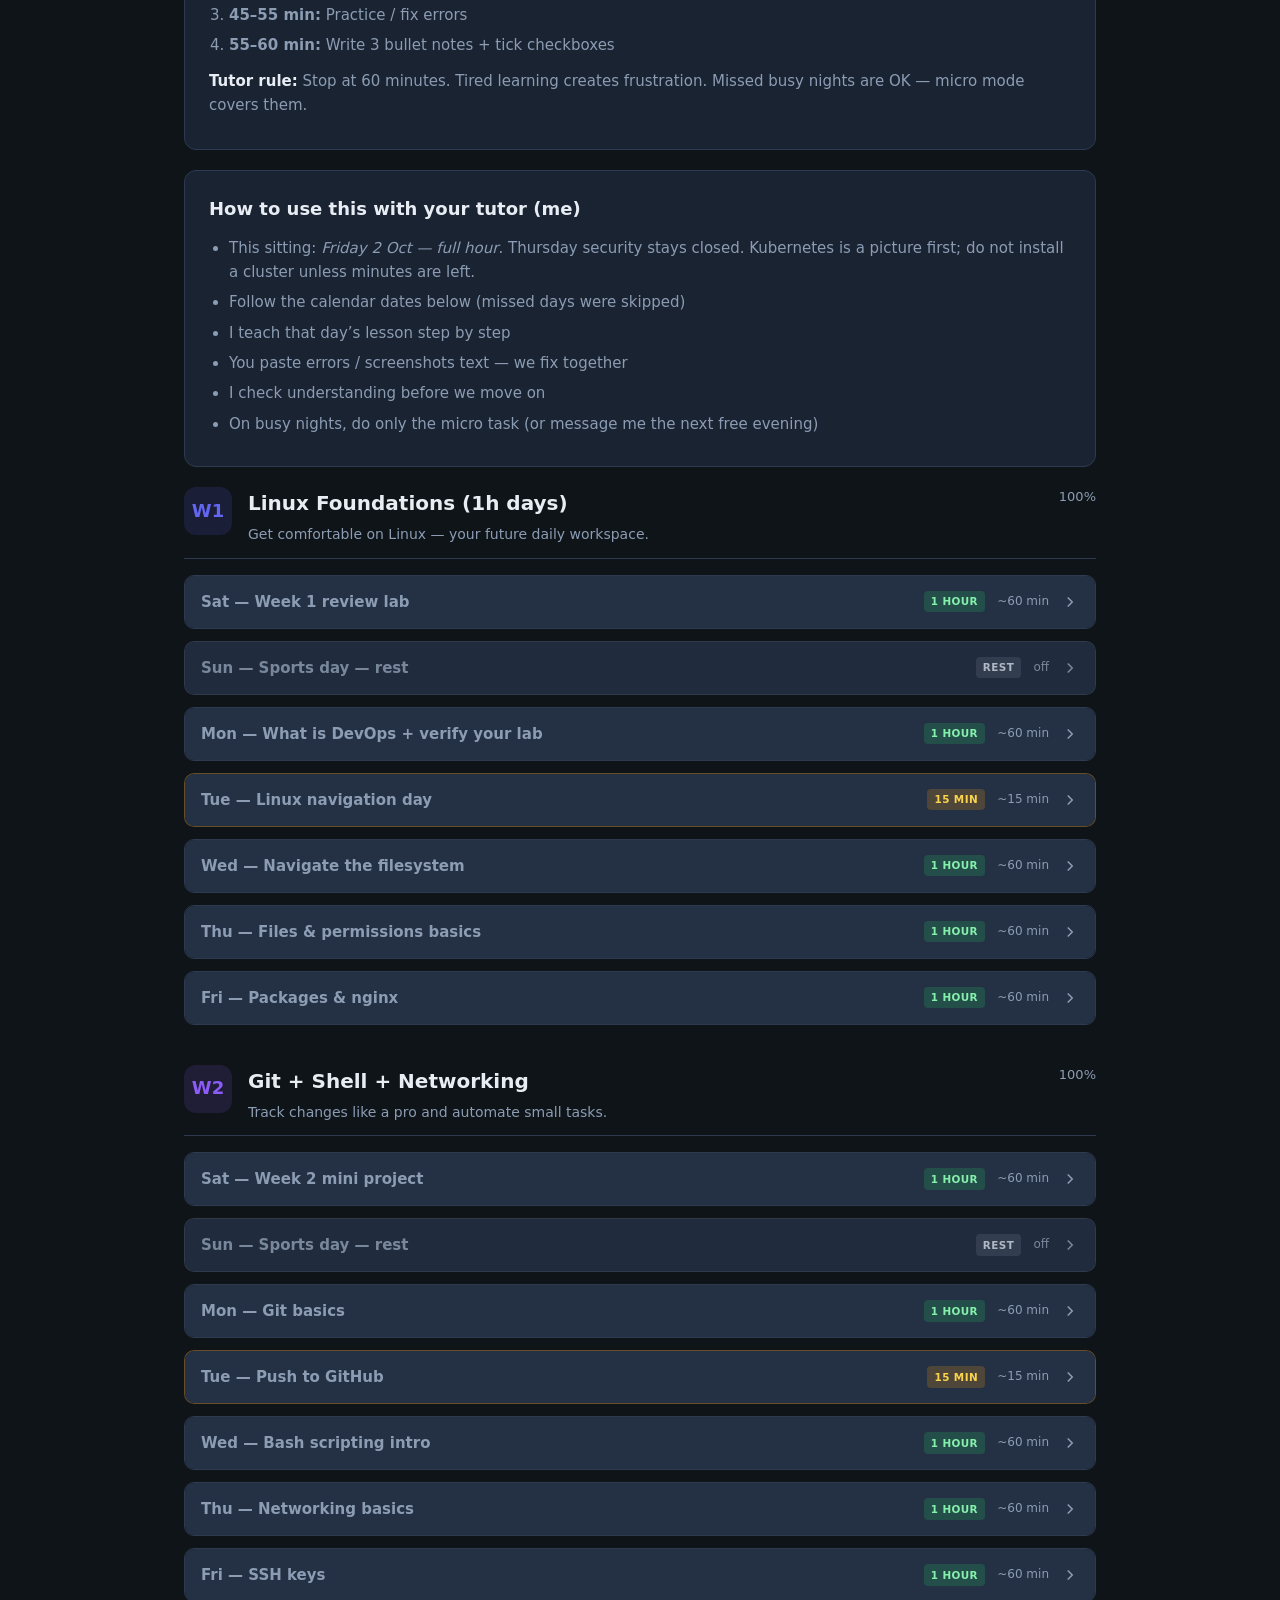
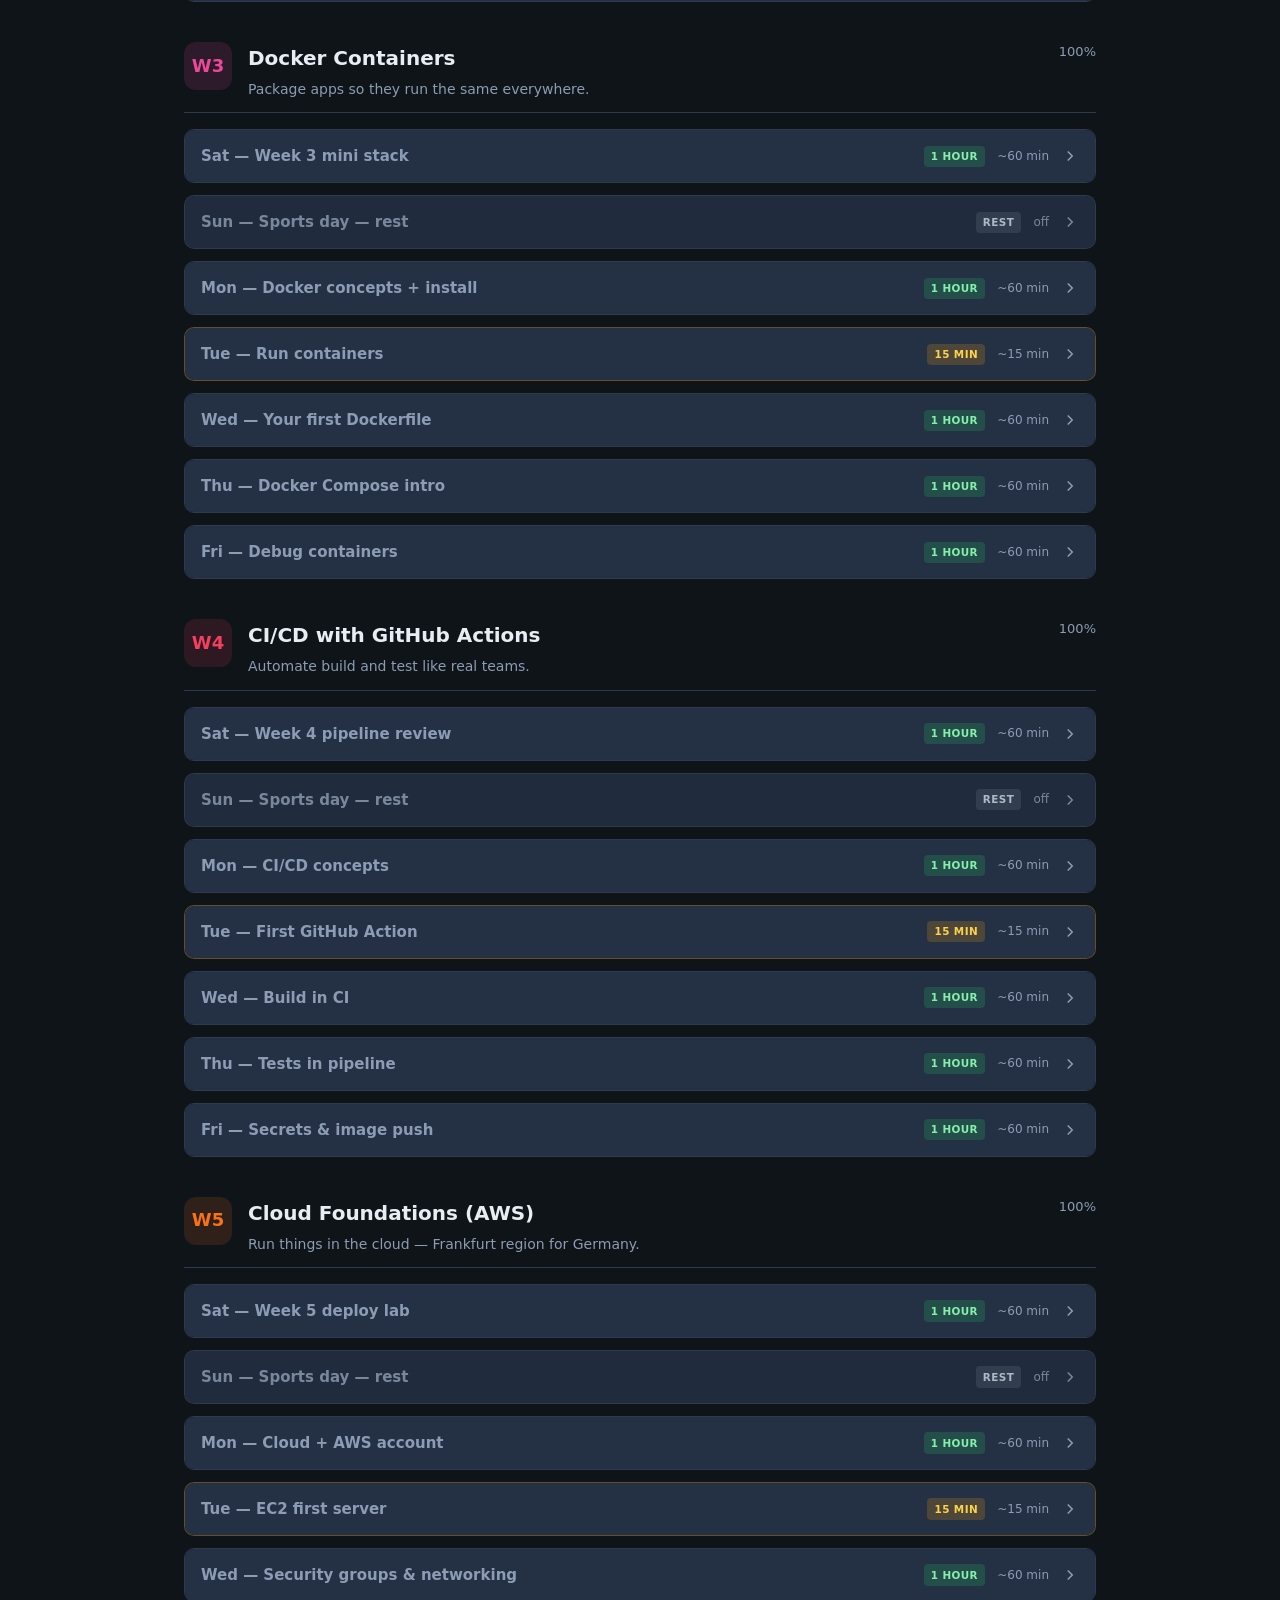
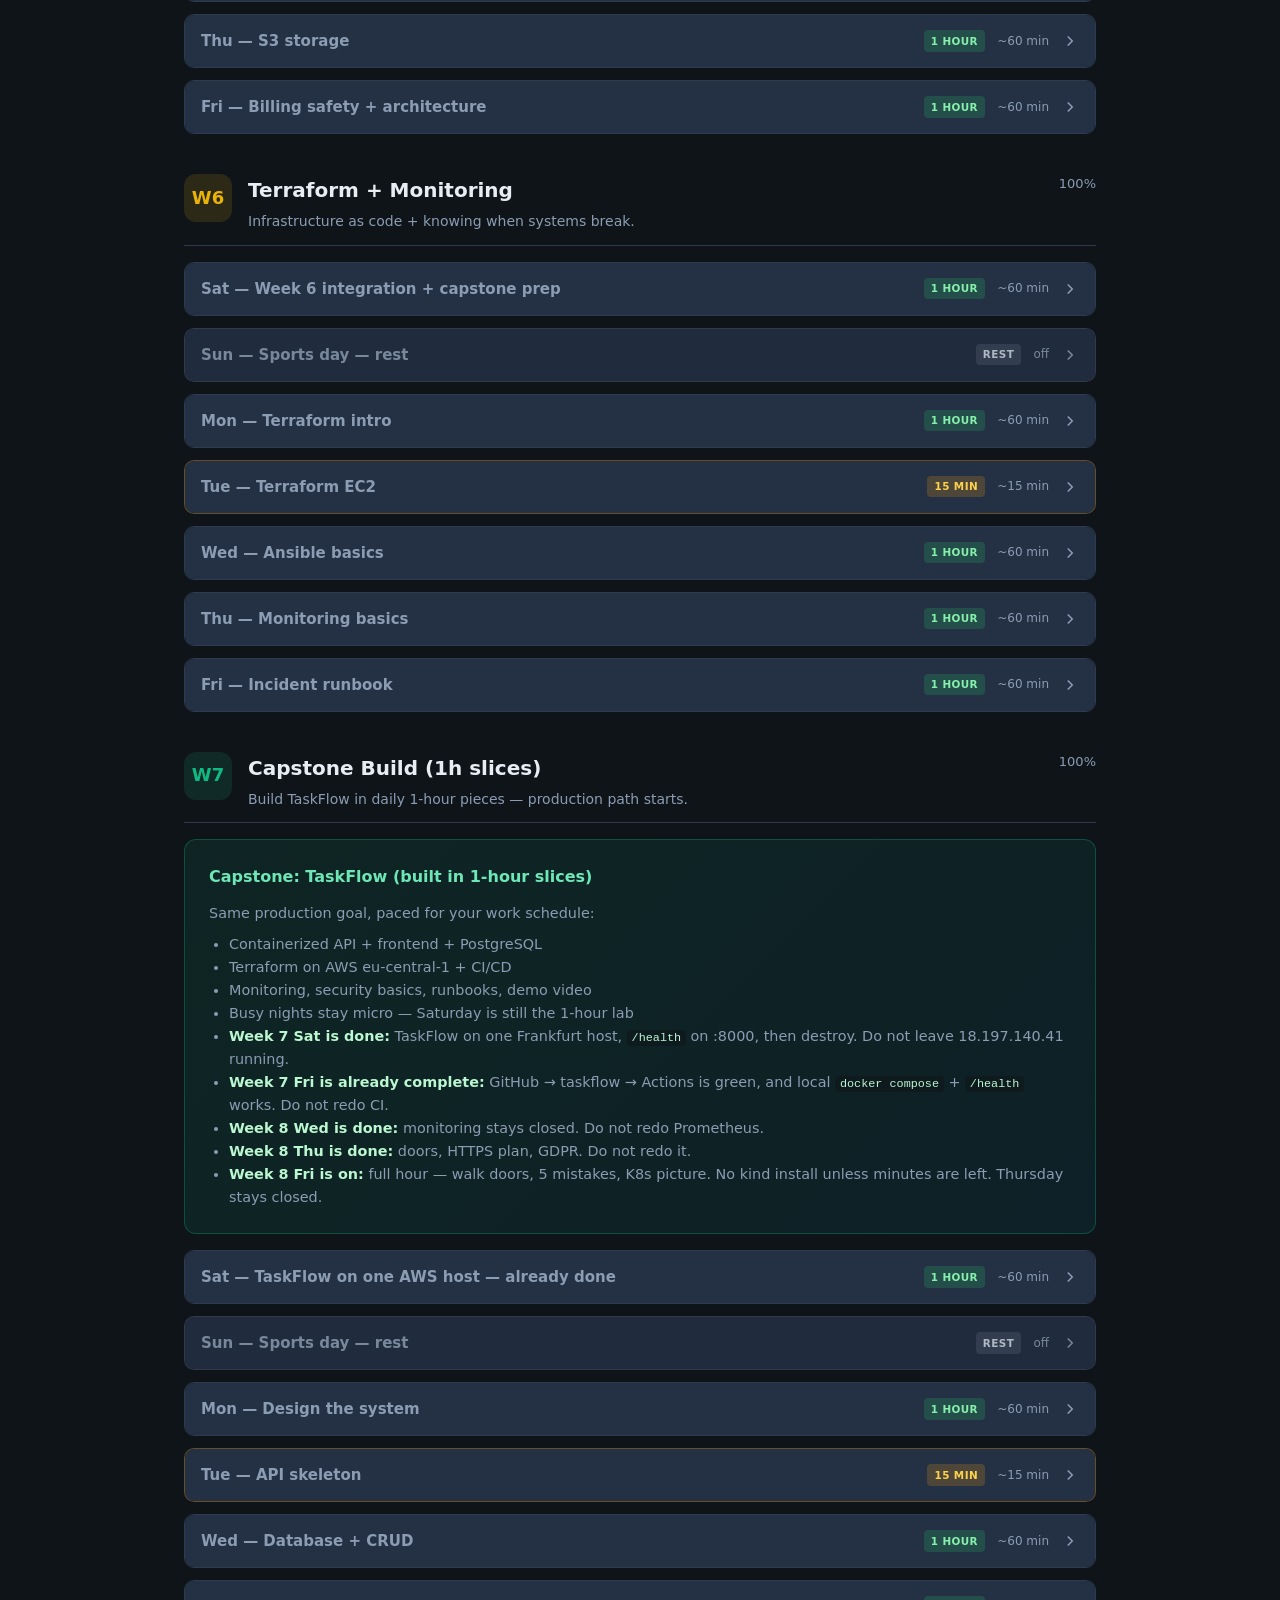
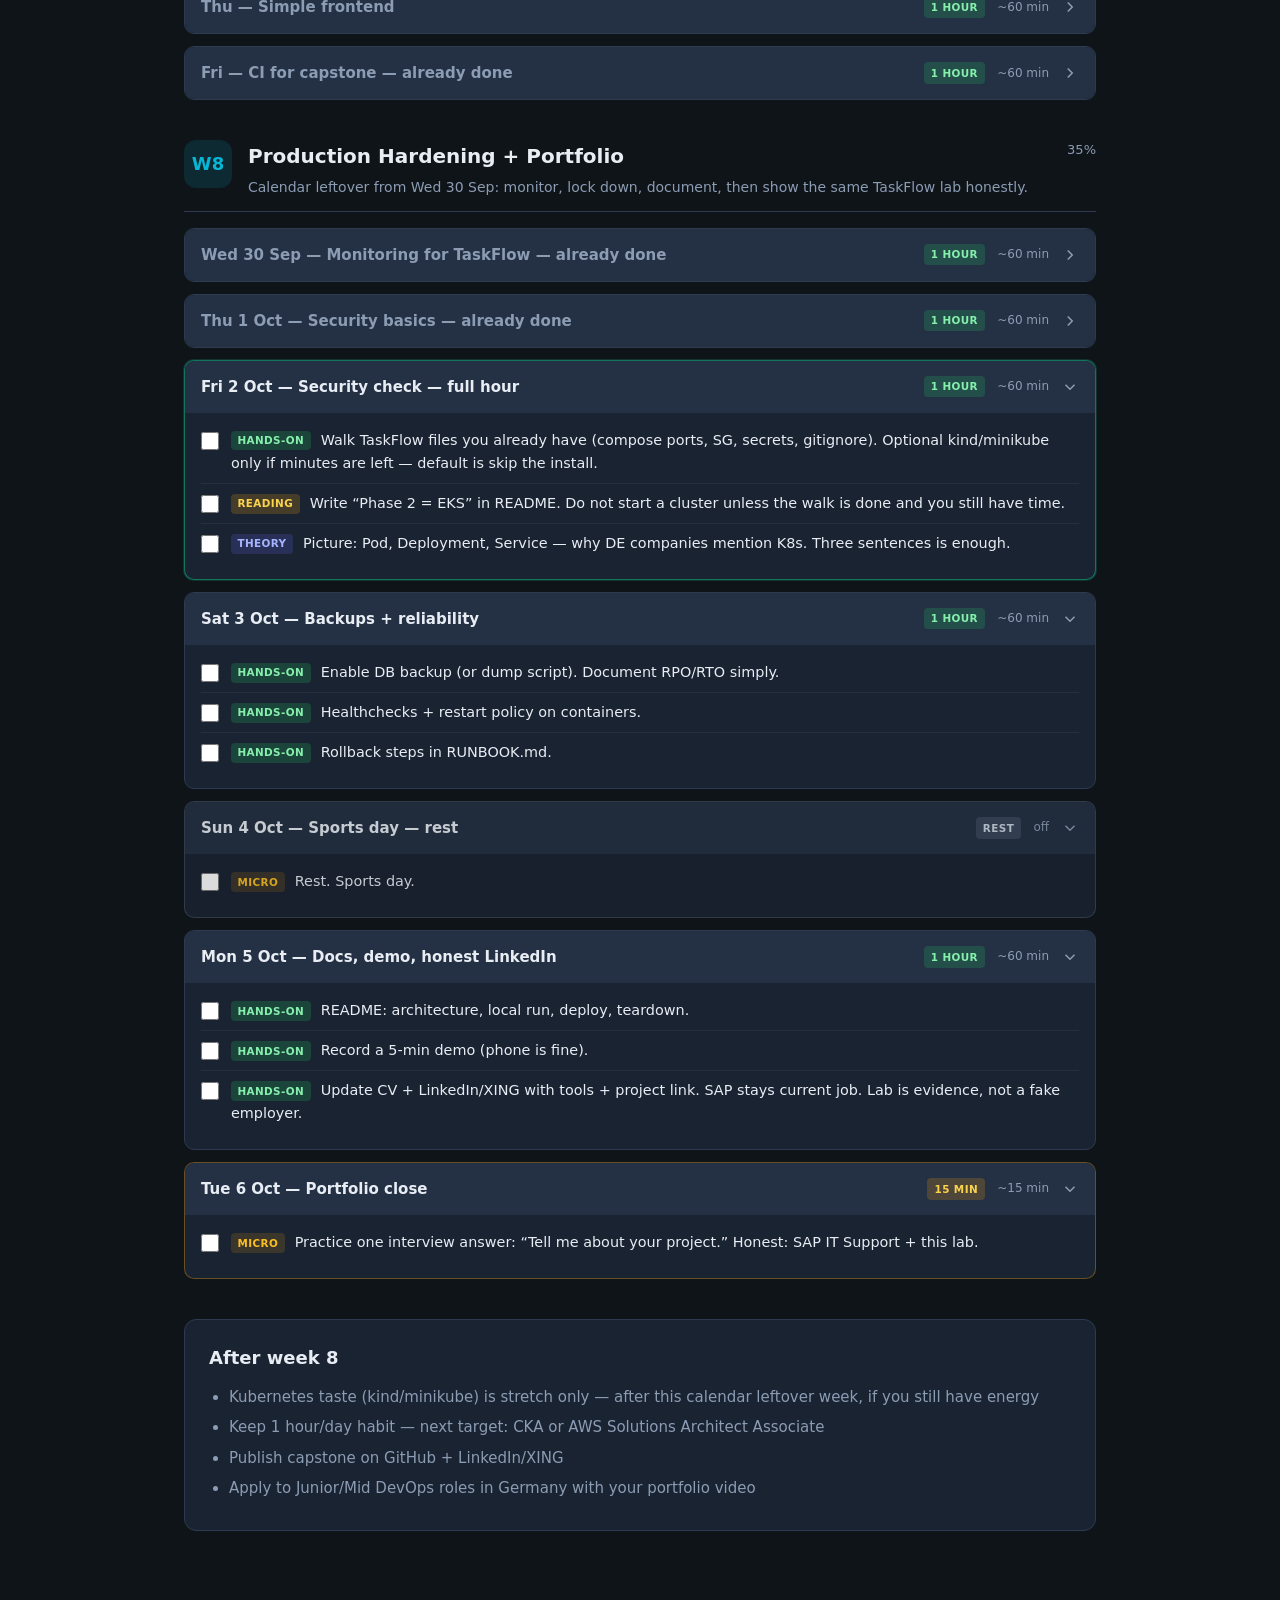
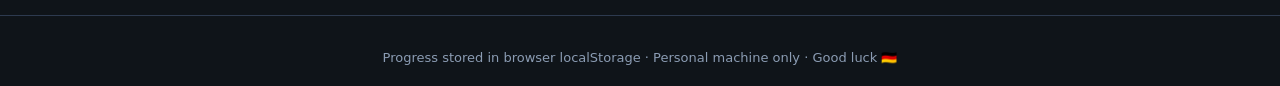
==== commit f0c75abc: "Make Friday a full-hour security check plus a Kubernetes picture. Uncheck Friday busy night. Thursda" ====
--- a/devops-8-week-plan.html
+++ b/devops-8-week-plan.html
@@ -887,7 +887,7 @@
       <div class="dashboard-top">
         <div>
           <h2>Your progress</h2>
-          <p class="dashboard-sub">Thursday security stays closed. Next leftover: Friday 2 Oct — 15 min security check. No Kubernetes.</p>
+          <p class="dashboard-sub">Thursday security stays closed. Friday 2 Oct is a full hour: security walk + Kubernetes picture. Do not install a cluster unless minutes are left.</p>
         </div>
         <div class="now-pill" id="now-pill">
           <span class="now-dot"></span>
@@ -896,13 +896,13 @@
       </div>
 
       <div class="leftover-card" id="leftover-card">
-        <div class="leftover-kicker" id="leftover-kicker">Next leftover sitting</div>
+        <div class="leftover-kicker" id="leftover-kicker">Lab is on — Fri 2 Oct full hour</div>
         <div class="leftover-title" id="leftover-title">Finding leftover…</div>
         <p class="leftover-closed" id="leftover-closed">Week 7 Fri CI, Week 7 Sat AWS, Week 8 Wed monitoring, and Week 8 Thu security are closed.</p>
-        <p class="leftover-detail" id="leftover-detail">Next leftover is Friday 2 Oct: 15 min micro — list 5 beginner security mistakes. Do not start Kubernetes. Do not redo Thursday doors.</p>
+        <p class="leftover-detail" id="leftover-detail">Friday full hour: walk the doors you already have, write 5 mistakes, then a Kubernetes picture (Pod / Deployment / Service). Do not redo Thursday files from scratch. Do not install kind unless time is left.</p>
         <ol class="lab-hour" id="leftover-hour"></ol>
         <div class="remain-path" id="remain-path"></div>
-        <a class="leftover-jump" id="leftover-jump" href="#w8-fri">Open Friday 2 Oct</a>
+        <a class="leftover-jump" id="leftover-jump" href="#friday-lab">Open Friday lab</a>
       </div>
 
       <section class="card" id="when-to-create">
@@ -918,6 +918,95 @@
           <li><strong style="color:var(--text)">Does the host need Docker/users/packages?</strong> Missing → Ansible (you already can). Do not put app code in Ansible.</li>
         </ol>
         <p>Order in a job: <strong style="color:var(--text)">read → grep → copy the nearest file → change one door</strong>. First week at work is reading TaskFlow-like repos, not designing Netflix.</p>
+      </section>
+
+      <section class="lab-board" id="friday-lab">
+        <h2>Friday lab is on — full hour security check</h2>
+        <p class="lab-timer">60 minutes. Stop at 60. Thursday files stay as they are — you walk them, you do not rewrite them. Do not install kind/minikube unless the walk is done and you still have minutes. Saturday backups is tomorrow, not today.</p>
+
+        <div class="arch-row" aria-label="Friday architecture">
+          <div class="arch-box">
+            <strong>1. Walk</strong>
+            Grep doors and secrets<br>
+            in files you already wrote.
+          </div>
+          <div class="arch-arrow" aria-hidden="true">→</div>
+          <div class="arch-box">
+            <strong>2. Five mistakes</strong>
+            Write them from evidence,<br>
+            not from a memorised list.
+          </div>
+          <div class="arch-arrow" aria-hidden="true">→</div>
+          <div class="arch-box">
+            <strong>3. K8s picture</strong>
+            Pod, Deployment, Service.<br>
+            Phase 2 = EKS. No cluster.
+          </div>
+        </div>
+
+        <div class="port-key">
+          <div><strong>Pod</strong> One running box (your API process).</div>
+          <div><strong>Deployment</strong> Keep N boxes alive if one dies.</div>
+          <div><strong>Service</strong> A stable door in front of those boxes.</div>
+        </div>
+
+        <h3>Picture (read once)</h3>
+        <ul>
+          <li>Thursday already locked doors and wrote SECURITY.md / GDPR.md. Today you <strong style="color:var(--text)">prove they still hold</strong>.</li>
+          <li>Kubernetes is how many German job ads say “keep N copies of the API behind one door”. You do not need a cluster to understand that sentence.</li>
+          <li>kind/minikube is optional leftover minutes. Installing it is a different sitting if the clock is tight.</li>
+        </ul>
+
+        <div class="lab-now">
+          <h3>The whole hour — paste in order</h3>
+          <p>Paste error <strong style="color:var(--text)">text</strong> if a grep looks wrong. Do not send screenshots. Do not open Prometheus. Do not rewrite Thursday’s markdown from scratch.</p>
+          <div class="lab-code"># 1) security walk — expect: no host 5432, no 0.0.0.0/0 on 22, no .env in git
+cd ~/taskflow
+grep -n "5432\|9090\|ports:" docker-compose.yml docker-compose.yaml compose.yml compose.yaml 2>/dev/null
+ls -la SECURITY.md GDPR.md
+git -C ~/taskflow status --short
+git -C ~/taskflow ls-files | grep -E '\.env$|\.pem$|tfvars|id_rsa' || true
+
+grep -n "from_port\|cidr\|5432\|9090\|0.0.0.0" ~/devops-lab/terraform/ec2-lab/*.tf
+
+# 2) five mistakes — write from what you just saw (edit if your evidence differs)
+cat > ~/taskflow/SECURITY-MISTAKES.md << 'EOF'
+# 5 beginner security mistakes (TaskFlow)
+
+1. Publish Postgres 5432 on the laptop or in the AWS SG.
+2. SSH (22) open to 0.0.0.0/0 instead of my /32.
+3. Commit .env, .pem, or terraform.tfvars.
+4. Put Prometheus 9090 on the public internet.
+5. Leave HTTP open to the world with no TLS plan.
+EOF
+
+# 3) Kubernetes picture in README — three sentences + phase 2
+# append once; do not paste twice
+cat >> ~/taskflow/README.md << 'EOF'
+
+## Kubernetes (Phase 2 — not this lab)
+A Pod is one running box. A Deployment keeps N boxes alive. A Service is the stable door in front.
+Phase 2 = EKS in eu-central-1. This lab stays Compose + one EC2. No cluster installed on 2 Oct.
+EOF
+
+# 4) optional only if minutes left — default is STOP and tick Friday
+# kind create cluster   # skip unless you still have 15+ minutes
+# do not start Saturday backups tonight</div>
+        </div>
+
+        <h3>If something is wrong</h3>
+        <ul>
+          <li>5432 still mapped to the host — remove that compose port. That is a fix, not a Thursday rewrite.</li>
+          <li><code>.env</code> is tracked — <code>git rm --cached .env</code> and add it to <code>.gitignore</code>. Do not paste secrets here.</li>
+          <li>Do not install Docker-in-Docker, kind, or minikube to “make Friday look complete”. The walk + five mistakes + three K8s sentences <strong style="color:var(--text)">is</strong> the full hour.</li>
+        </ul>
+
+        <h3>Three notes before you tick (55–60 min)</h3>
+        <ul>
+          <li>A security check is grep + evidence, not a new project.</li>
+          <li>Pod / Deployment / Service = box / keep-N-alive / door. Phase 2 = EKS later.</li>
+          <li>kind is optional leftover minutes. Saturday is backups.</li>
+        </ul>
       </section>
 
       <section class="lab-board" id="thursday-lab" hidden>
@@ -1342,7 +1431,7 @@
       <ol>
         <li><strong>Wed 30 Sep</strong> — Monitoring for TaskFlow (1h) — done</li>
         <li><strong>Thu 1 Oct</strong> — Security basics (1h) — done</li>
-        <li><strong>Fri 2 Oct</strong> — Security check (15 min micro; busy night) — leftover</li>
+        <li><strong>Fri 2 Oct</strong> — Security check (full 1h) — lab is on</li>
         <li><strong>Sat 3 Oct</strong> — Backups + reliability (1h Saturday lab)</li>
         <li><strong>Sun 4 Oct</strong> — Sports / rest</li>
         <li><strong>Mon 5 Oct</strong> — Docs, demo, honest LinkedIn (1h)</li>
@@ -1354,7 +1443,7 @@
         <label><input type="checkbox" value="Tue" checked /> Tue busy night</label>
         <label><input type="checkbox" value="Wed" /> Wed busy night</label>
         <label><input type="checkbox" value="Thu" /> Thu busy night</label>
-        <label><input type="checkbox" value="Fri" checked /> Fri busy night</label>
+        <label><input type="checkbox" value="Fri" /> Fri busy night</label>
         <label><input type="checkbox" value="Sat" disabled /> Sat = 1h lab</label>
         <label><input type="checkbox" value="Sun" disabled /> Sun = sports / rest</label>
       </div>
@@ -1374,7 +1463,7 @@
     <section class="card">
       <h2>How to use this with your tutor (me)</h2>
       <ul>
-        <li>Next leftover: <em>Friday 2 Oct — 15 min</em> list 5 security mistakes. Thursday security stays closed. Do not start Kubernetes.</li>
+        <li>This sitting: <em>Friday 2 Oct — full hour</em>. Thursday security stays closed. Kubernetes is a picture first; do not install a cluster unless minutes are left.</li>
         <li>Follow the calendar dates below (missed days were skipped)</li>
         <li>I teach that day’s lesson step by step</li>
         <li>You paste errors / screenshots text — we fix together</li>
@@ -1402,7 +1491,7 @@
 
   <script>
     const STORAGE_KEY = "devops-plan-de-1h-v2";
-    const CHECKPOINT_ID = "w8-thu-security-done-2026-10-02";
+    const CHECKPOINT_ID = "w8-fri-full-lab-2026-10-02";
     const CHECKPOINT_THROUGH = { week: 8, day: "Thu" };
     const CALENDAR_ORDER = ["Mon", "Tue", "Wed", "Thu", "Fri", "Sat", "Sun"];
     const DISPLAY_ORDER = ["Sat", "Sun", "Mon", "Tue", "Wed", "Thu", "Fri"];
@@ -2082,11 +2171,11 @@
           {
             day: "Fri",
             date: "Fri 2 Oct",
-            label: "Security check",
-            full: [
-              { id: "w8d4t2", tag: "hands", text: "If Friday is a free evening: optional kind/minikube nginx scaled to 3 — only if Thursday security is done." },
-              { id: "w8d4t3", tag: "read", text: "Optional stretch: note “Phase 2 = EKS” in README. Do not start Kubernetes today unless Thursday security is done." },
-              { id: "w8d4t1", tag: "theory", text: "Optional stretch only: Pods, Deployments, Services — why DE companies mention K8s." }
+            label: "Security check — full hour",
+            full: [
+              { id: "w8d4t2", tag: "hands", text: "Walk TaskFlow files you already have (compose ports, SG, secrets, gitignore). Optional kind/minikube only if minutes are left — default is skip the install." },
+              { id: "w8d4t3", tag: "read", text: "Write “Phase 2 = EKS” in README. Do not start a cluster unless the walk is done and you still have time." },
+              { id: "w8d4t1", tag: "theory", text: "Picture: Pod, Deployment, Service — why DE companies mention K8s. Three sentences is enough." }
             ],
             micro: [
               { id: "w8d2m1", tag: "micro", text: "List 5 security mistakes beginners make." }
@@ -2188,6 +2277,12 @@
         });
       });
       state._checkpoint = CHECKPOINT_ID;
+      if (Array.isArray(state.busyDays)) {
+        state.busyDays = state.busyDays.filter((d) => d !== "Fri");
+        if (!state.busyDays.length) state.busyDays = ["Tue"];
+      } else {
+        state.busyDays = ["Tue"];
+      }
       return true;
     }
 
@@ -2231,9 +2326,9 @@
     function leftoverHourSteps(leftover) {
       if (leftover && leftover.week.week === 8 && leftover.day.day === "Fri") {
         return [
-          ["0–5 min", "Busy night. Thursday security stays closed. Do not start Kubernetes."],
-          ["5–12 min", "Write 5 beginner security mistakes from this week’s doors (public DB, open SSH, secrets in git, no TLS, public Prometheus)."],
-          ["12–15 min", "Tick Friday micro. Stop."]
+          ["0–5 min", "Full hour. Thursday stays closed. Walk existing doors — do not rewrite SECURITY.md from scratch."],
+          ["5–45 min", "Grep compose + Terraform + git. Write 5 mistakes from evidence. Append Pod / Deployment / Service + Phase 2 = EKS to README."],
+          ["45–60 min", "Tick Friday. Do not install kind unless minutes are left. Saturday backups is tomorrow."]
         ];
       }
       if (leftover && leftover.week.week === 8 && leftover.day.day === "Thu") {
@@ -2274,18 +2369,18 @@
       const isW8Thu = leftover.week.week === 8 && leftover.day.day === "Thu";
       const isW8Fri = leftover.week.week === 8 && leftover.day.day === "Fri";
       return {
-        kicker: isW8Fri ? "Next leftover sitting — Fri 2 Oct" : isW8Thu ? "Week 8 Thursday is closed" : isW8Wed ? "Week 8 Wednesday is closed" : isW7Sat ? "Week 7 Saturday is closed" : "Next leftover sitting",
+        kicker: isW8Fri ? "Lab is on — Fri 2 Oct full hour" : isW8Thu ? "Week 8 Thursday is closed" : isW8Wed ? "Week 8 Wednesday is closed" : isW7Sat ? "Week 7 Saturday is closed" : "Next leftover sitting",
         title: `Week ${leftover.week.week} · ${leftover.day.date || leftover.day.day} — ${leftover.day.label}`,
         closed: "Week 7 Fri CI, Week 7 Sat AWS, Week 8 Wed monitoring, and Week 8 Thu security are closed. Do not redo those sittings. Do not leave the EC2 running.",
         detail: isW8Fri
-          ? "Busy night: 15 minutes. List 5 beginner security mistakes. Do not start Kubernetes. Do not redo Thursday doors."
+          ? "Full hour: walk doors you already have, write 5 mistakes from evidence, then a Kubernetes picture. Do not install kind unless minutes are left. Do not redo Thursday."
           : isW8Thu
           ? "Thursday security is already done. Do not start it again."
           : isW8Wed
           ? "Wednesday monitoring is already done. Do not start it again."
           : leftover.tasks.map((t) => t.text).join(" "),
-        href: isW8Fri ? "#w8-fri" : isW8Thu ? "#thursday-lab" : isW8Wed ? "#wednesday-lab" : `#w${leftover.week.week}-${leftover.day.day.toLowerCase()}`,
-        jump: isW8Fri ? "Open Friday 2 Oct" : isW8Thu ? "Open Thursday lab" : isW8Wed ? "Open Wednesday lab" : "Open that day",
+        href: isW8Fri ? "#friday-lab" : isW8Thu ? "#thursday-lab" : isW8Wed ? "#wednesday-lab" : `#w${leftover.week.week}-${leftover.day.day.toLowerCase()}`,
+        jump: isW8Fri ? "Open Friday lab" : isW8Thu ? "Open Thursday lab" : isW8Wed ? "Open Wednesday lab" : "Open that day",
         hour: leftoverHourSteps(leftover)
       };
     }
@@ -2300,7 +2395,7 @@
     function getBusyDays() {
       const state = getState();
       if (Array.isArray(state.busyDays) && state.busyDays.length) return state.busyDays;
-      return ["Tue", "Fri"];
+      return ["Tue"];
     }
 
     function setBusyDays(days) {
@@ -2372,7 +2467,7 @@
                 <li><strong style="color:#bbf7d0">Week 7 Fri is already complete:</strong> GitHub → taskflow → Actions is green, and local <code>docker compose</code> + <code>/health</code> works. Do not redo CI.</li>
                 <li><strong style="color:#bbf7d0">Week 8 Wed is done:</strong> monitoring stays closed. Do not redo Prometheus.</li>
                 <li><strong style="color:#bbf7d0">Week 8 Thu is done:</strong> doors, HTTPS plan, GDPR. Do not redo it.</li>
-                <li><strong style="color:#bbf7d0">Next leftover is Friday 2 Oct:</strong> 15 min micro — 5 security mistakes. No Kubernetes.</li>
+                <li><strong style="color:#bbf7d0">Week 8 Fri is on:</strong> full hour — walk doors, 5 mistakes, K8s picture. No kind install unless minutes are left. Thursday stays closed.</li>
               </ul>
             </div>`;
         }
@@ -2559,13 +2654,17 @@
       if (thuLab) {
         thuLab.hidden = !(leftover && leftover.week.week === 8 && leftover.day.day === "Thu");
       }
+      const friLab = document.getElementById("friday-lab");
+      if (friLab) {
+        friLab.hidden = !(leftover && leftover.week.week === 8 && leftover.day.day === "Fri");
+      }
 
       const nowText = document.getElementById("now-text");
       if (nowText) {
         if (pct === 100) {
           nowText.textContent = "Plan complete — ship the portfolio";
         } else if (leftover && leftover.week.week === 8 && leftover.day.day === "Fri") {
-          nowText.textContent = "Leftover: W8 Fri 2 Oct micro";
+          nowText.textContent = "Start: W8 Fri full hour";
         } else if (leftover && leftover.week.week === 8 && leftover.day.day === "Thu") {
           nowText.textContent = "Start: W8 Thu security";
         } else if (leftover && leftover.week.week === 8 && leftover.day.day === "Wed") {
@@ -2610,7 +2709,7 @@
         { week: 7, day: "Sat", label: "AWS host + /health" },
         { week: 8, day: "Wed", date: "30 Sep", label: "Monitoring lab" },
         { week: 8, day: "Thu", date: "1 Oct", label: "Security" },
-        { week: 8, day: "Fri", date: "2 Oct", label: "Security micro" },
+        { week: 8, day: "Fri", date: "2 Oct", label: "Security check" },
         { week: 8, day: "Sat", date: "3 Oct", label: "Backups lab" },
         { week: 8, day: "Mon", date: "5 Oct", label: "Docs + demo" },
         { week: 8, day: "Tue", date: "6 Oct", label: "Interview close" }
